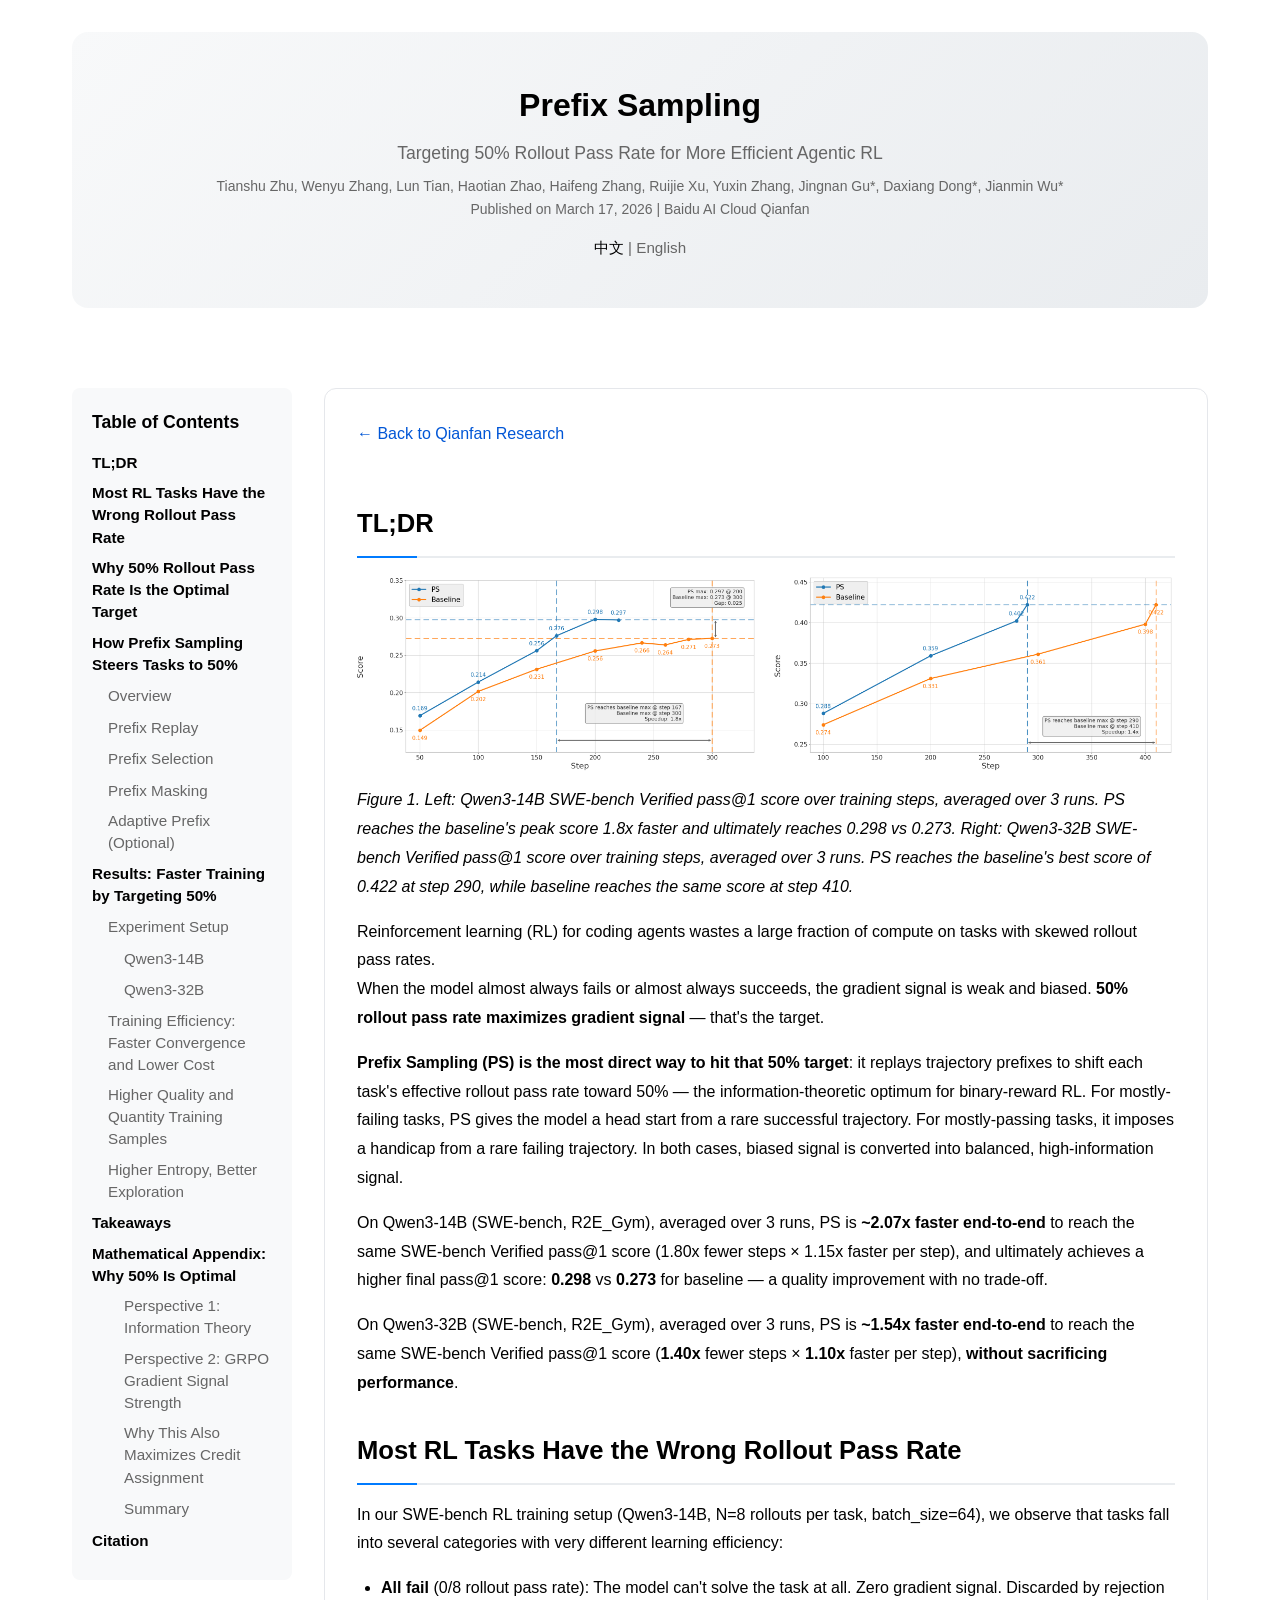
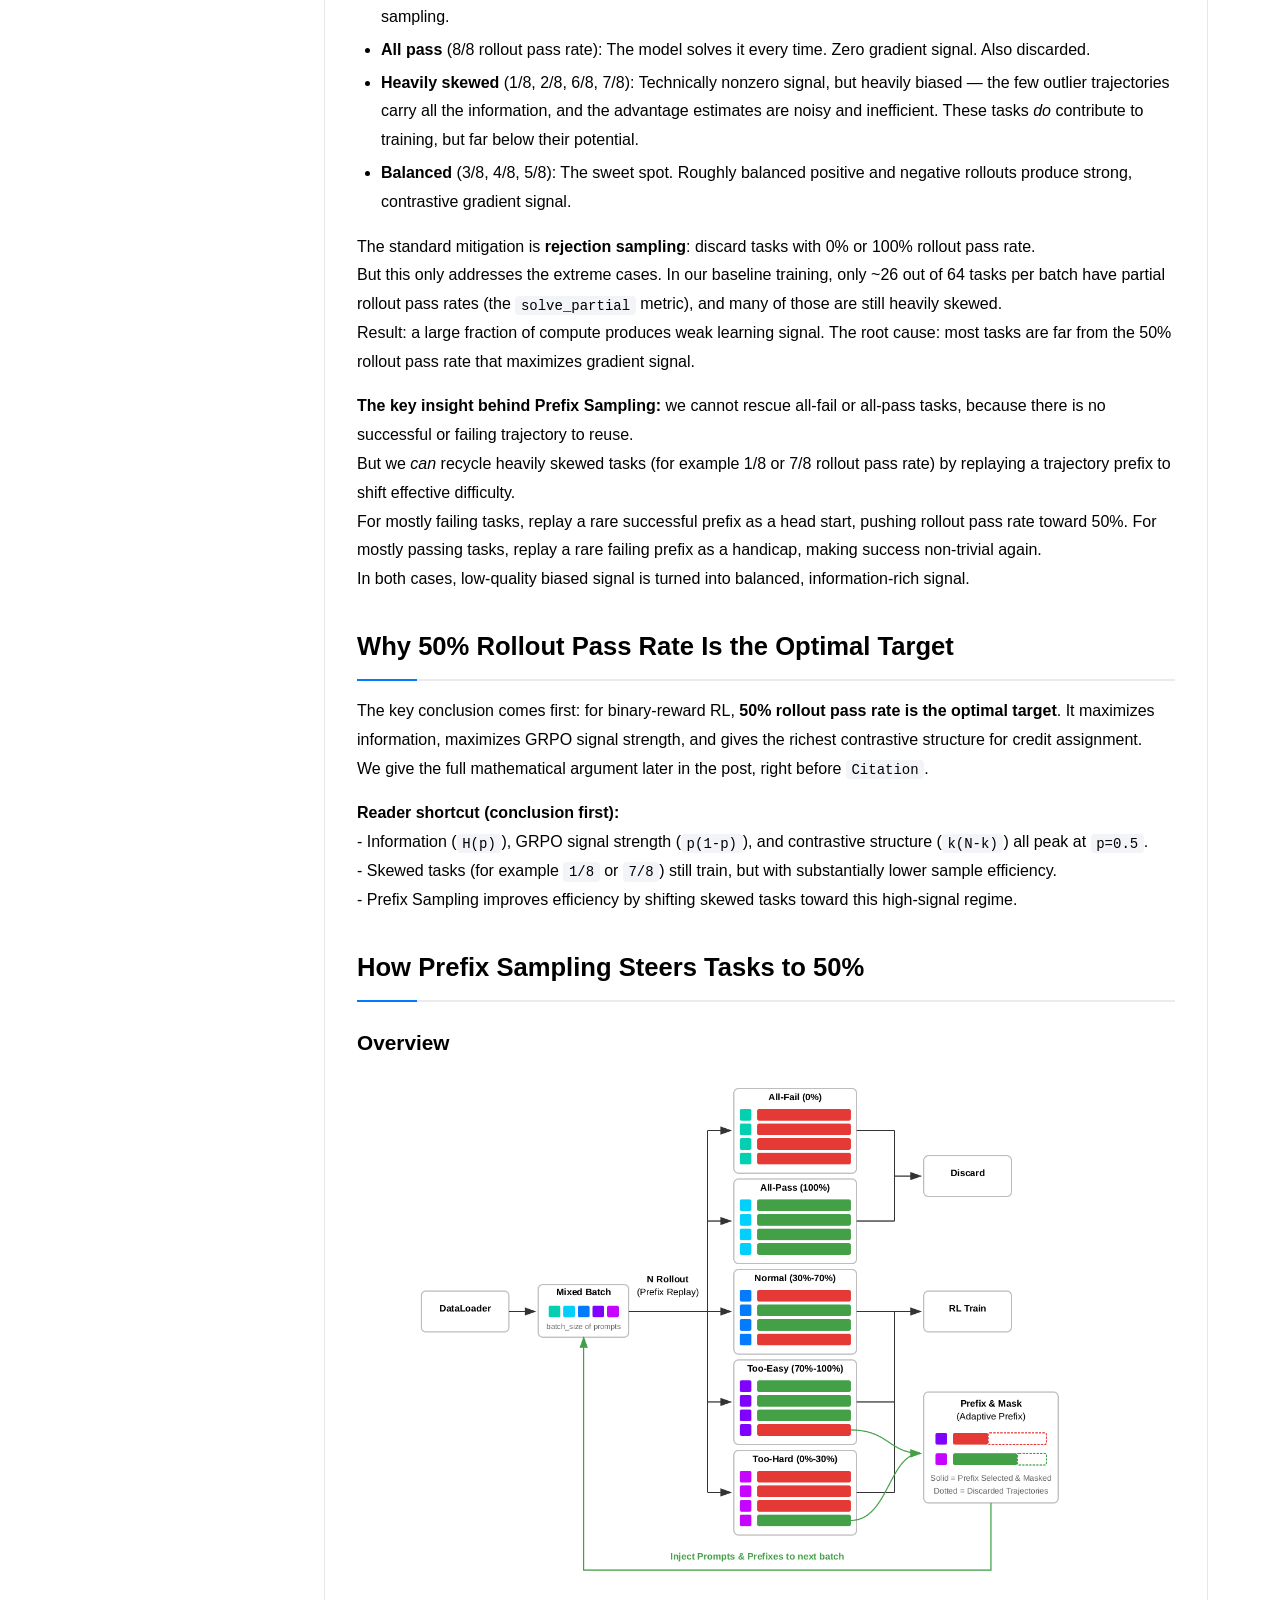
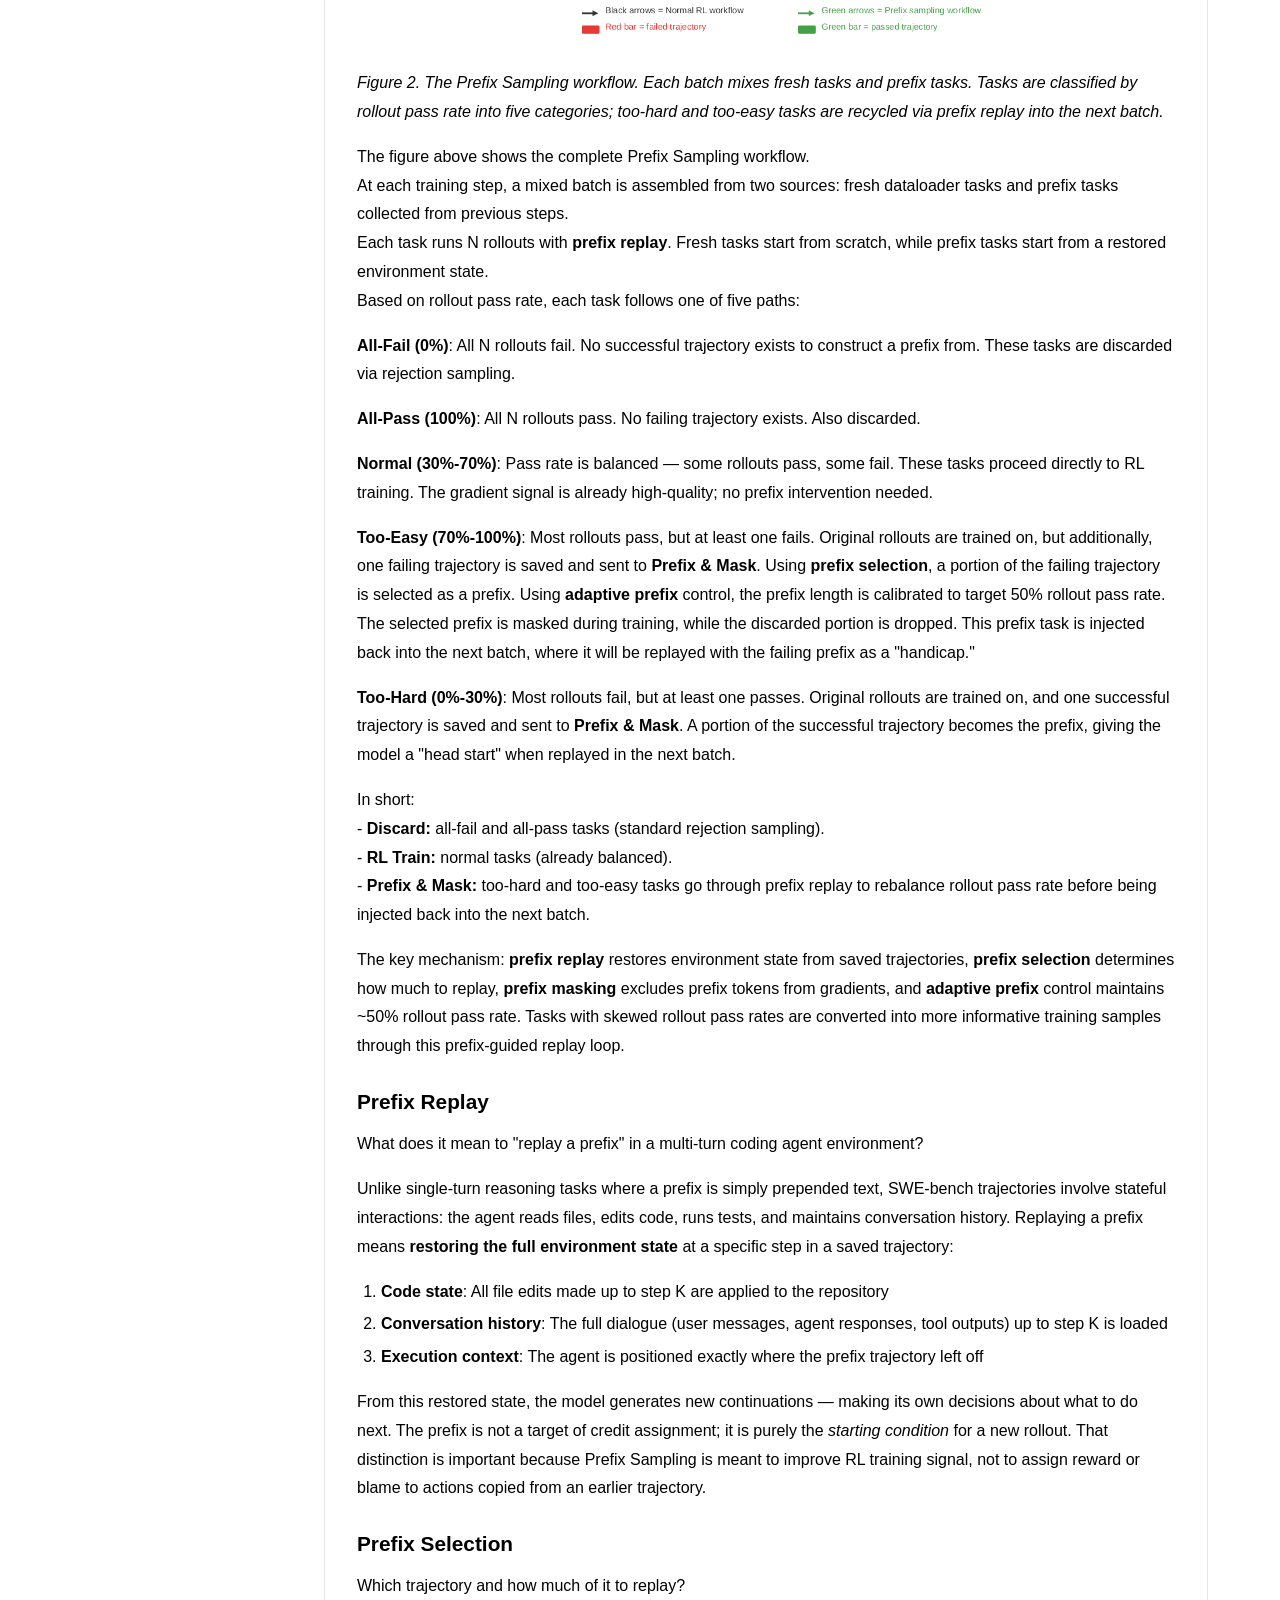
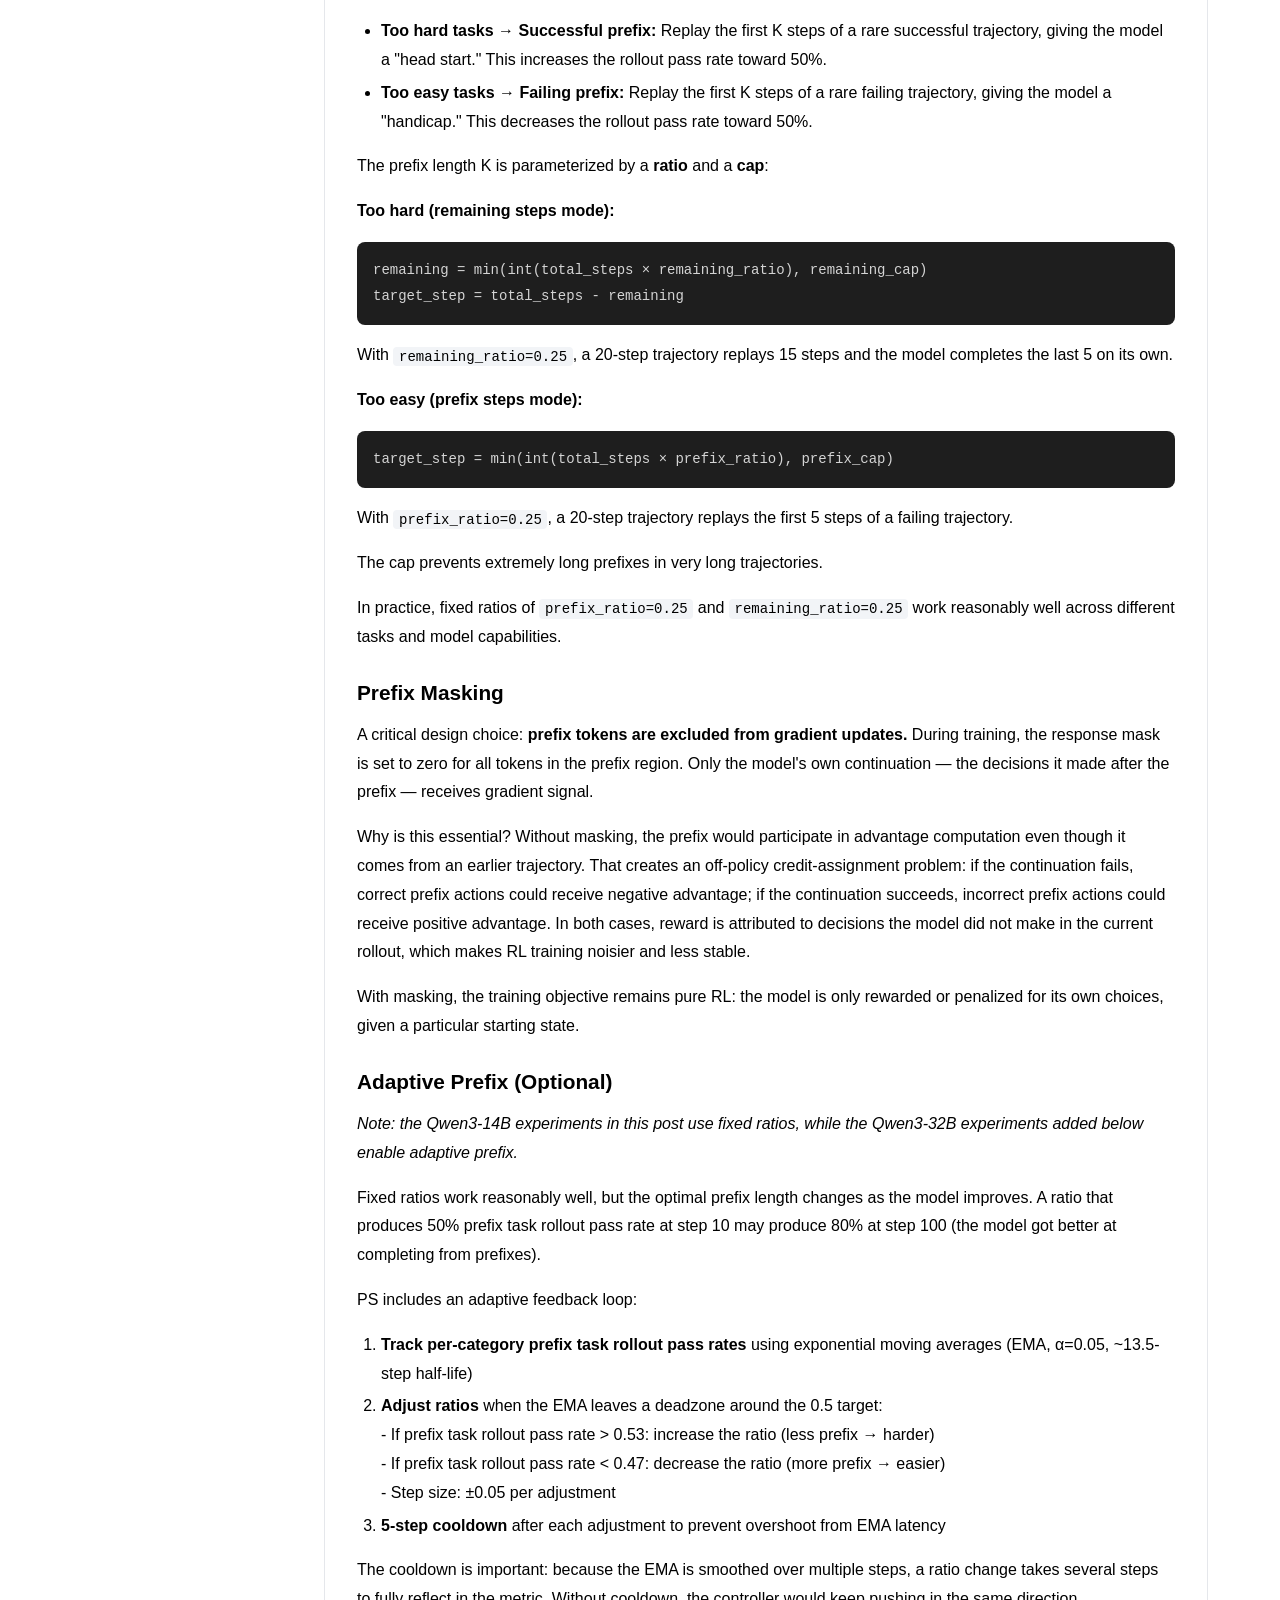
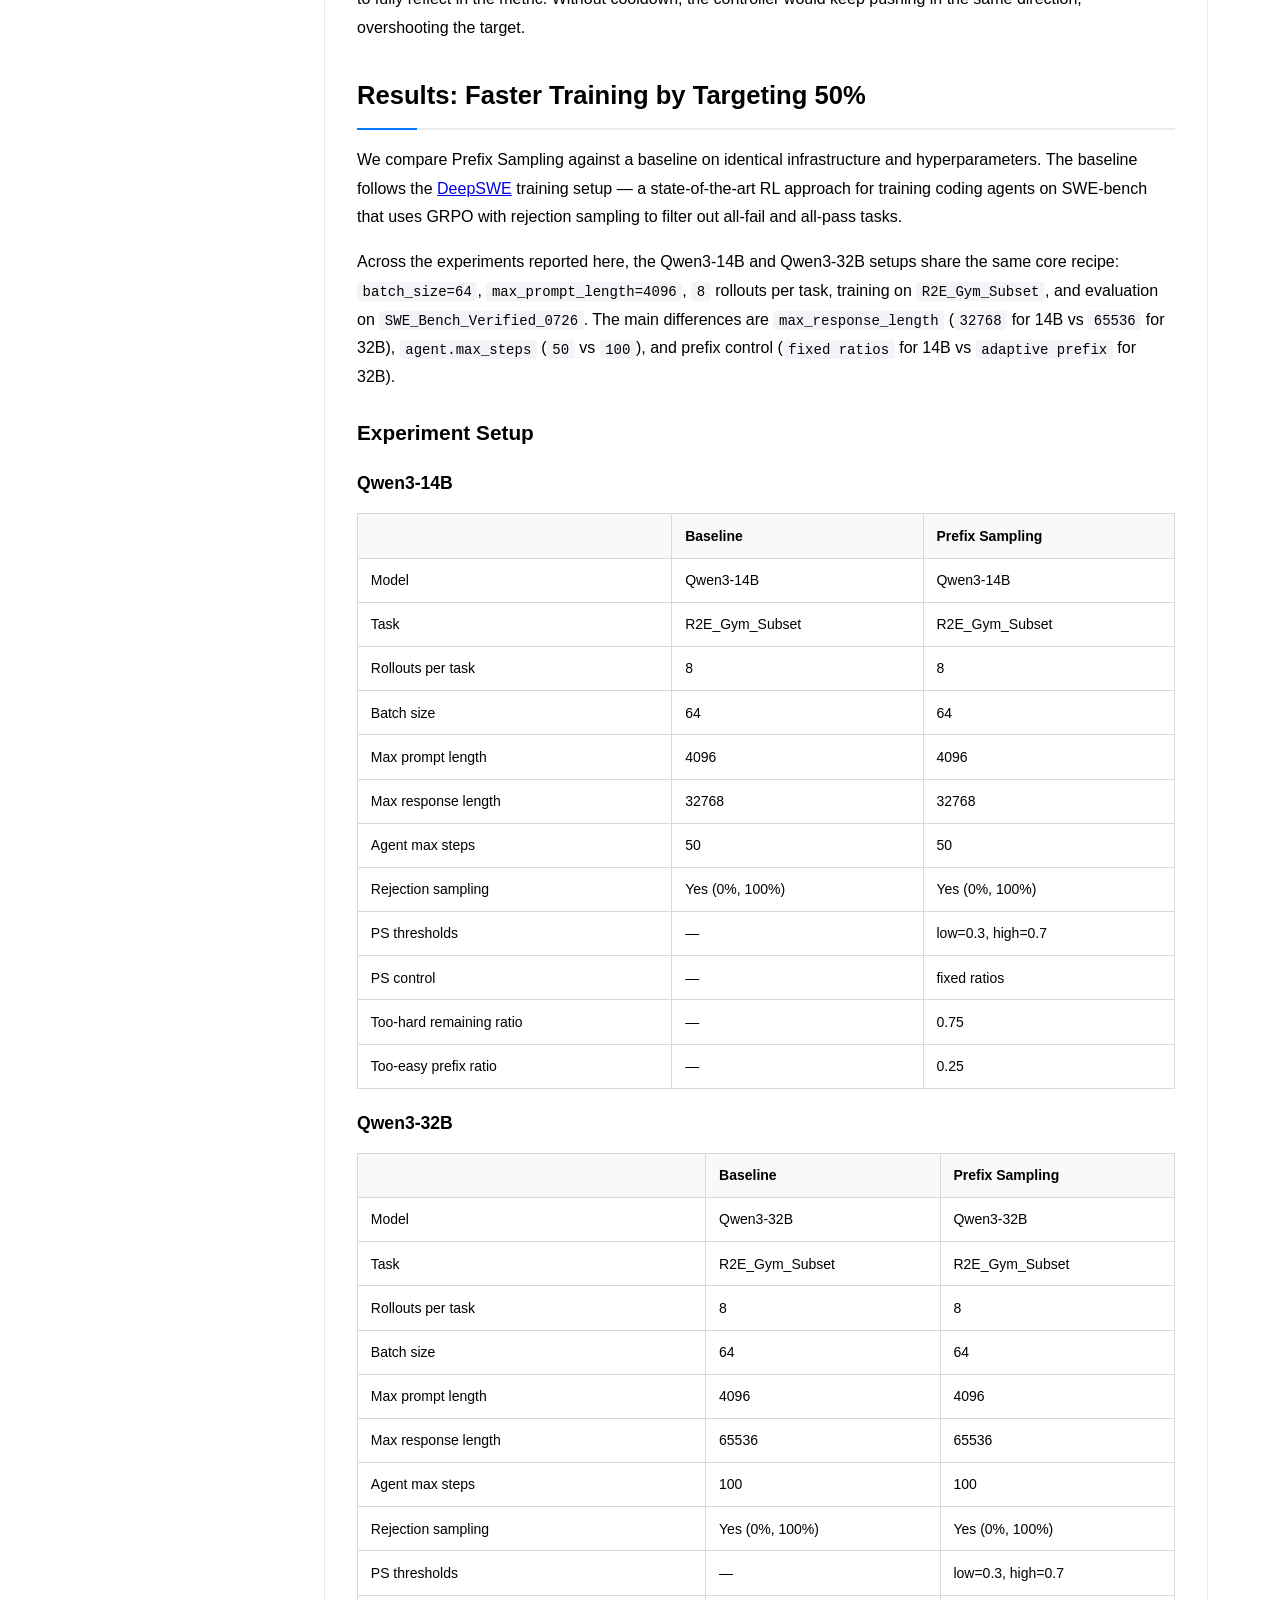
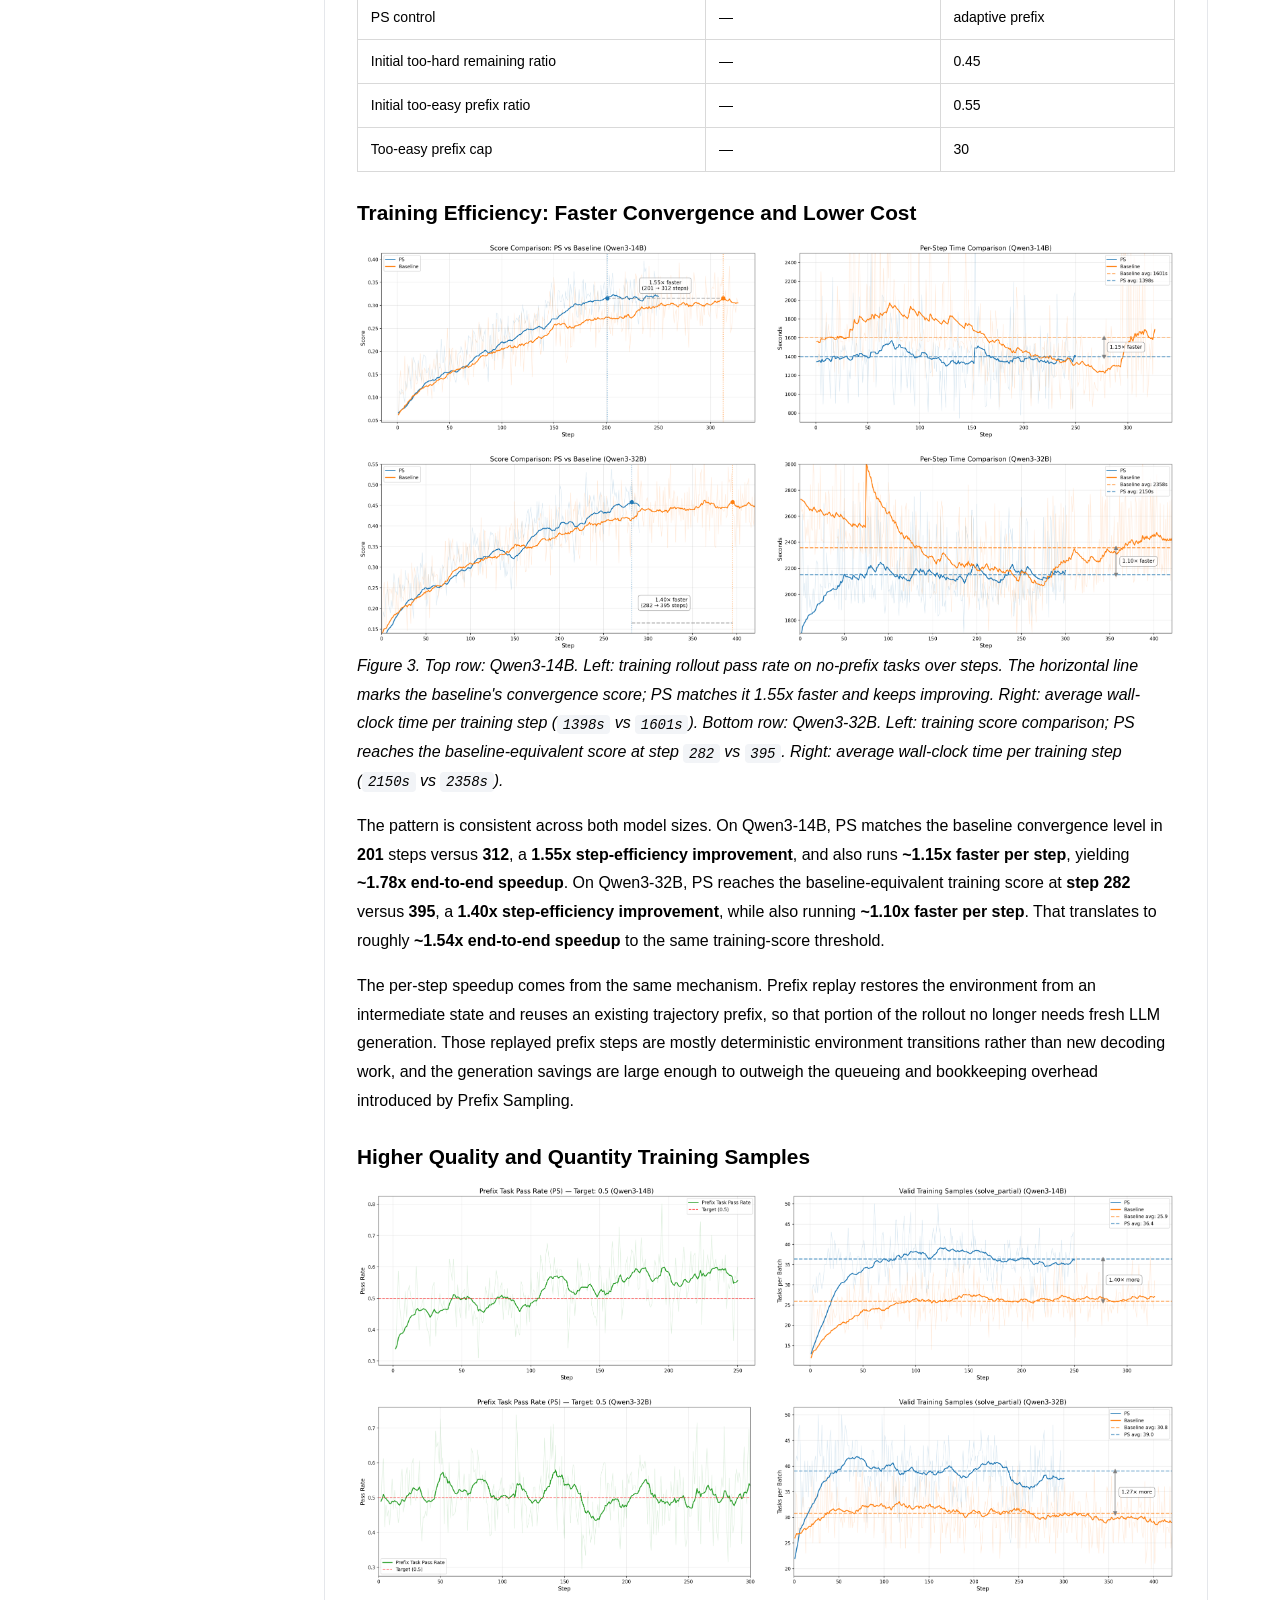
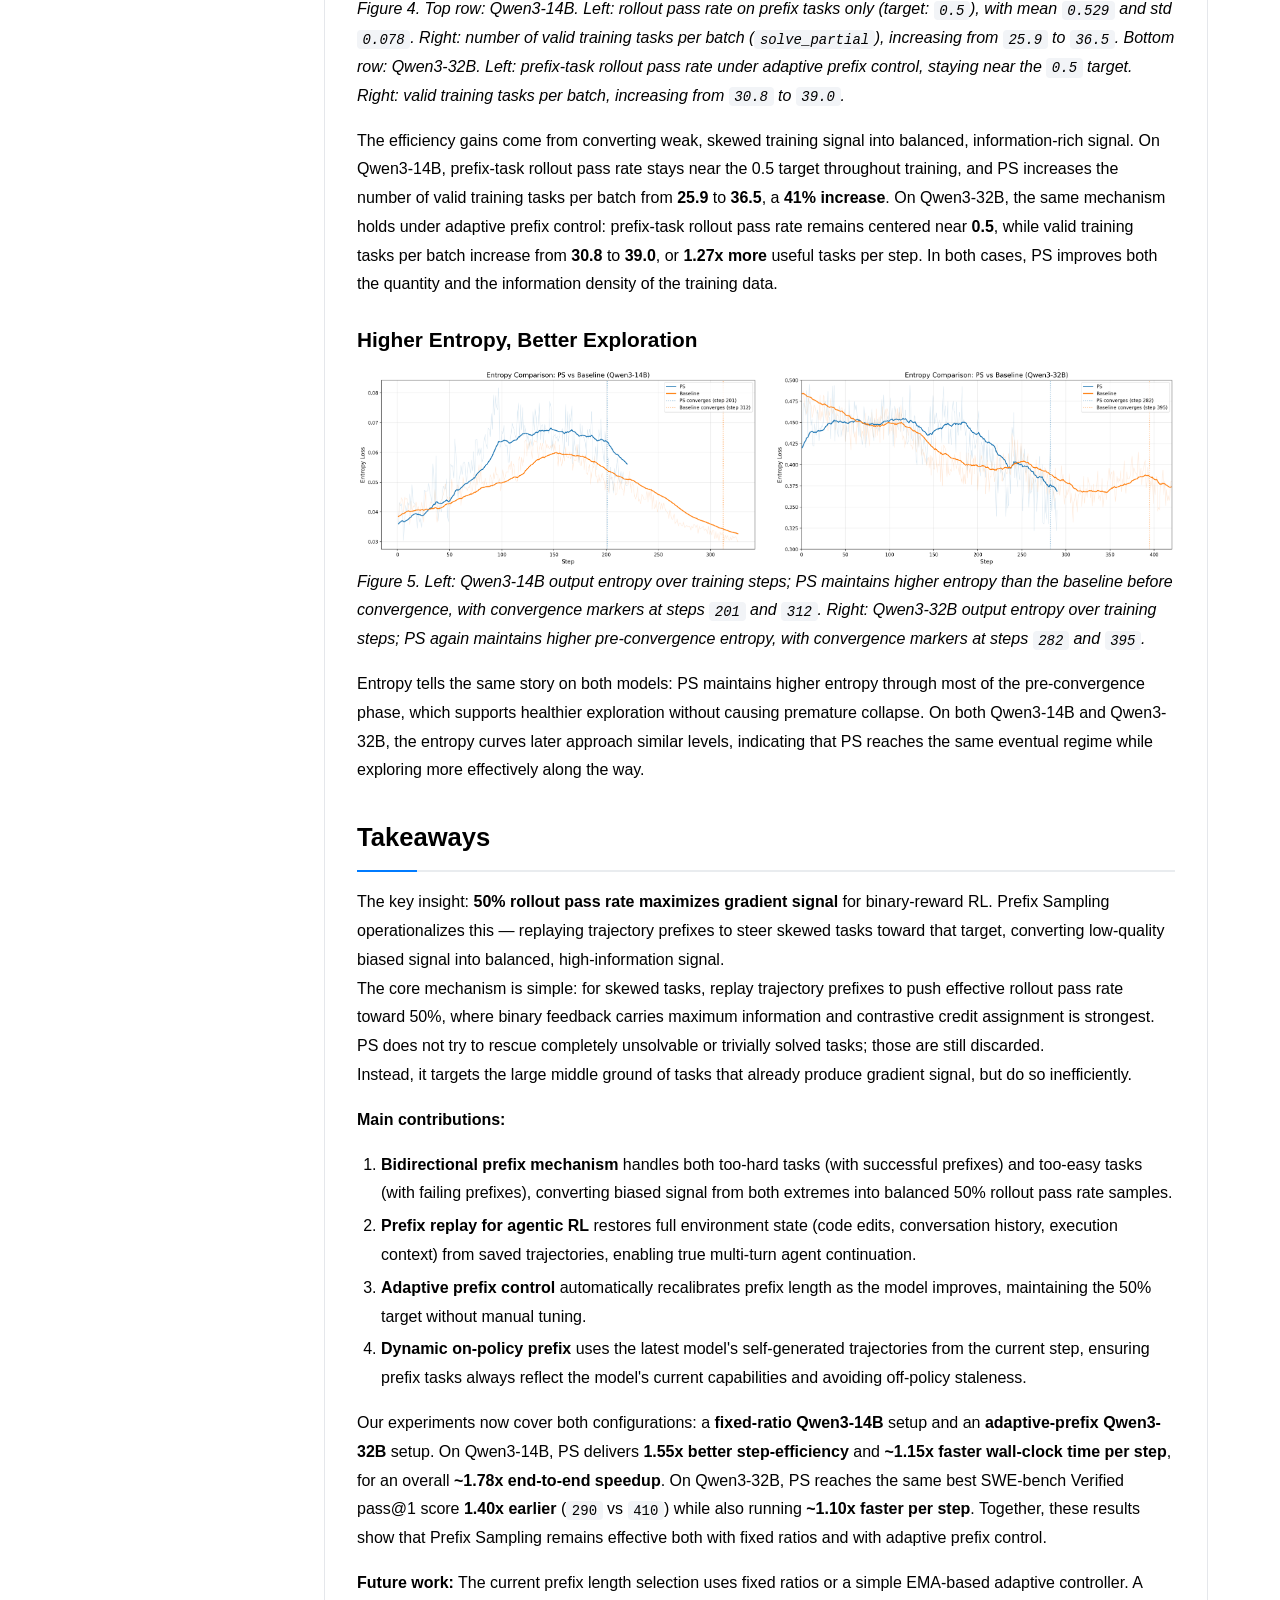
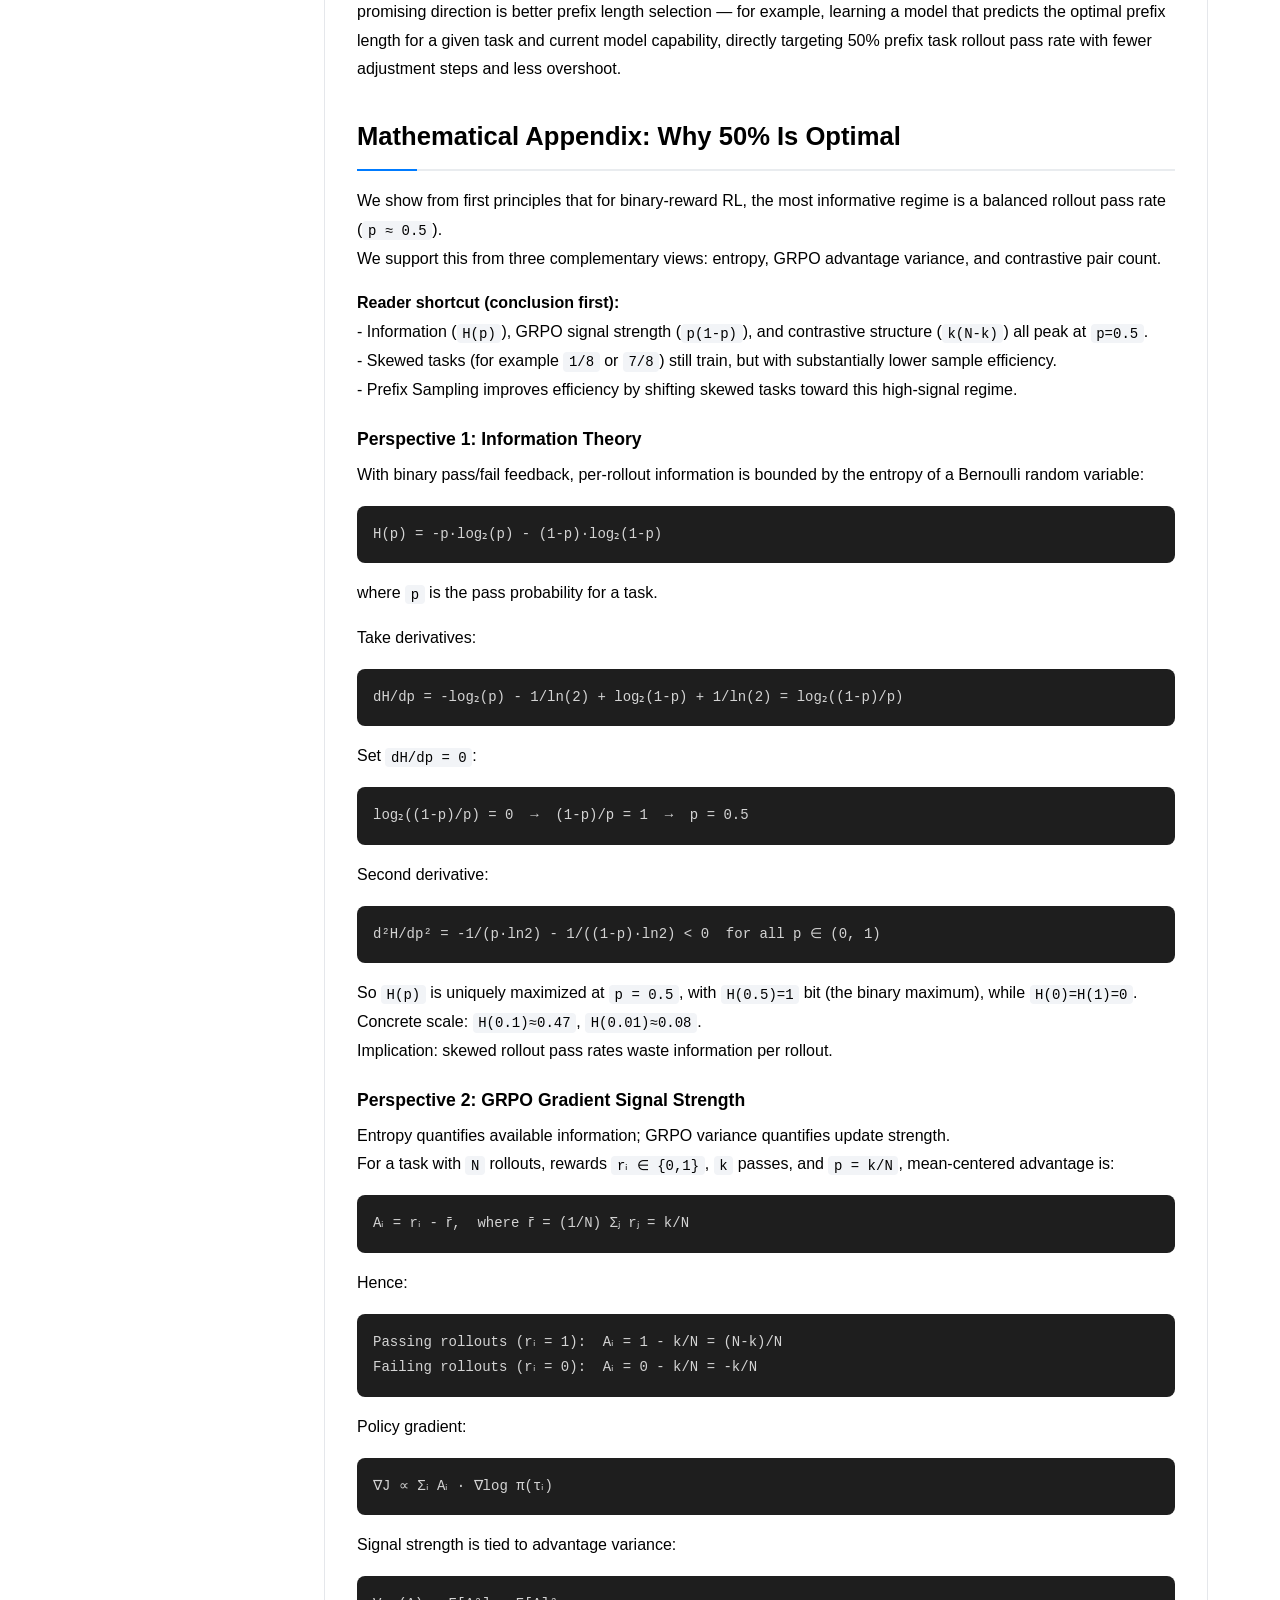
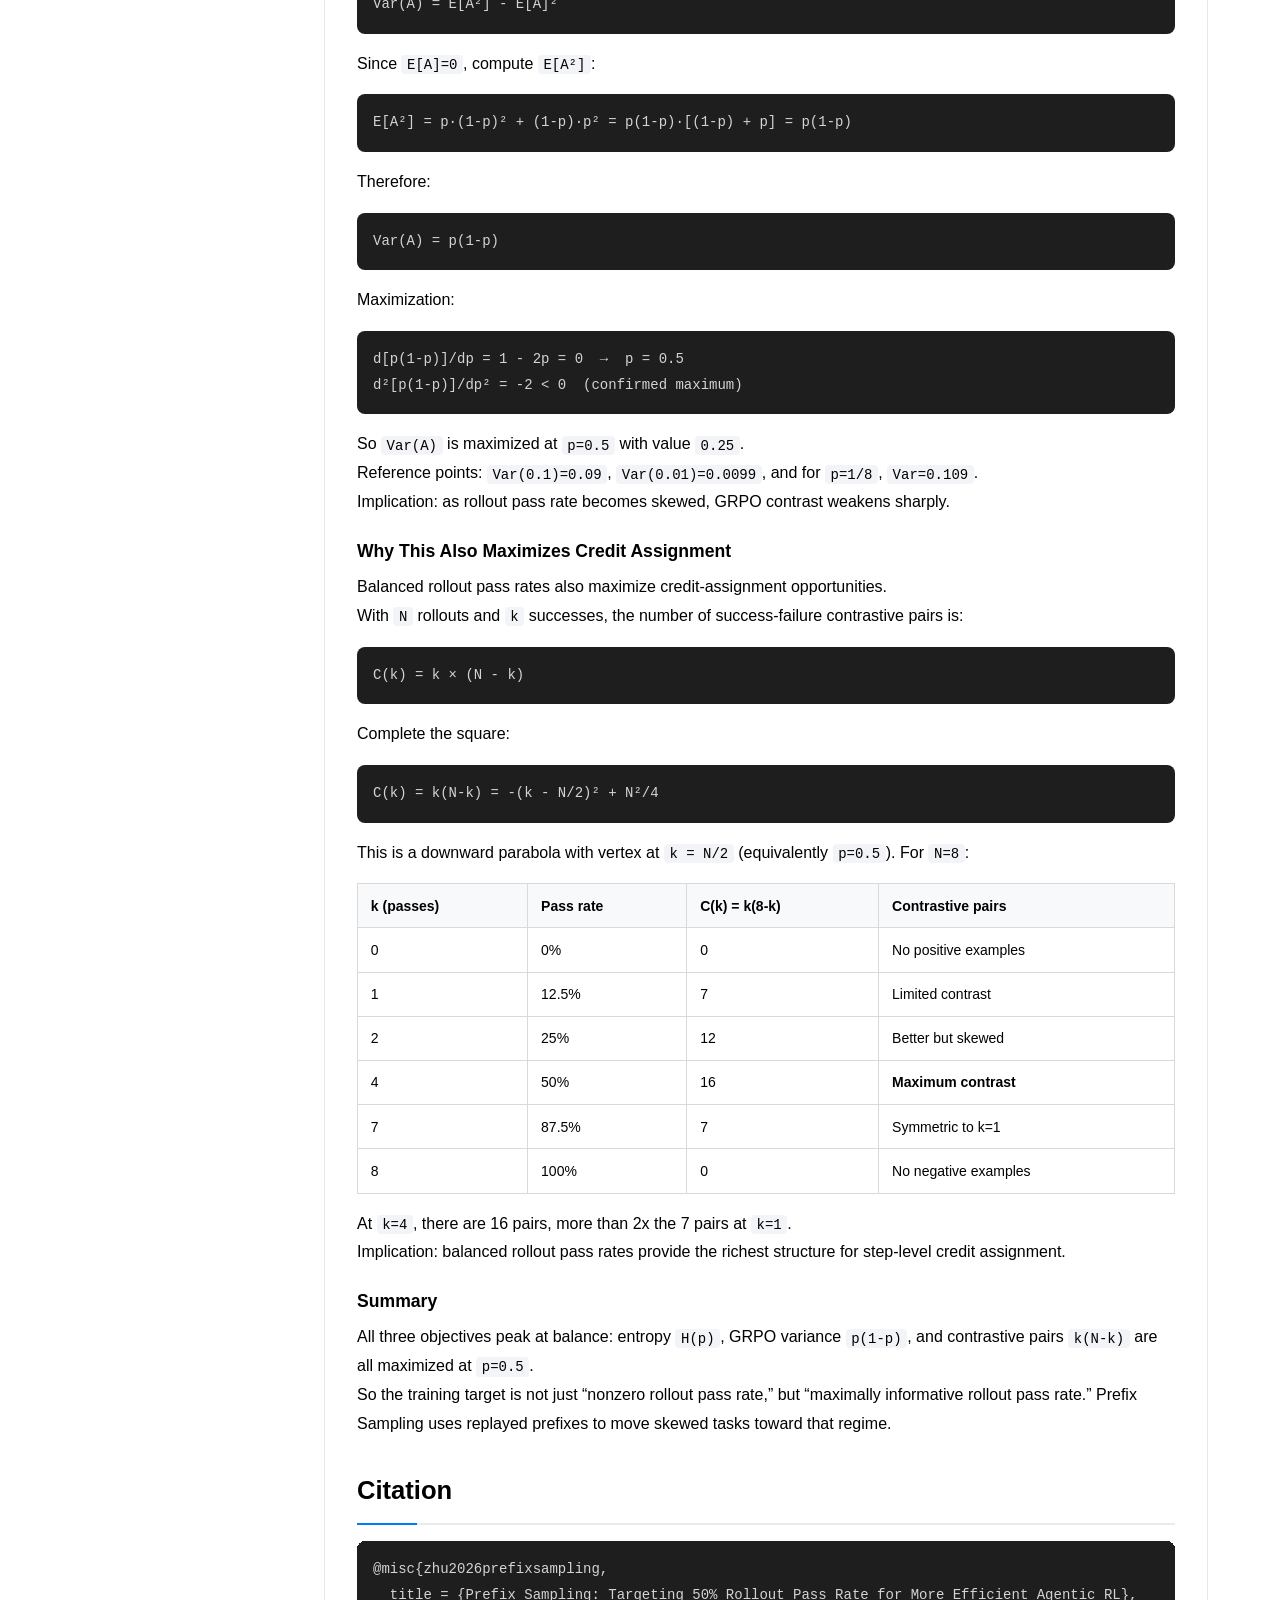
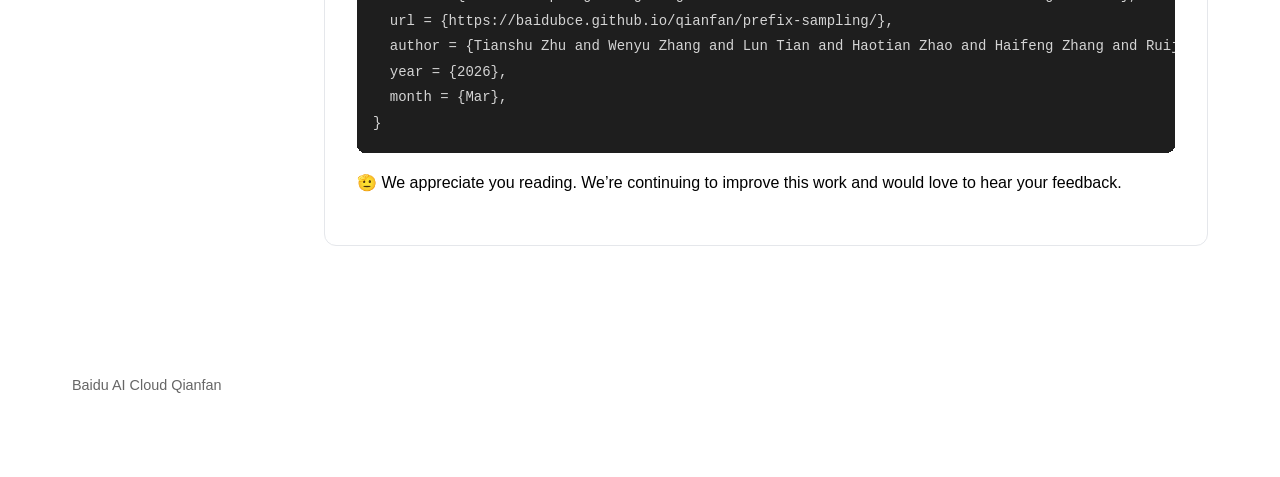
==== qianfan/prefix-sampling/index.html @ f40a36db "Match prefix-sampling TOC style to Qianfan-VL" ====
<!DOCTYPE html>
<html lang="en">
<head>
  <meta charset="UTF-8">
  <meta name="viewport" content="width=device-width, initial-scale=1.0">
  <title>Prefix Sampling | Baidu AI Cloud</title>
  <meta name="description" content="Prefix Sampling blog">
  <link rel="stylesheet" href="../style.css">
</head>
<body>
  <main class="main-content">
    <div class="container">
      
<section class="hero-section">
  <h1 class="hero-title">Prefix Sampling</h1>
  <p class="hero-subtitle">Targeting 50% Rollout Pass Rate for More Efficient Agentic RL</p>
  <div class="hero-meta">Tianshu Zhu, Wenyu Zhang, Lun Tian, Haotian Zhao, Haifeng Zhang, Ruijie Xu, Yuxin Zhang, Jingnan Gu*, Daxiang Dong*, Jianmin Wu*</div>
  <div class="hero-meta">Published on March 17, 2026 | Baidu AI Cloud Qianfan</div>
  <div class="language-switch"><a href="index_zh.html">中文</a> | English</div>
</section>
<section class="section">
  <div class="article-layout">
    <aside class="article-toc" id="article-toc"></aside>
    <div class="article">
    <a class="back-link" href="../index_en.html">← Back to Qianfan Research</a>
<h2>TL;DR</h2>
<div style="display: flex; gap: 16px; margin-bottom: 12px;">
  <a class="zoomable-image" href="figures/qwen3_14b_ps_vs_baseline_1to1_repro_v2.png" style="width: 50%;"><img src="figures/qwen3_14b_ps_vs_baseline_1to1_repro_v2.png" alt="Qwen3-14B SWE-bench Verified Comparison"></a>
  <a class="zoomable-image" href="figures/qwen3_32b_ps_vs_baseline_1to1_repro_max_table6.png" style="width: 50%;"><img src="figures/qwen3_32b_ps_vs_baseline_1to1_repro_max_table6.png" alt="Qwen3-32B SWE-bench Verified Comparison"></a>
</div>

<p><em>Figure 1. Left: Qwen3-14B SWE-bench Verified pass@1 score over training steps, averaged over 3 runs. PS reaches the baseline's peak score 1.8x faster and ultimately reaches 0.298 vs 0.273. Right: Qwen3-32B SWE-bench Verified pass@1 score over training steps, averaged over 3 runs. PS reaches the baseline's best score of 0.422 at step 290, while baseline reaches the same score at step 410.</em></p>
<p>Reinforcement learning (RL) for coding agents wastes a large fraction of compute on tasks with skewed rollout pass rates.<br />
When the model almost always fails or almost always succeeds, the gradient signal is weak and biased. <strong>50% rollout pass rate maximizes gradient signal</strong> — that's the target.</p>
<p><strong>Prefix Sampling (PS) is the most direct way to hit that 50% target</strong>: it replays trajectory prefixes to shift each task's effective rollout pass rate toward 50% — the information-theoretic optimum for binary-reward RL. For mostly-failing tasks, PS gives the model a head start from a rare successful trajectory. For mostly-passing tasks, it imposes a handicap from a rare failing trajectory. In both cases, biased signal is converted into balanced, high-information signal.</p>
<p>On Qwen3-14B (SWE-bench, R2E_Gym), averaged over 3 runs, PS is <strong>~2.07x faster end-to-end</strong> to reach the same SWE-bench Verified pass@1 score (1.80x fewer steps × 1.15x faster per step), and ultimately achieves a higher final pass@1 score: <strong>0.298</strong> vs <strong>0.273</strong> for baseline — a quality improvement with no trade-off.</p>
<p>On Qwen3-32B (SWE-bench, R2E_Gym), averaged over 3 runs, PS is <strong>~1.54x faster end-to-end</strong> to reach the same SWE-bench Verified pass@1 score (<strong>1.40x</strong> fewer steps × <strong>1.10x</strong> faster per step), <strong>without sacrificing performance</strong>.</p>
<h2>Most RL Tasks Have the Wrong Rollout Pass Rate</h2>
<p>In our SWE-bench RL training setup (Qwen3-14B, N=8 rollouts per task, batch_size=64), we observe that tasks fall into several categories with very different learning efficiency:</p>
<ul>
<li><strong>All fail</strong> (0/8 rollout pass rate): The model can't solve the task at all. Zero gradient signal. Discarded by rejection sampling.</li>
<li><strong>All pass</strong> (8/8 rollout pass rate): The model solves it every time. Zero gradient signal. Also discarded.</li>
<li><strong>Heavily skewed</strong> (1/8, 2/8, 6/8, 7/8): Technically nonzero signal, but heavily biased — the few outlier trajectories carry all the information, and the advantage estimates are noisy and inefficient. These tasks <em>do</em> contribute to training, but far below their potential.</li>
<li><strong>Balanced</strong> (3/8, 4/8, 5/8): The sweet spot. Roughly balanced positive and negative rollouts produce strong, contrastive gradient signal.</li>
</ul>
<p>The standard mitigation is <strong>rejection sampling</strong>: discard tasks with 0% or 100% rollout pass rate.<br />
But this only addresses the extreme cases. In our baseline training, only ~26 out of 64 tasks per batch have partial rollout pass rates (the <code>solve_partial</code> metric), and many of those are still heavily skewed.<br />
Result: a large fraction of compute produces weak learning signal. The root cause: most tasks are far from the 50% rollout pass rate that maximizes gradient signal.</p>
<p><strong>The key insight behind Prefix Sampling:</strong> we cannot rescue all-fail or all-pass tasks, because there is no successful or failing trajectory to reuse.<br />
But we <em>can</em> recycle heavily skewed tasks (for example 1/8 or 7/8 rollout pass rate) by replaying a trajectory prefix to shift effective difficulty.<br />
For mostly failing tasks, replay a rare successful prefix as a head start, pushing rollout pass rate toward 50%. For mostly passing tasks, replay a rare failing prefix as a handicap, making success non-trivial again.<br />
In both cases, low-quality biased signal is turned into balanced, information-rich signal.</p>
<h2>Why 50% Rollout Pass Rate Is the Optimal Target</h2>
<p>The key conclusion comes first: for binary-reward RL, <strong>50% rollout pass rate is the optimal target</strong>. It maximizes information, maximizes GRPO signal strength, and gives the richest contrastive structure for credit assignment.<br />
We give the full mathematical argument later in the post, right before <code>Citation</code>.</p>
<p><strong>Reader shortcut (conclusion first):</strong><br />
- Information (<code>H(p)</code>), GRPO signal strength (<code>p(1-p)</code>), and contrastive structure (<code>k(N-k)</code>) all peak at <code>p=0.5</code>.<br />
- Skewed tasks (for example <code>1/8</code> or <code>7/8</code>) still train, but with substantially lower sample efficiency.<br />
- Prefix Sampling improves efficiency by shifting skewed tasks toward this high-signal regime.</p>
<h2>How Prefix Sampling Steers Tasks to 50%</h2>
<h3>Overview</h3>
<p><img alt="Prefix Sampling Workflow" src="figures/workflow.png" /></p>
<p><em>Figure 2. The Prefix Sampling workflow. Each batch mixes fresh tasks and prefix tasks. Tasks are classified by rollout pass rate into five categories; too-hard and too-easy tasks are recycled via prefix replay into the next batch.</em></p>
<p>The figure above shows the complete Prefix Sampling workflow.<br />
At each training step, a mixed batch is assembled from two sources: fresh dataloader tasks and prefix tasks collected from previous steps.<br />
Each task runs N rollouts with <strong>prefix replay</strong>. Fresh tasks start from scratch, while prefix tasks start from a restored environment state.<br />
Based on rollout pass rate, each task follows one of five paths:</p>
<p><strong>All-Fail (0%)</strong>: All N rollouts fail. No successful trajectory exists to construct a prefix from. These tasks are discarded via rejection sampling.</p>
<p><strong>All-Pass (100%)</strong>: All N rollouts pass. No failing trajectory exists. Also discarded.</p>
<p><strong>Normal (30%-70%)</strong>: Pass rate is balanced — some rollouts pass, some fail. These tasks proceed directly to RL training. The gradient signal is already high-quality; no prefix intervention needed.</p>
<p><strong>Too-Easy (70%-100%)</strong>: Most rollouts pass, but at least one fails. Original rollouts are trained on, but additionally, one failing trajectory is saved and sent to <strong>Prefix &amp; Mask</strong>. Using <strong>prefix selection</strong>, a portion of the failing trajectory is selected as a prefix. Using <strong>adaptive prefix</strong> control, the prefix length is calibrated to target 50% rollout pass rate. The selected prefix is masked during training, while the discarded portion is dropped. This prefix task is injected back into the next batch, where it will be replayed with the failing prefix as a "handicap."</p>
<p><strong>Too-Hard (0%-30%)</strong>: Most rollouts fail, but at least one passes. Original rollouts are trained on, and one successful trajectory is saved and sent to <strong>Prefix &amp; Mask</strong>. A portion of the successful trajectory becomes the prefix, giving the model a "head start" when replayed in the next batch.</p>
<p>In short:<br />
- <strong>Discard:</strong> all-fail and all-pass tasks (standard rejection sampling).<br />
- <strong>RL Train:</strong> normal tasks (already balanced).<br />
- <strong>Prefix &amp; Mask:</strong> too-hard and too-easy tasks go through prefix replay to rebalance rollout pass rate before being injected back into the next batch.</p>
<p>The key mechanism: <strong>prefix replay</strong> restores environment state from saved trajectories, <strong>prefix selection</strong> determines how much to replay, <strong>prefix masking</strong> excludes prefix tokens from gradients, and <strong>adaptive prefix</strong> control maintains ~50% rollout pass rate. Tasks with skewed rollout pass rates are converted into more informative training samples through this prefix-guided replay loop.</p>
<h3>Prefix Replay</h3>
<p>What does it mean to "replay a prefix" in a multi-turn coding agent environment?</p>
<p>Unlike single-turn reasoning tasks where a prefix is simply prepended text, SWE-bench trajectories involve stateful interactions: the agent reads files, edits code, runs tests, and maintains conversation history. Replaying a prefix means <strong>restoring the full environment state</strong> at a specific step in a saved trajectory:</p>
<ol>
<li><strong>Code state</strong>: All file edits made up to step K are applied to the repository</li>
<li><strong>Conversation history</strong>: The full dialogue (user messages, agent responses, tool outputs) up to step K is loaded</li>
<li><strong>Execution context</strong>: The agent is positioned exactly where the prefix trajectory left off</li>
</ol>
<p>From this restored state, the model generates new continuations — making its own decisions about what to do next. The prefix is not a target of credit assignment; it is purely the <em>starting condition</em> for a new rollout. That distinction is important because Prefix Sampling is meant to improve RL training signal, not to assign reward or blame to actions copied from an earlier trajectory.</p>
<h3>Prefix Selection</h3>
<p>Which trajectory and how much of it to replay?</p>
<ul>
<li><strong>Too hard tasks → Successful prefix:</strong> Replay the first K steps of a rare successful trajectory, giving the model a "head start." This increases the rollout pass rate toward 50%.</li>
<li><strong>Too easy tasks → Failing prefix:</strong> Replay the first K steps of a rare failing trajectory, giving the model a "handicap." This decreases the rollout pass rate toward 50%.</li>
</ul>
<p>The prefix length K is parameterized by a <strong>ratio</strong> and a <strong>cap</strong>:</p>
<p><strong>Too hard (remaining steps mode):</strong></p>
<pre><code>remaining = min(int(total_steps × remaining_ratio), remaining_cap)
target_step = total_steps - remaining
</code></pre>
<p>With <code>remaining_ratio=0.25</code>, a 20-step trajectory replays 15 steps and the model completes the last 5 on its own.</p>
<p><strong>Too easy (prefix steps mode):</strong></p>
<pre><code>target_step = min(int(total_steps × prefix_ratio), prefix_cap)
</code></pre>
<p>With <code>prefix_ratio=0.25</code>, a 20-step trajectory replays the first 5 steps of a failing trajectory.</p>
<p>The cap prevents extremely long prefixes in very long trajectories.</p>
<p>In practice, fixed ratios of <code>prefix_ratio=0.25</code> and <code>remaining_ratio=0.25</code> work reasonably well across different tasks and model capabilities.</p>
<h3>Prefix Masking</h3>
<p>A critical design choice: <strong>prefix tokens are excluded from gradient updates.</strong> During training, the response mask is set to zero for all tokens in the prefix region. Only the model's own continuation — the decisions it made after the prefix — receives gradient signal.</p>
<p>Why is this essential? Without masking, the prefix would participate in advantage computation even though it comes from an earlier trajectory. That creates an off-policy credit-assignment problem: if the continuation fails, correct prefix actions could receive negative advantage; if the continuation succeeds, incorrect prefix actions could receive positive advantage. In both cases, reward is attributed to decisions the model did not make in the current rollout, which makes RL training noisier and less stable.</p>
<p>With masking, the training objective remains pure RL: the model is only rewarded or penalized for its own choices, given a particular starting state.</p>
<h3>Adaptive Prefix (Optional)</h3>
<p><em>Note: the Qwen3-14B experiments in this post use fixed ratios, while the Qwen3-32B experiments added below enable adaptive prefix.</em></p>
<p>Fixed ratios work reasonably well, but the optimal prefix length changes as the model improves. A ratio that produces 50% prefix task rollout pass rate at step 10 may produce 80% at step 100 (the model got better at completing from prefixes).</p>
<p>PS includes an adaptive feedback loop:</p>
<ol>
<li><strong>Track per-category prefix task rollout pass rates</strong> using exponential moving averages (EMA, α=0.05, ~13.5-step half-life)</li>
<li><strong>Adjust ratios</strong> when the EMA leaves a deadzone around the 0.5 target:<br />
   - If prefix task rollout pass rate &gt; 0.53: increase the ratio (less prefix → harder)<br />
   - If prefix task rollout pass rate &lt; 0.47: decrease the ratio (more prefix → easier)<br />
   - Step size: ±0.05 per adjustment</li>
<li><strong>5-step cooldown</strong> after each adjustment to prevent overshoot from EMA latency</li>
</ol>
<p>The cooldown is important: because the EMA is smoothed over multiple steps, a ratio change takes several steps to fully reflect in the metric. Without cooldown, the controller would keep pushing in the same direction, overshooting the target.</p>
<h2>Results: Faster Training by Targeting 50%</h2>
<p>We compare Prefix Sampling against a baseline on identical infrastructure and hyperparameters. The baseline follows the <a href="https://www.together.ai/blog/deepswe">DeepSWE</a> training setup — a state-of-the-art RL approach for training coding agents on SWE-bench that uses GRPO with rejection sampling to filter out all-fail and all-pass tasks.</p>
<p>Across the experiments reported here, the Qwen3-14B and Qwen3-32B setups share the same core recipe: <code>batch_size=64</code>, <code>max_prompt_length=4096</code>, <code>8</code> rollouts per task, training on <code>R2E_Gym_Subset</code>, and evaluation on <code>SWE_Bench_Verified_0726</code>. The main differences are <code>max_response_length</code> (<code>32768</code> for 14B vs <code>65536</code> for 32B), <code>agent.max_steps</code> (<code>50</code> vs <code>100</code>), and prefix control (<code>fixed ratios</code> for 14B vs <code>adaptive prefix</code> for 32B).</p>
<h3>Experiment Setup</h3>
<h4>Qwen3-14B</h4>
<table>
<thead>
<tr>
<th></th>
<th>Baseline</th>
<th>Prefix Sampling</th>
</tr>
</thead>
<tbody>
<tr>
<td>Model</td>
<td>Qwen3-14B</td>
<td>Qwen3-14B</td>
</tr>
<tr>
<td>Task</td>
<td>R2E_Gym_Subset</td>
<td>R2E_Gym_Subset</td>
</tr>
<tr>
<td>Rollouts per task</td>
<td>8</td>
<td>8</td>
</tr>
<tr>
<td>Batch size</td>
<td>64</td>
<td>64</td>
</tr>
<tr>
<td>Max prompt length</td>
<td>4096</td>
<td>4096</td>
</tr>
<tr>
<td>Max response length</td>
<td>32768</td>
<td>32768</td>
</tr>
<tr>
<td>Agent max steps</td>
<td>50</td>
<td>50</td>
</tr>
<tr>
<td>Rejection sampling</td>
<td>Yes (0%, 100%)</td>
<td>Yes (0%, 100%)</td>
</tr>
<tr>
<td>PS thresholds</td>
<td>—</td>
<td>low=0.3, high=0.7</td>
</tr>
<tr>
<td>PS control</td>
<td>—</td>
<td>fixed ratios</td>
</tr>
<tr>
<td>Too-hard remaining ratio</td>
<td>—</td>
<td>0.75</td>
</tr>
<tr>
<td>Too-easy prefix ratio</td>
<td>—</td>
<td>0.25</td>
</tr>
</tbody>
</table>
<h4>Qwen3-32B</h4>
<table>
<thead>
<tr>
<th></th>
<th>Baseline</th>
<th>Prefix Sampling</th>
</tr>
</thead>
<tbody>
<tr>
<td>Model</td>
<td>Qwen3-32B</td>
<td>Qwen3-32B</td>
</tr>
<tr>
<td>Task</td>
<td>R2E_Gym_Subset</td>
<td>R2E_Gym_Subset</td>
</tr>
<tr>
<td>Rollouts per task</td>
<td>8</td>
<td>8</td>
</tr>
<tr>
<td>Batch size</td>
<td>64</td>
<td>64</td>
</tr>
<tr>
<td>Max prompt length</td>
<td>4096</td>
<td>4096</td>
</tr>
<tr>
<td>Max response length</td>
<td>65536</td>
<td>65536</td>
</tr>
<tr>
<td>Agent max steps</td>
<td>100</td>
<td>100</td>
</tr>
<tr>
<td>Rejection sampling</td>
<td>Yes (0%, 100%)</td>
<td>Yes (0%, 100%)</td>
</tr>
<tr>
<td>PS thresholds</td>
<td>—</td>
<td>low=0.3, high=0.7</td>
</tr>
<tr>
<td>PS control</td>
<td>—</td>
<td>adaptive prefix</td>
</tr>
<tr>
<td>Initial too-hard remaining ratio</td>
<td>—</td>
<td>0.45</td>
</tr>
<tr>
<td>Initial too-easy prefix ratio</td>
<td>—</td>
<td>0.55</td>
</tr>
<tr>
<td>Too-easy prefix cap</td>
<td>—</td>
<td>30</td>
</tr>
</tbody>
</table>
<h3>Training Efficiency: Faster Convergence and Lower Cost</h3>
<div style="display: flex; gap: 16px; margin-bottom: 12px;">
  <a class="zoomable-image" href="figures/pass_rate_comparison.png" style="width: 50%;"><img src="figures/pass_rate_comparison.png" alt="Qwen3-14B Training Score Comparison"></a>
  <a class="zoomable-image" href="figures/step_time_comparison.png" style="width: 50%;"><img src="figures/step_time_comparison.png" alt="Qwen3-14B Step Time Comparison"></a>
</div>
<div style="display: flex; gap: 16px;">
  <a class="zoomable-image" href="figures/pass_rate_comparison_qwen32b.png" style="width: 50%;"><img src="figures/pass_rate_comparison_qwen32b.png" alt="Qwen3-32B Training Score Comparison"></a>
  <a class="zoomable-image" href="figures/step_time_comparison_qwen32b.png" style="width: 50%;"><img src="figures/step_time_comparison_qwen32b.png" alt="Qwen3-32B Step Time Comparison"></a>
</div>

<p><em>Figure 3. Top row: Qwen3-14B. Left: training rollout pass rate on no-prefix tasks over steps. The horizontal line marks the baseline's convergence score; PS matches it 1.55x faster and keeps improving. Right: average wall-clock time per training step (<code>1398s</code> vs <code>1601s</code>). Bottom row: Qwen3-32B. Left: training score comparison; PS reaches the baseline-equivalent score at step <code>282</code> vs <code>395</code>. Right: average wall-clock time per training step (<code>2150s</code> vs <code>2358s</code>).</em></p>
<p>The pattern is consistent across both model sizes. On Qwen3-14B, PS matches the baseline convergence level in <strong>201</strong> steps versus <strong>312</strong>, a <strong>1.55x step-efficiency improvement</strong>, and also runs <strong>~1.15x faster per step</strong>, yielding <strong>~1.78x end-to-end speedup</strong>. On Qwen3-32B, PS reaches the baseline-equivalent training score at <strong>step 282</strong> versus <strong>395</strong>, a <strong>1.40x step-efficiency improvement</strong>, while also running <strong>~1.10x faster per step</strong>. That translates to roughly <strong>~1.54x end-to-end speedup</strong> to the same training-score threshold.</p>
<p>The per-step speedup comes from the same mechanism. Prefix replay restores the environment from an intermediate state and reuses an existing trajectory prefix, so that portion of the rollout no longer needs fresh LLM generation. Those replayed prefix steps are mostly deterministic environment transitions rather than new decoding work, and the generation savings are large enough to outweigh the queueing and bookkeeping overhead introduced by Prefix Sampling.</p>
<h3>Higher Quality and Quantity Training Samples</h3>
<div style="display: flex; gap: 16px; margin-bottom: 12px;">
  <a class="zoomable-image" href="figures/rerollout_pass_rate.png" style="width: 50%;"><img src="figures/rerollout_pass_rate.png" alt="Qwen3-14B Prefix Task Pass Rate"></a>
  <a class="zoomable-image" href="figures/valid_samples_comparison.png" style="width: 50%;"><img src="figures/valid_samples_comparison.png" alt="Qwen3-14B Valid Samples Comparison"></a>
</div>
<div style="display: flex; gap: 16px;">
  <a class="zoomable-image" href="figures/rerollout_pass_rate_qwen32b.png" style="width: 50%;"><img src="figures/rerollout_pass_rate_qwen32b.png" alt="Qwen3-32B Prefix Task Pass Rate"></a>
  <a class="zoomable-image" href="figures/valid_samples_comparison_qwen32b.png" style="width: 50%;"><img src="figures/valid_samples_comparison_qwen32b.png" alt="Qwen3-32B Valid Samples Comparison"></a>
</div>

<p><em>Figure 4. Top row: Qwen3-14B. Left: rollout pass rate on prefix tasks only (target: <code>0.5</code>), with mean <code>0.529</code> and std <code>0.078</code>. Right: number of valid training tasks per batch (<code>solve_partial</code>), increasing from <code>25.9</code> to <code>36.5</code>. Bottom row: Qwen3-32B. Left: prefix-task rollout pass rate under adaptive prefix control, staying near the <code>0.5</code> target. Right: valid training tasks per batch, increasing from <code>30.8</code> to <code>39.0</code>.</em></p>
<p>The efficiency gains come from converting weak, skewed training signal into balanced, information-rich signal. On Qwen3-14B, prefix-task rollout pass rate stays near the 0.5 target throughout training, and PS increases the number of valid training tasks per batch from <strong>25.9</strong> to <strong>36.5</strong>, a <strong>41% increase</strong>. On Qwen3-32B, the same mechanism holds under adaptive prefix control: prefix-task rollout pass rate remains centered near <strong>0.5</strong>, while valid training tasks per batch increase from <strong>30.8</strong> to <strong>39.0</strong>, or <strong>1.27x more</strong> useful tasks per step. In both cases, PS improves both the quantity and the information density of the training data.</p>
<h3>Higher Entropy, Better Exploration</h3>
<div style="display: flex; gap: 16px; align-items: flex-start;">
  <a class="zoomable-image" href="figures/entropy_comparison.png" style="width: 50%;"><img src="figures/entropy_comparison.png" alt="Qwen3-14B Entropy Comparison"></a>
  <a class="zoomable-image" href="figures/entropy_comparison_qwen32b.png" style="width: 50%;"><img src="figures/entropy_comparison_qwen32b.png" alt="Qwen3-32B Entropy Comparison"></a>
</div>

<p><em>Figure 5. Left: Qwen3-14B output entropy over training steps; PS maintains higher entropy than the baseline before convergence, with convergence markers at steps <code>201</code> and <code>312</code>. Right: Qwen3-32B output entropy over training steps; PS again maintains higher pre-convergence entropy, with convergence markers at steps <code>282</code> and <code>395</code>.</em></p>
<p>Entropy tells the same story on both models: PS maintains higher entropy through most of the pre-convergence phase, which supports healthier exploration without causing premature collapse. On both Qwen3-14B and Qwen3-32B, the entropy curves later approach similar levels, indicating that PS reaches the same eventual regime while exploring more effectively along the way.</p>
<h2>Takeaways</h2>
<p>The key insight: <strong>50% rollout pass rate maximizes gradient signal</strong> for binary-reward RL. Prefix Sampling operationalizes this — replaying trajectory prefixes to steer skewed tasks toward that target, converting low-quality biased signal into balanced, high-information signal.<br />
The core mechanism is simple: for skewed tasks, replay trajectory prefixes to push effective rollout pass rate toward 50%, where binary feedback carries maximum information and contrastive credit assignment is strongest.<br />
PS does not try to rescue completely unsolvable or trivially solved tasks; those are still discarded.<br />
Instead, it targets the large middle ground of tasks that already produce gradient signal, but do so inefficiently.</p>
<p><strong>Main contributions:</strong></p>
<ol>
<li><strong>Bidirectional prefix mechanism</strong> handles both too-hard tasks (with successful prefixes) and too-easy tasks (with failing prefixes), converting biased signal from both extremes into balanced 50% rollout pass rate samples.</li>
<li><strong>Prefix replay for agentic RL</strong> restores full environment state (code edits, conversation history, execution context) from saved trajectories, enabling true multi-turn agent continuation.</li>
<li><strong>Adaptive prefix control</strong> automatically recalibrates prefix length as the model improves, maintaining the 50% target without manual tuning.</li>
<li><strong>Dynamic on-policy prefix</strong> uses the latest model's self-generated trajectories from the current step, ensuring prefix tasks always reflect the model's current capabilities and avoiding off-policy staleness.</li>
</ol>
<p>Our experiments now cover both configurations: a <strong>fixed-ratio Qwen3-14B</strong> setup and an <strong>adaptive-prefix Qwen3-32B</strong> setup. On Qwen3-14B, PS delivers <strong>1.55x better step-efficiency</strong> and <strong>~1.15x faster wall-clock time per step</strong>, for an overall <strong>~1.78x end-to-end speedup</strong>. On Qwen3-32B, PS reaches the same best SWE-bench Verified pass@1 score <strong>1.40x earlier</strong> (<code>290</code> vs <code>410</code>) while also running <strong>~1.10x faster per step</strong>. Together, these results show that Prefix Sampling remains effective both with fixed ratios and with adaptive prefix control.</p>
<p><strong>Future work:</strong> The current prefix length selection uses fixed ratios or a simple EMA-based adaptive controller. A promising direction is better prefix length selection — for example, learning a model that predicts the optimal prefix length for a given task and current model capability, directly targeting 50% prefix task rollout pass rate with fewer adjustment steps and less overshoot.</p>
<h2>Mathematical Appendix: Why 50% Is Optimal</h2>
<p>We show from first principles that for binary-reward RL, the most informative regime is a balanced rollout pass rate (<code>p ≈ 0.5</code>).<br />
We support this from three complementary views: entropy, GRPO advantage variance, and contrastive pair count.</p>
<p><strong>Reader shortcut (conclusion first):</strong><br />
- Information (<code>H(p)</code>), GRPO signal strength (<code>p(1-p)</code>), and contrastive structure (<code>k(N-k)</code>) all peak at <code>p=0.5</code>.<br />
- Skewed tasks (for example <code>1/8</code> or <code>7/8</code>) still train, but with substantially lower sample efficiency.<br />
- Prefix Sampling improves efficiency by shifting skewed tasks toward this high-signal regime.</p>
<h4>Perspective 1: Information Theory</h4>
<p>With binary pass/fail feedback, per-rollout information is bounded by the entropy of a Bernoulli random variable:</p>
<pre><code>H(p) = -p·log₂(p) - (1-p)·log₂(1-p)
</code></pre>
<p>where <code>p</code> is the pass probability for a task.</p>
<p>Take derivatives:</p>
<pre><code>dH/dp = -log₂(p) - 1/ln(2) + log₂(1-p) + 1/ln(2) = log₂((1-p)/p)
</code></pre>
<p>Set <code>dH/dp = 0</code>:</p>
<pre><code>log₂((1-p)/p) = 0  →  (1-p)/p = 1  →  p = 0.5
</code></pre>
<p>Second derivative:</p>
<pre><code>d²H/dp² = -1/(p·ln2) - 1/((1-p)·ln2) &lt; 0  for all p ∈ (0, 1)
</code></pre>
<p>So <code>H(p)</code> is uniquely maximized at <code>p = 0.5</code>, with <code>H(0.5)=1</code> bit (the binary maximum), while <code>H(0)=H(1)=0</code>.<br />
Concrete scale: <code>H(0.1)≈0.47</code>, <code>H(0.01)≈0.08</code>.<br />
Implication: skewed rollout pass rates waste information per rollout.</p>
<h4>Perspective 2: GRPO Gradient Signal Strength</h4>
<p>Entropy quantifies available information; GRPO variance quantifies update strength.<br />
For a task with <code>N</code> rollouts, rewards <code>rᵢ ∈ {0,1}</code>, <code>k</code> passes, and <code>p = k/N</code>, mean-centered advantage is:</p>
<pre><code>Aᵢ = rᵢ - r̄,  where r̄ = (1/N) Σⱼ rⱼ = k/N
</code></pre>
<p>Hence:</p>
<pre><code>Passing rollouts (rᵢ = 1):  Aᵢ = 1 - k/N = (N-k)/N
Failing rollouts (rᵢ = 0):  Aᵢ = 0 - k/N = -k/N
</code></pre>
<p>Policy gradient:</p>
<pre><code>∇J ∝ Σᵢ Aᵢ · ∇log π(τᵢ)
</code></pre>
<p>Signal strength is tied to advantage variance:</p>
<pre><code>Var(A) = E[A²] - E[A]²
</code></pre>
<p>Since <code>E[A]=0</code>, compute <code>E[A²]</code>:</p>
<pre><code>E[A²] = p·(1-p)² + (1-p)·p² = p(1-p)·[(1-p) + p] = p(1-p)
</code></pre>
<p>Therefore:</p>
<pre><code>Var(A) = p(1-p)
</code></pre>
<p>Maximization:</p>
<pre><code>d[p(1-p)]/dp = 1 - 2p = 0  →  p = 0.5
d²[p(1-p)]/dp² = -2 &lt; 0  (confirmed maximum)
</code></pre>
<p>So <code>Var(A)</code> is maximized at <code>p=0.5</code> with value <code>0.25</code>.<br />
Reference points: <code>Var(0.1)=0.09</code>, <code>Var(0.01)=0.0099</code>, and for <code>p=1/8</code>, <code>Var=0.109</code>.<br />
Implication: as rollout pass rate becomes skewed, GRPO contrast weakens sharply.</p>
<h4>Why This Also Maximizes Credit Assignment</h4>
<p>Balanced rollout pass rates also maximize credit-assignment opportunities.<br />
With <code>N</code> rollouts and <code>k</code> successes, the number of success-failure contrastive pairs is:</p>
<pre><code>C(k) = k × (N - k)
</code></pre>
<p>Complete the square:</p>
<pre><code>C(k) = k(N-k) = -(k - N/2)² + N²/4
</code></pre>
<p>This is a downward parabola with vertex at <code>k = N/2</code> (equivalently <code>p=0.5</code>). For <code>N=8</code>:</p>
<table>
<thead>
<tr>
<th>k (passes)</th>
<th>Pass rate</th>
<th>C(k) = k(8-k)</th>
<th>Contrastive pairs</th>
</tr>
</thead>
<tbody>
<tr>
<td>0</td>
<td>0%</td>
<td>0</td>
<td>No positive examples</td>
</tr>
<tr>
<td>1</td>
<td>12.5%</td>
<td>7</td>
<td>Limited contrast</td>
</tr>
<tr>
<td>2</td>
<td>25%</td>
<td>12</td>
<td>Better but skewed</td>
</tr>
<tr>
<td>4</td>
<td>50%</td>
<td>16</td>
<td><strong>Maximum contrast</strong></td>
</tr>
<tr>
<td>7</td>
<td>87.5%</td>
<td>7</td>
<td>Symmetric to k=1</td>
</tr>
<tr>
<td>8</td>
<td>100%</td>
<td>0</td>
<td>No negative examples</td>
</tr>
</tbody>
</table>
<p>At <code>k=4</code>, there are 16 pairs, more than 2x the 7 pairs at <code>k=1</code>.<br />
Implication: balanced rollout pass rates provide the richest structure for step-level credit assignment.</p>
<h4>Summary</h4>
<p>All three objectives peak at balance: entropy <code>H(p)</code>, GRPO variance <code>p(1-p)</code>, and contrastive pairs <code>k(N-k)</code> are all maximized at <code>p=0.5</code>.<br />
So the training target is not just “nonzero rollout pass rate,” but “maximally informative rollout pass rate.” Prefix Sampling uses replayed prefixes to move skewed tasks toward that regime.</p>
<h2>Citation</h2>
<pre><code class="language-bibtex">@misc{zhu2026prefixsampling,
  title = {Prefix Sampling: Targeting 50% Rollout Pass Rate for More Efficient Agentic RL},
  url = {https://baidubce.github.io/qianfan/prefix-sampling/},
  author = {Tianshu Zhu and Wenyu Zhang and Lun Tian and Haotian Zhao and Haifeng Zhang and Ruijie Xu and Yuxin Zhang and Jingnan Gu and Daxiang Dong and Jianmin Wu},
  year = {2026},
  month = {Mar},
}
</code></pre>
<p>🫡 We appreciate you reading. We’re continuing to improve this work and would love to hear your feedback.</p>
  </div>
  </div>
</section>
<div class="image-modal" id="image-modal">
  <span class="image-modal-close" id="image-modal-close">&times;</span>
  <div class="image-modal-content">
    <img id="image-modal-img" src="" alt="Enlarged image">
  </div>
</div>
<div class="site-footer">Baidu AI Cloud Qianfan</div>

    </div>
  </main>
  <script>
    (function () {
      const modal = document.getElementById('image-modal');
      const modalImage = document.getElementById('image-modal-img');
      const closeButton = document.getElementById('image-modal-close');
      const article = document.querySelector('.article');
      const tocContainer = document.getElementById('article-toc');

      const slugify = (text, fallback) => {
        const base = text
          .toLowerCase()
          .replace(/[^a-z0-9\u4e00-\u9fa5\s-]/g, '')
          .trim()
          .replace(/\s+/g, '-');
        return base || fallback;
      };

      const headings = Array.from(article.querySelectorAll('h2, h3, h4'));
      if (headings.length > 0 && tocContainer) {
        const title = document.createElement('div');
        title.className = 'article-toc-title';
        title.textContent = 'Table of Contents';

        const list = document.createElement('ul');
        list.className = 'article-toc-list';

        headings.forEach((heading, index) => {
          if (!heading.id) {
            heading.id = slugify(heading.textContent, `section-${index + 1}`);
          }

          const item = document.createElement('li');
          item.className = `toc-level-${heading.tagName.toLowerCase()}`;

          const link = document.createElement('a');
          link.href = `#${heading.id}`;
          link.textContent = heading.textContent;

          item.appendChild(link);
          list.appendChild(item);
        });

        tocContainer.appendChild(title);
        tocContainer.appendChild(list);
      }

      article.addEventListener('click', (event) => {
        const image = event.target.closest('img');
        if (!image || !article.contains(image)) {
          return;
        }

        event.preventDefault();
        const imageLink = image.closest('a');
        const fullImageUrl = imageLink?.getAttribute('href') || image.src;
        modalImage.src = fullImageUrl;
        modalImage.alt = image.alt || 'Enlarged image';
        modal.style.display = 'block';
      });

      closeButton.addEventListener('click', () => {
        modal.style.display = 'none';
      });

      modal.addEventListener('click', (event) => {
        if (event.target === modal) {
          modal.style.display = 'none';
        }
      });

      document.addEventListener('keydown', (event) => {
        if (event.key === 'Escape') {
          modal.style.display = 'none';
        }
      });
    })();
  </script>
</body>
</html>
---- qianfan/style.css ----
/* Base Reset */
* {
    margin: 0;
    padding: 0;
    box-sizing: border-box;
}

/* Variables */
:root {
    --primary-color: #000000;
    --text-primary: #000000;
    --text-secondary: #666666;
    --bg-primary: #ffffff;
    --bg-secondary: #ffffff;
    --bg-code: #1e1e1e;
    --border-color: #000000;
    --border-light: #cccccc;
    --font-sans: -apple-system, BlinkMacSystemFont, 'Segoe UI', 'Roboto', 'Helvetica Neue', Arial, sans-serif;
    --font-mono: 'SF Mono', 'Consolas', 'Monaco', 'Courier New', monospace;
}

/* Base Styles */
body {
    font-family: var(--font-sans);
    color: var(--text-primary);
    background: var(--bg-primary);
    line-height: 1.6;
    font-size: 16px;
}

/* Container */
.container {
    max-width: 1200px;
    margin: 0 auto;
    padding: 0 2rem;
}

/* Header */
.site-header {
    background: var(--bg-primary);
    position: sticky;
    top: 0;
    z-index: 100;
}

.header-content {
    display: flex;
    justify-content: space-between;
    align-items: center;
    padding: 1rem 0;
}

.site-title {
    font-size: 1.25rem;
    font-weight: 600;
    color: var(--text-primary);
}

.main-nav {
    display: flex;
    gap: 2rem;
}

.main-nav a {
    color: var(--text-primary);
    text-decoration: none;
    font-size: 0.95rem;
    transition: opacity 0.2s;
}

.main-nav a:hover {
    opacity: 0.6;
}

/* Main Content */
.main-content {
    padding: 2rem 0;
}

/* Hero Section */
.hero-section {
    padding: 3rem 0;
    margin-bottom: 3rem;
    background: linear-gradient(135deg, #f8f9fa 0%, #e9ecef 100%);
    border-radius: 16px;
    text-align: center;
}

.hero-title {
    font-size: 2rem;
    font-weight: 700;
    margin-bottom: 0.5rem;
    color: var(--text-primary);
}

.hero-subtitle {
    font-size: 1.1rem;
    color: var(--text-secondary);
    margin-bottom: 0.5rem;
}

.hero-meta {
    font-size: 0.875rem;
    color: var(--text-secondary);
}

/* Sections */
.section {
    margin-bottom: 4rem;
    padding: 2rem 0;
    background: transparent;
    margin-left: -2rem;
    margin-right: -2rem;
    padding-left: 2rem;
    padding-right: 2rem;
    border-radius: 0;
}


.section h2 {
    font-size: 1.75rem;
    font-weight: 600;
    margin-bottom: 1.5rem;
    color: var(--text-primary);
    padding-bottom: 0.75rem;
    border-bottom: 2px solid #e9ecef;
    position: relative;
}

.section h2::after {
    content: '';
    position: absolute;
    bottom: -2px;
    left: 0;
    width: 60px;
    height: 2px;
    background: #007bff;
}

.research-section {
    background: transparent;
    margin-left: 0;
    margin-right: 0;
    padding-left: 0;
    padding-right: 0;
}

.section h3 {
    font-size: 1.25rem;
    font-weight: 600;
    margin-top: 1.5rem;
    margin-bottom: 0.75rem;
    color: var(--text-primary);
}

.section h4 {
    font-size: 1.1rem;
    font-weight: 600;
    margin-top: 1rem;
    margin-bottom: 0.5rem;
    color: var(--text-primary);
}

.section p {
    margin-bottom: 1rem;
    line-height: 1.7;
}

.section-intro {
    font-size: 1rem;
    color: var(--text-secondary);
    margin-bottom: 1.5rem;
    line-height: 1.6;
}

/* Core Features Grid - 三列横排布局 */
.core-features-grid {
    display: grid;
    grid-template-columns: repeat(3, 1fr);
    gap: 2rem;
    margin: 2rem 0;
}

.core-feature-column {
    background: #f8f9fa;
    padding: 2rem 1.5rem;
    text-align: center;
    border-radius: 8px;
    box-shadow: 0 2px 8px rgba(0, 0, 0, 0.04);
    transition: transform 0.2s ease, box-shadow 0.2s ease;
}

.core-feature-column:hover {
    transform: translateY(-2px);
    box-shadow: 0 4px 16px rgba(0, 0, 0, 0.08);
}

.core-feature-column h3 {
    color: var(--text-primary);
    font-size: 1.25rem;
    margin-bottom: 0.75rem;
    font-weight: 700;
}

.core-feature-column p {
    color: var(--text-secondary);
    line-height: 1.6;
}

/* Core Features Details - 详细内容 */
.core-features-details {
    margin-top: 3rem;
}

.core-feature-detail {
    background: var(--bg-primary);
    padding: 2rem;
    margin-bottom: 3rem;
    border-radius: 12px;
    box-shadow: 0 1px 3px rgba(0, 0, 0, 0.06);
    border: 1px solid #e0e0e0;
}

.core-feature-detail h3 {
    color: var(--text-primary);
    font-size: 1.25rem;
    margin-bottom: 0.75rem;
    font-weight: 700;
}

/* Tech Highlights Grid - 三列横排布局 */
.tech-highlights-grid {
    display: grid;
    grid-template-columns: repeat(3, 1fr);
    gap: 2rem;
    margin: 2rem 0;
}

.tech-highlight-column {
    background: #f0f8ff;
    padding: 2rem 1.5rem;
    text-align: center;
    border-radius: 8px;
    box-shadow: 0 2px 8px rgba(0, 123, 255, 0.08);
    transition: transform 0.2s ease, box-shadow 0.2s ease;
}

.tech-highlight-column:hover {
    transform: translateY(-2px);
    box-shadow: 0 4px 16px rgba(0, 123, 255, 0.12);
}

.tech-highlight-column h3 {
    color: var(--text-primary);
    font-size: 1.25rem;
    margin-bottom: 0.75rem;
    font-weight: 700;
}

.tech-highlight-column p {
    color: var(--text-secondary);
    line-height: 1.6;
}

/* Tech Highlights Details - 详细内容 */
.tech-highlights-details {
    margin-top: 3rem;
}

.tech-highlight-detail {
    background: var(--bg-primary);
    padding: 2rem;
    margin-bottom: 3rem;
    border-radius: 12px;
    box-shadow: 0 1px 3px rgba(0, 0, 0, 0.06);
}

.tech-highlight-detail h3 {
    color: var(--text-primary);
    font-size: 1.25rem;
    margin-bottom: 0.75rem;
    font-weight: 700;
}

/* Lists */
ul, ol {
    margin-bottom: 1rem;
    padding-left: 1.5rem;
}

li {
    margin-bottom: 0.25rem;
}

/* Metrics Grid */
.metrics-grid {
    display: grid;
    grid-template-columns: repeat(auto-fit, minmax(250px, 1fr));
    gap: 1rem;
    margin: 1.5rem 0;
}

.metric-card {
    background: #f8f9fa;
    padding: 1.5rem;
    border-radius: 8px;
    box-shadow: 0 1px 3px rgba(0, 0, 0, 0.05);
    text-align: center;
}

.metric-value {
    font-size: 1.25rem;
    font-weight: 700;
    color: var(--text-primary);
    margin-bottom: 0.25rem;
}

.metric-label {
    font-size: 0.875rem;
    color: var(--text-secondary);
}

/* Architecture Section */
.architecture-overview {
    margin: 1.5rem 0;
    text-align: center;
}

.architecture-image {
    max-width: 100%;
    height: auto;
    background: white;
    padding: 1rem;
}

.architecture-details {
    margin: 1.5rem 0;
}

/* Feature Grid */
.feature-grid {
    display: grid;
    grid-template-columns: repeat(auto-fit, minmax(300px, 1fr));
    gap: 1rem;
    margin: 1rem 0;
}

.feature-card {
    background: #fafafa;
    padding: 1.5rem;
    border-radius: 8px;
    box-shadow: 0 1px 3px rgba(0, 0, 0, 0.05);
}

.feature-card h4 {
    color: var(--text-primary);
    margin-bottom: 0.5rem;
}

/* Tables */
.table-wrapper {
    overflow-x: auto;
    margin: 1.5rem 0;
}

table {
    width: 100%;
    border-collapse: collapse;
    font-size: 0.875rem;
}

.benchmark-table,
.api-table {
    background: var(--bg-primary);
    border-radius: 8px;
    overflow: hidden;
    box-shadow: 0 1px 3px rgba(0, 0, 0, 0.06);
}

th {
    background: #f8f9fa;
    text-align: left;
    padding: 1rem;
    font-weight: 600;
    border: 1px solid #e0e0e0;
}

td {
    padding: 1rem;
    border: 1px solid #e0e0e0;
}

tr:hover {
    background: #f8f9fa;
}

td strong {
    color: var(--text-primary);
    font-weight: 600;
}

/* Code Blocks */
pre,
pre[class*="language-"] {
    background: var(--bg-code) !important;
    padding: 1rem;
    overflow-x: auto;
    margin: 1rem 0;
}

code {
    font-family: var(--font-mono);
    font-size: 0.875rem;
    background: #f5f5f5;
    color: var(--text-primary);
    padding: 0.125rem 0.25rem;
}

pre code,
pre[class*="language-"] code {
    background: transparent !important;
    color: #d4d4d4 !important;
    padding: 0;
    line-height: 1.5;
}

/* Capability Showcase */
.capability-showcase {
    display: grid;
    grid-template-columns: repeat(auto-fit, minmax(280px, 1fr));
    gap: 1.5rem;
    margin: 1.5rem 0;
}

.capability-item {
    background: #fafafa;
    padding: 1.5rem;
    border-radius: 8px;
    box-shadow: 0 1px 3px rgba(0, 0, 0, 0.05);
}

.capability-item h4 {
    font-size: 1.1rem;
    margin-bottom: 0.5rem;
    padding-bottom: 0.5rem;
}

/* Tab Navigation */
.capability-tabs,
.code-tabs {
    display: flex;
    gap: 0;
    border-bottom: 1px solid #e0e0e0;
    margin-bottom: 1.5rem;
    overflow-x: auto;
}

.capability-tab,
.code-tab {
    padding: 0.5rem 1rem;
    background: none;
    border: 1px solid #e0e0e0;
    border-bottom: none;
    color: var(--text-secondary);
    font-size: 0.9rem;
    cursor: pointer;
    transition: all 0.2s ease;
    white-space: nowrap;
}

.capability-tab:hover,
.code-tab:hover {
    color: var(--text-primary);
}

.capability-tab.active,
.code-tab.active {
    color: var(--text-primary);
    background: var(--bg-primary);
    font-weight: 600;
    border-top: 2px solid #e0e0e0;
}

/* Panels */
.capability-panel,
.code-panel {
    display: none;
}

.capability-panel.active,
.code-panel.active {
    display: block;
}

/* Carousel */
.carousel-container {
    position: relative;
    overflow: hidden;
    padding: 0 40px;
}

.carousel-wrapper {
    overflow: hidden;
}

.carousel-track {
    display: flex;
    gap: 1rem;
    transition: transform 0.3s ease;
}

.carousel-btn {
    position: absolute;
    top: 50%;
    transform: translateY(-50%);
    background: var(--bg-primary);
    border: 1px solid #e0e0e0;
    width: 32px;
    height: 32px;
    font-size: 1.2rem;
    color: var(--text-primary);
    cursor: pointer;
    transition: all 0.2s ease;
    z-index: 10;
    display: flex;
    align-items: center;
    justify-content: center;
}

.carousel-btn:hover:not(:disabled) {
    background: #f5f5f5;
}

.carousel-btn:disabled {
    opacity: 0.3;
    cursor: not-allowed;
}

.carousel-prev {
    left: 0;
}

.carousel-next {
    right: 0;
}

/* Capability Cards */
.capability-card {
    flex: 0 0 500px;
    background: var(--bg-primary);
    border: 1px solid #e0e0e0;
    overflow: hidden;
    min-height: 500px;
}

.capability-card h4 {
    background: var(--bg-primary);
    color: var(--text-primary);
    padding: 0.75rem;
    font-size: 1rem;
    font-weight: 600;
    margin: 0;
    border-bottom: 1px solid #e0e0e0;
}

.showcase-content {
    padding: 1rem;
}

.showcase-image {
    background: white;
    border: 1px solid #e0e0e0;
    padding: 0.5rem;
    margin-bottom: 1rem;
    min-height: 200px;
    display: flex;
    align-items: center;
    justify-content: center;
}

.showcase-image img {
    max-width: 100%;
    max-height: 280px;
    object-fit: contain;
    cursor: pointer;
    transition: transform 0.2s ease;
}

.showcase-image img:hover {
    transform: scale(1.02);
}

.showcase-image video {
    max-width: 100%;
    max-height: 280px;
    object-fit: contain;
    cursor: pointer;
    transition: transform 0.2s ease;
}

.showcase-image video:hover {
    transform: scale(1.02);
}

/* Modal for enlarged images */
.image-modal {
    display: none;
    position: fixed;
    z-index: 1000;
    left: 0;
    top: 0;
    width: 100%;
    height: 100%;
    background-color: rgba(0, 0, 0, 0.8);
}

.image-modal-content {
    position: absolute;
    top: 50%;
    left: 50%;
    transform: translate(-50%, -50%);
    max-width: 90%;
    max-height: 90%;
}

.image-modal-content img {
    max-width: 100%;
    max-height: 100%;
    object-fit: contain;
}

.image-modal-close {
    position: absolute;
    top: 15px;
    right: 25px;
    color: white;
    font-size: 35px;
    font-weight: bold;
    cursor: pointer;
}

.image-modal-close:hover {
    color: #ccc;
}

.showcase-dialogue {
    background: var(--bg-primary);
    border: 1px solid #e0e0e0;
    padding: 1rem;
}

.user-prompt {
    margin: 0.5rem 0;
    padding: 0.75rem;
    background: #ffe6e6;
    border: 1px solid #ffb3b3;
    border-radius: 6px;
}

.model-response {
    margin: 0.5rem 0;
    padding: 0.75rem;
    background: #e6f3ff;
    border: 1px solid #b3d9ff;
    border-radius: 6px;
}

.user-prompt strong,
.model-response strong {
    color: var(--text-primary);
    display: block;
    margin-bottom: 0.25rem;
}

.model-response pre {
    background: var(--bg-code);
    padding: 0.5rem;
    margin: 0.5rem 0;
    font-size: 0.75rem;
    overflow-x: auto;
    color: #d4d4d4;
    border: 1px solid #e0e0e0;
}

/* Comparison Metrics */
.metrics-comparison {
    display: flex;
    justify-content: space-between;
    gap: 1rem;
    margin: 1.5rem 0;
    flex-wrap: wrap;
}

.metric-highlight {
    flex: 1;
    min-width: 150px;
    text-align: center;
    padding: 1.5rem;
    background: #f0f8ff;
    border-radius: 8px;
    box-shadow: 0 1px 3px rgba(0, 0, 0, 0.05);
}

.metric-highlight .metric-value {
    font-size: 1.5rem;
    font-weight: 700;
    color: var(--text-primary);
    margin-bottom: 0.25rem;
}

.metric-highlight .metric-label {
    font-size: 0.875rem;
    color: var(--text-secondary);
}

.detail {
    font-size: 0.75rem;
    color: var(--text-secondary);
}

/* Summary List */
.summary-list {
    list-style: none;
    padding: 0;
}

.summary-list li {
    padding: 0.5rem 0;
    border-bottom: 1px solid var(--border-light);
}

.summary-list li:last-child {
    border-bottom: none;
}

/* CTA Section */
.cta-section {
    background: var(--bg-primary);
    padding: 2rem;
    text-align: center;
    margin: 2rem 0;
}

.cta-section h3 {
    margin-top: 0;
    margin-bottom: 0.5rem;
}

.cta-section p {
    color: var(--text-secondary);
    margin-bottom: 1rem;
}

/* Buttons */
.btn {
    display: inline-block;
    padding: 0.5rem 1rem;
    text-decoration: none;
    font-weight: 500;
    transition: all 0.2s;
    margin: 0 0.25rem;
    border: 1px solid #e0e0e0;
}

.btn-primary {
    background: var(--text-primary);
    color: white;
}

.btn-primary:hover {
    background: #333333;
}

.btn-secondary {
    background: white;
    color: var(--text-primary);
}

.btn-secondary:hover {
    background: #f5f5f5;
}

/* Resources Grid */
.resources-grid {
    display: grid;
    grid-template-columns: repeat(auto-fit, minmax(300px, 1fr));
    gap: 1rem;
    margin: 1.5rem 0;
}

.resource-card {
    background: #f8f9fa;
    padding: 1.5rem;
    border-radius: 8px;
    box-shadow: 0 1px 3px rgba(0, 0, 0, 0.05);
}

.resource-card h3 {
    margin-top: 0;
    font-size: 1.1rem;
}

.resource-card ul {
    list-style: none;
    padding: 0;
}

.resource-card li {
    padding: 0.25rem 0;
}

.resource-card a {
    color: var(--text-primary);
    text-decoration: underline;
}

.resource-card a:hover {
    text-decoration: none;
}

/* Footer */
.site-footer {
    background: var(--bg-primary);
    padding: 2rem 0;
    margin-top: 3rem;
}

.footer-content {
    display: flex;
    justify-content: space-between;
    align-items: center;
}

.footer-info p {
    margin: 0.25rem 0;
    color: var(--text-secondary);
    font-size: 0.875rem;
}

.footer-links {
    display: flex;
    gap: 1.5rem;
}

.footer-links a {
    color: var(--text-secondary);
    text-decoration: none;
    font-size: 0.875rem;
}

.footer-links a:hover {
    color: var(--text-primary);
}

/* Responsive Design */
@media (max-width: 768px) {
    /* Container and Layout */
    .container {
        padding: 0 1rem;
    }
    
    .main-content {
        padding: 1rem 0;
    }
    
    .section {
        margin-bottom: 2rem;
        padding: 1rem 0;
        margin-left: -1rem;
        margin-right: -1rem;
        padding-left: 1rem;
        padding-right: 1rem;
    }
    
    
    /* Typography */
    .hero-title {
        font-size: 1.5rem;
        line-height: 1.3;
    }
    
    .hero-subtitle {
        font-size: 1rem;
        line-height: 1.5;
    }
    
    .section h2 {
        font-size: 1.5rem;
    }
    
    .section h3 {
        font-size: 1.1rem;
    }
    
    .section h4 {
        font-size: 1rem;
    }
    
    /* Grid Layouts - Convert to single column */
    .core-features-grid,
    .tech-highlights-grid {
        grid-template-columns: 1fr;
        gap: 1rem;
    }
    
    .feature-grid {
        grid-template-columns: 1fr;
        gap: 1rem;
    }
    
    /* Metrics and Cards */
    .metrics-grid {
        grid-template-columns: 1fr;
        gap: 1rem;
    }
    
    .metrics-comparison {
        flex-direction: column;
        gap: 1rem;
    }
    
    /* Mobile optimization for inline metric grids */
    div[style*="grid-template-columns: repeat(3, 1fr)"] {
        display: grid !important;
        grid-template-columns: 1fr !important;
        gap: 1rem !important;
    }
    
    div[style*="grid-template-columns: repeat(2, 1fr)"] {
        display: grid !important;
        grid-template-columns: 1fr !important;
        gap: 1rem !important;
    }
    
    /* Tables - Horizontal scroll */
    .table-wrapper {
        overflow-x: auto;
        -webkit-overflow-scrolling: touch;
        margin: 1rem -1rem;
        padding: 0 1rem;
    }
    
    table {
        min-width: 650px;
        font-size: 0.8rem;
    }
    
    th, td {
        padding: 0.5rem 0.25rem;
        font-size: 0.75rem;
        white-space: nowrap;
    }
    
    th {
        font-size: 0.8rem;
        font-weight: 600;
    }
    
    /* Make first column sticky for better readability */
    .benchmark-table th:first-child,
    .benchmark-table td:first-child {
        position: sticky;
        left: 0;
        background: var(--bg-primary);
        z-index: 10;
        border-right: 2px solid #e0e0e0;
    }
    
    .benchmark-table th:first-child {
        background: #f8f9fa;
    }
    
    /* Carousel and Cards */
    .carousel-container {
        padding: 0 20px;
    }
    
    .capability-card {
        flex: 0 0 calc(100vw - 60px);
        min-height: auto;
    }
    
    .carousel-btn {
        width: 24px;
        height: 24px;
        font-size: 1rem;
    }
    
    .carousel-prev {
        left: -5px;
    }
    
    .carousel-next {
        right: -5px;
    }
    
    /* Showcase Images */
    .showcase-image {
        min-height: 120px;
    }
    
    .showcase-image img {
        max-height: 180px;
    }
    
    /* Code Blocks */
    pre,
    pre[class*="language-"] {
        font-size: 0.75rem;
        padding: 0.75rem;
        overflow-x: auto;
        -webkit-overflow-scrolling: touch;
    }
    
    /* Tabs */
    .capability-tabs,
    .code-tabs {
        flex-wrap: wrap;
        gap: 0.25rem;
    }
    
    .capability-tab,
    .code-tab {
        padding: 0.5rem 0.75rem;
        font-size: 0.85rem;
        flex: 1 1 auto;
        text-align: center;
        min-width: 80px;
    }
    
    /* Architecture and Training Images */
    .architecture-image {
        max-width: 100%;
        height: auto;
        padding: 0.5rem;
    }
    
    /* Table of Contents mobile optimization */
    .table-of-contents div[style*="grid-template-columns: repeat(2, 1fr)"] {
        display: block !important;
    }
    
    .table-of-contents div > div {
        margin-bottom: 1.5rem;
    }
    
    /* Data synthesis pipeline grids */
    div[style*="grid-template-columns: repeat(3, 1fr)"][style*="margin-top: 1rem"] {
        display: block !important;
    }
    
    div[style*="grid-template-columns: repeat(3, 1fr)"][style*="margin-top: 1rem"] > div {
        margin-bottom: 1.5rem;
    }
    
    /* Modal Improvements for Mobile */
    .image-modal-content {
        max-width: 95%;
        max-height: 85%;
    }
    
    .image-modal-close {
        top: 10px;
        right: 15px;
        font-size: 28px;
    }
}

/* Extra small screens */
@media (max-width: 480px) {
    .container {
        padding: 0 0.75rem;
    }
    
    .hero-title {
        font-size: 1.25rem;
    }
    
    .hero-subtitle {
        font-size: 0.9rem;
    }
    
    .capability-card {
        flex: 0 0 calc(100vw - 40px);
    }
    
    .carousel-container {
        padding: 0 15px;
    }
    
    /* Simplified metric boxes for very small screens */
    .metric-highlight .metric-value {
        font-size: 1.25rem;
    }
    
    .metric-highlight .metric-label {
        font-size: 0.8rem;
    }
    
    /* Stack training stages description */
    .training-stages p {
        margin-bottom: 1rem;
    }
}

/* Utility */
html {
    scroll-behavior: smooth;
}

/* Special highlights */
.positive {
    color: #000000;
    font-weight: 600;
}

.neutral {
    color: #666666;
}

.table-wrapper { overflow-x: auto; }
.index-table { width: 100%; border-collapse: collapse; background: #fff; border: 1px solid #e5e7eb; }
.index-table th, .index-table td { text-align: left; padding: 1rem; border-bottom: 1px solid #e5e7eb; vertical-align: top; }
.index-table th { font-weight: 700; background: #f8f9fa; }
.index-table a { color: #0056d6; text-decoration: none; }
.index-table a:hover { text-decoration: underline; }
.research-feed {
  max-width: 760px;
  margin: 0 auto;
  background: transparent;
}
.research-row {
  display: flex !important;
  align-items: baseline;
  gap: 2.5rem;
  padding: 2rem 0;
  border-bottom: 1px solid #e5e7eb;
}
.research-date {
  flex: 0 0 140px;
  max-width: 140px;
  color: var(--text-secondary);
  font-size: 0.95rem;
  font-weight: 600;
  line-height: 1.5;
  padding-top: 0.15rem;
}
.research-content {
  flex: 1 1 auto;
  min-width: 0;
}
.entry-title { font-size: 1.5rem; font-weight: 600; line-height: 1.35; margin-bottom: 0.45rem; color: var(--text-primary); }
.entry-desc { color: var(--text-secondary); font-size: 1rem; line-height: 1.6; margin-bottom: 0.55rem; }
.entry-links { line-height: 1.7; }
.entry-links a { color: #0056d6; text-decoration: none; }
.entry-links a:hover { text-decoration: underline; }
.language-switch { margin-top: 1rem; font-size: 0.95rem; color: var(--text-secondary); }
.language-switch a { color: var(--text-primary); text-decoration: none; }
.language-switch a:hover { opacity: .7; }
.article-layout { display: grid; grid-template-columns: 220px minmax(0, 1fr); gap: 2rem; align-items: start; }
.article-toc {
  position: sticky;
  top: 2rem;
  font-size: 0.95rem;
  color: var(--text-secondary);
  background: #f8f9fa;
  padding: 1.25rem;
  border-radius: 8px;
}
.article-toc-title {
  font-size: 1.1rem;
  font-weight: 700;
  color: var(--text-primary);
  margin-bottom: 0.9rem;
}
.article-toc-list { list-style: none; padding: 0; margin: 0; }
.article-toc-list li { margin-bottom: 0.45rem; }
.article-toc-list a { color: var(--text-secondary); text-decoration: none; line-height: 1.45; display: inline-block; }
.article-toc-list a:hover { color: var(--text-primary); }
.toc-level-h2 a { font-weight: 700; color: var(--text-primary); }
.toc-level-h3 { padding-left: 1rem; }
.toc-level-h4 { padding-left: 2rem; }
.article { background: #fff; border: 1px solid #e5e7eb; border-radius: 12px; padding: 2rem; }
.article h1 { font-size: 2rem; margin-bottom: 1rem; }
.article h2 { font-size: 1.6rem; margin-top: 2rem; margin-bottom: 1rem; }
.article h3 { font-size: 1.3rem; margin-top: 1.5rem; margin-bottom: .75rem; }
.article h4 { font-size: 1.1rem; margin-top: 1.25rem; margin-bottom: .5rem; }
.article p, .article li { line-height: 1.8; }
.article ul, .article ol { padding-left: 1.5rem; margin-bottom: 1rem; }
.article blockquote { border-left: 4px solid #0056d6; padding: .75rem 1rem; background: #f8f9fa; color: #444; margin: 1rem 0; }
.article pre { background: #1e1e1e; color: #d4d4d4; padding: 1rem; overflow-x: auto; border-radius: 8px; margin: 1rem 0; }
.article code { font-family: var(--font-mono); }
.article :not(pre) > code { background: #f2f4f7; padding: .1rem .35rem; border-radius: 4px; }
.article table { width: 100%; border-collapse: collapse; margin: 1rem 0; }
.article th, .article td { border: 1px solid #d9d9d9; padding: .65rem .8rem; }
.zoomable-image { display: inline-block; cursor: zoom-in; }
.zoomable-image img { width: 100%; max-width: 100%; height: auto; display: block; }
.article img { max-width: 100%; height: auto; cursor: zoom-in; }
.article .hero-note { color: var(--text-secondary); margin-bottom: 1.5rem; }
.article .back-link { margin-bottom: 1.5rem; display: inline-block; color: #0056d6; text-decoration: none; }
.article .back-link:hover { text-decoration: underline; }
.site-footer { padding: 2rem 0 3rem; color: var(--text-secondary); font-size: .9rem; }
@media (max-width: 768px) {
  .container { padding: 0 1rem; }
  .hero-title { font-size: 1.6rem; }
  .article-layout { grid-template-columns: 1fr; }
  .article-toc { display: none; }
  .article { padding: 1.25rem; }
  .research-row { display: block !important; padding: 1.5rem 0; }
  .research-date { max-width: none; margin-bottom: 0.35rem; }
  .research-feed { max-width: none; }
}
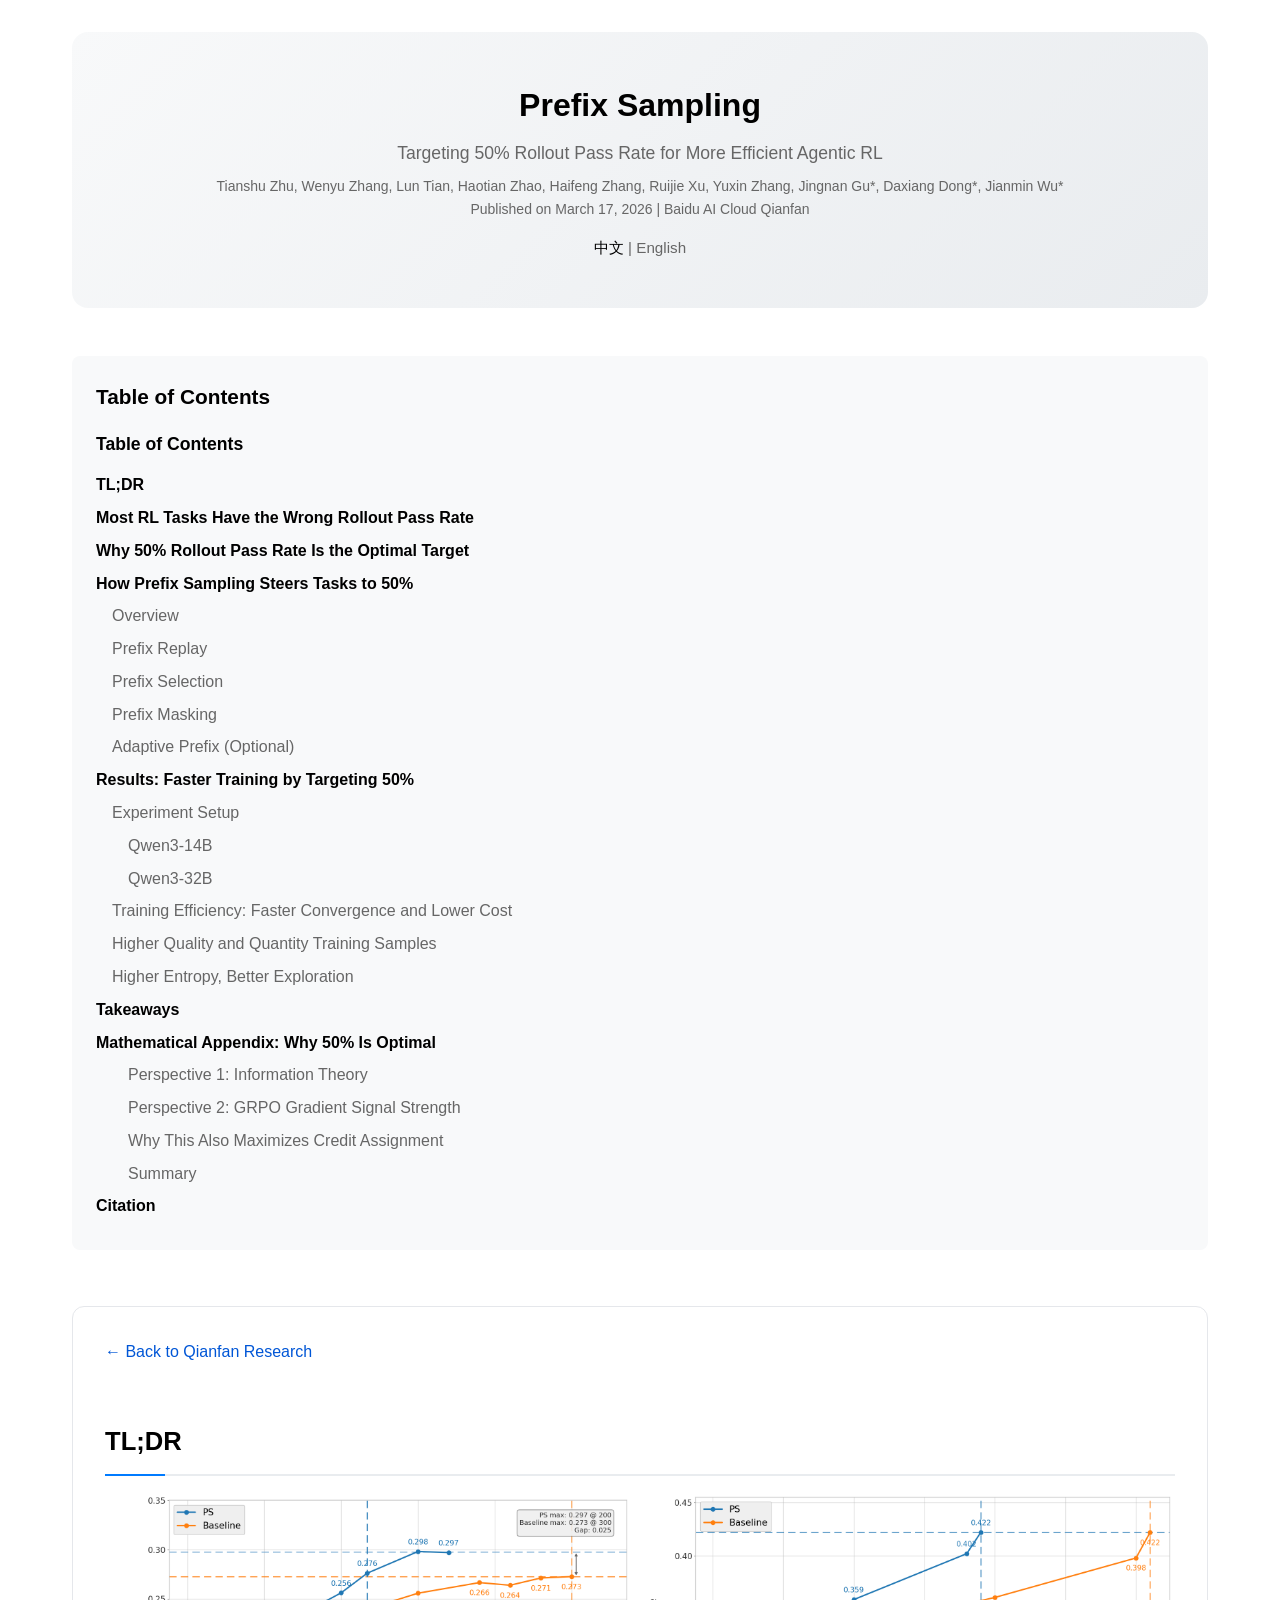
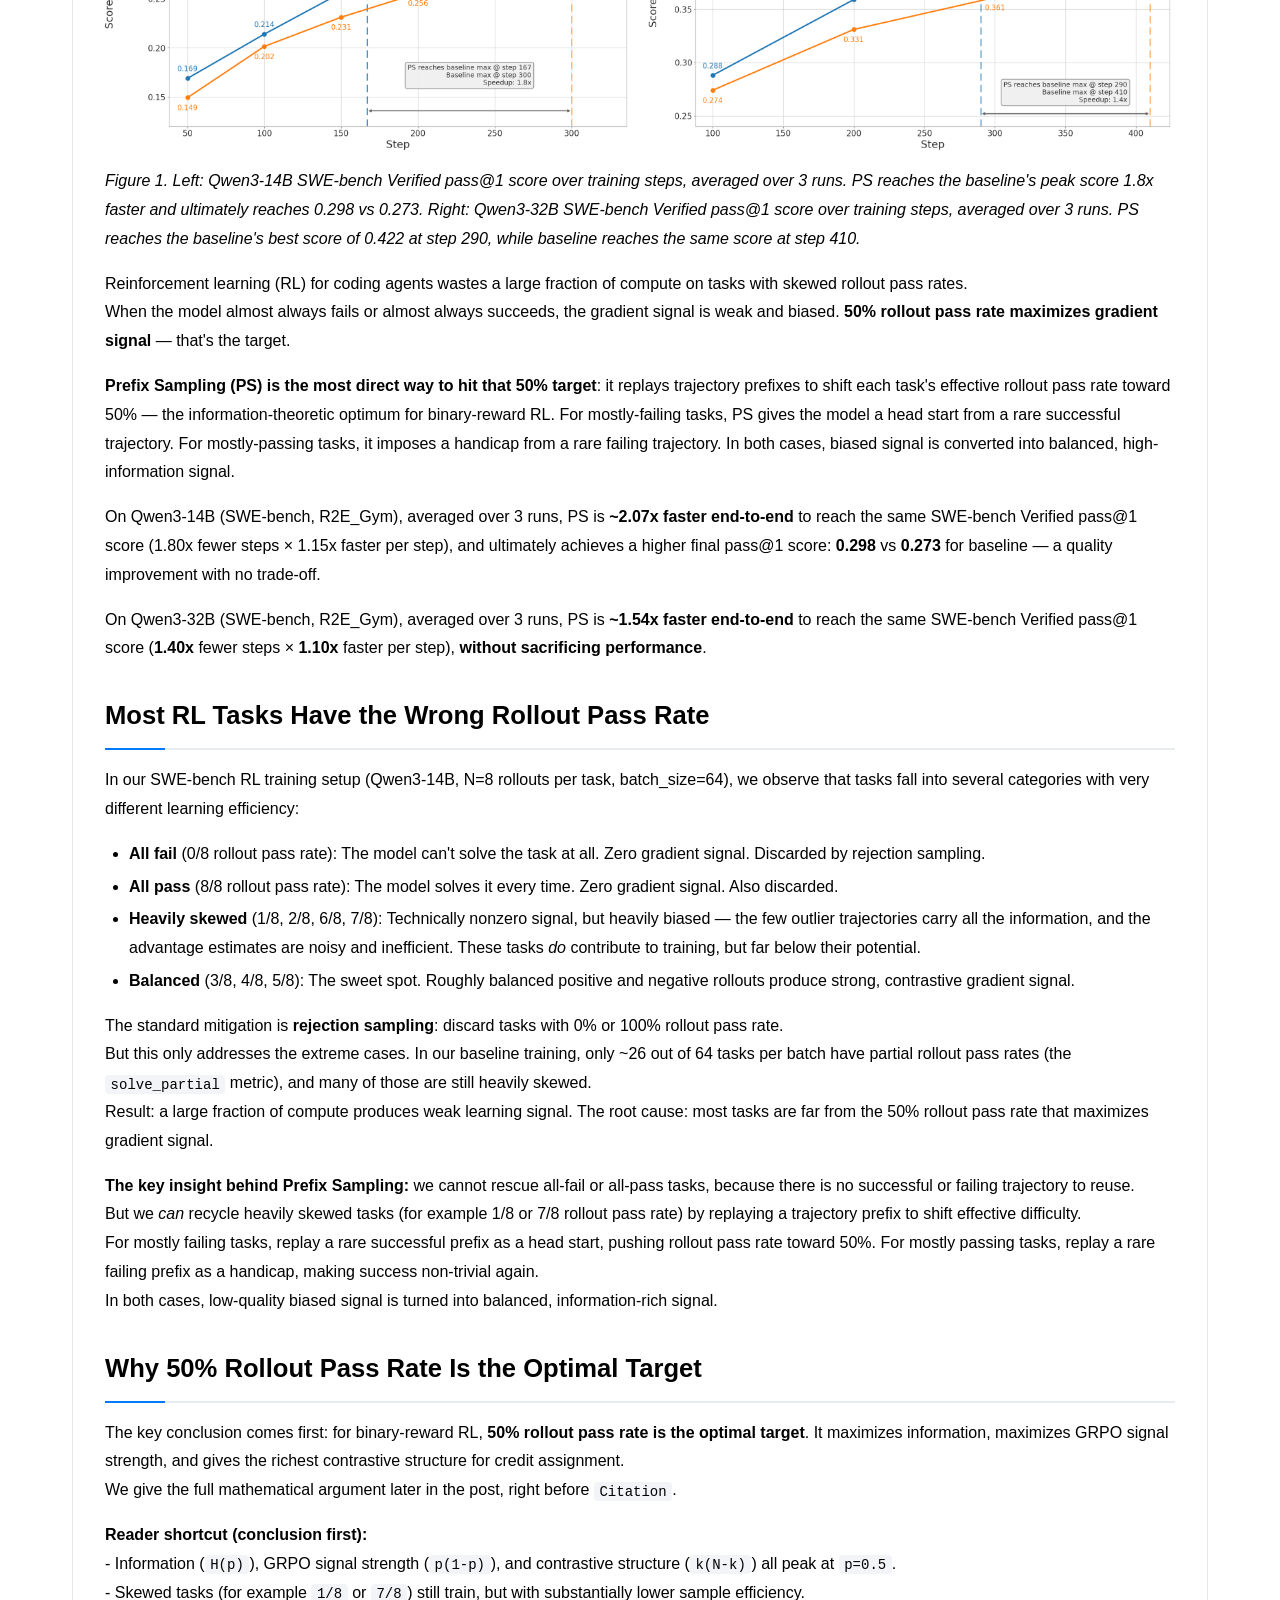
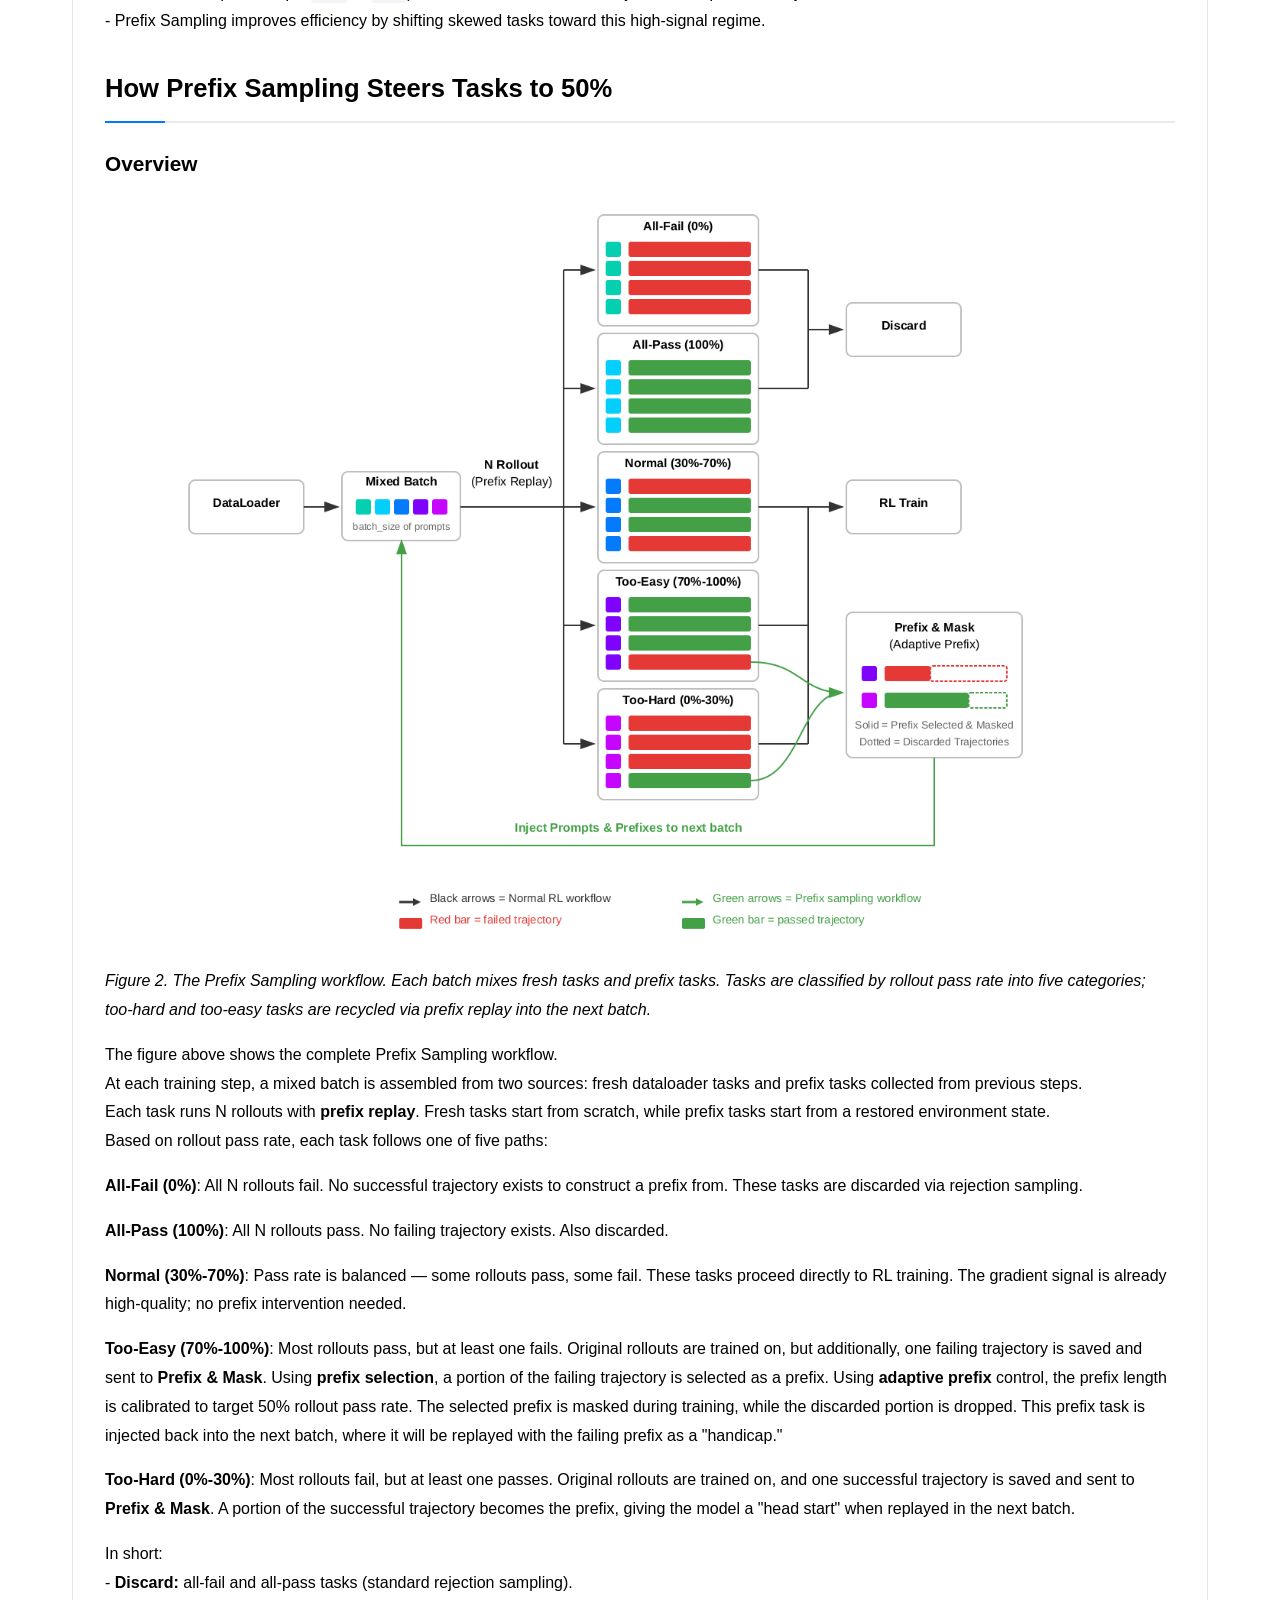
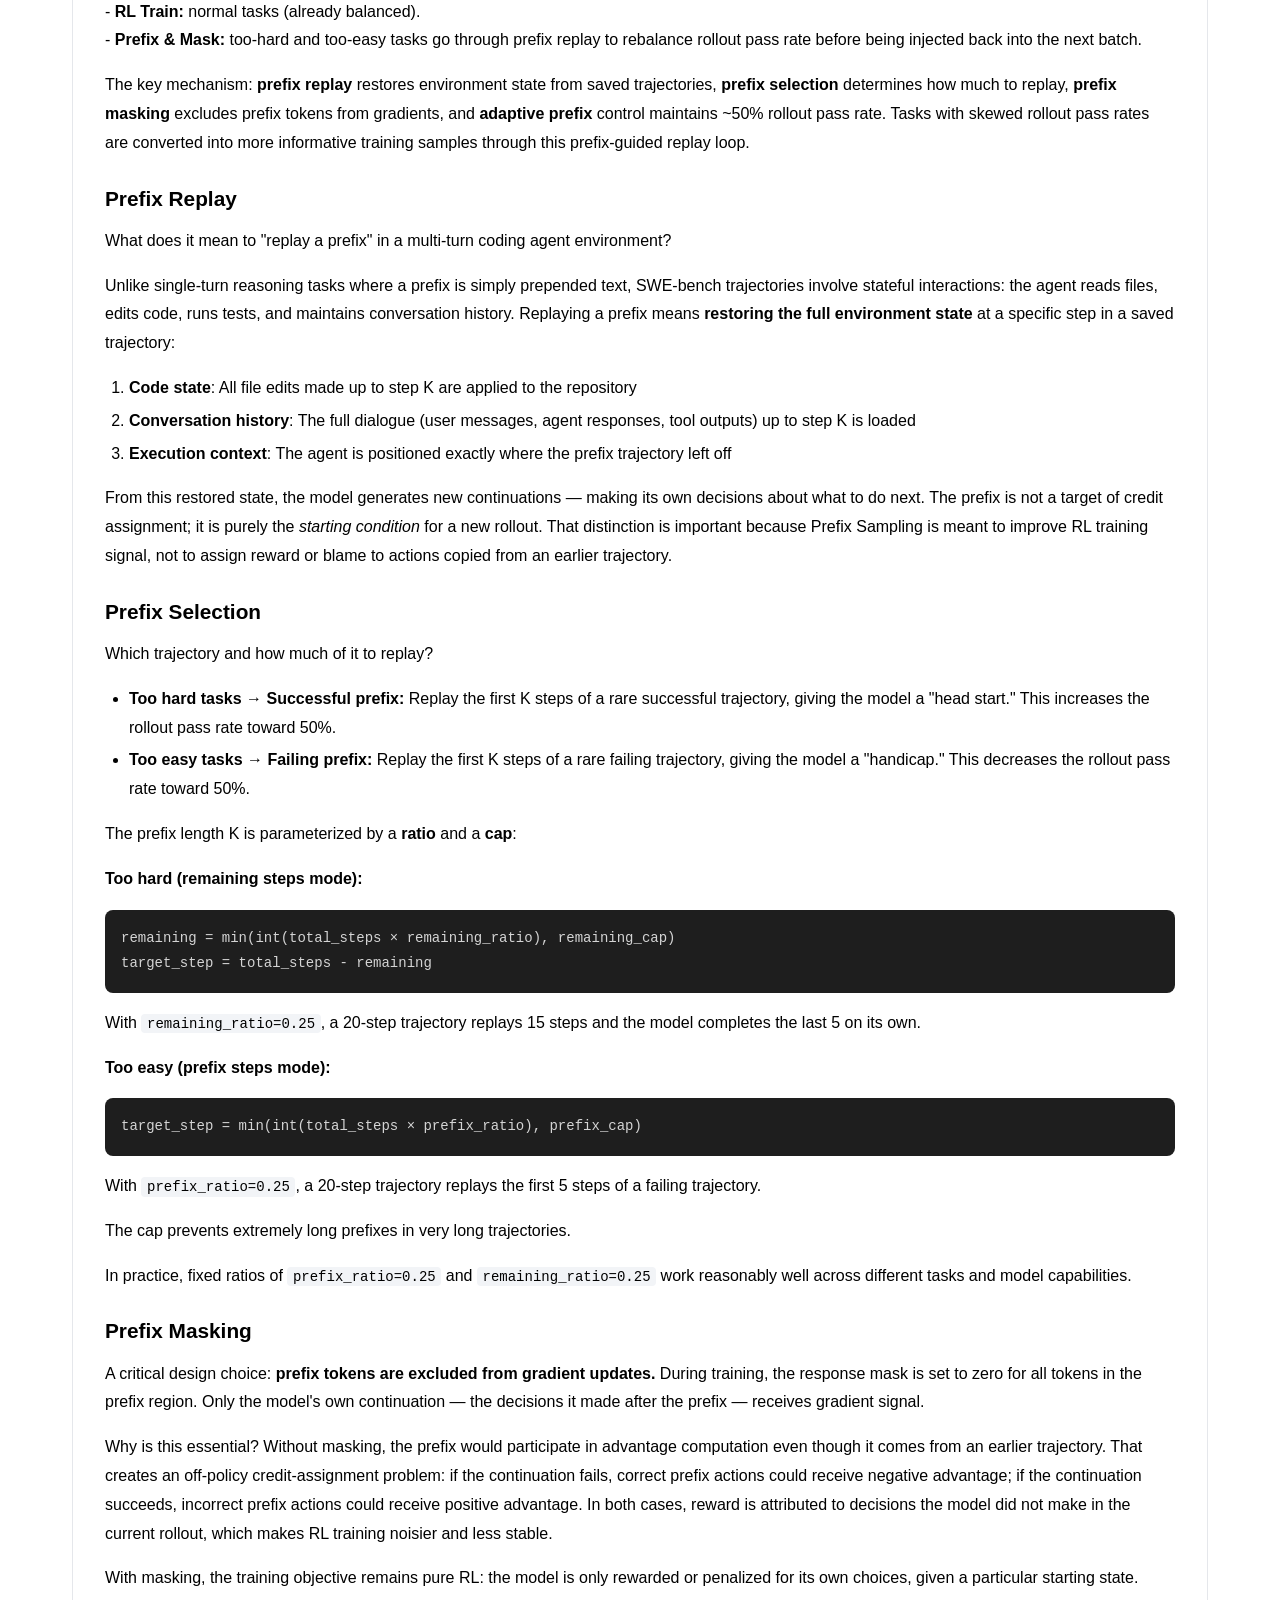
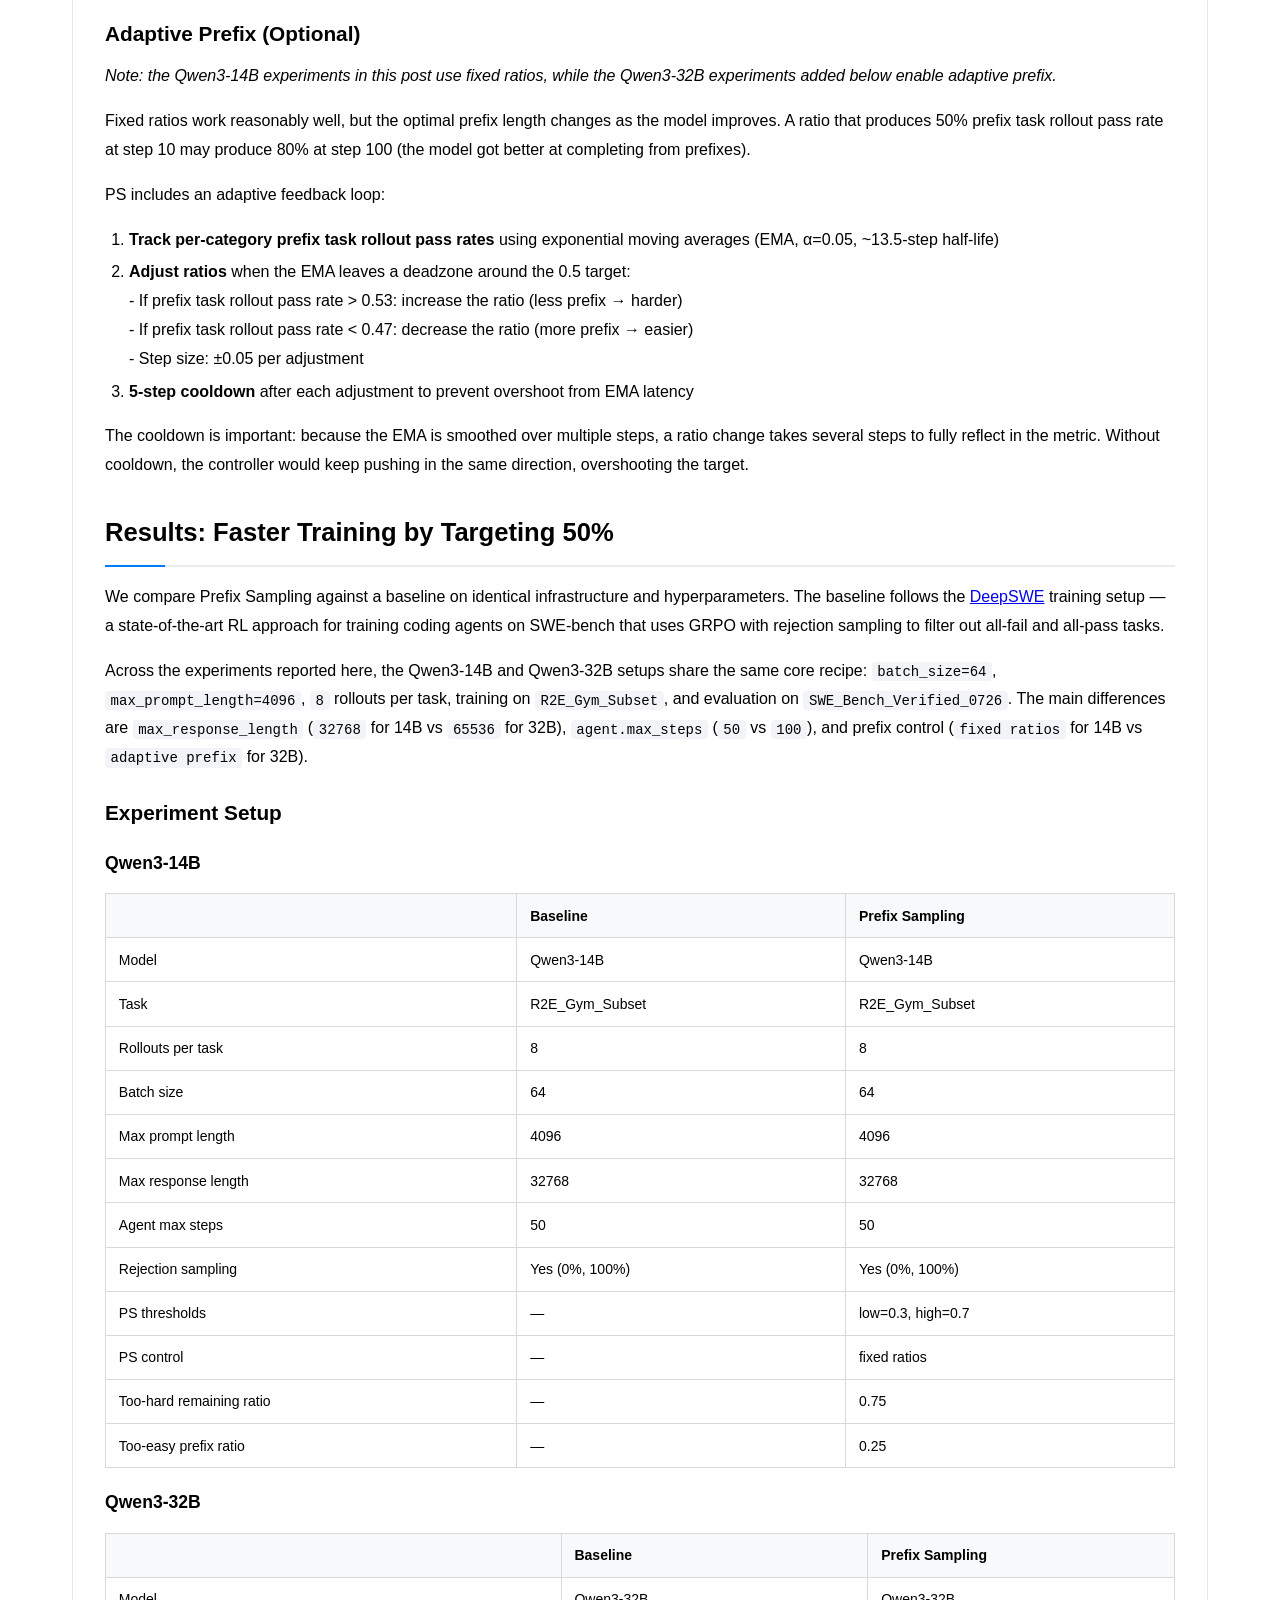
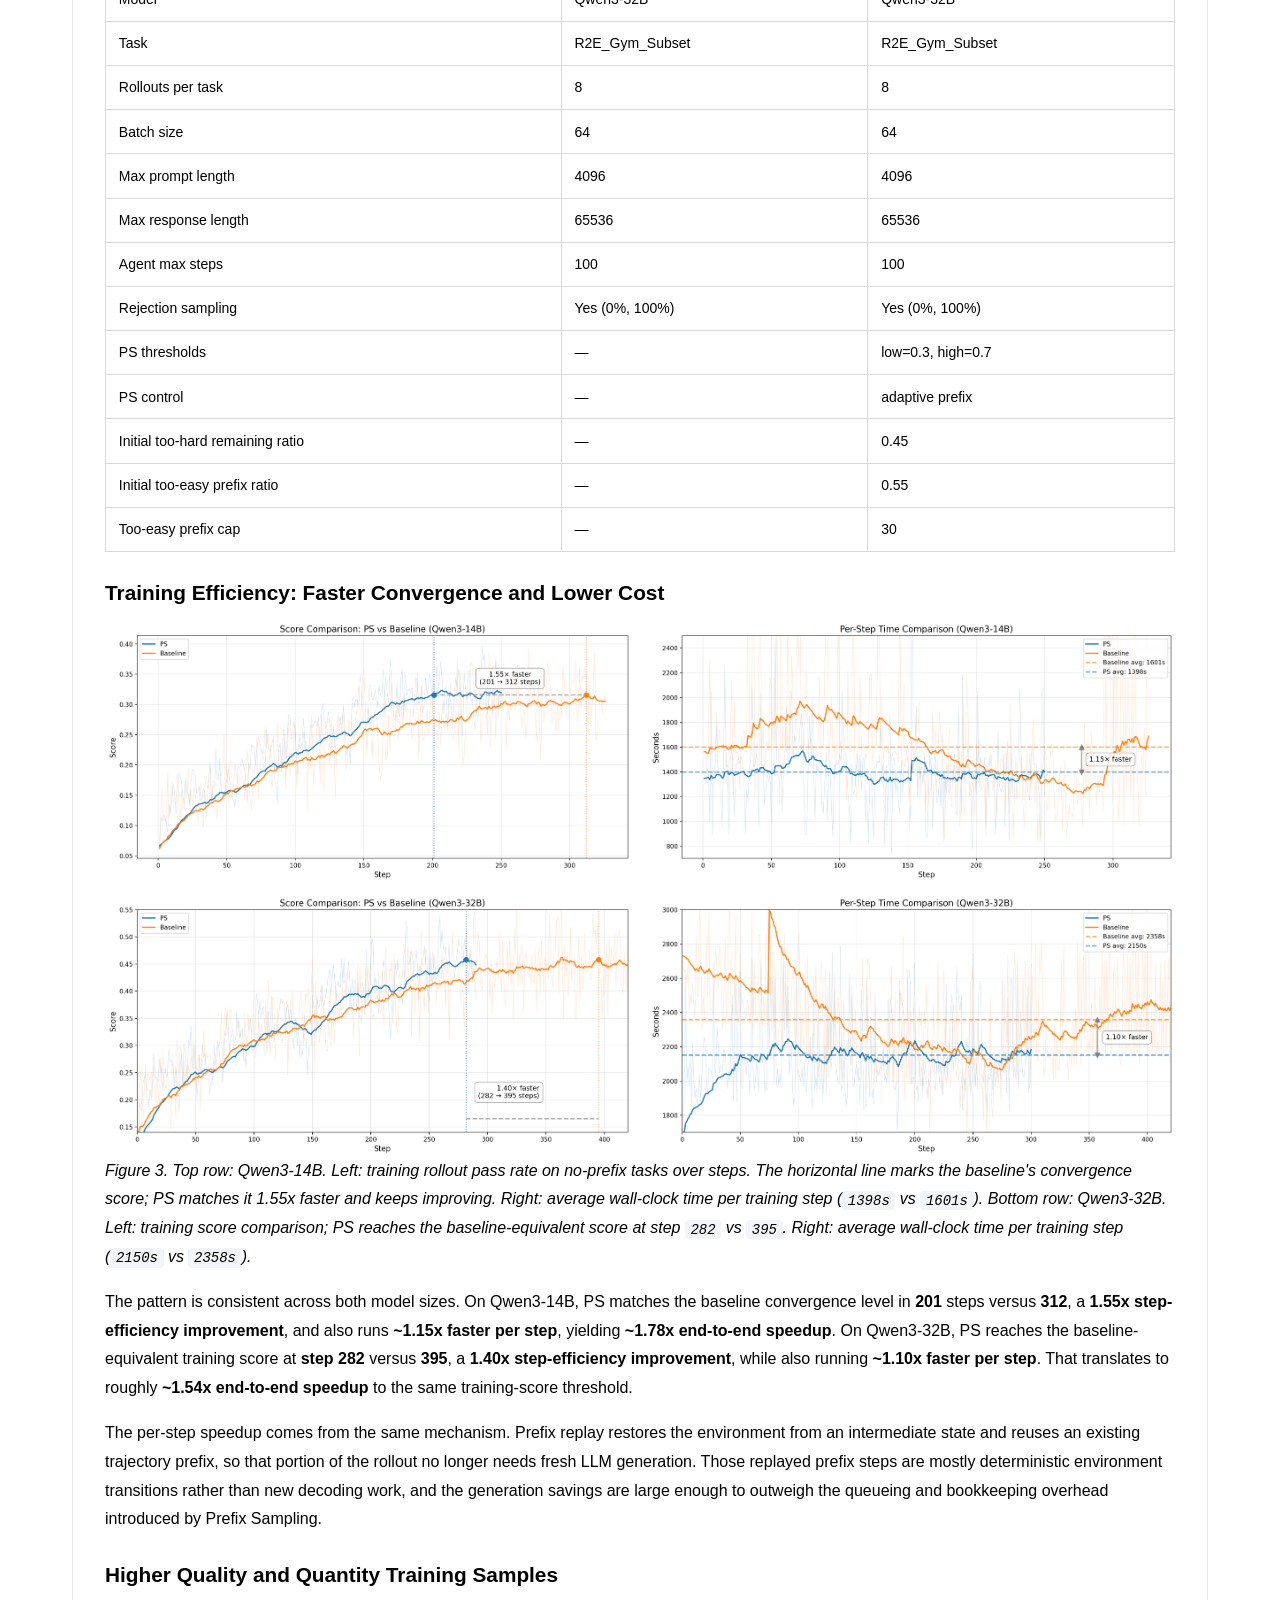
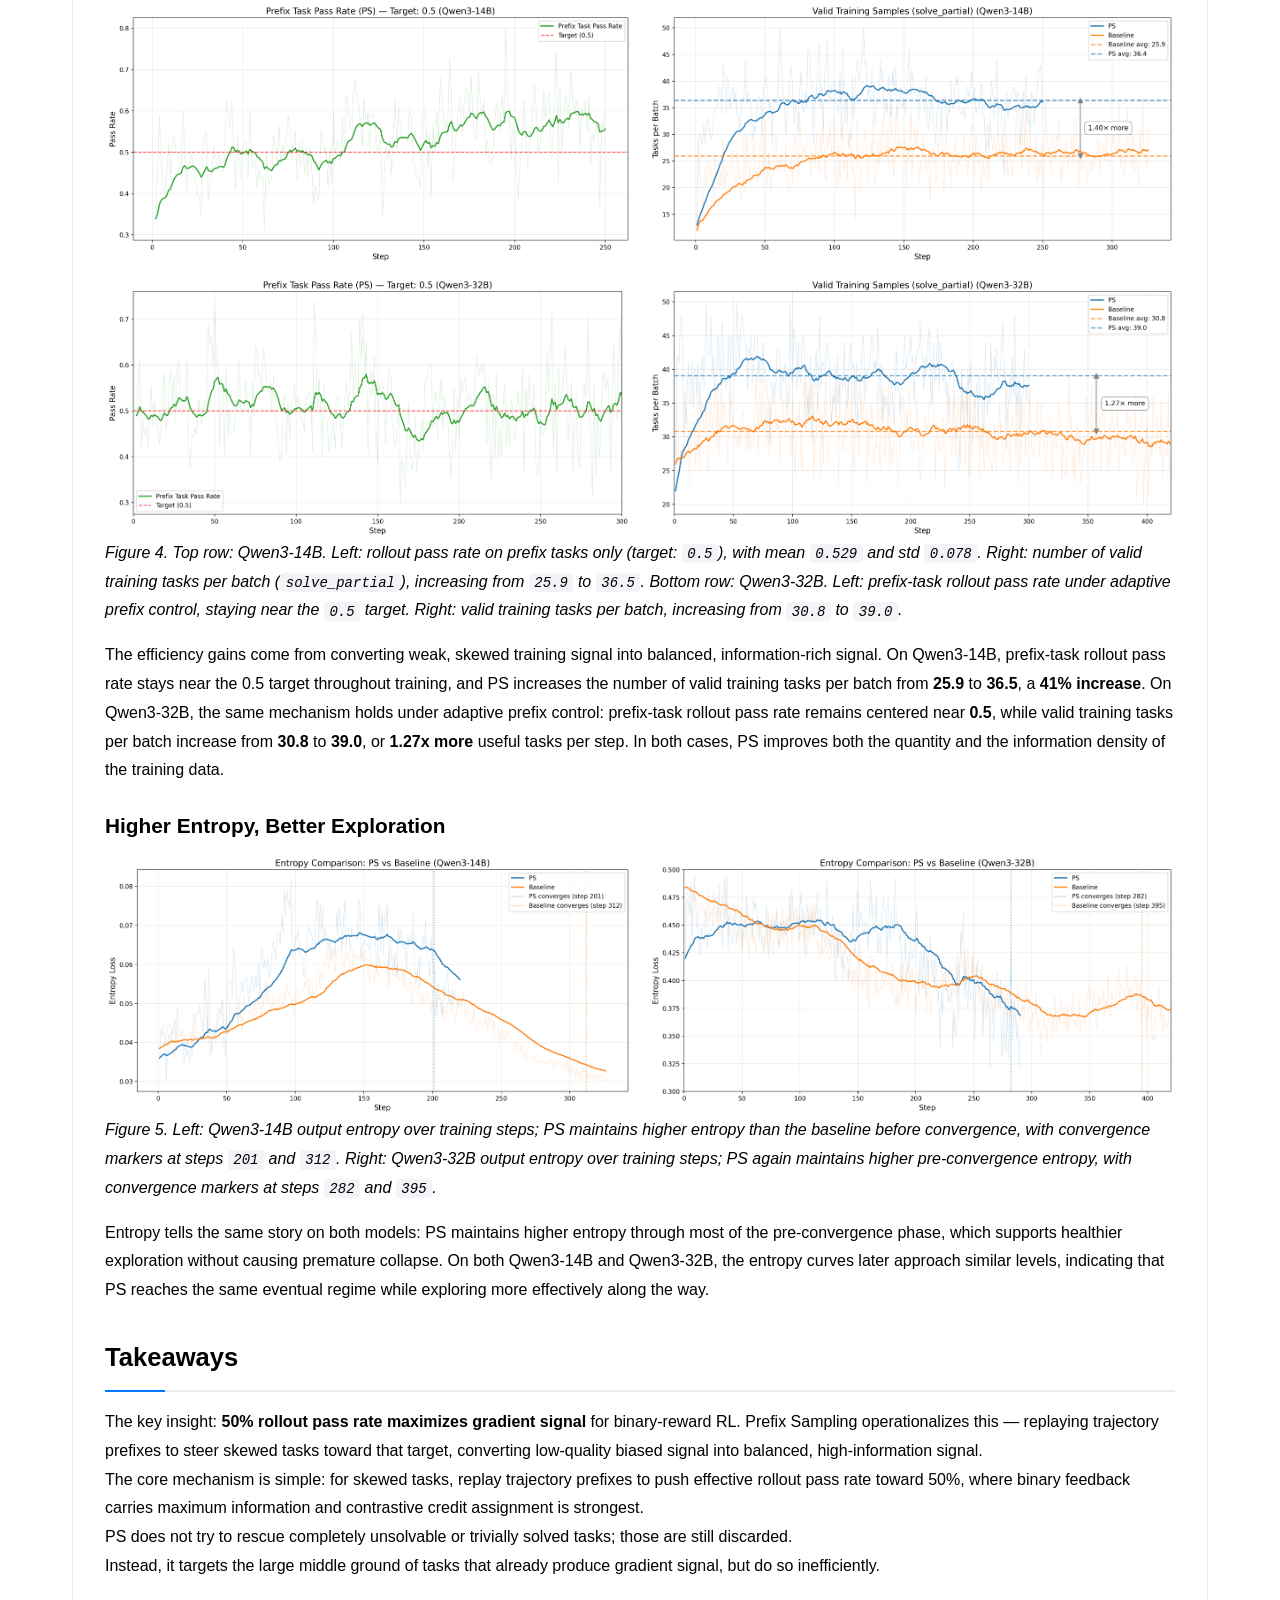
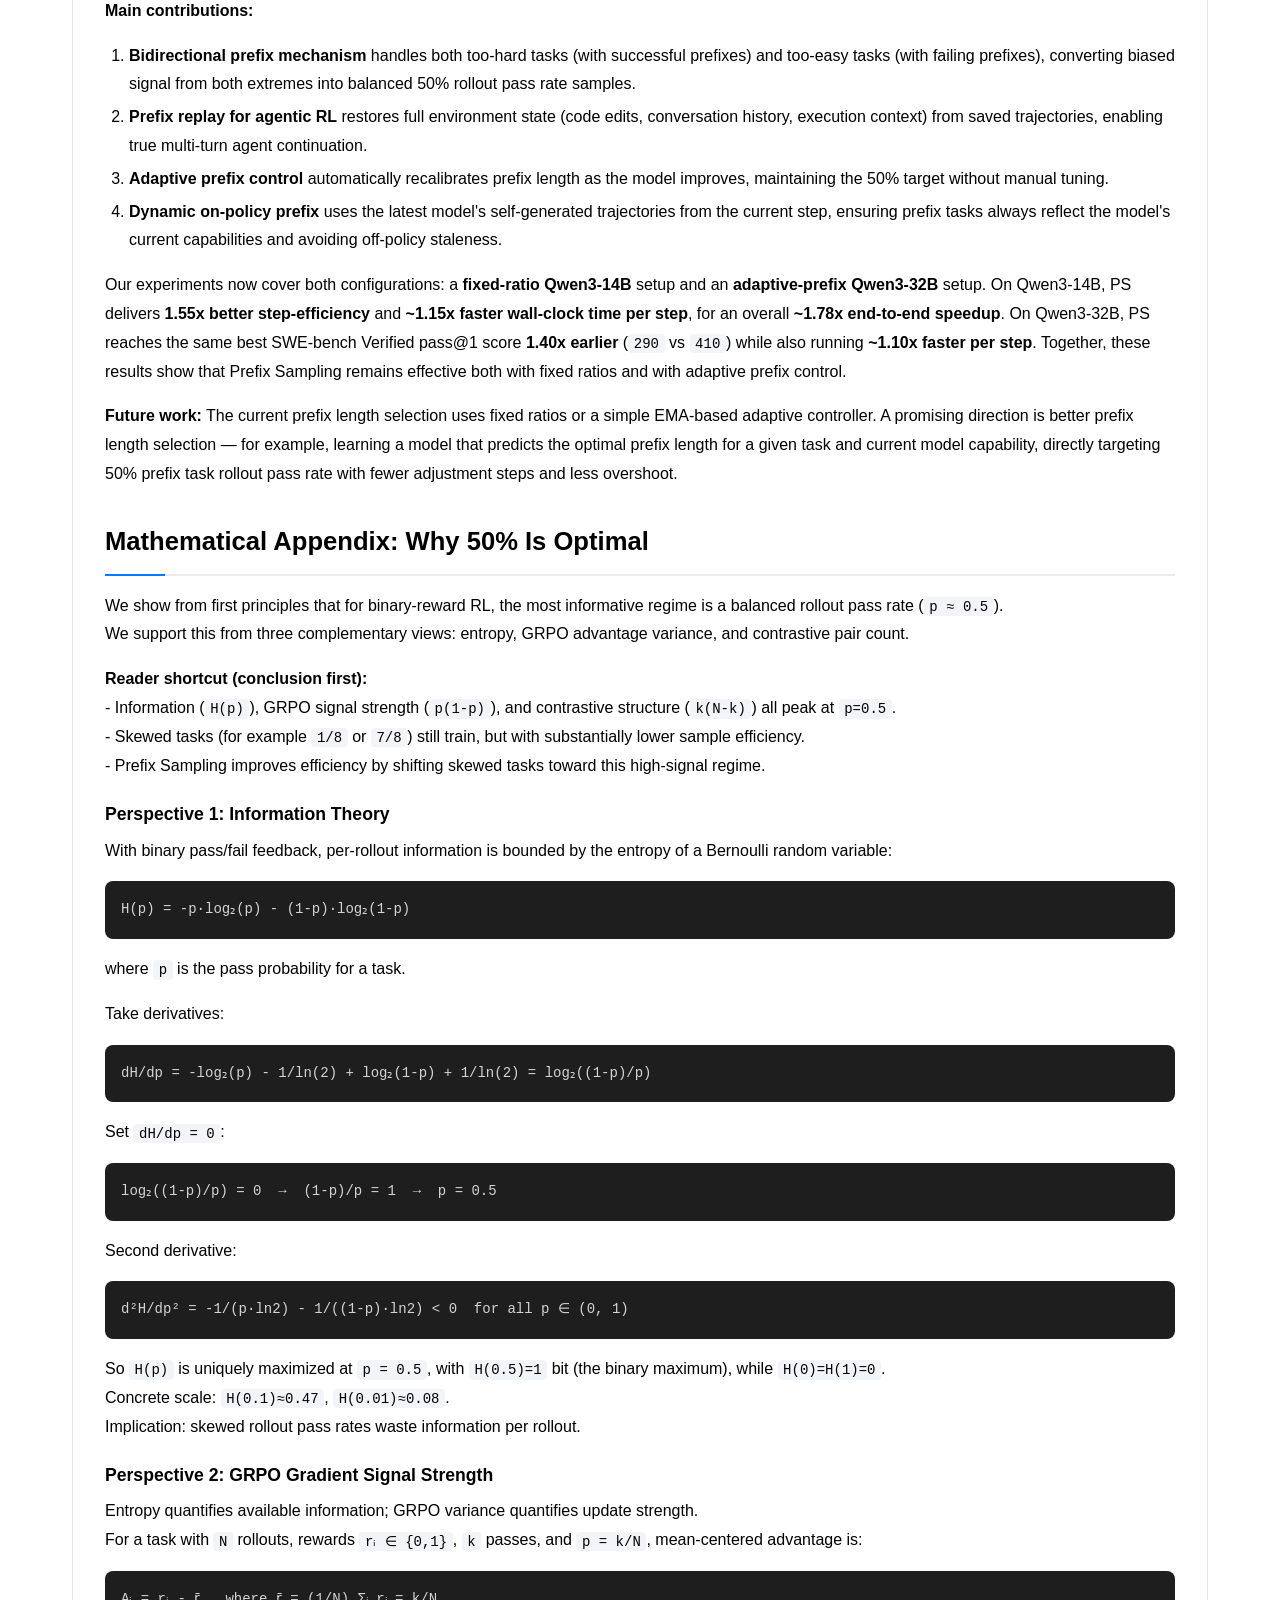
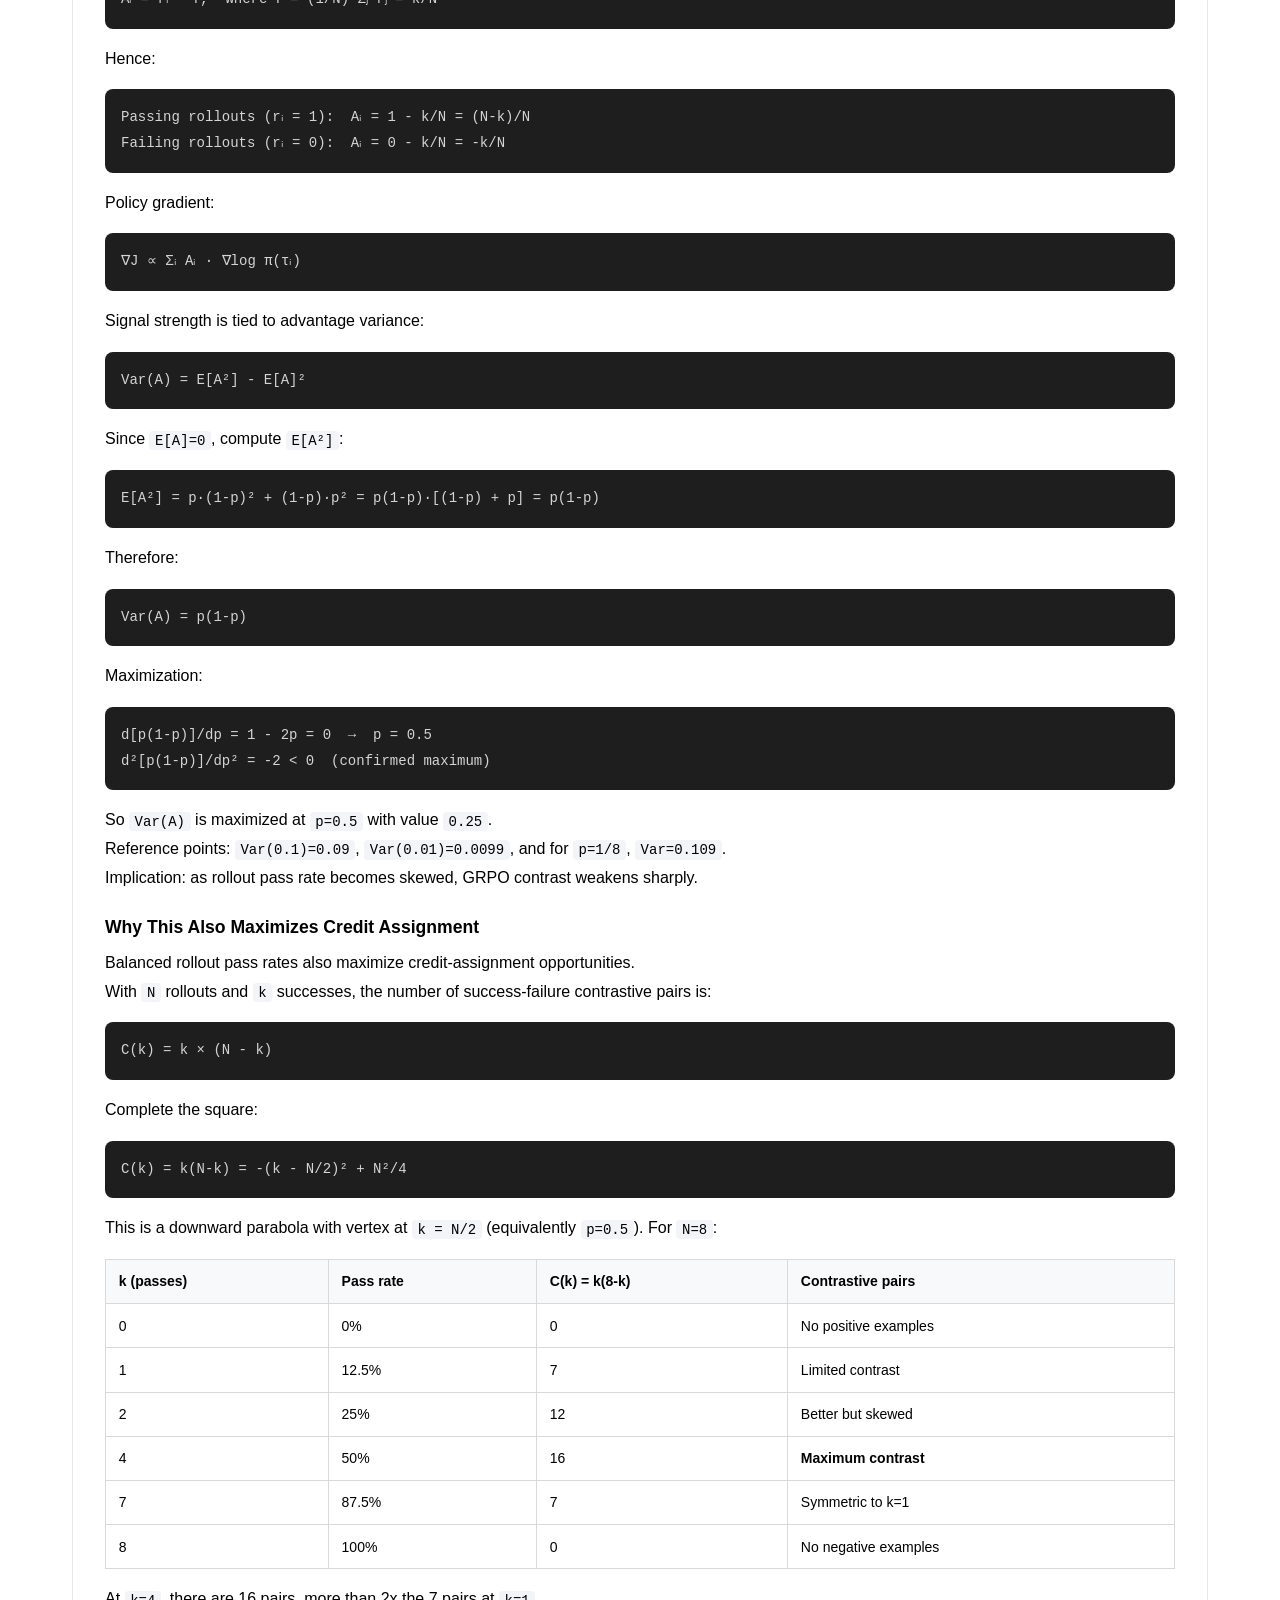
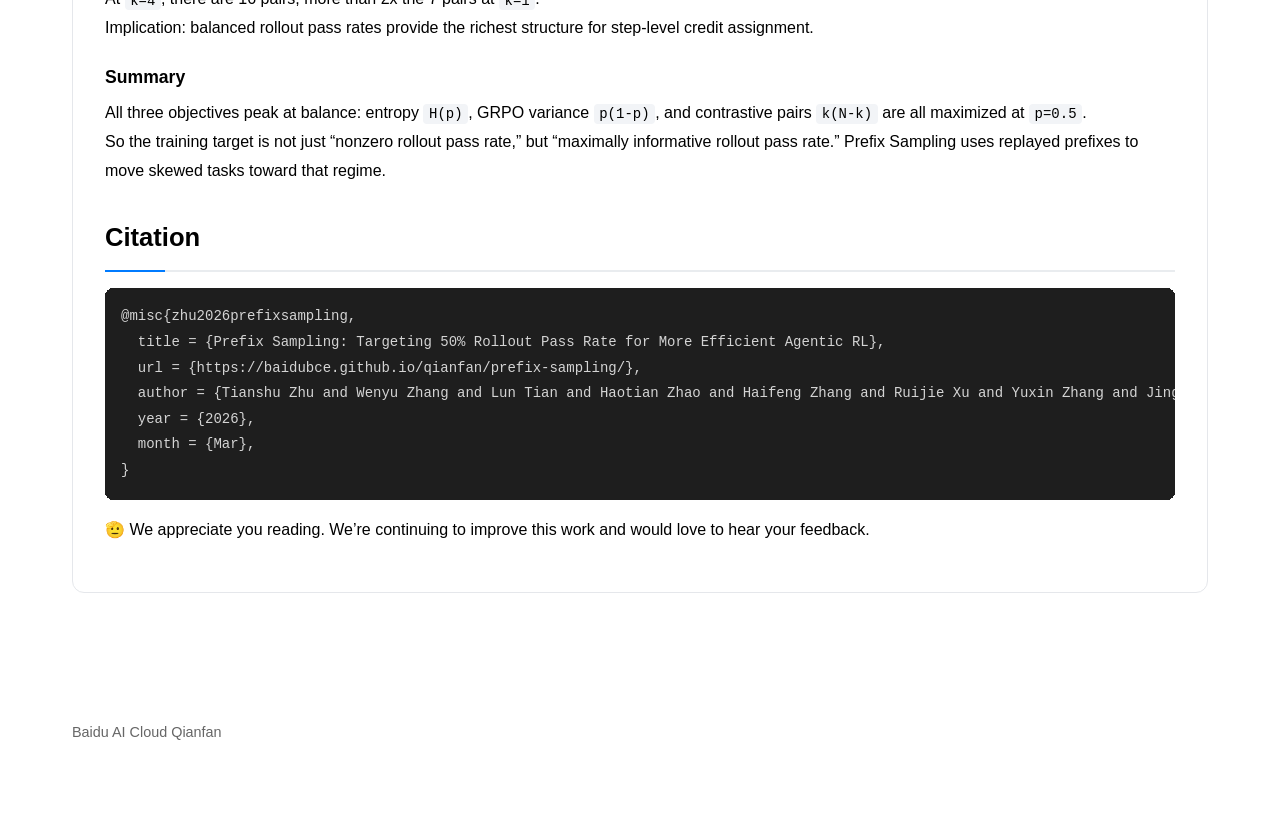
==== commit f74b1557: "Move prefix-sampling TOC below hero block" ====
--- a/qianfan/prefix-sampling/index.html
+++ b/qianfan/prefix-sampling/index.html
@@ -18,9 +18,14 @@
   <div class="hero-meta">Published on March 17, 2026 | Baidu AI Cloud Qianfan</div>
   <div class="language-switch"><a href="index_zh.html">中文</a> | English</div>
 </section>
+<section class="table-of-contents section toc-inline-section">
+  <div class="toc-inline-card">
+    <h2>Table of Contents</h2>
+    <div id="article-toc"></div>
+  </div>
+</section>
 <section class="section">
-  <div class="article-layout">
-    <aside class="article-toc" id="article-toc"></aside>
+  <div class="article-layout article-layout-single">
     <div class="article">
     <a class="back-link" href="../index_en.html">← Back to Qianfan Research</a>
 <h2>TL;DR</h2>
--- a/qianfan/style.css
+++ b/qianfan/style.css
@@ -1158,15 +1158,20 @@
 .language-switch a { color: var(--text-primary); text-decoration: none; }
 .language-switch a:hover { opacity: .7; }
 .article-layout { display: grid; grid-template-columns: 220px minmax(0, 1fr); gap: 2rem; align-items: start; }
-.article-toc {
-  position: sticky;
-  top: 2rem;
-  font-size: 0.95rem;
-  color: var(--text-secondary);
+.article-layout-single { display: block; }
+.toc-inline-section {
   background: #f8f9fa;
-  padding: 1.25rem;
+  padding: 1.5rem;
   border-radius: 8px;
-}
+  margin: 1.5rem 0;
+}
+.toc-inline-card h2 {
+  font-size: 1.3rem;
+  margin-bottom: 1rem;
+  border-bottom: none;
+  padding-bottom: 0;
+}
+.toc-inline-card h2::after { display: none; }
 .article-toc-title {
   font-size: 1.1rem;
   font-weight: 700;
@@ -1203,8 +1208,7 @@
 @media (max-width: 768px) {
   .container { padding: 0 1rem; }
   .hero-title { font-size: 1.6rem; }
-  .article-layout { grid-template-columns: 1fr; }
-  .article-toc { display: none; }
+  .toc-inline-section { padding: 1rem; }
   .article { padding: 1.25rem; }
   .research-row { display: block !important; padding: 1.5rem 0; }
   .research-date { max-width: none; margin-bottom: 0.35rem; }
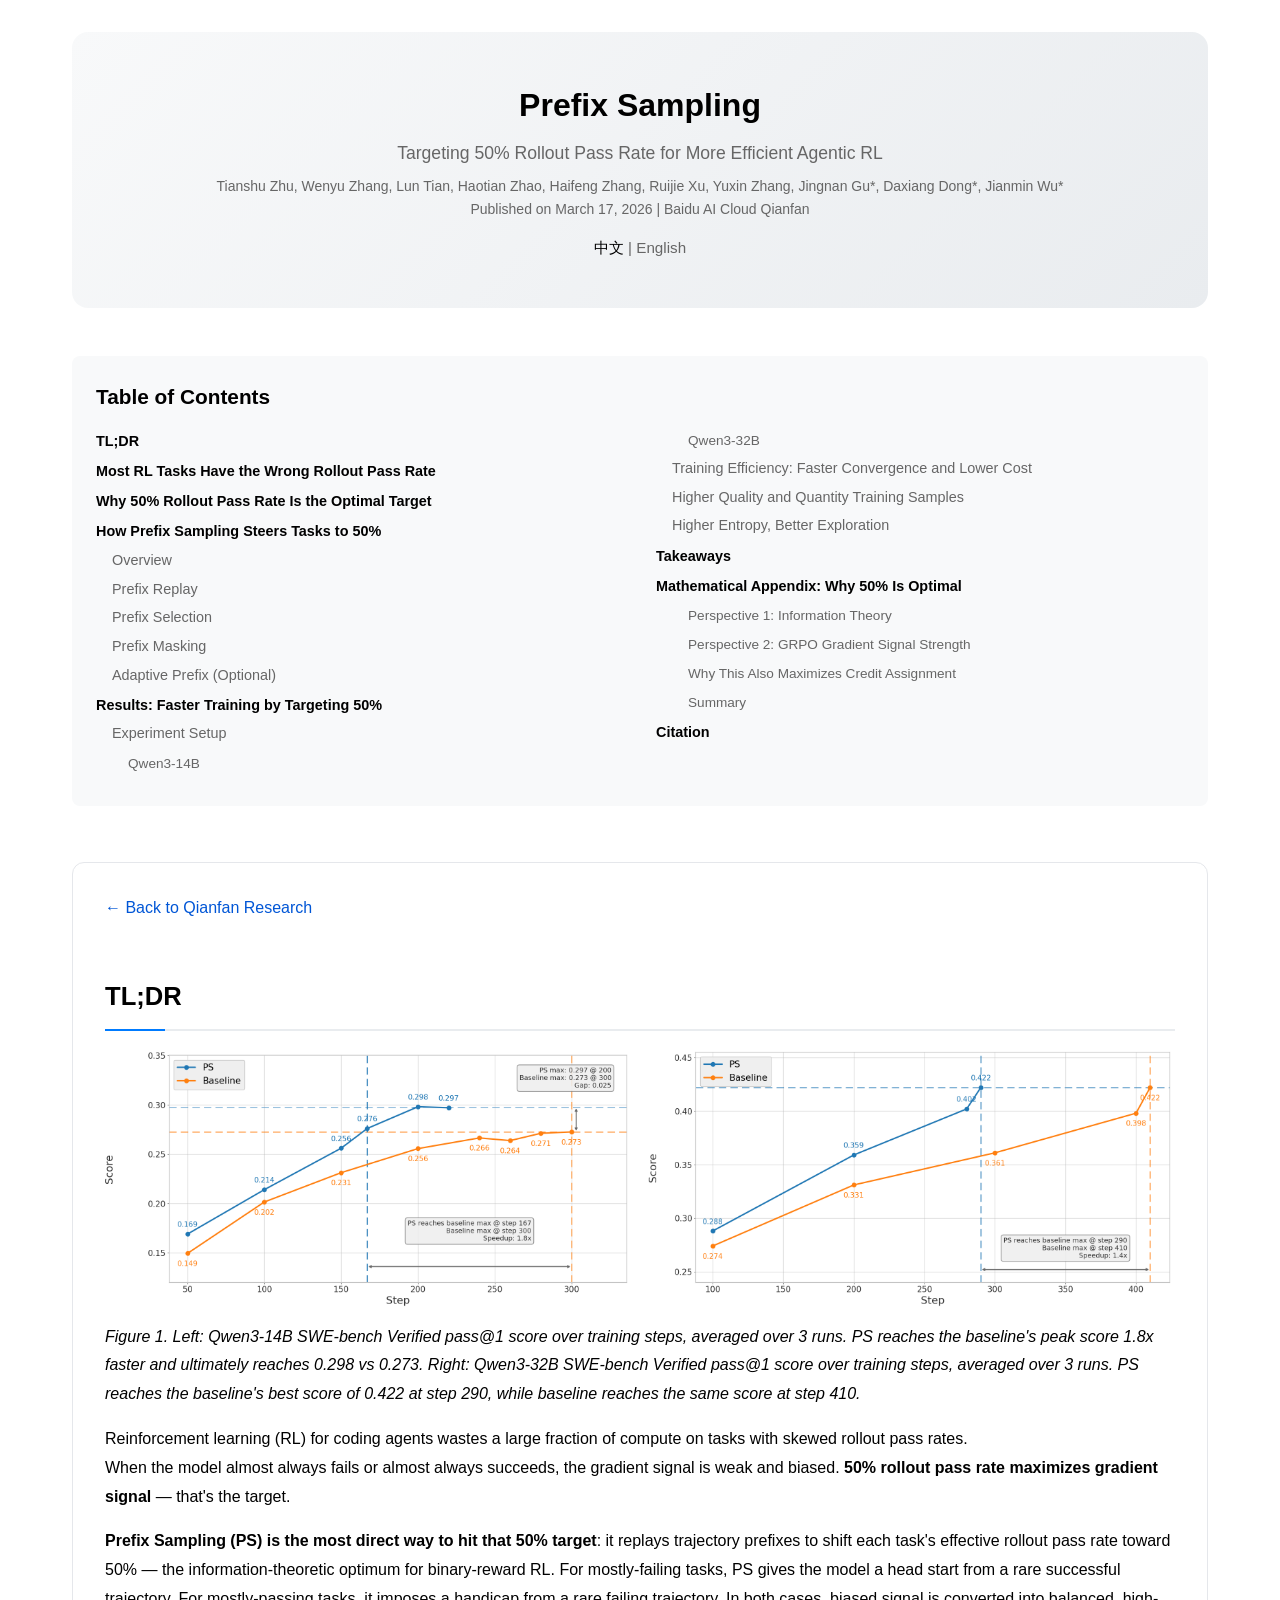
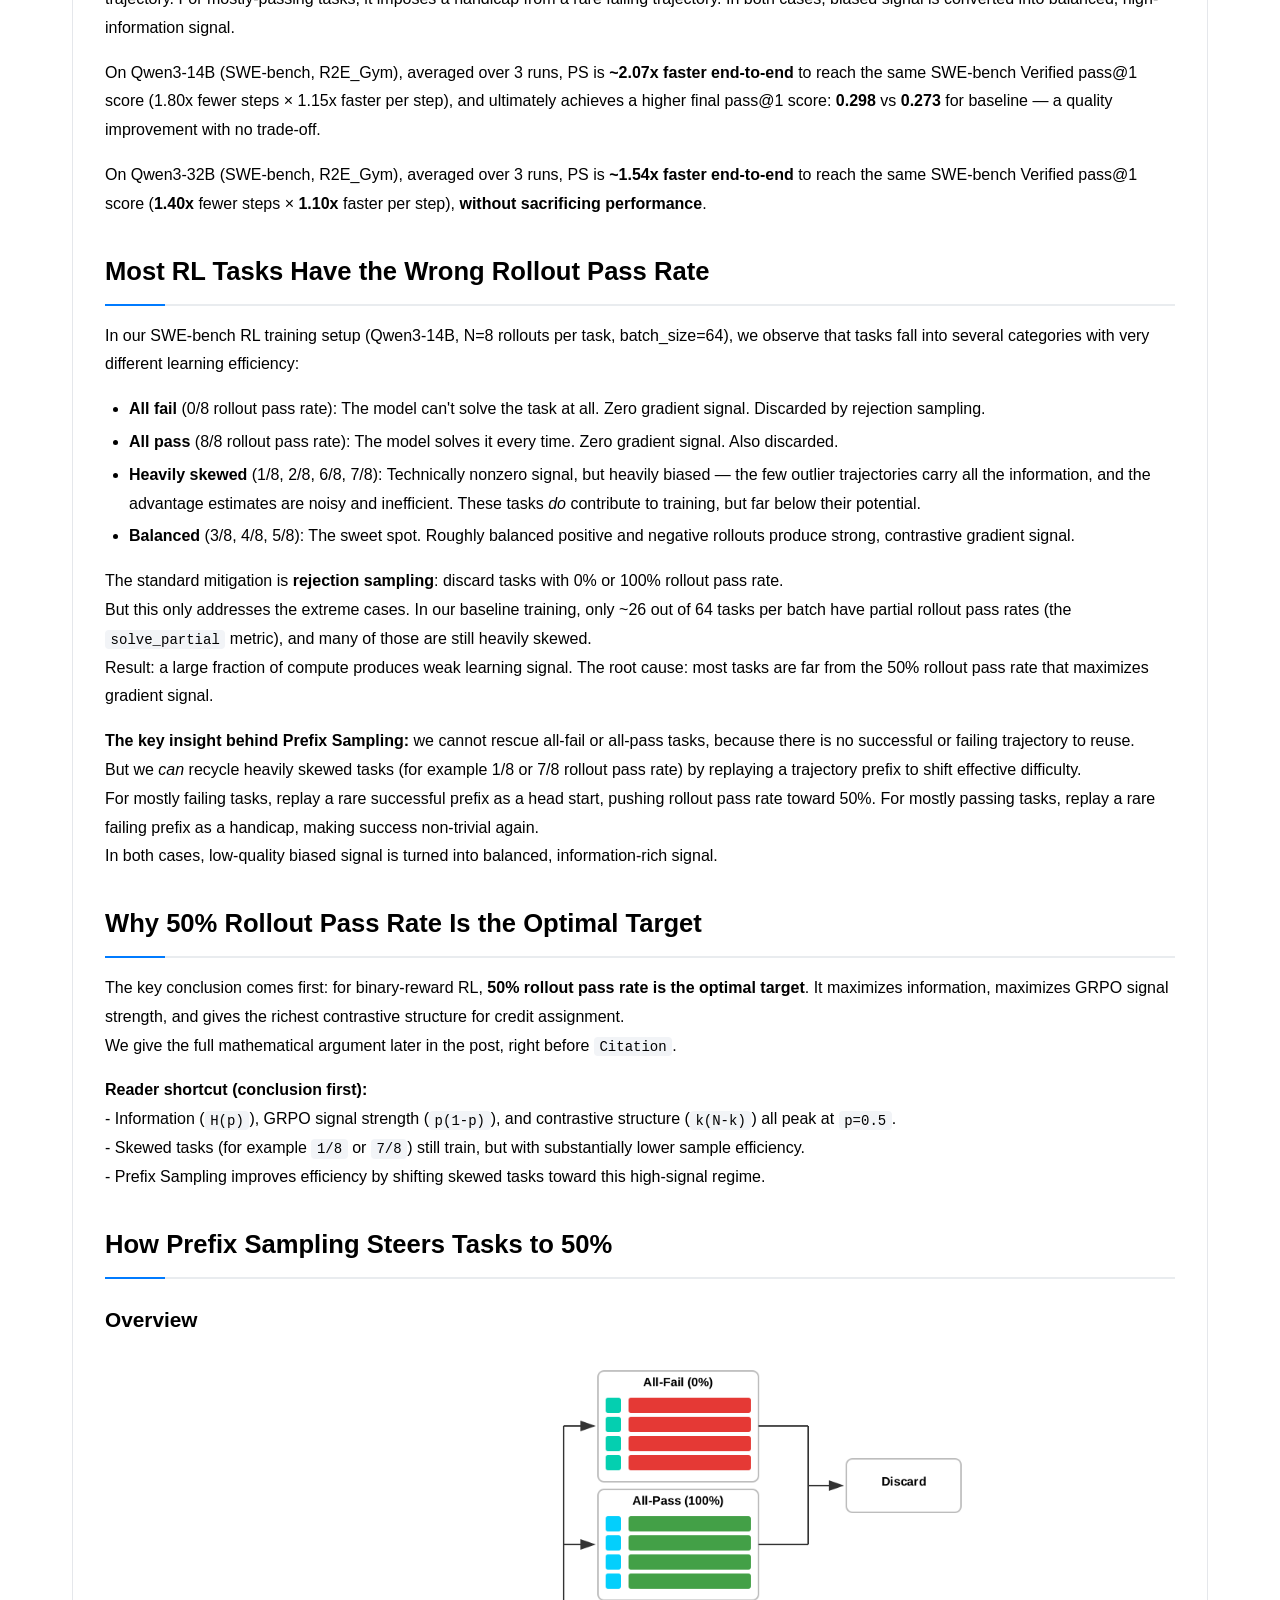
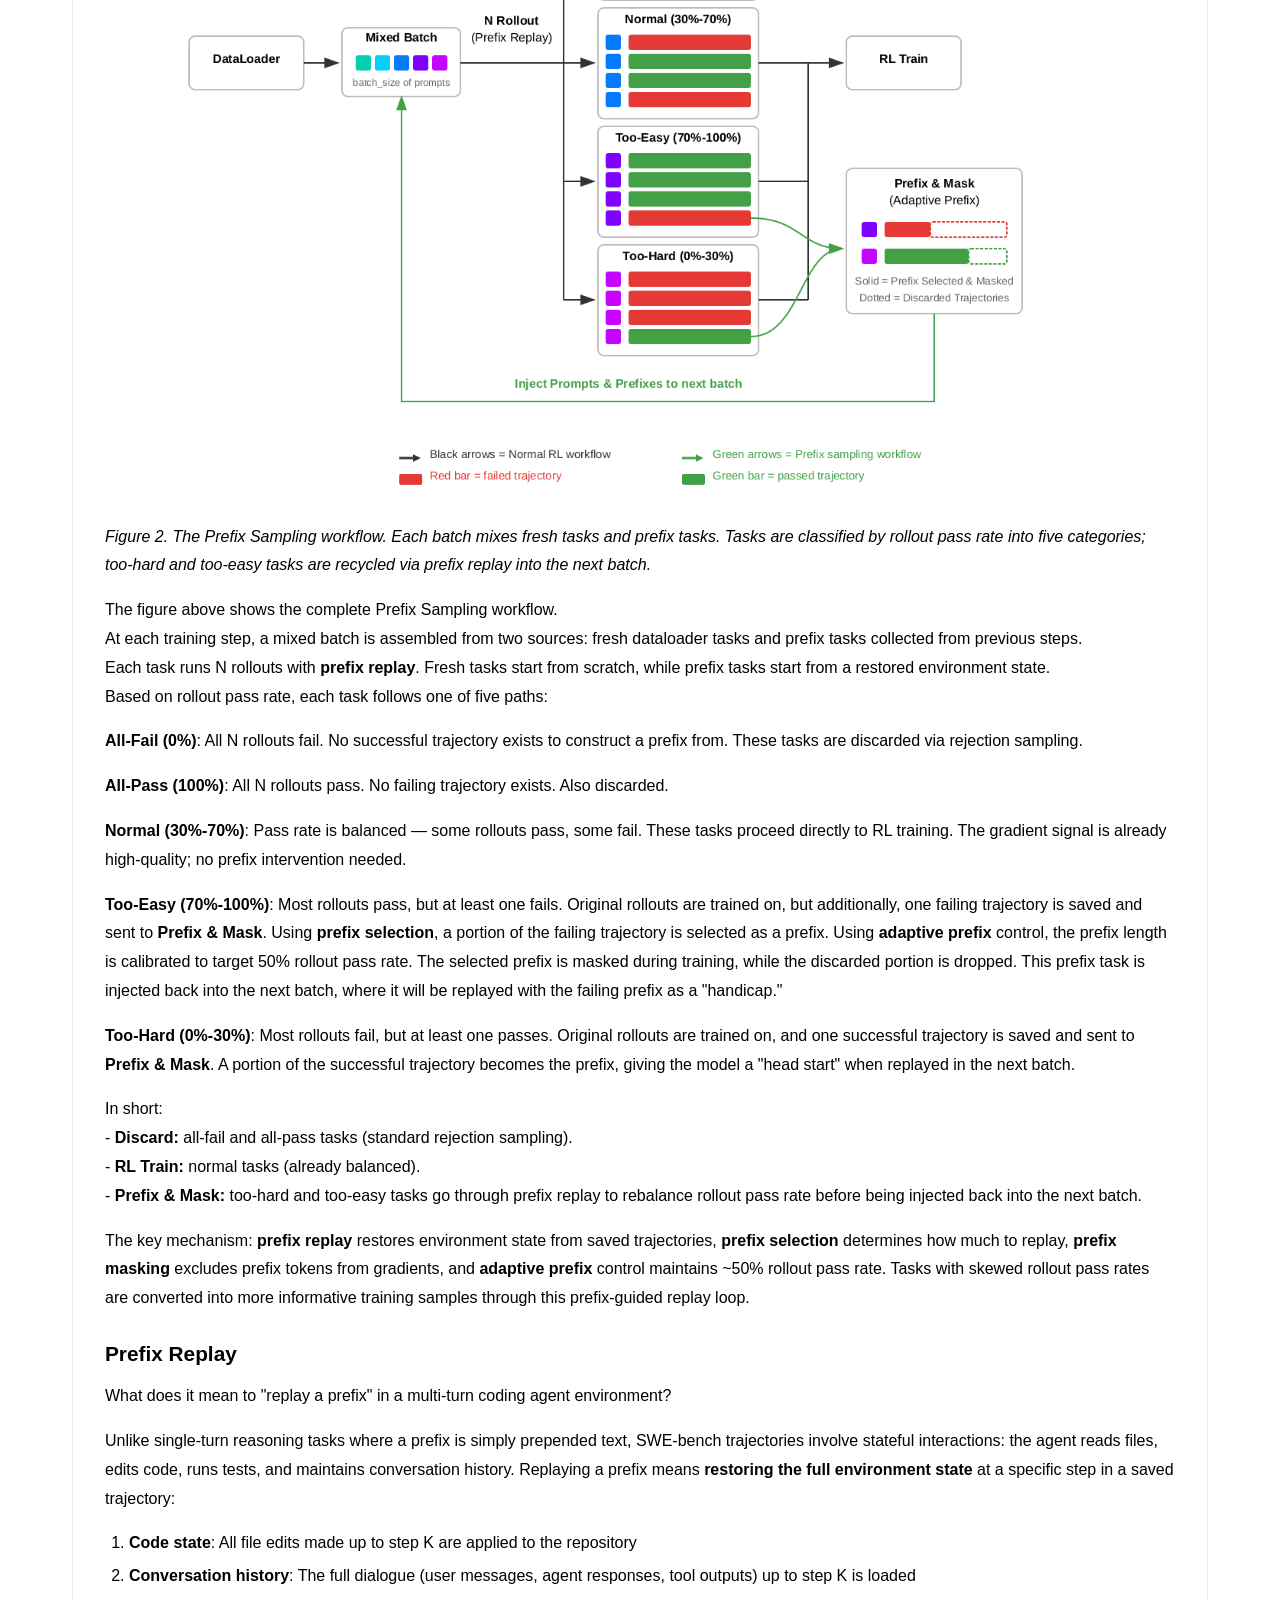
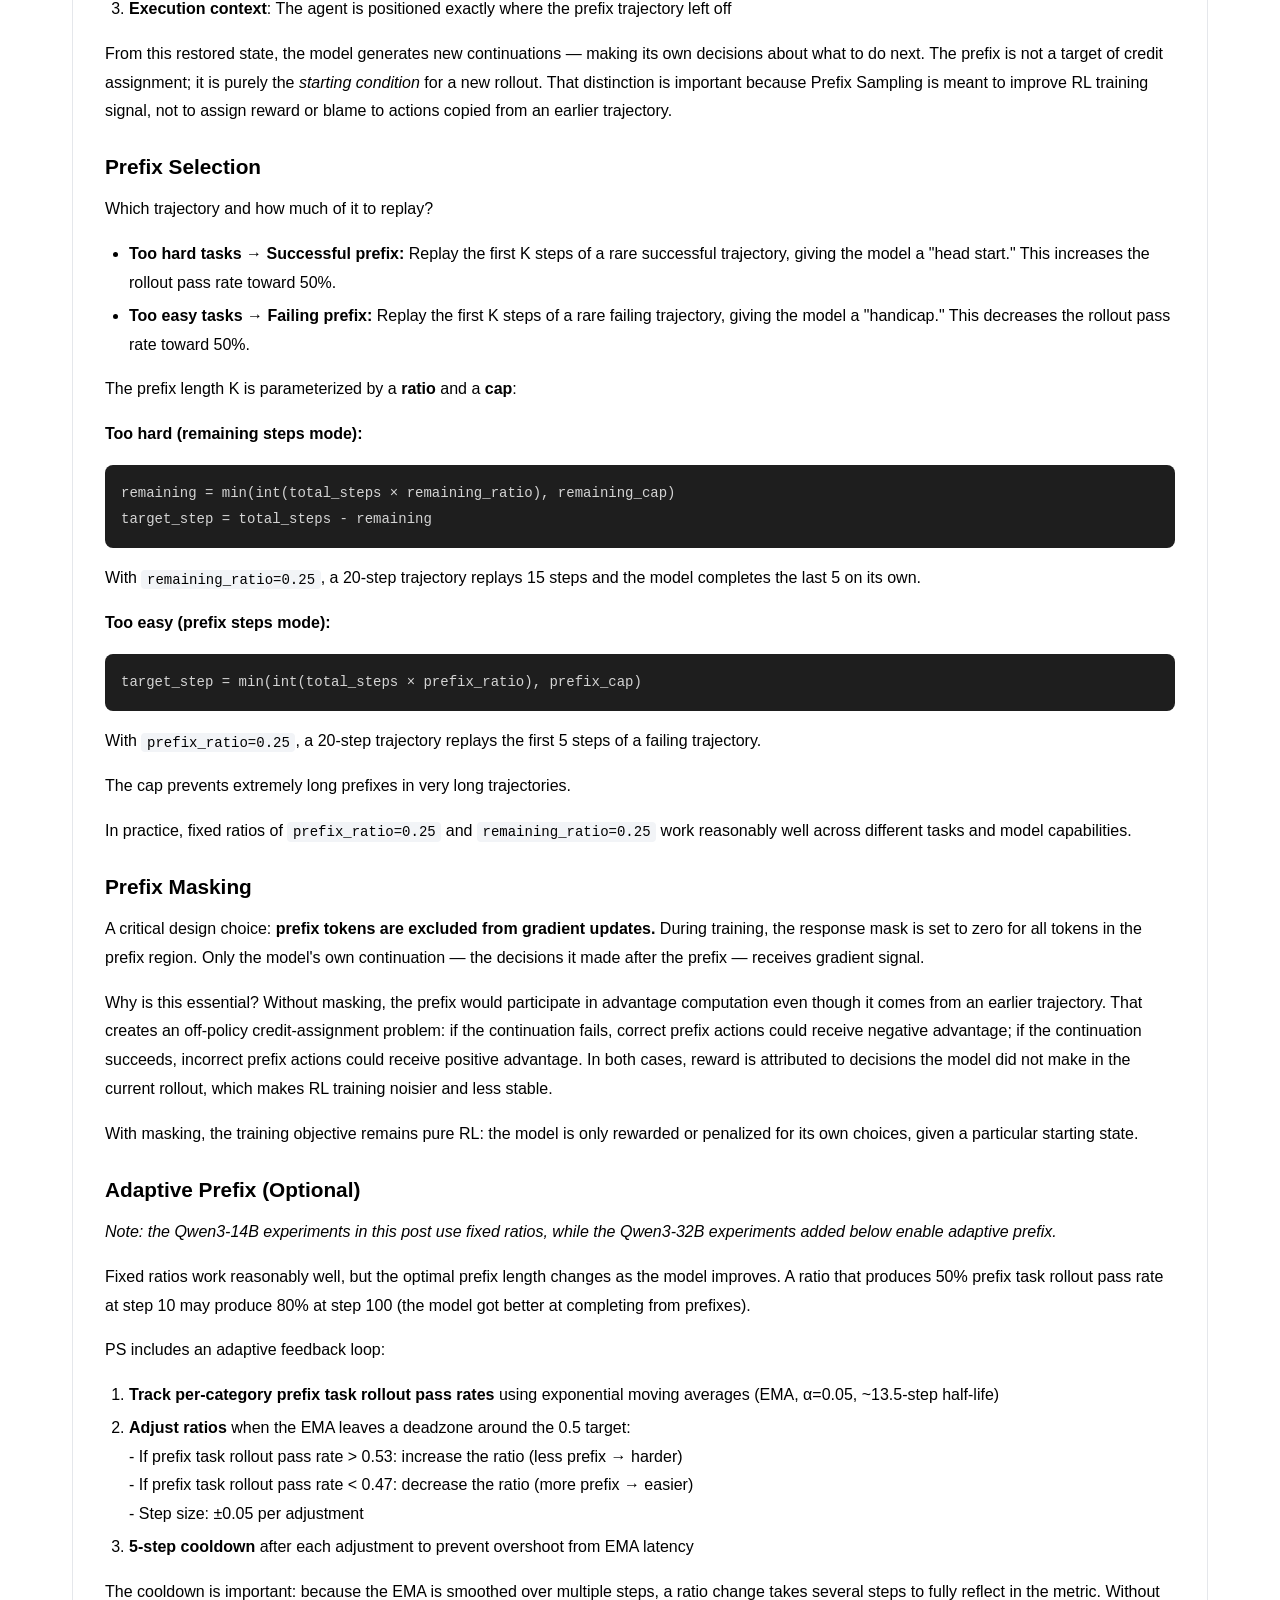
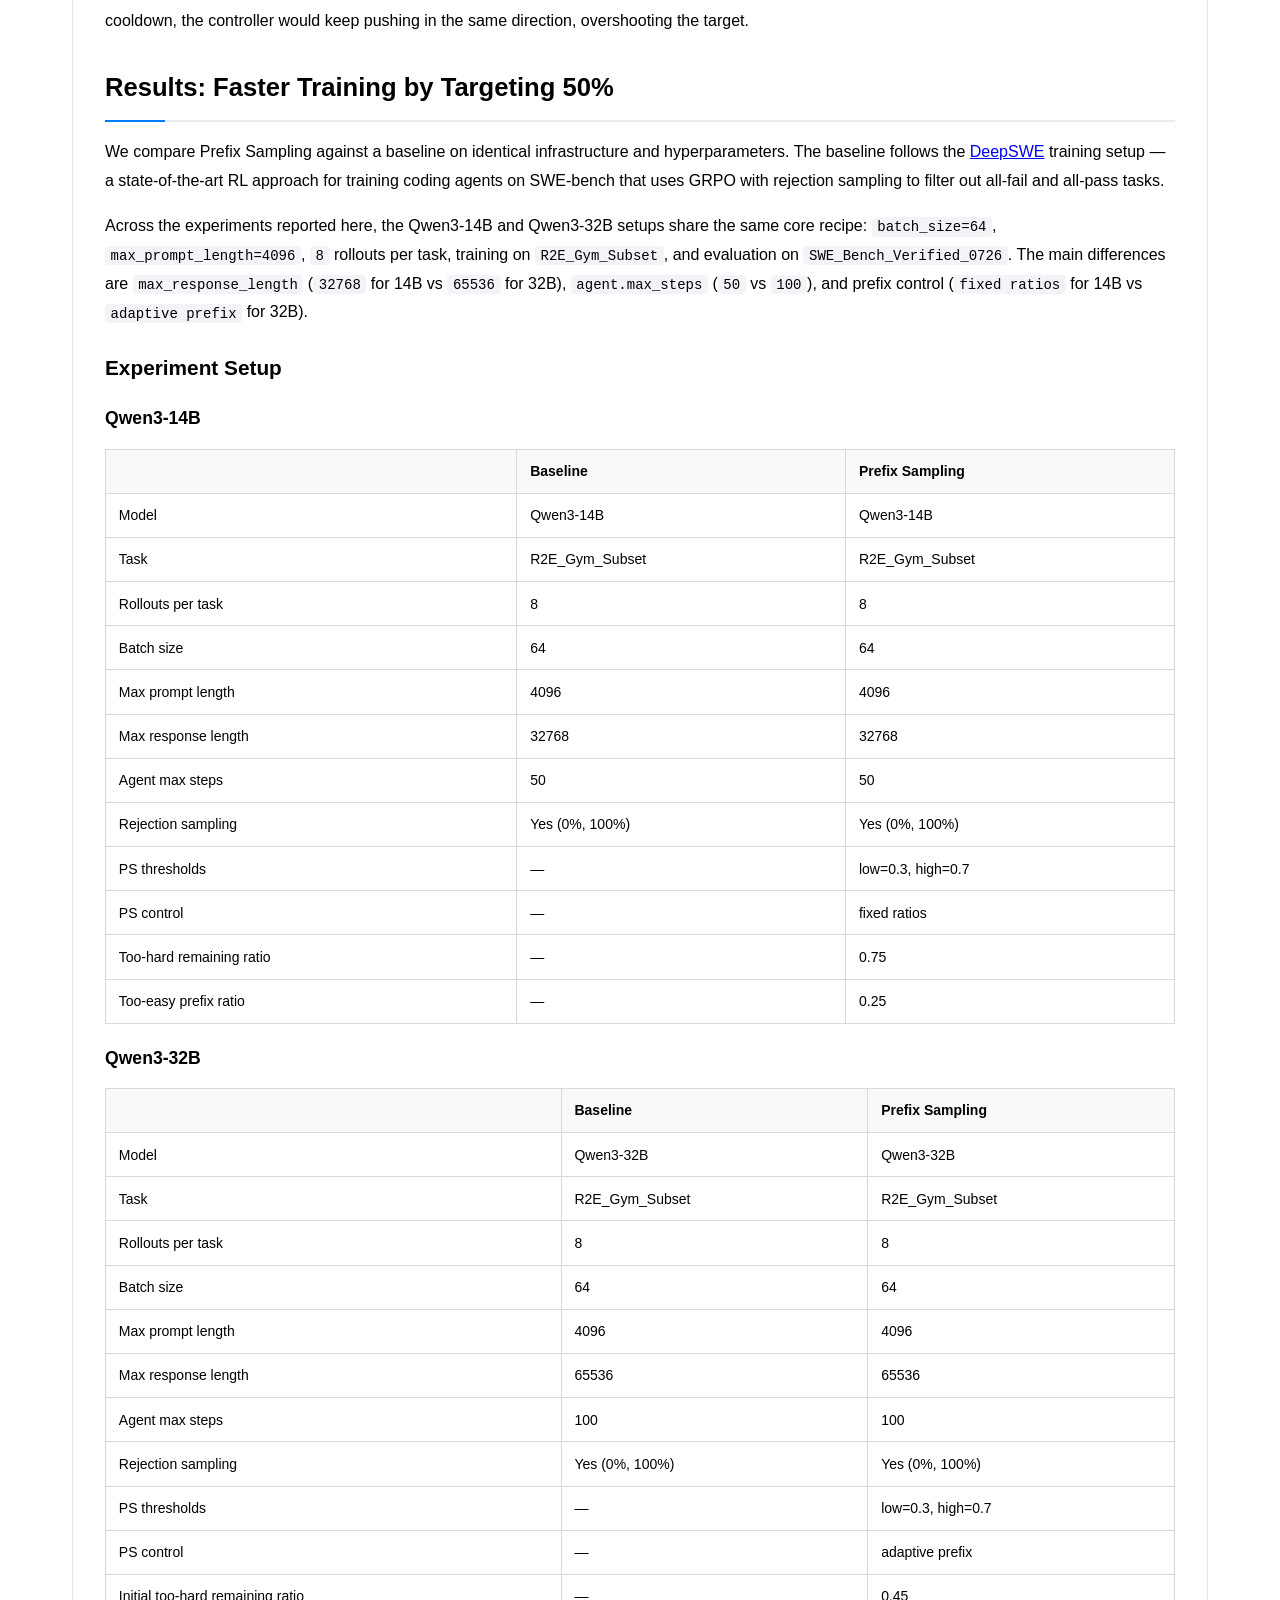
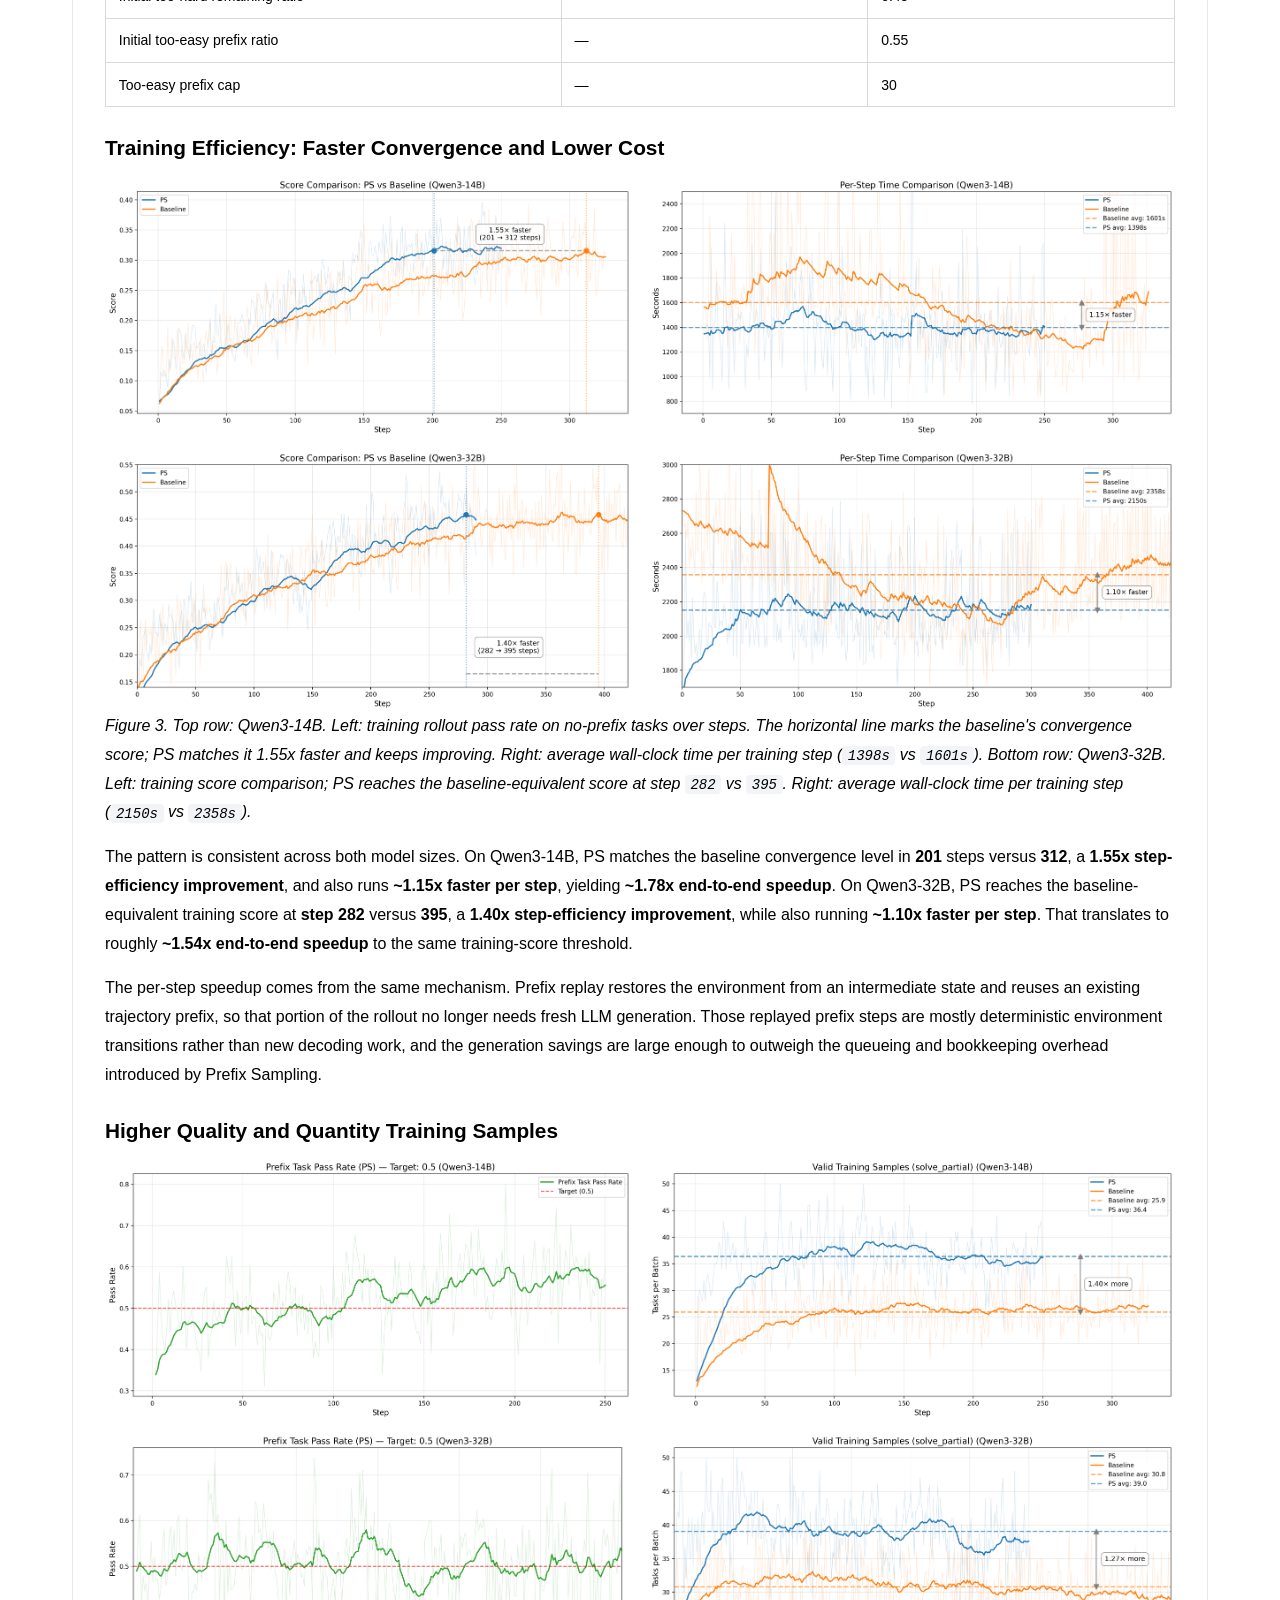
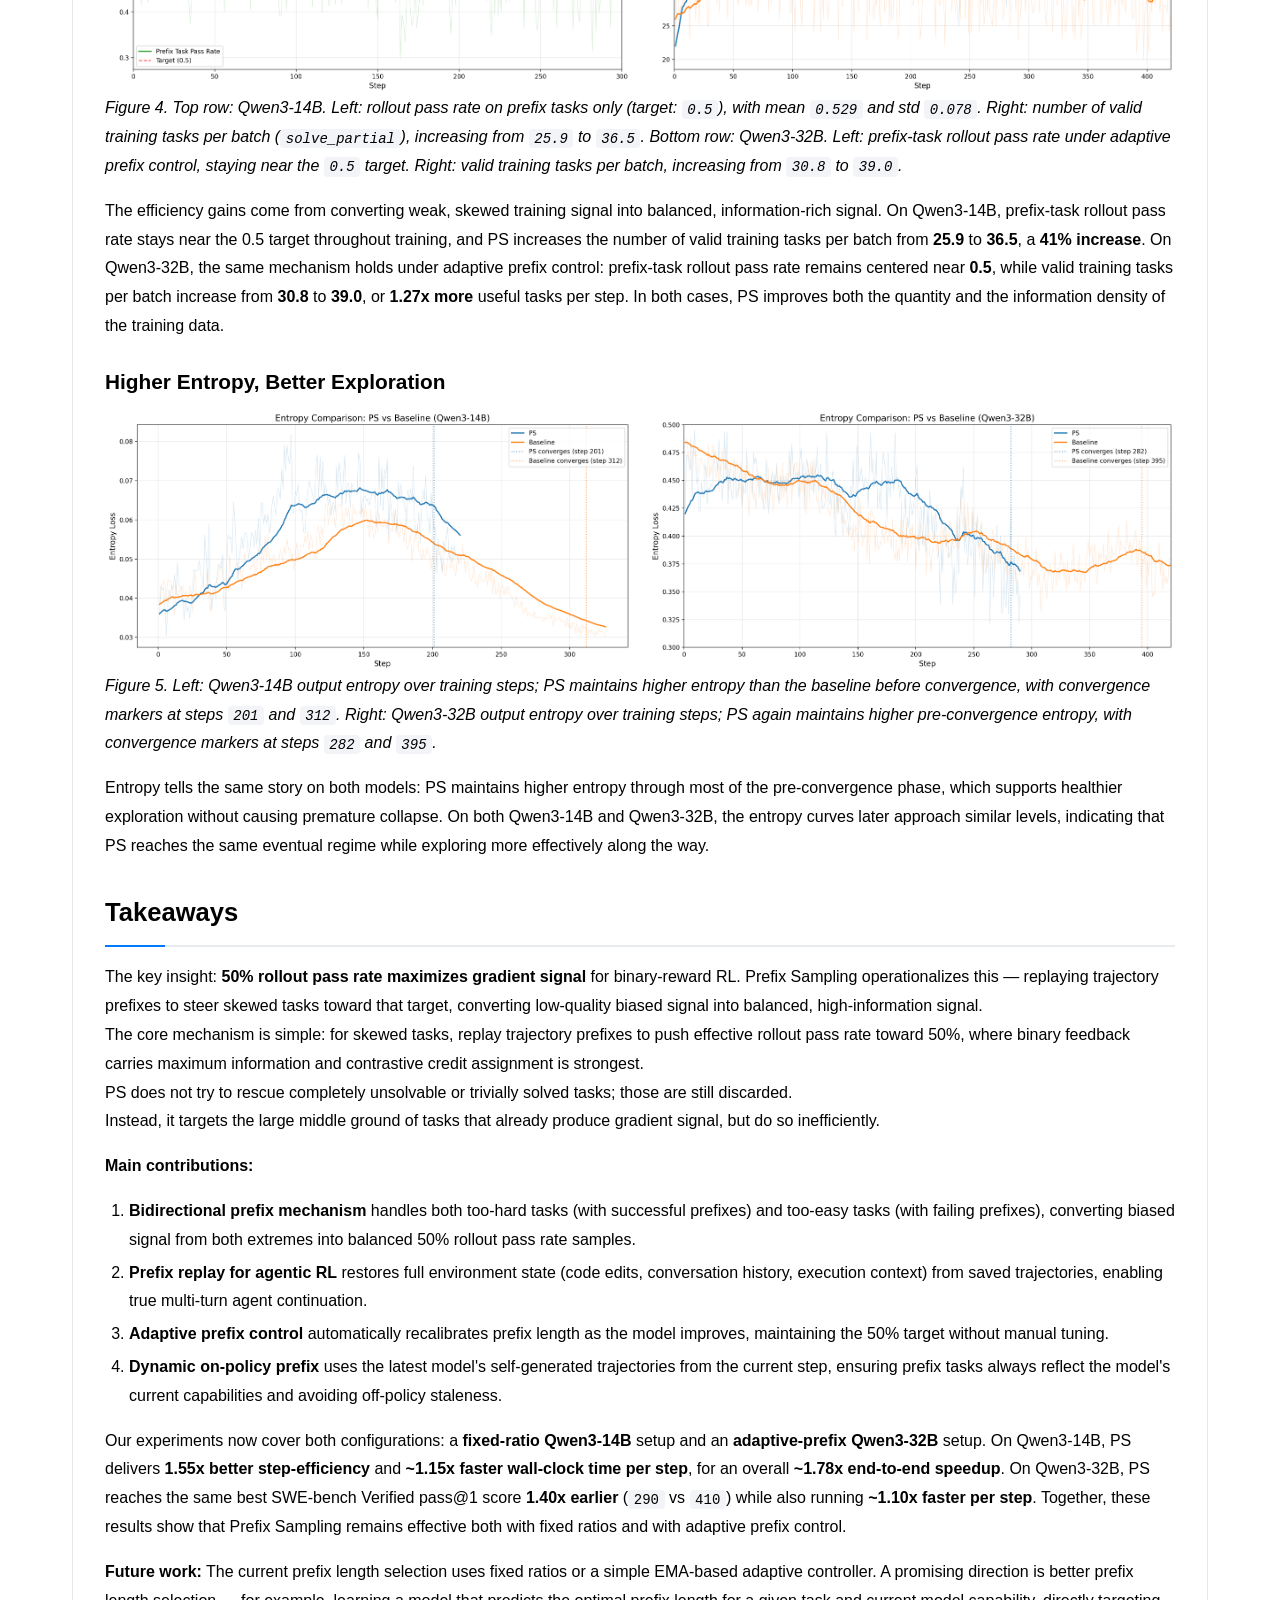
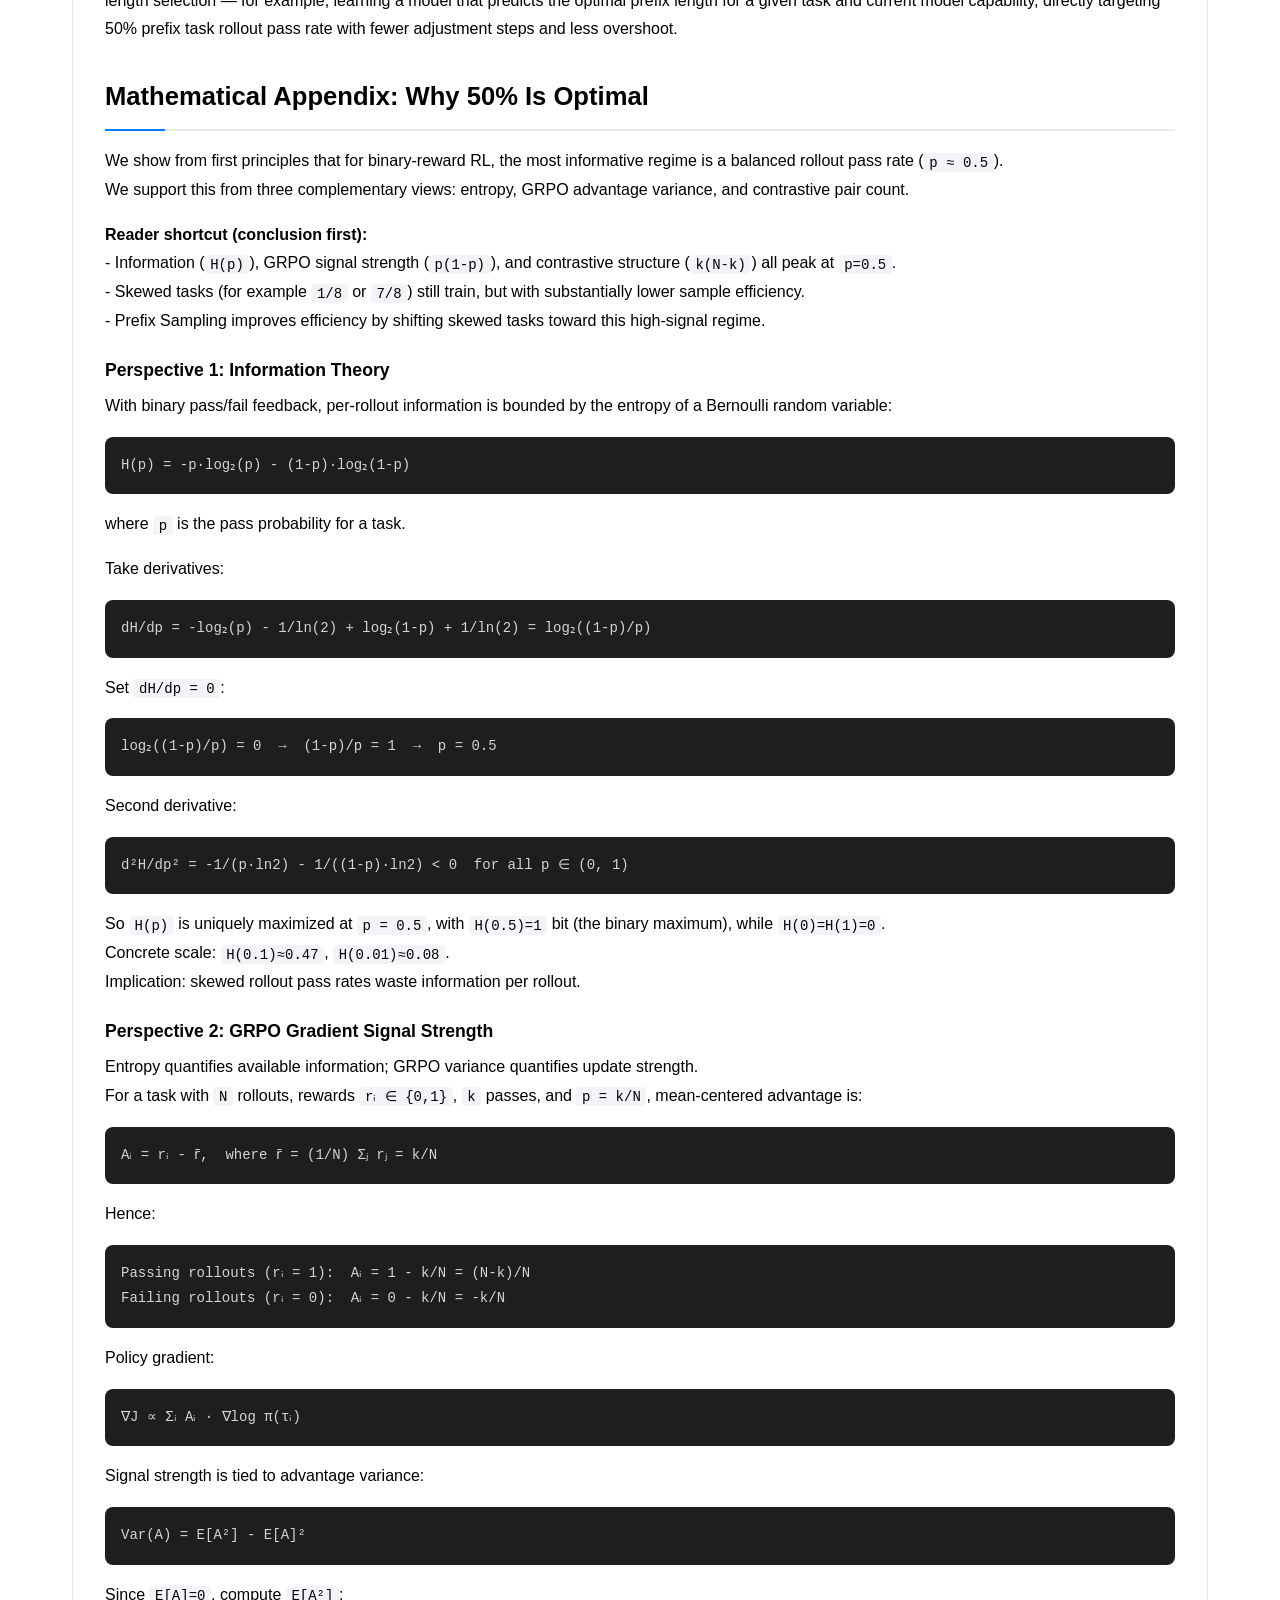
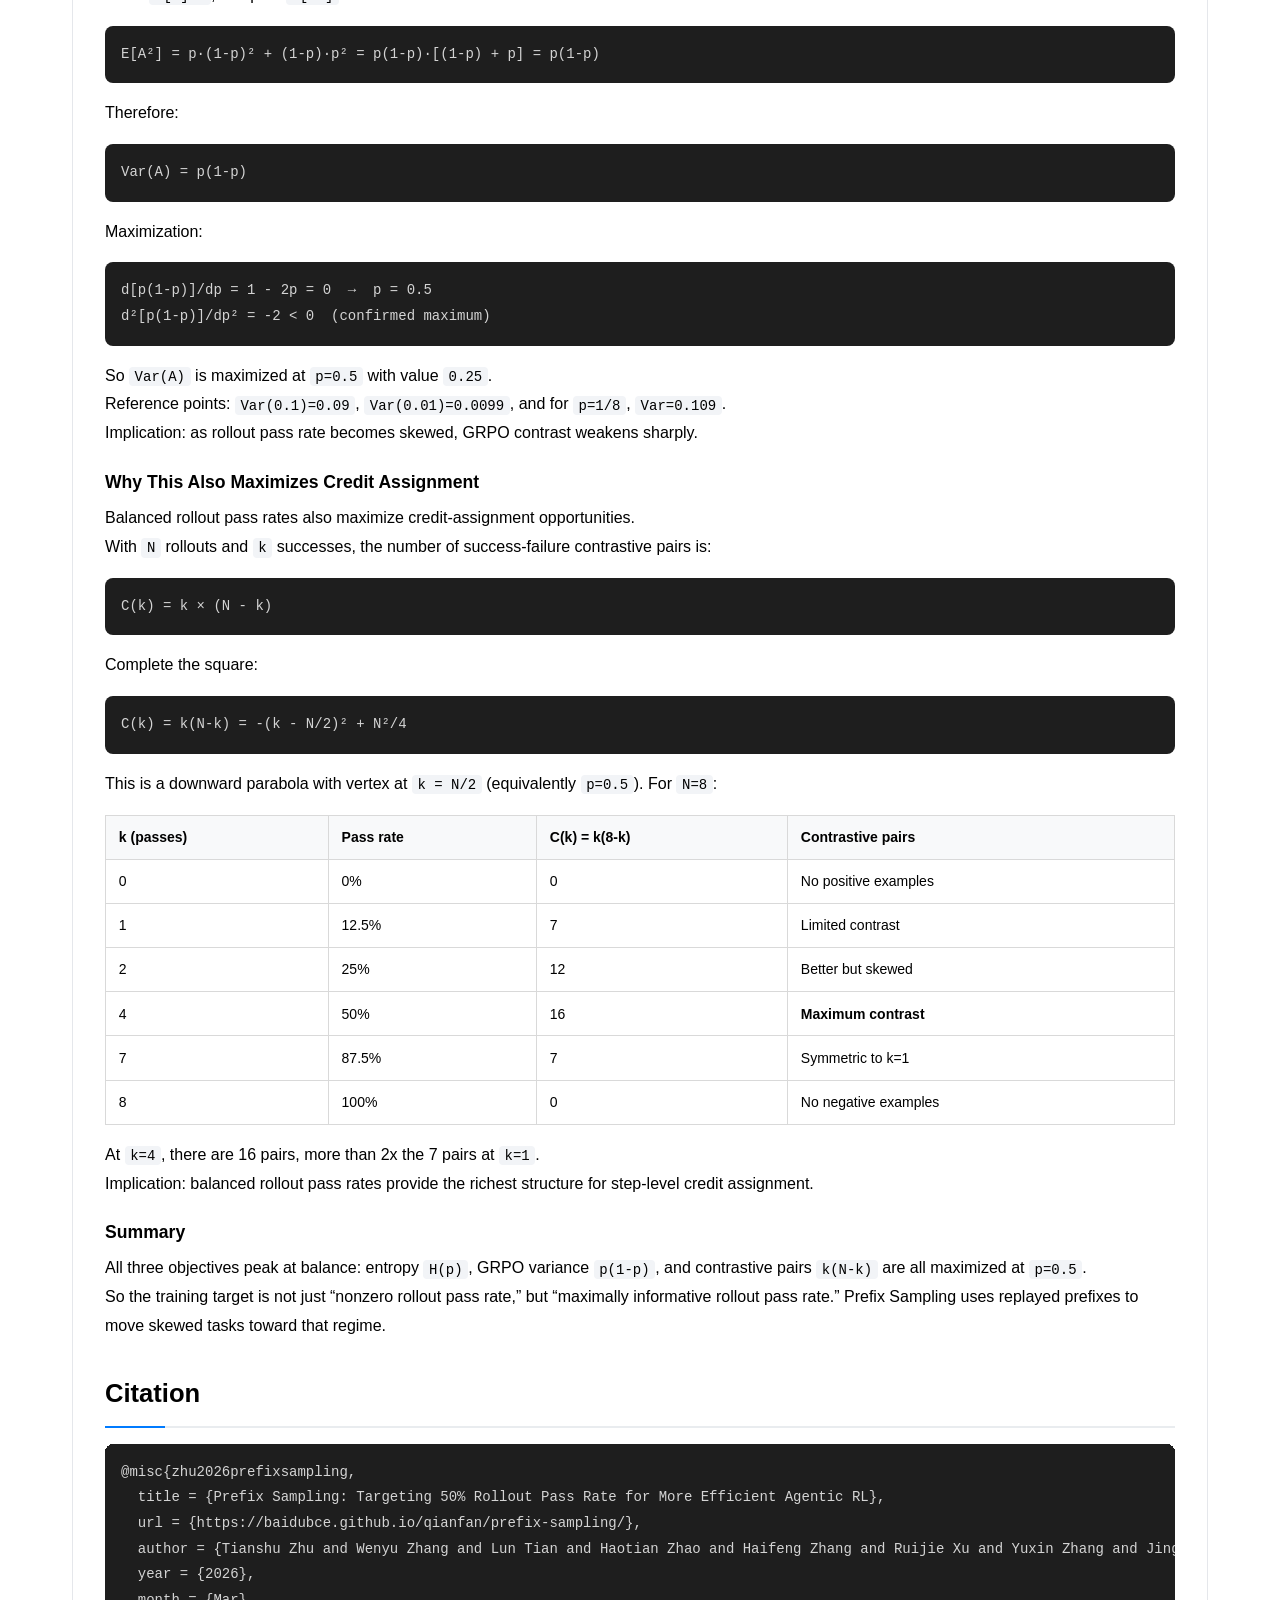
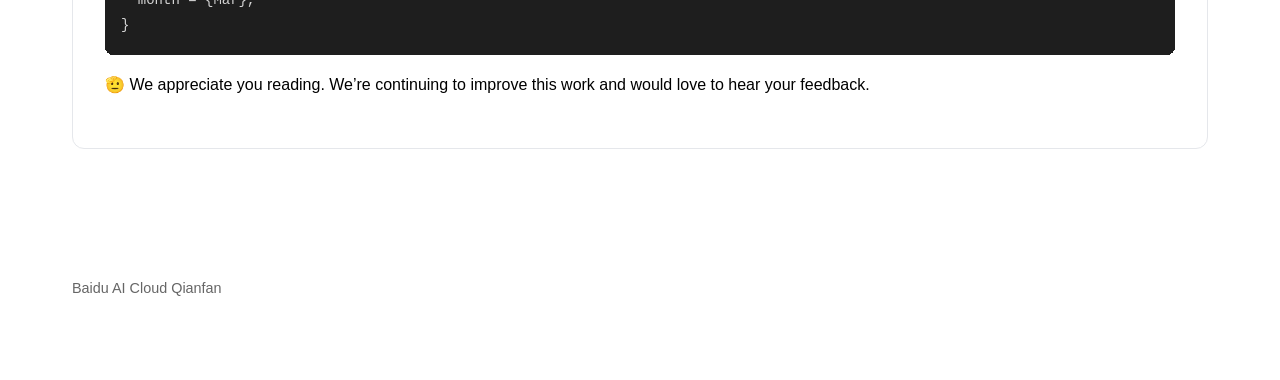
==== commit 029634ae: "Render prefix-sampling TOC in two columns" ====
--- a/qianfan/prefix-sampling/index.html
+++ b/qianfan/prefix-sampling/index.html
@@ -25,8 +25,7 @@
   </div>
 </section>
 <section class="section">
-  <div class="article-layout article-layout-single">
-    <div class="article">
+  <div class="article">
     <a class="back-link" href="../index_en.html">← Back to Qianfan Research</a>
 <h2>TL;DR</h2>
 <div style="display: flex; gap: 16px; margin-bottom: 12px;">
@@ -449,7 +448,6 @@
 </code></pre>
 <p>🫡 We appreciate you reading. We’re continuing to improve this work and would love to hear your feedback.</p>
   </div>
-  </div>
 </section>
 <div class="image-modal" id="image-modal">
   <span class="image-modal-close" id="image-modal-close">&times;</span>
@@ -480,31 +478,34 @@
 
       const headings = Array.from(article.querySelectorAll('h2, h3, h4'));
       if (headings.length > 0 && tocContainer) {
-        const title = document.createElement('div');
-        title.className = 'article-toc-title';
-        title.textContent = 'Table of Contents';
-
-        const list = document.createElement('ul');
-        list.className = 'article-toc-list';
+        const grid = document.createElement('div');
+        grid.className = 'article-toc-grid';
+
+        const columns = [document.createElement('div'), document.createElement('div')];
+        columns.forEach((column) => {
+          column.className = 'toc-column';
+          grid.appendChild(column);
+        });
+
+        const splitIndex = Math.ceil(headings.length / 2);
 
         headings.forEach((heading, index) => {
           if (!heading.id) {
             heading.id = slugify(heading.textContent, `section-${index + 1}`);
           }
 
-          const item = document.createElement('li');
-          item.className = `toc-level-${heading.tagName.toLowerCase()}`;
+          const item = document.createElement('div');
+          item.className = `toc-item toc-level-${heading.tagName.toLowerCase()}`;
 
           const link = document.createElement('a');
           link.href = `#${heading.id}`;
           link.textContent = heading.textContent;
 
           item.appendChild(link);
-          list.appendChild(item);
+          columns[index < splitIndex ? 0 : 1].appendChild(item);
         });
 
-        tocContainer.appendChild(title);
-        tocContainer.appendChild(list);
+        tocContainer.appendChild(grid);
       }
 
       article.addEventListener('click', (event) => {
--- a/qianfan/style.css
+++ b/qianfan/style.css
@@ -1157,8 +1157,6 @@
 .language-switch { margin-top: 1rem; font-size: 0.95rem; color: var(--text-secondary); }
 .language-switch a { color: var(--text-primary); text-decoration: none; }
 .language-switch a:hover { opacity: .7; }
-.article-layout { display: grid; grid-template-columns: 220px minmax(0, 1fr); gap: 2rem; align-items: start; }
-.article-layout-single { display: block; }
 .toc-inline-section {
   background: #f8f9fa;
   padding: 1.5rem;
@@ -1172,19 +1170,13 @@
   padding-bottom: 0;
 }
 .toc-inline-card h2::after { display: none; }
-.article-toc-title {
-  font-size: 1.1rem;
-  font-weight: 700;
-  color: var(--text-primary);
-  margin-bottom: 0.9rem;
-}
-.article-toc-list { list-style: none; padding: 0; margin: 0; }
-.article-toc-list li { margin-bottom: 0.45rem; }
-.article-toc-list a { color: var(--text-secondary); text-decoration: none; line-height: 1.45; display: inline-block; }
-.article-toc-list a:hover { color: var(--text-primary); }
+.article-toc-grid { display: flex; flex-wrap: wrap; gap: 2rem; font-size: 0.9rem; line-height: 1.6; color: #666; }
+.toc-column { flex: 1; min-width: 280px; }
+.toc-item { width: 100%; margin-bottom: 0.45rem; }
+.toc-item a { color: inherit; text-decoration: none; }
 .toc-level-h2 a { font-weight: 700; color: var(--text-primary); }
-.toc-level-h3 { padding-left: 1rem; }
-.toc-level-h4 { padding-left: 2rem; }
+.toc-level-h3 { padding-left: 1rem; margin-top: -0.1rem; }
+.toc-level-h4 { padding-left: 2rem; font-size: 0.85rem; }
 .article { background: #fff; border: 1px solid #e5e7eb; border-radius: 12px; padding: 2rem; }
 .article h1 { font-size: 2rem; margin-bottom: 1rem; }
 .article h2 { font-size: 1.6rem; margin-top: 2rem; margin-bottom: 1rem; }
@@ -1209,6 +1201,7 @@
   .container { padding: 0 1rem; }
   .hero-title { font-size: 1.6rem; }
   .toc-inline-section { padding: 1rem; }
+  .toc-column { min-width: 100%; }
   .article { padding: 1.25rem; }
   .research-row { display: block !important; padding: 1.5rem 0; }
   .research-date { max-width: none; margin-bottom: 0.35rem; }
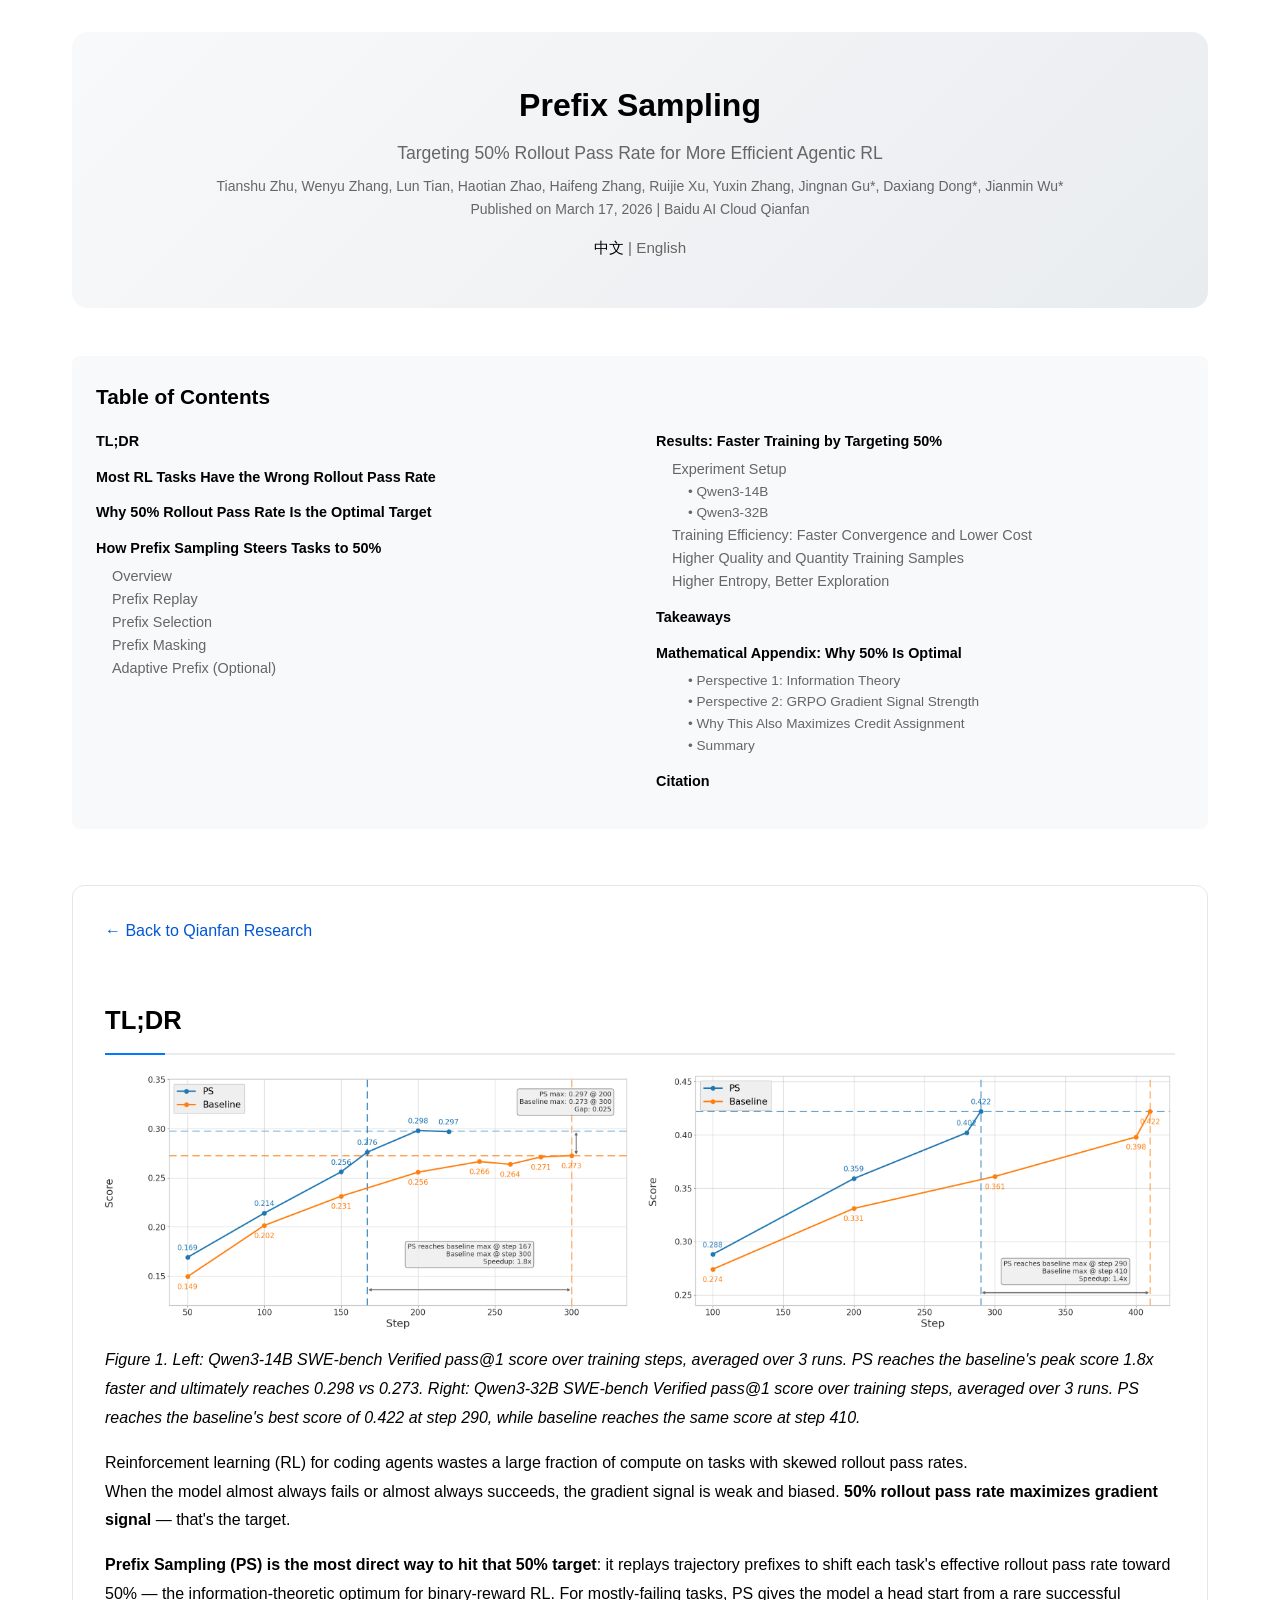
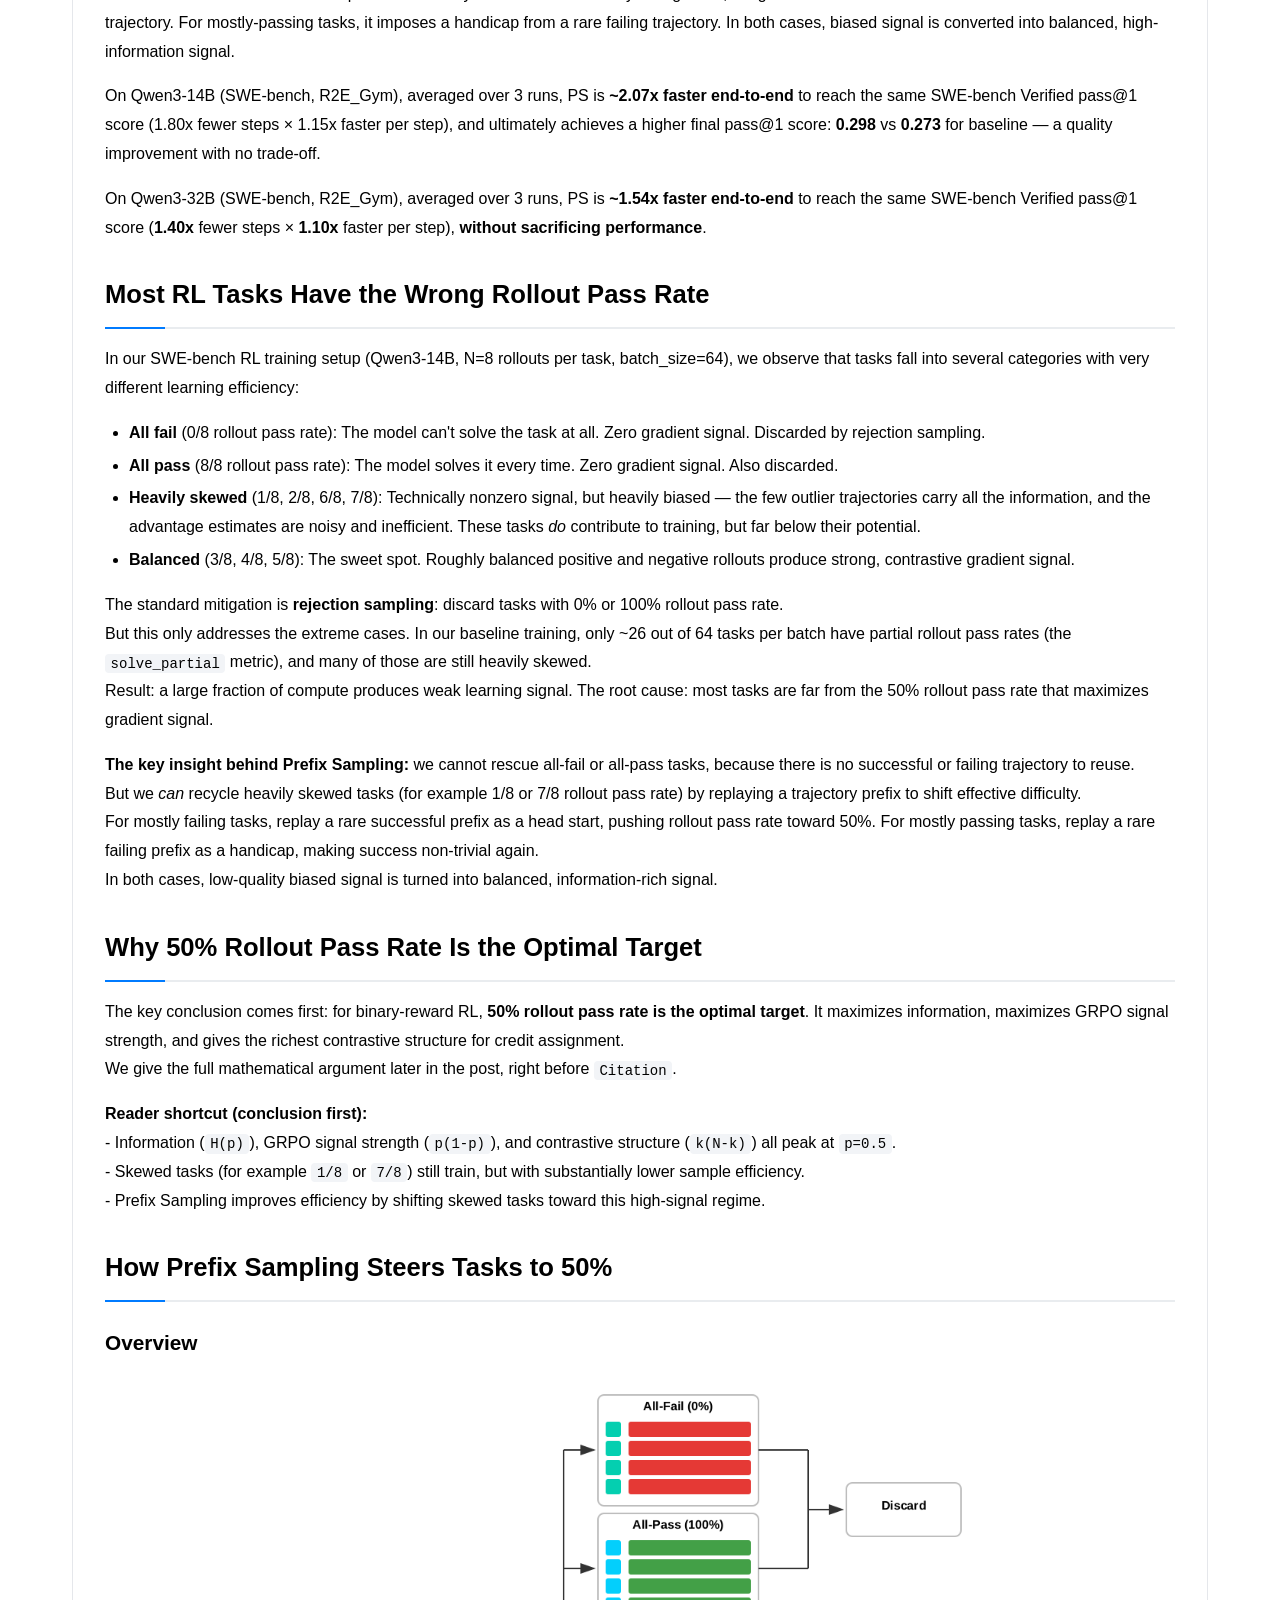
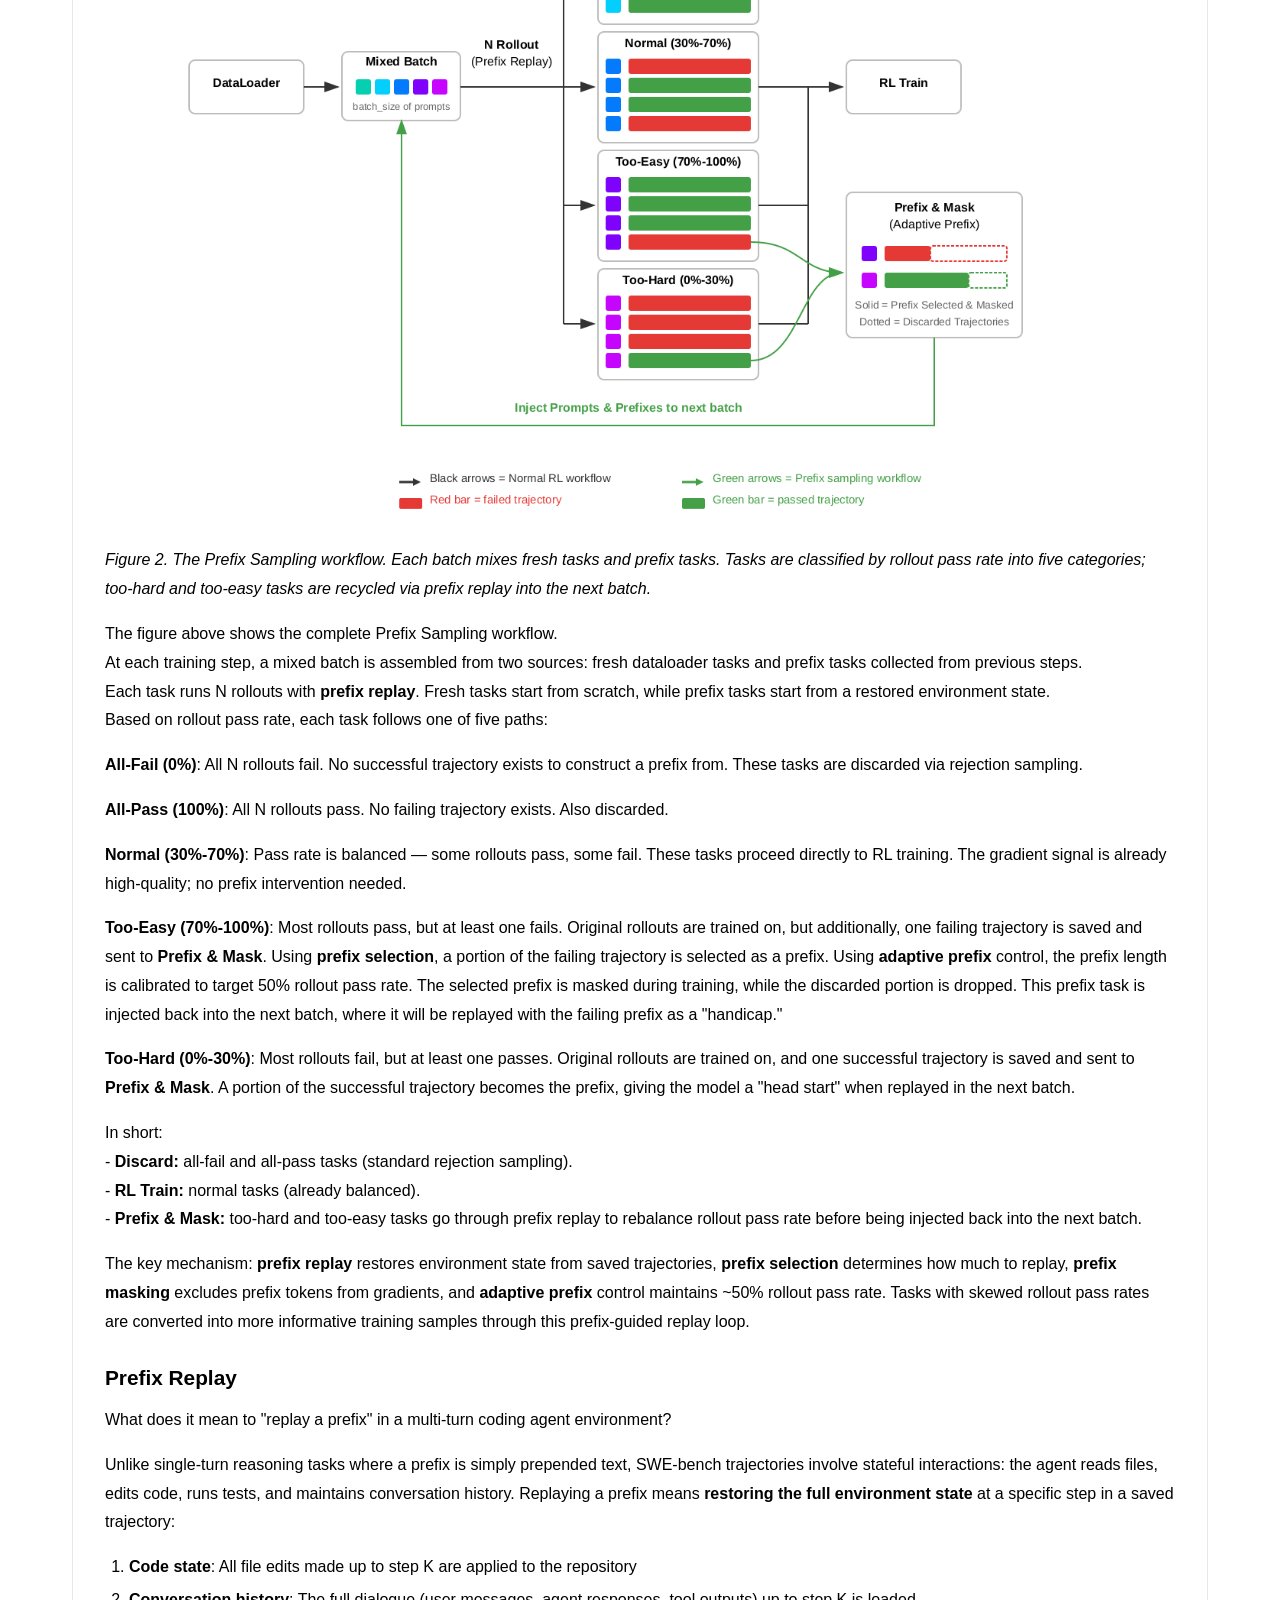
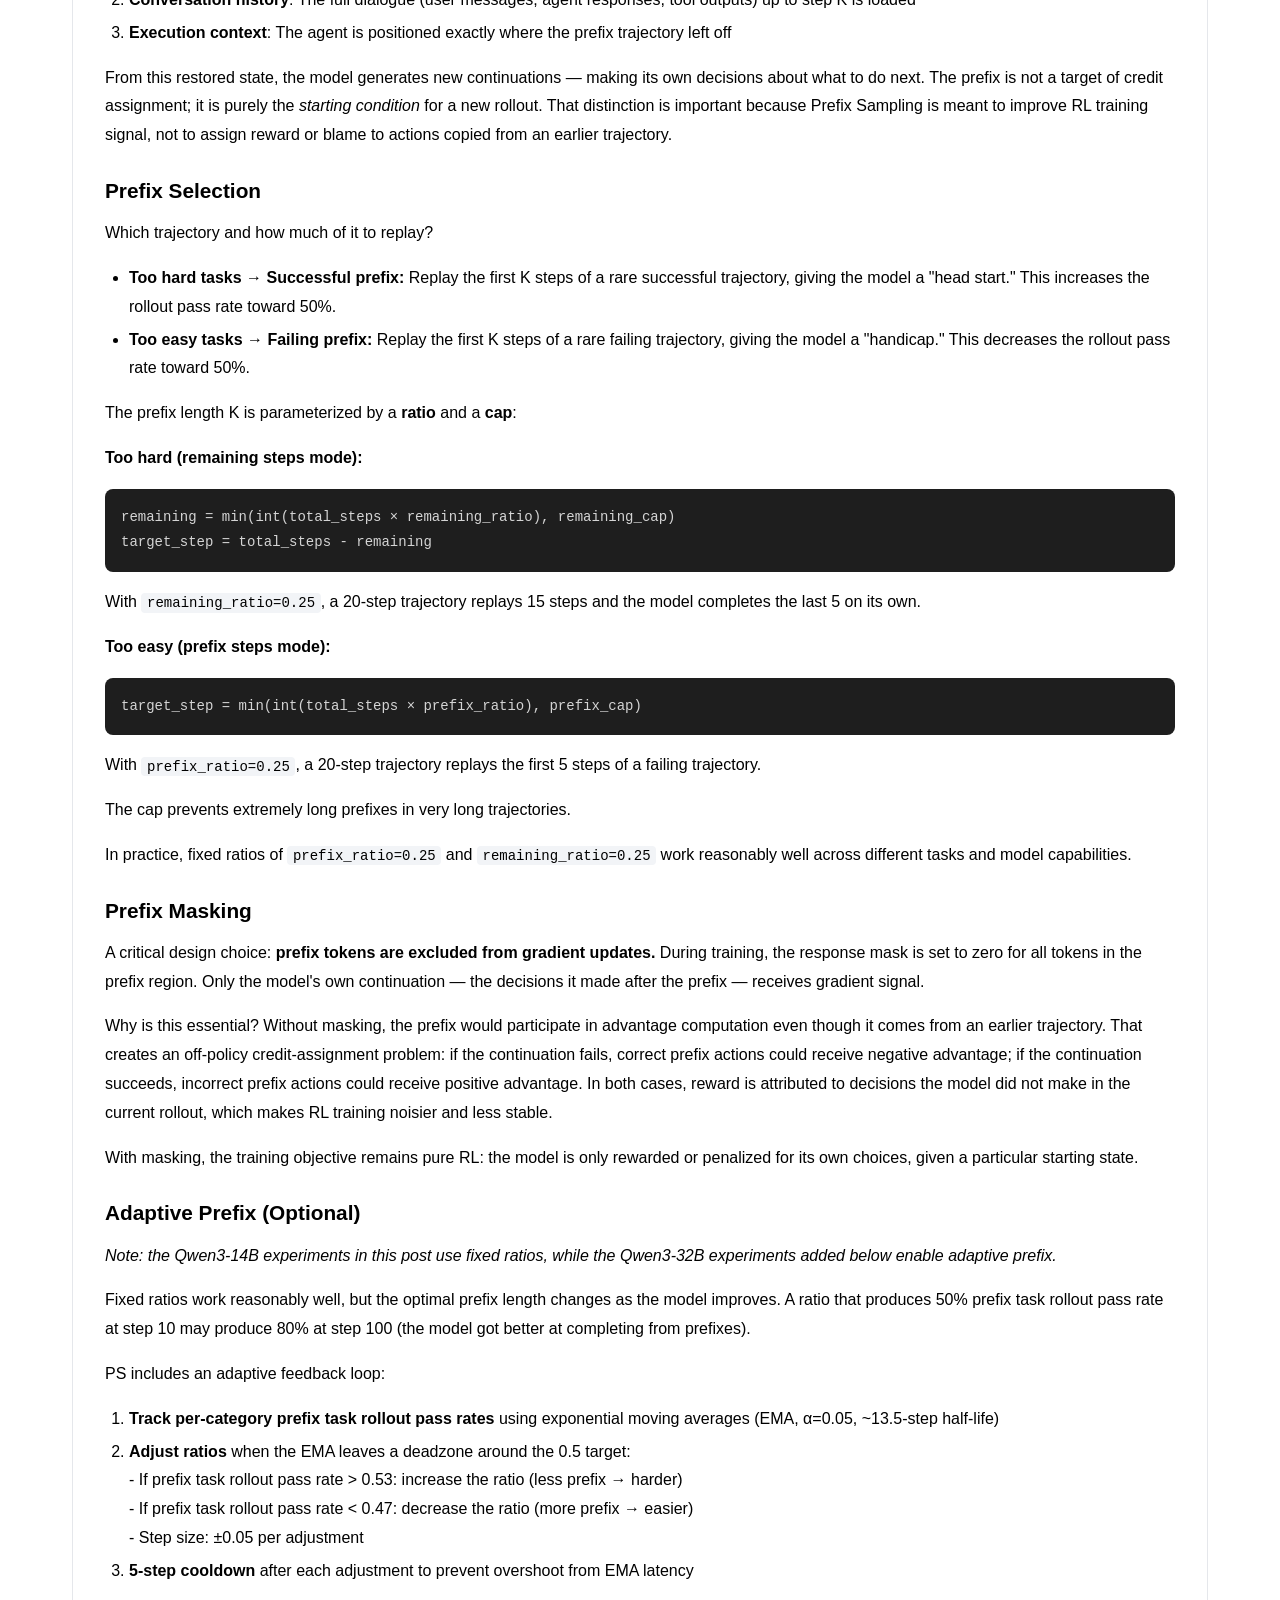
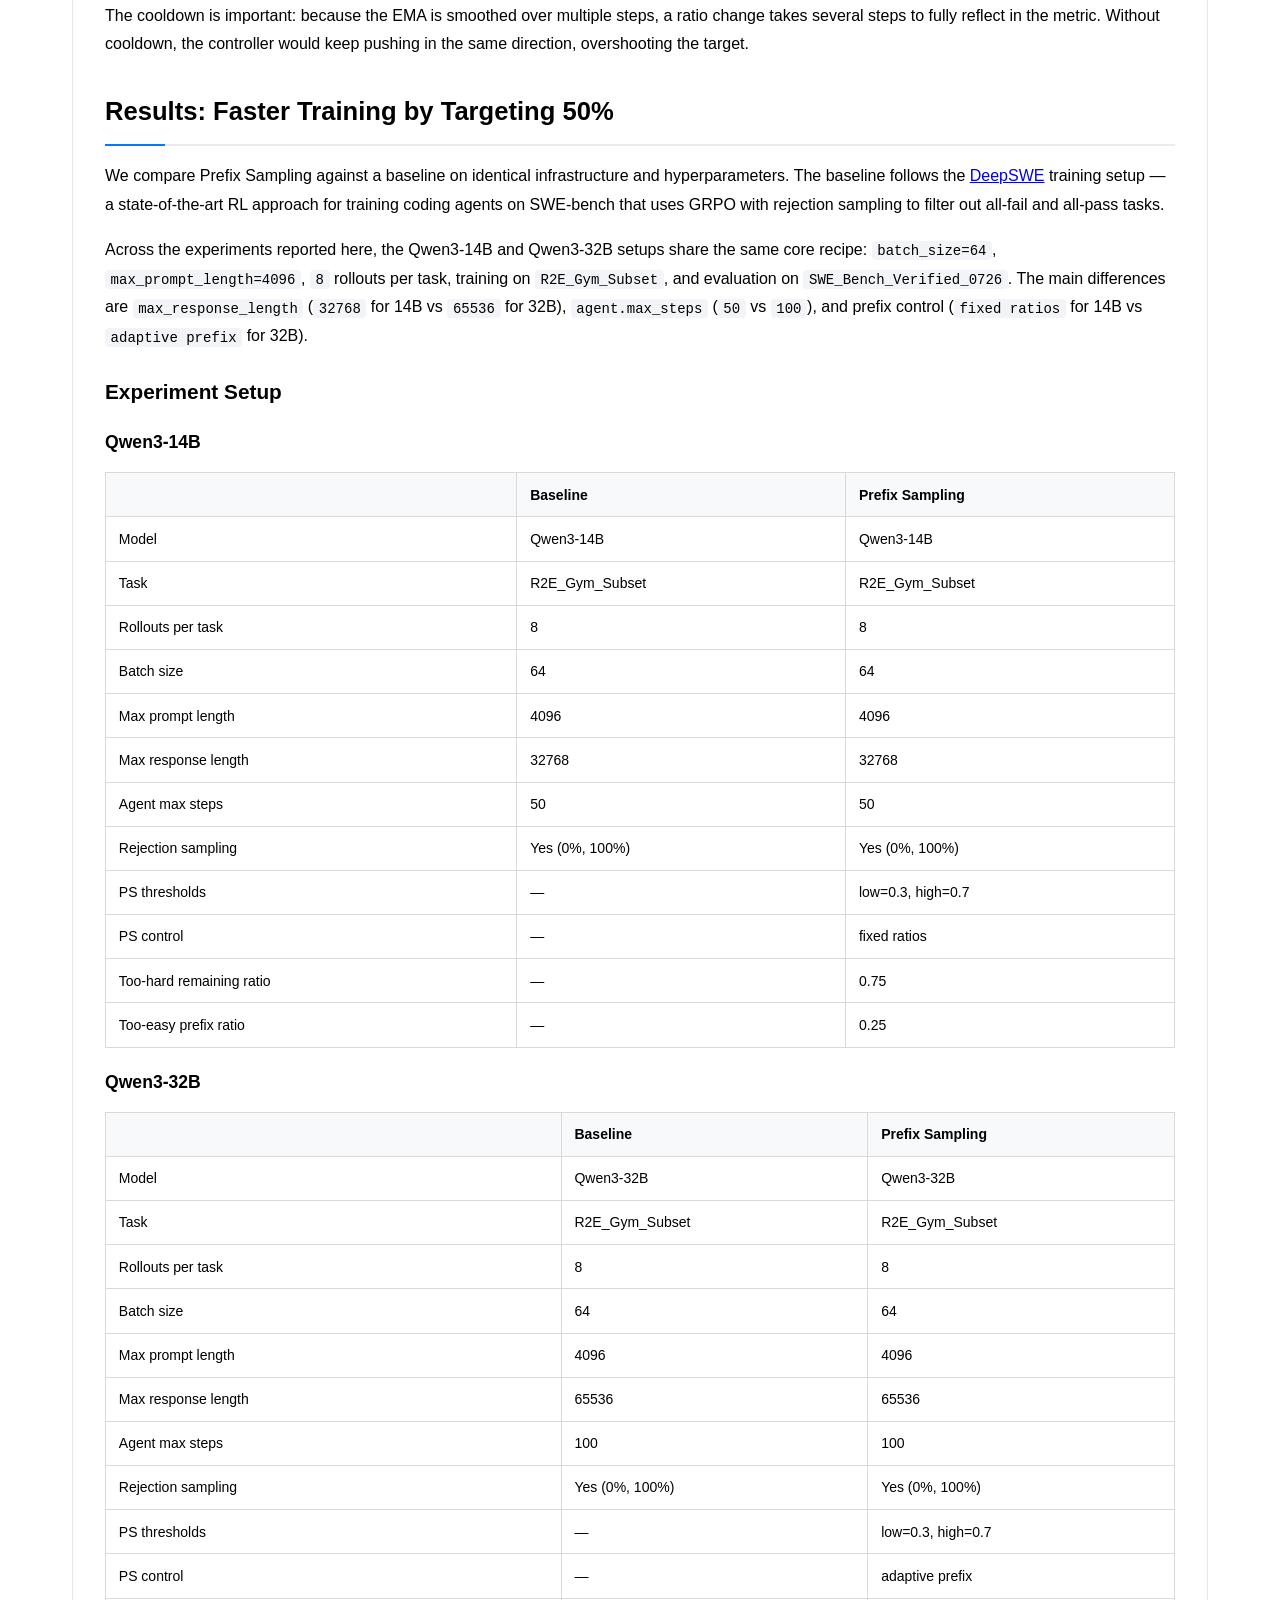
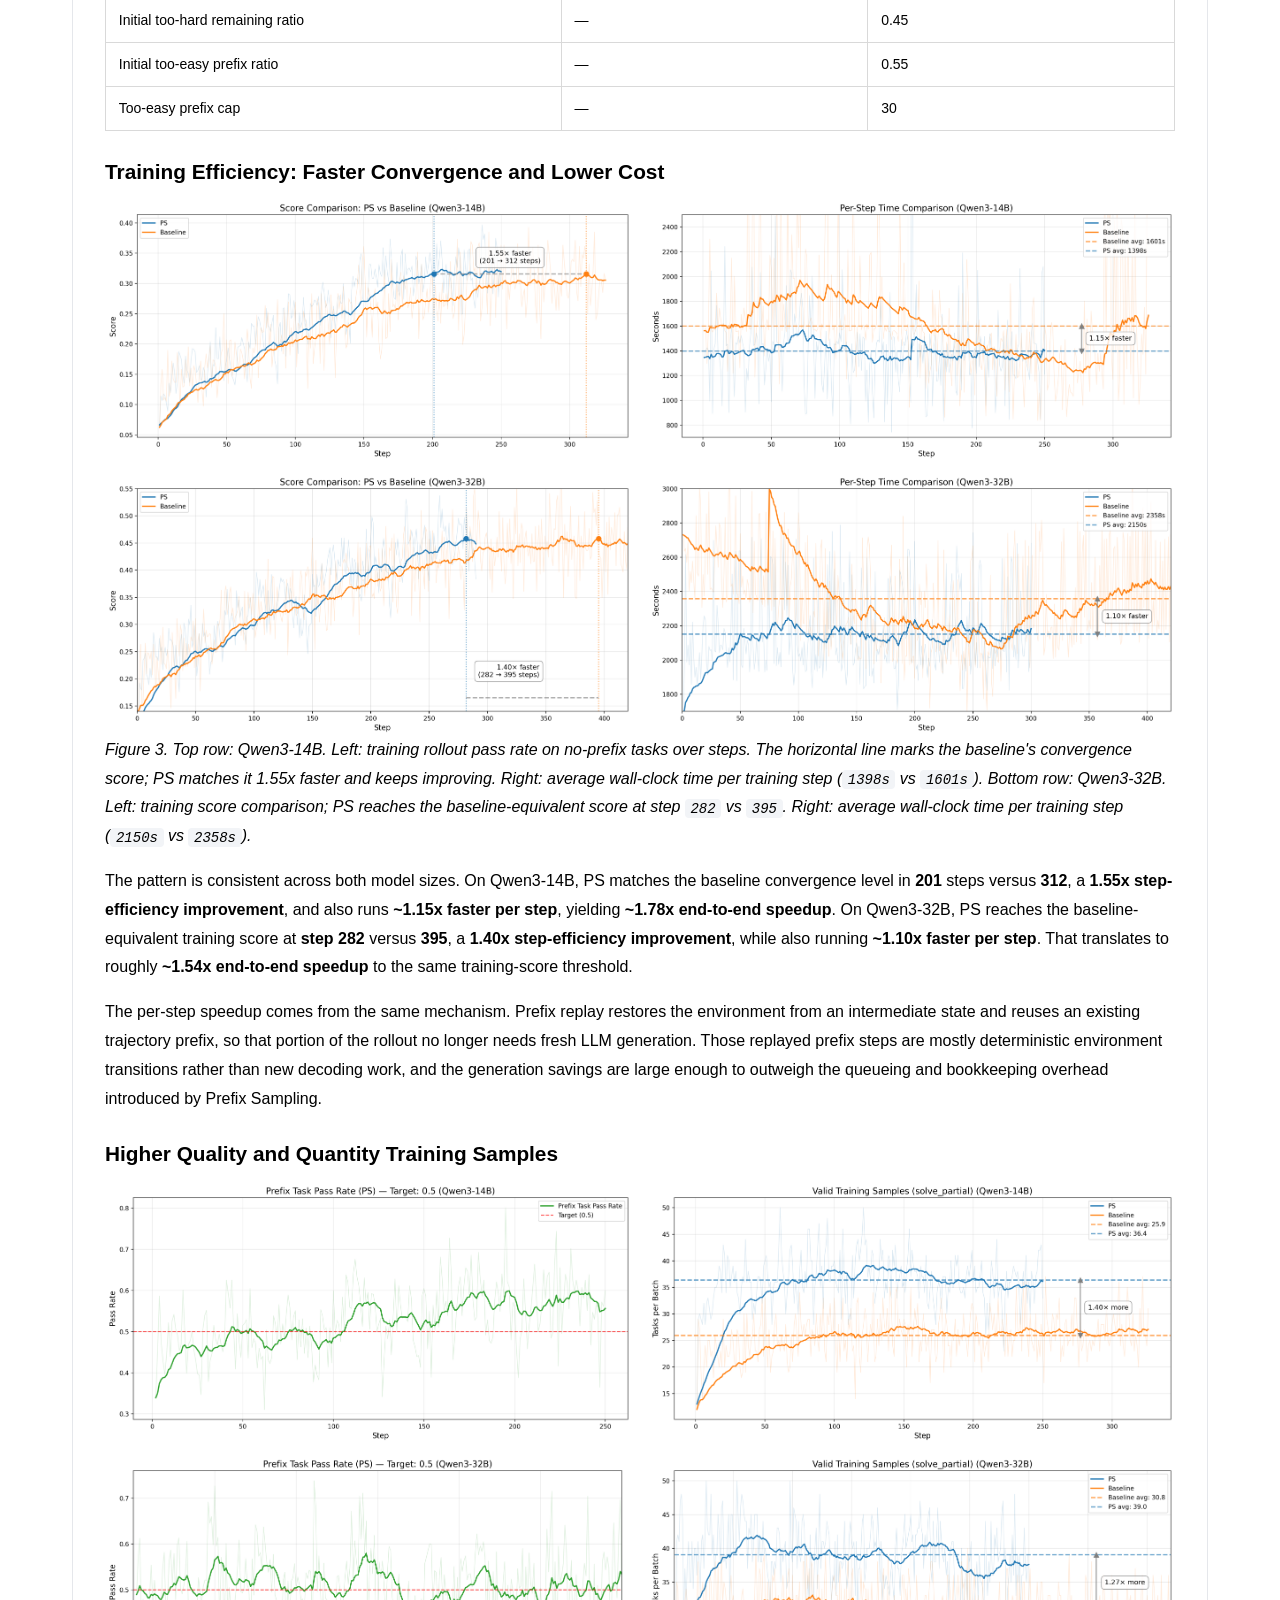
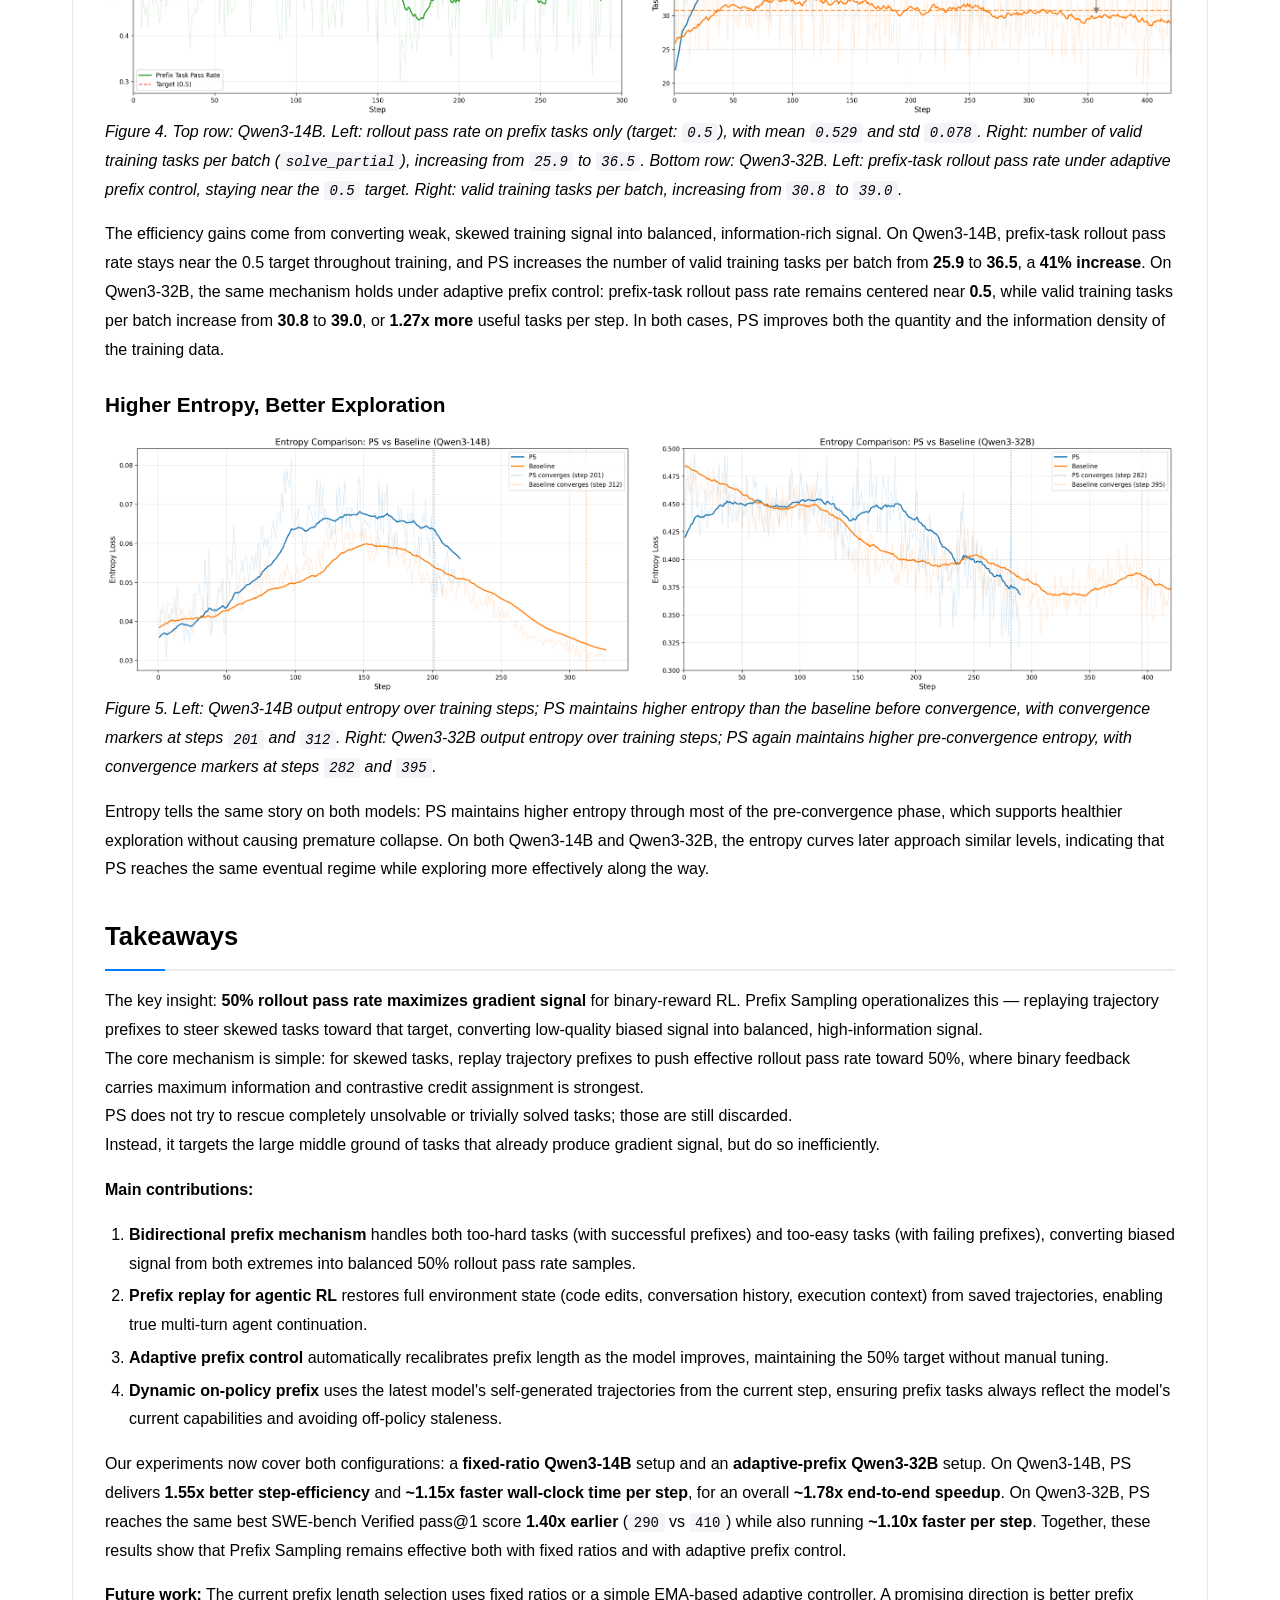
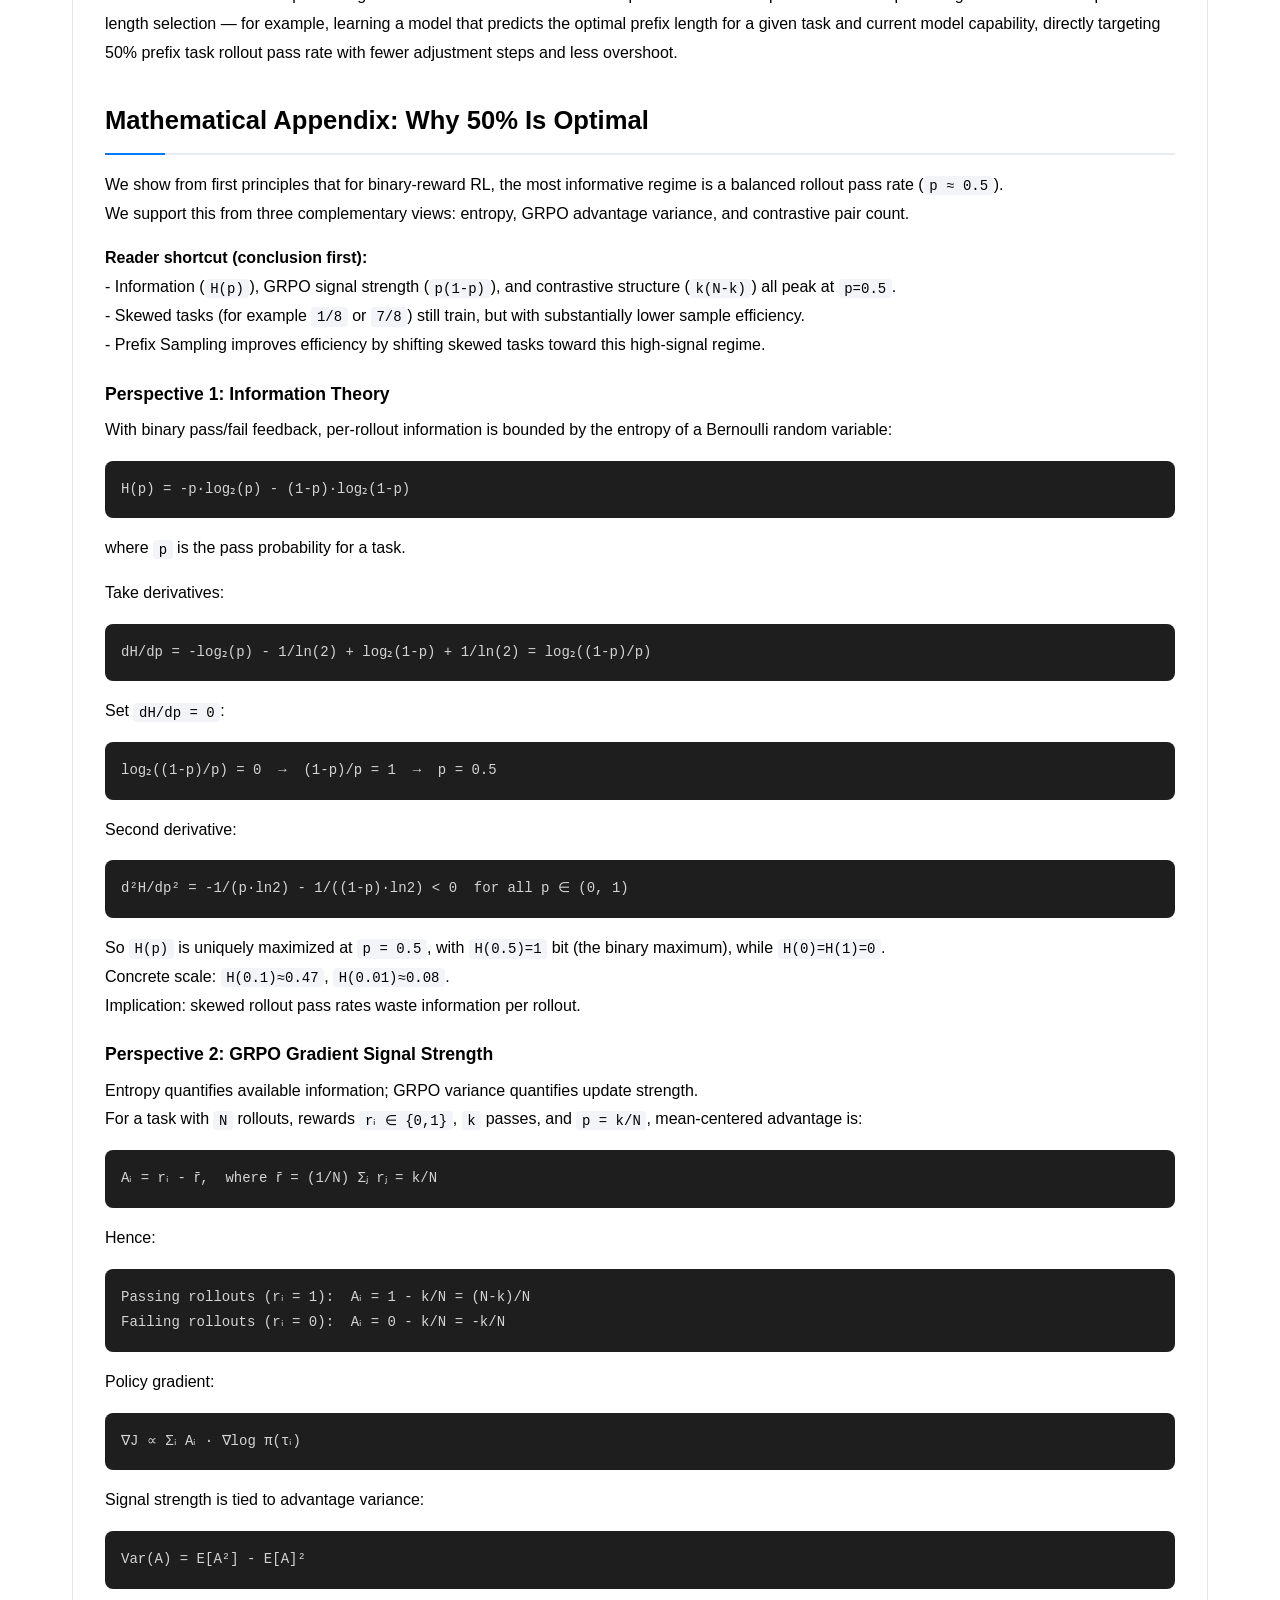
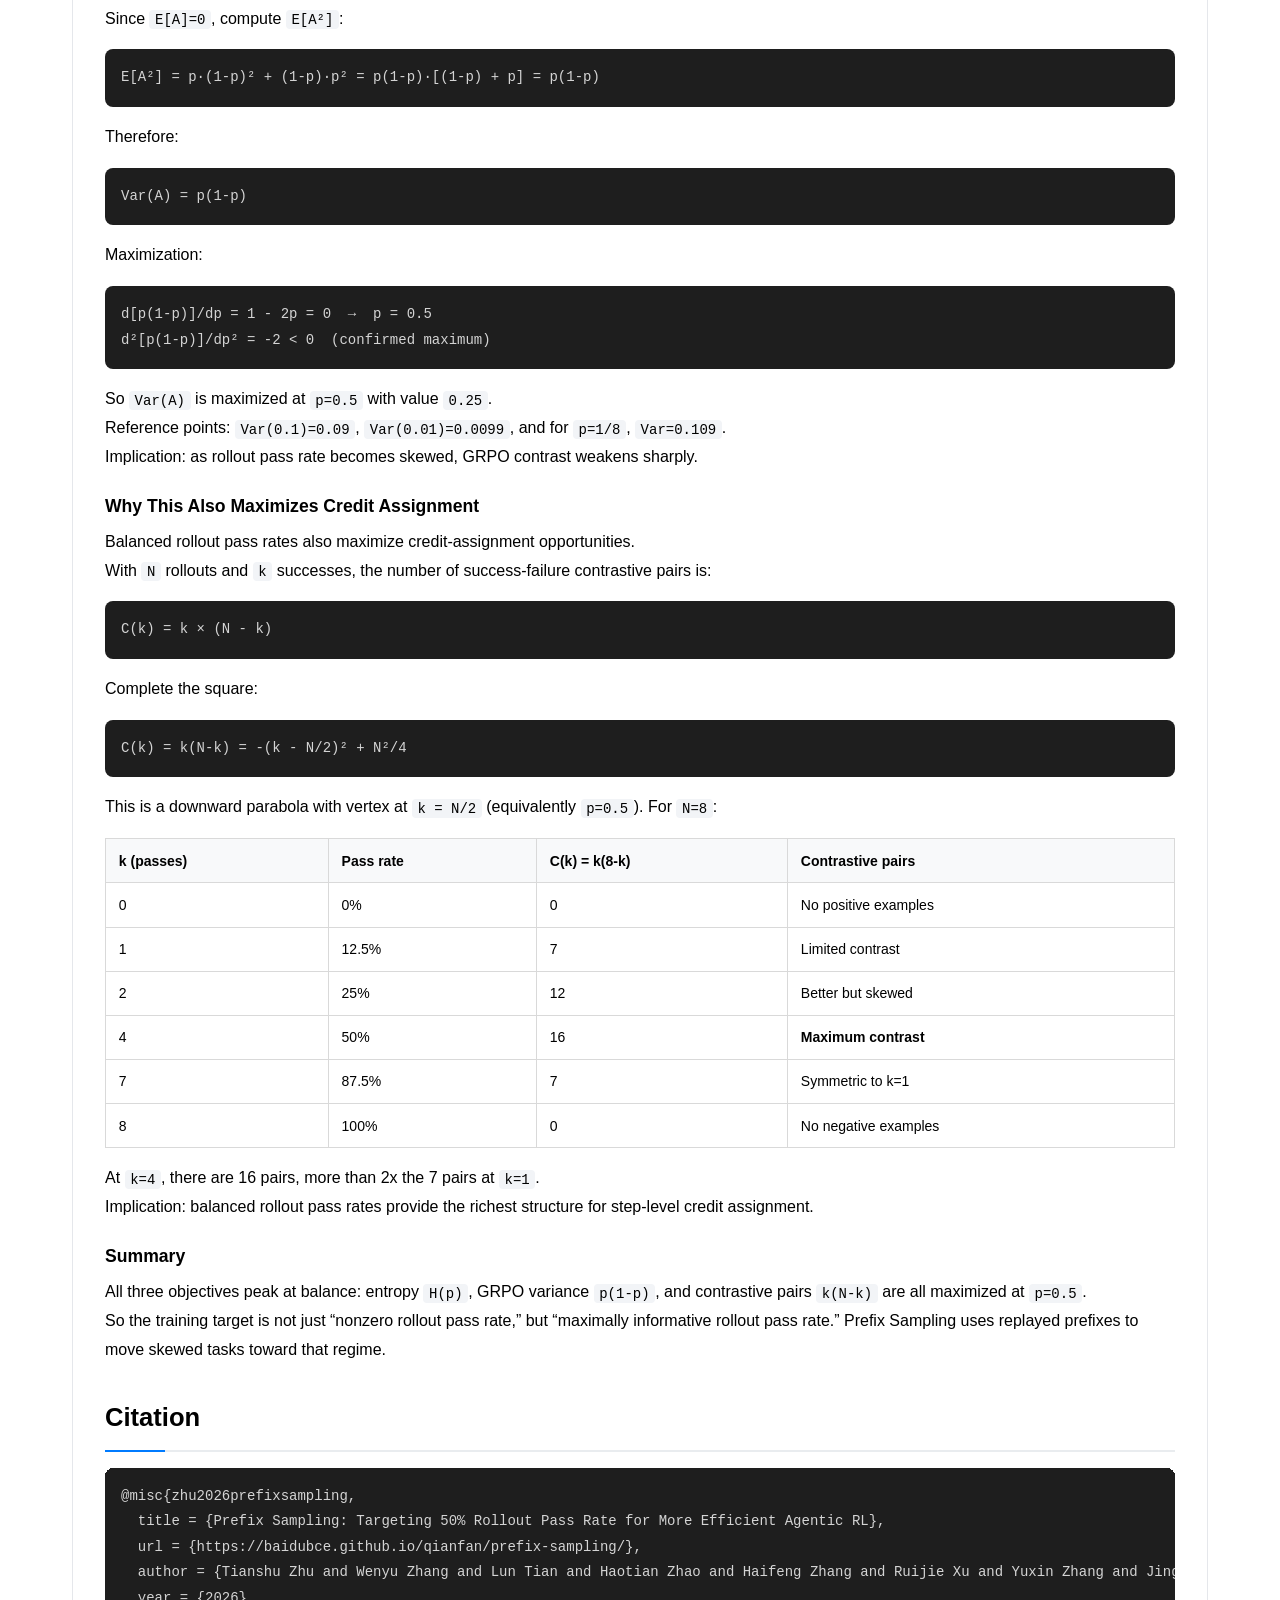
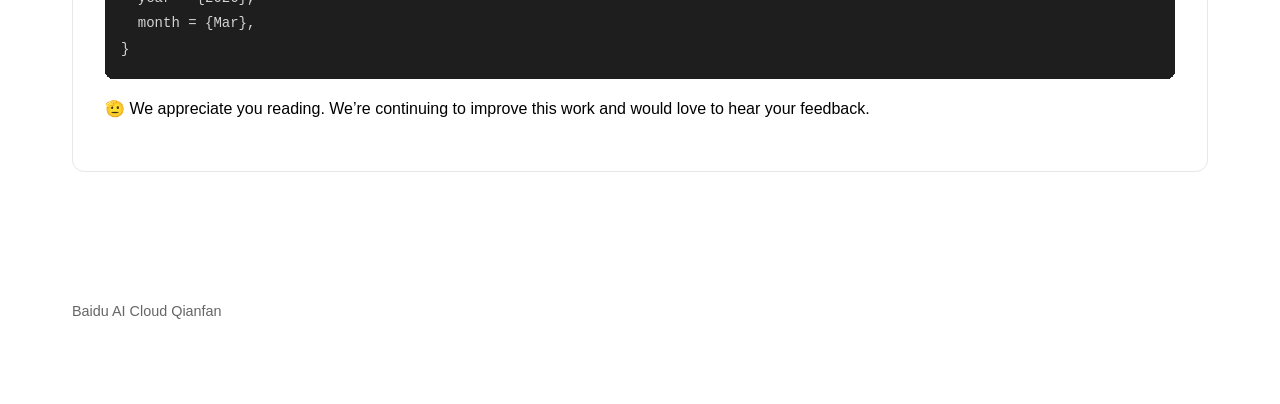
==== commit aa3f88aa: "Match prefix-sampling TOC DOM to Qianfan-VL" ====
--- a/qianfan/prefix-sampling/index.html
+++ b/qianfan/prefix-sampling/index.html
@@ -478,31 +478,103 @@
 
       const headings = Array.from(article.querySelectorAll('h2, h3, h4'));
       if (headings.length > 0 && tocContainer) {
-        const grid = document.createElement('div');
-        grid.className = 'article-toc-grid';
-
-        const columns = [document.createElement('div'), document.createElement('div')];
-        columns.forEach((column) => {
-          column.className = 'toc-column';
-          grid.appendChild(column);
-        });
-
-        const splitIndex = Math.ceil(headings.length / 2);
-
-        headings.forEach((heading, index) => {
+        const ensureId = (heading, index) => {
           if (!heading.id) {
             heading.id = slugify(heading.textContent, `section-${index + 1}`);
           }
-
-          const item = document.createElement('div');
-          item.className = `toc-item toc-level-${heading.tagName.toLowerCase()}`;
-
+        };
+
+        const groups = [];
+        let currentH2 = null;
+        let currentH3Block = null;
+
+        headings.forEach((heading, index) => {
+          ensureId(heading, index);
+          const level = heading.tagName.toLowerCase();
+
+          if (level === 'h2') {
+            currentH2 = { heading, children: [] };
+            groups.push(currentH2);
+            currentH3Block = null;
+            return;
+          }
+
+          if (!currentH2) {
+            currentH2 = { heading, children: [] };
+            groups.push(currentH2);
+          }
+
+          if (level === 'h3') {
+            currentH3Block = { heading, children: [] };
+            currentH2.children.push(currentH3Block);
+            return;
+          }
+
+          if (!currentH3Block) {
+            currentH3Block = { heading: null, children: [] };
+            currentH2.children.push(currentH3Block);
+          }
+          currentH3Block.children.push(heading);
+        });
+
+        const grid = document.createElement('div');
+        grid.style.cssText = 'display: flex; flex-wrap: wrap; gap: 2rem; font-size: 0.9rem; line-height: 1.6;';
+
+        const columns = [document.createElement('div'), document.createElement('div')];
+        columns.forEach((column) => {
+          column.style.cssText = 'flex: 1; min-width: 280px;';
+          grid.appendChild(column);
+        });
+
+        const splitIndex = Math.ceil(groups.length / 2);
+
+        const buildLink = (heading, style) => {
           const link = document.createElement('a');
           link.href = `#${heading.id}`;
           link.textContent = heading.textContent;
-
-          item.appendChild(link);
-          columns[index < splitIndex ? 0 : 1].appendChild(item);
+          link.style.cssText = style;
+          return link;
+        };
+
+        groups.forEach((group, index) => {
+          const column = columns[index < splitIndex ? 0 : 1];
+          const block = document.createElement('div');
+          block.style.cssText = 'margin-bottom: 0.8rem;';
+
+          const strong = document.createElement('strong');
+          strong.appendChild(buildLink(group.heading, 'color: var(--text-primary); text-decoration: none;'));
+          block.appendChild(strong);
+
+          if (group.children.length > 0) {
+            const childWrap = document.createElement('div');
+            childWrap.style.cssText = 'margin-left: 1rem; margin-top: 0.3rem; color: #666;';
+
+            group.children.forEach((child) => {
+              if (child.heading) {
+                childWrap.appendChild(buildLink(child.heading, 'color: inherit; text-decoration: none;'));
+                childWrap.appendChild(document.createElement('br'));
+              }
+
+              if (child.children && child.children.length > 0) {
+                const grandWrap = document.createElement('div');
+                grandWrap.style.cssText = 'margin-left: 1rem; font-size: 0.85rem;';
+                child.children.forEach((grand) => {
+                  const grandLink = buildLink(grand, 'color: inherit; text-decoration: none;');
+                  grandLink.textContent = `• ${grand.textContent}`;
+                  grandWrap.appendChild(grandLink);
+                  grandWrap.appendChild(document.createElement('br'));
+                });
+                childWrap.appendChild(grandWrap);
+              }
+            });
+
+            while (childWrap.lastChild && childWrap.lastChild.tagName === 'BR') {
+              childWrap.removeChild(childWrap.lastChild);
+            }
+            block.appendChild(childWrap);
+          }
+
+          column.appendChild(block);
         });
 
         tocContainer.appendChild(grid);
--- a/qianfan/style.css
+++ b/qianfan/style.css
@@ -1170,13 +1170,6 @@
   padding-bottom: 0;
 }
 .toc-inline-card h2::after { display: none; }
-.article-toc-grid { display: flex; flex-wrap: wrap; gap: 2rem; font-size: 0.9rem; line-height: 1.6; color: #666; }
-.toc-column { flex: 1; min-width: 280px; }
-.toc-item { width: 100%; margin-bottom: 0.45rem; }
-.toc-item a { color: inherit; text-decoration: none; }
-.toc-level-h2 a { font-weight: 700; color: var(--text-primary); }
-.toc-level-h3 { padding-left: 1rem; margin-top: -0.1rem; }
-.toc-level-h4 { padding-left: 2rem; font-size: 0.85rem; }
 .article { background: #fff; border: 1px solid #e5e7eb; border-radius: 12px; padding: 2rem; }
 .article h1 { font-size: 2rem; margin-bottom: 1rem; }
 .article h2 { font-size: 1.6rem; margin-top: 2rem; margin-bottom: 1rem; }
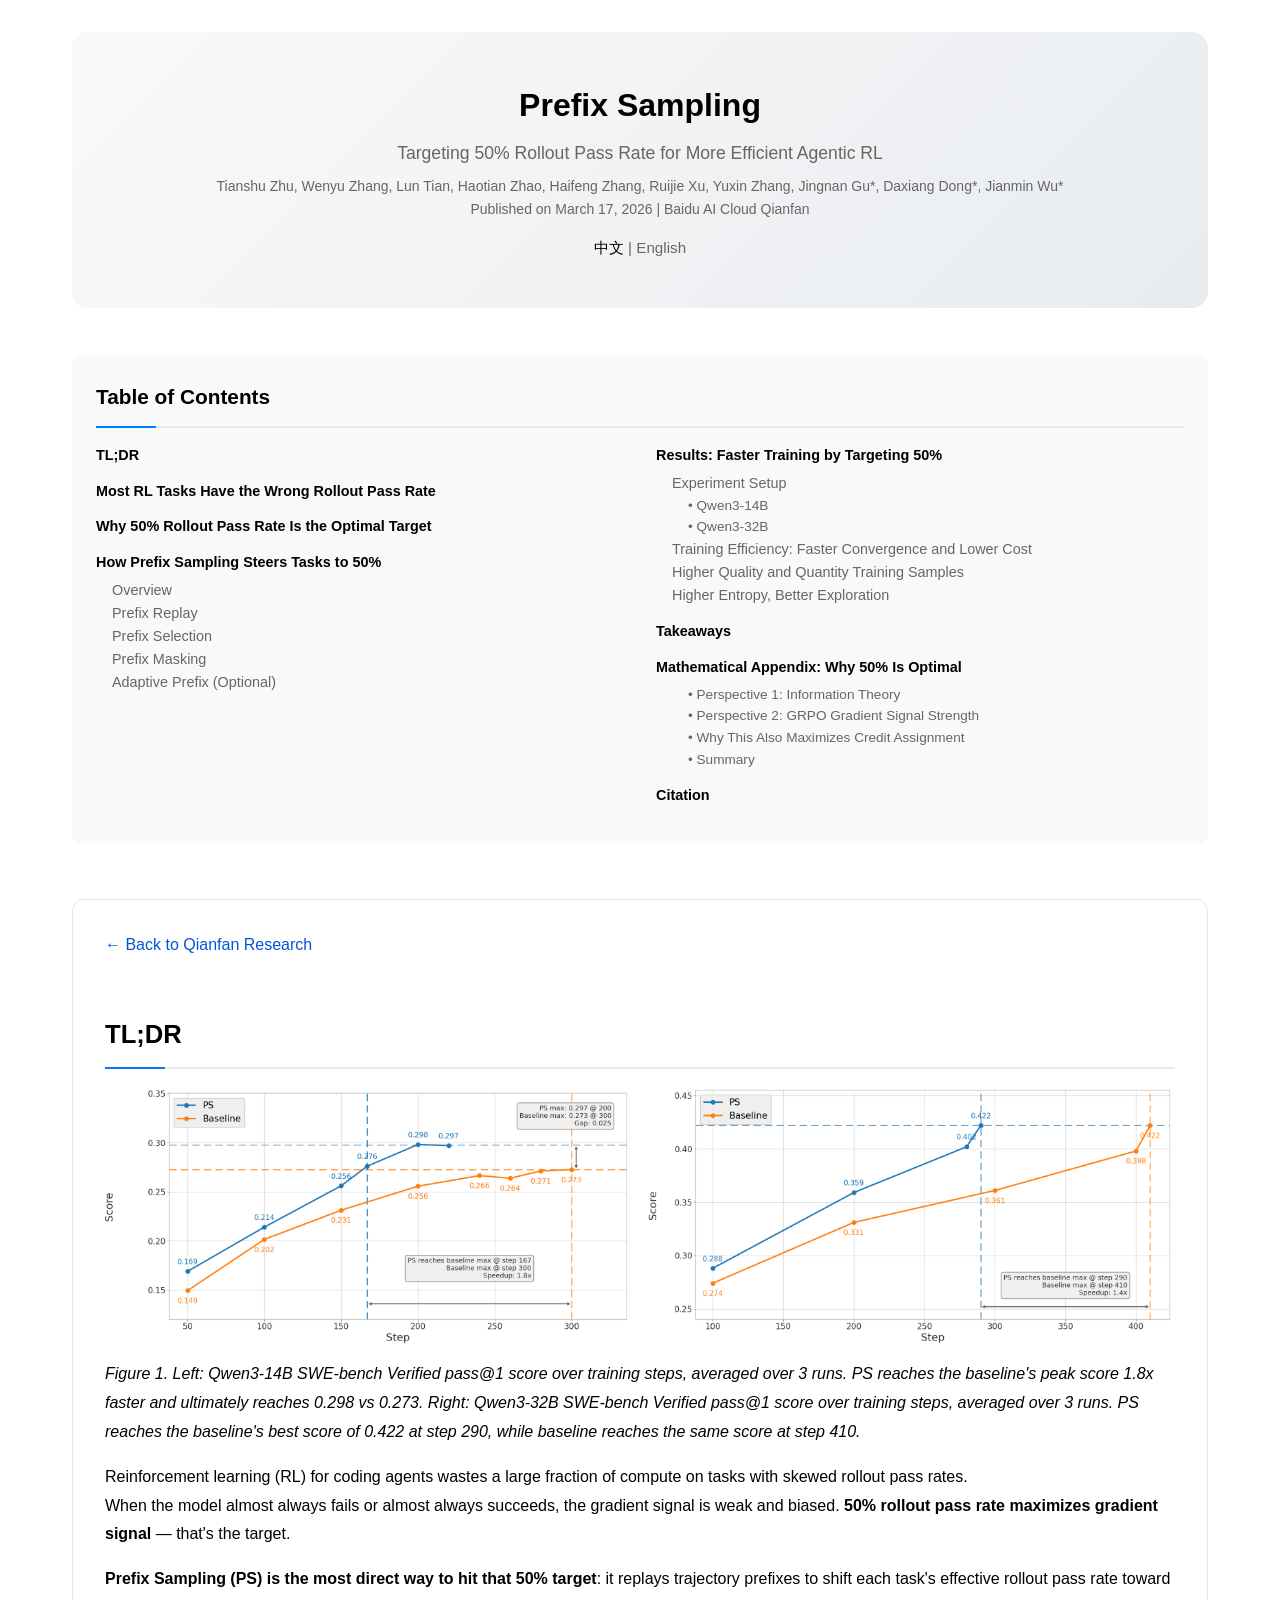
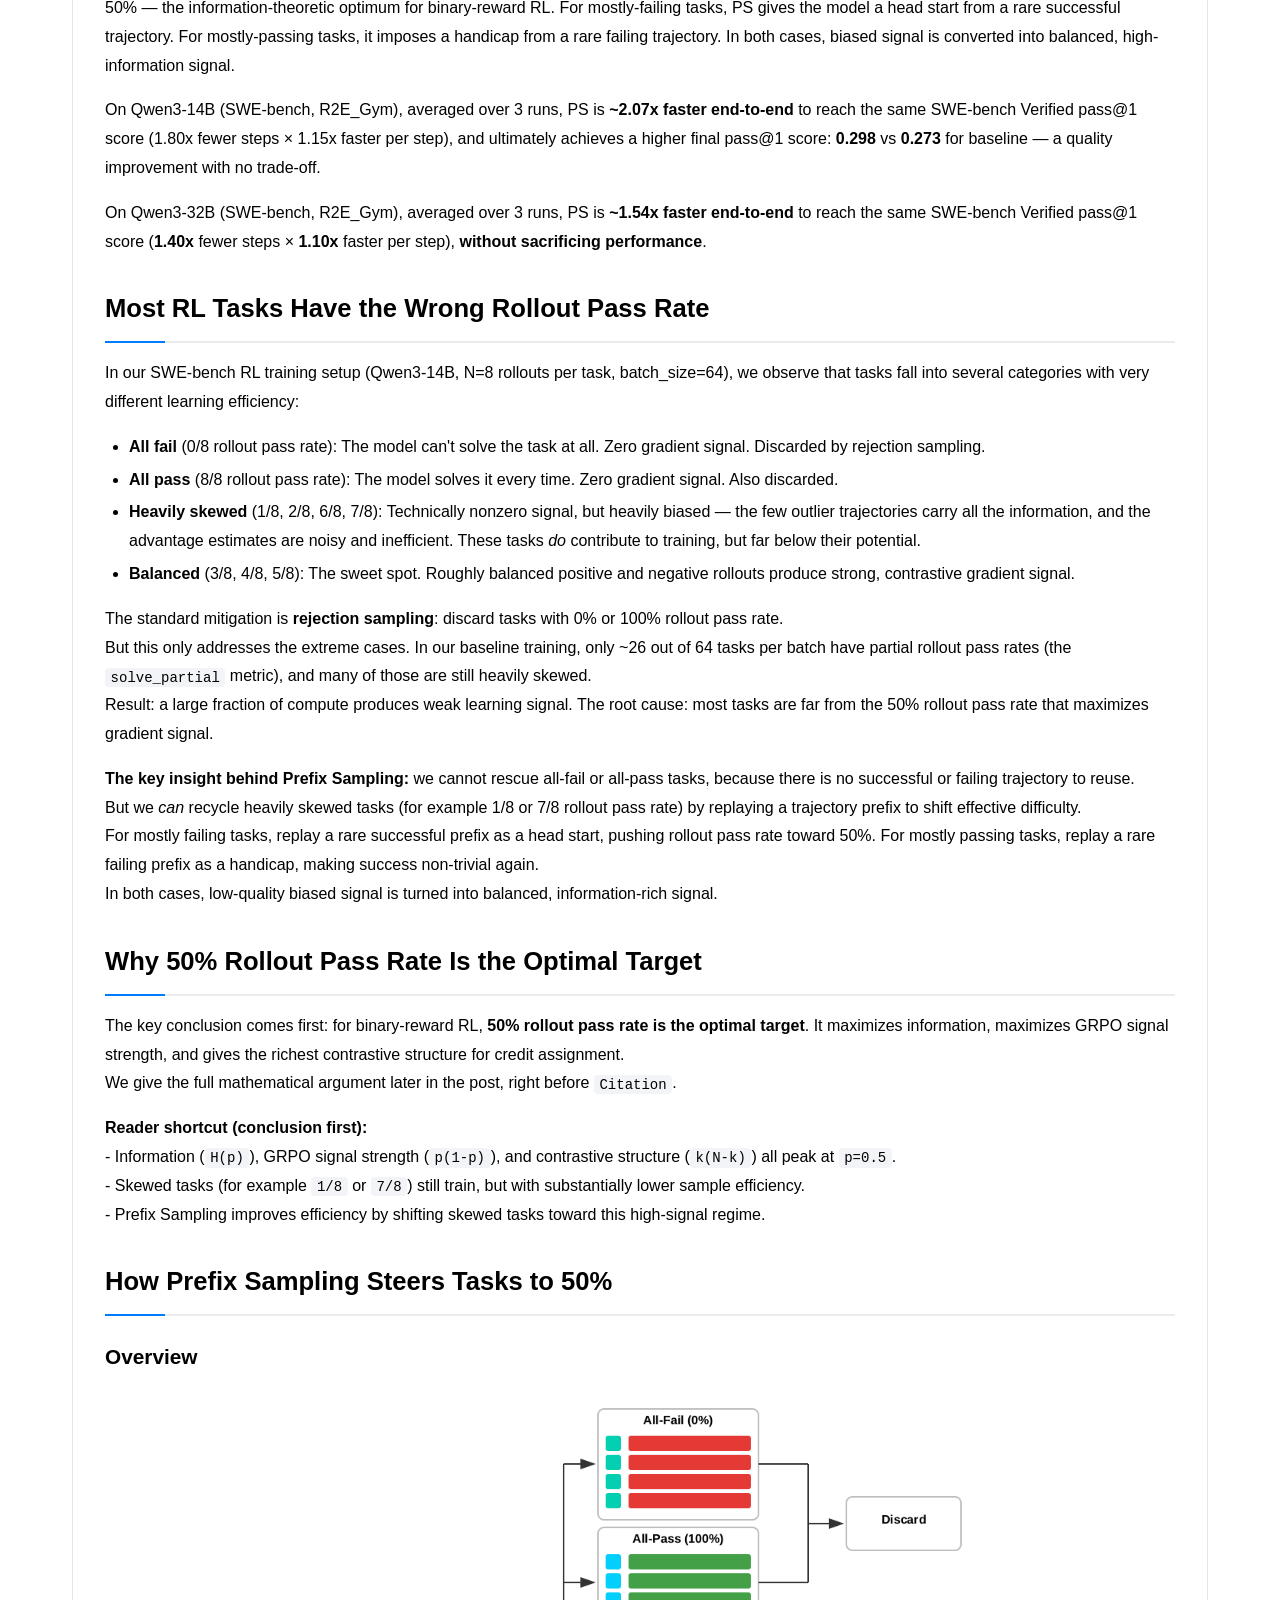
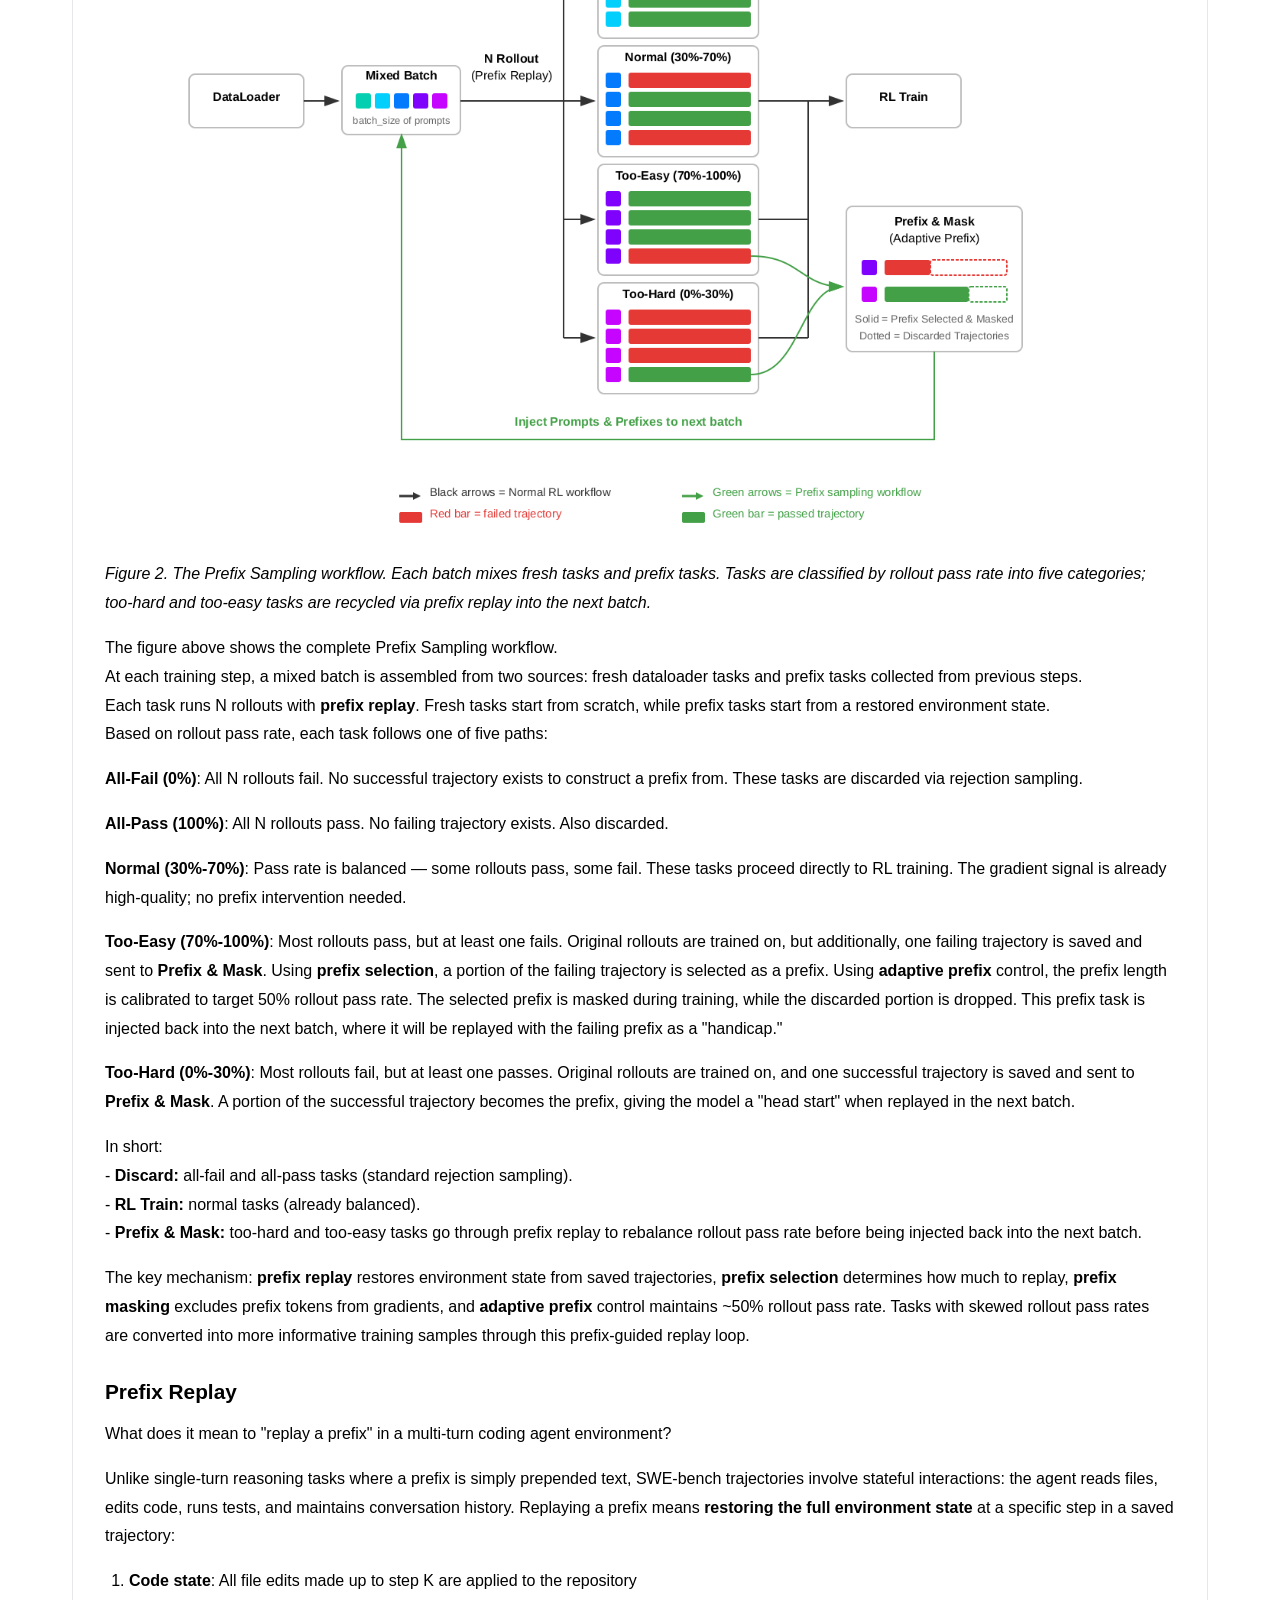
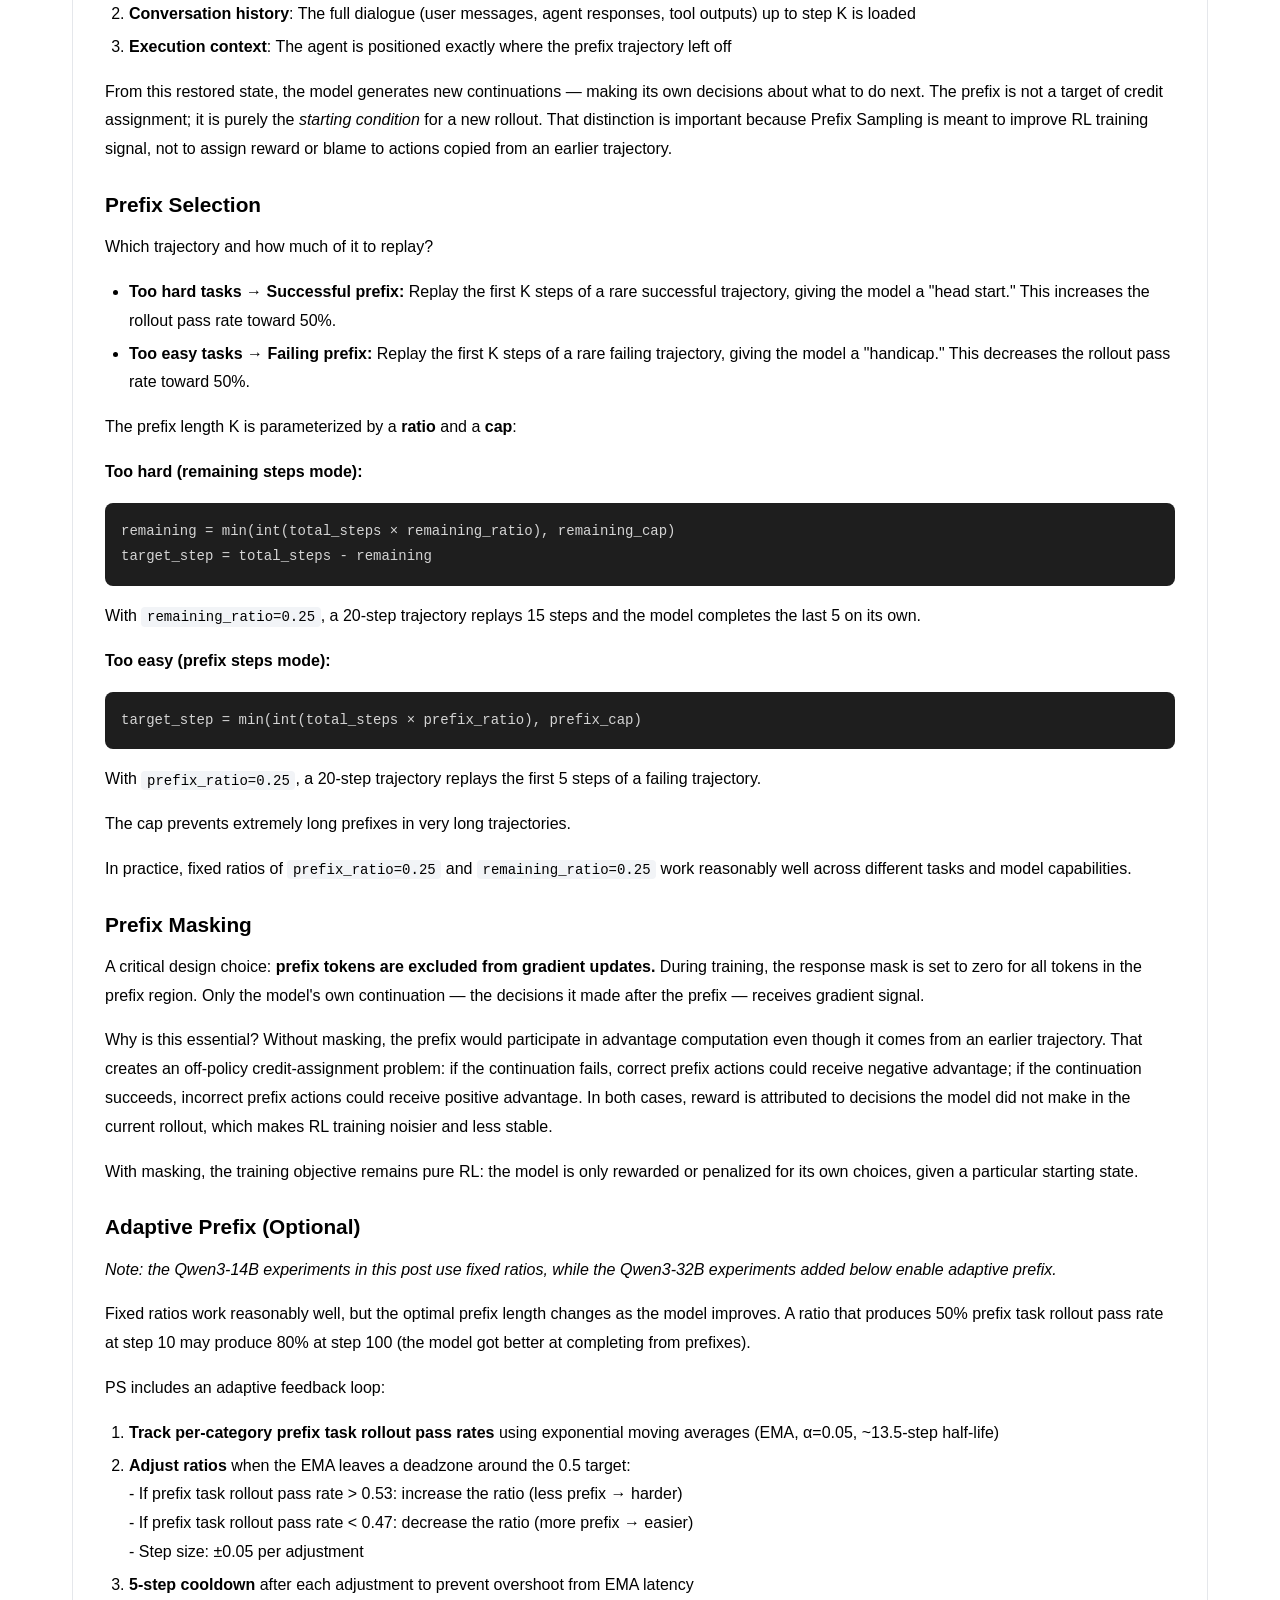
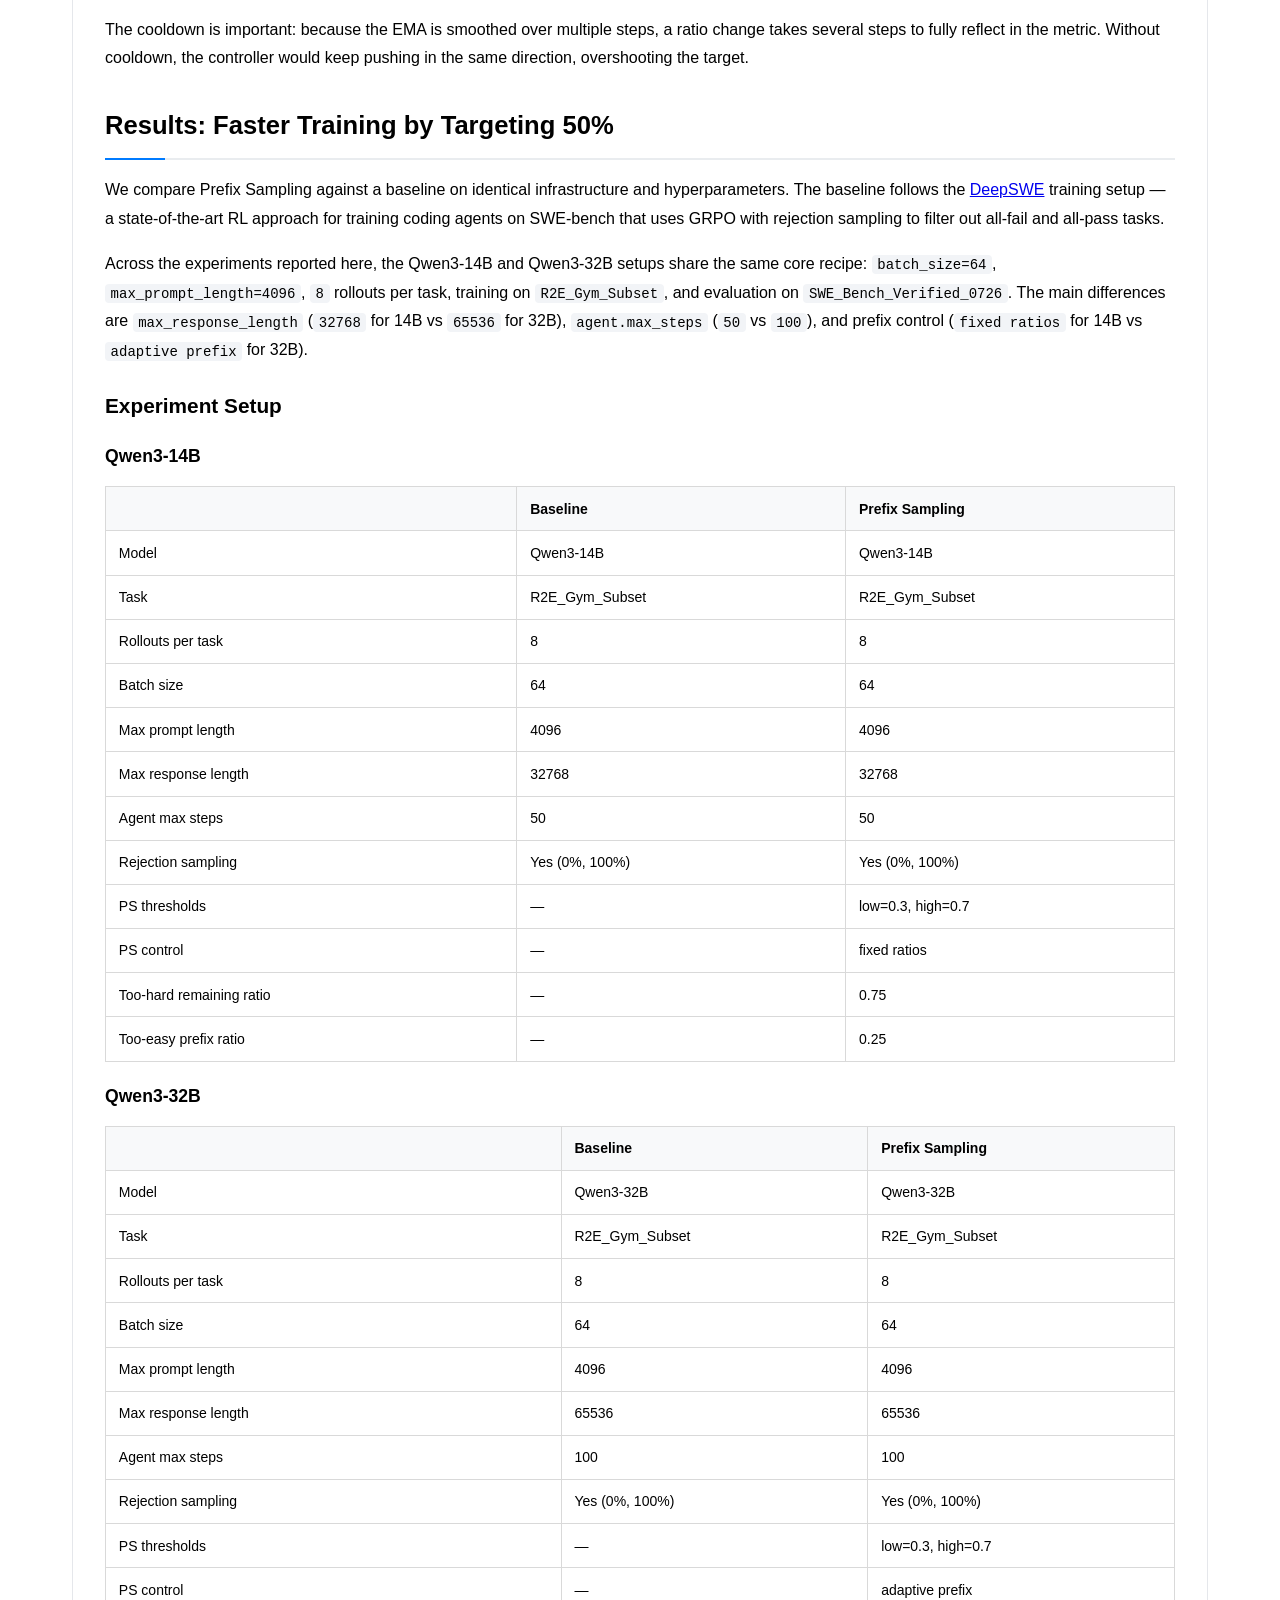
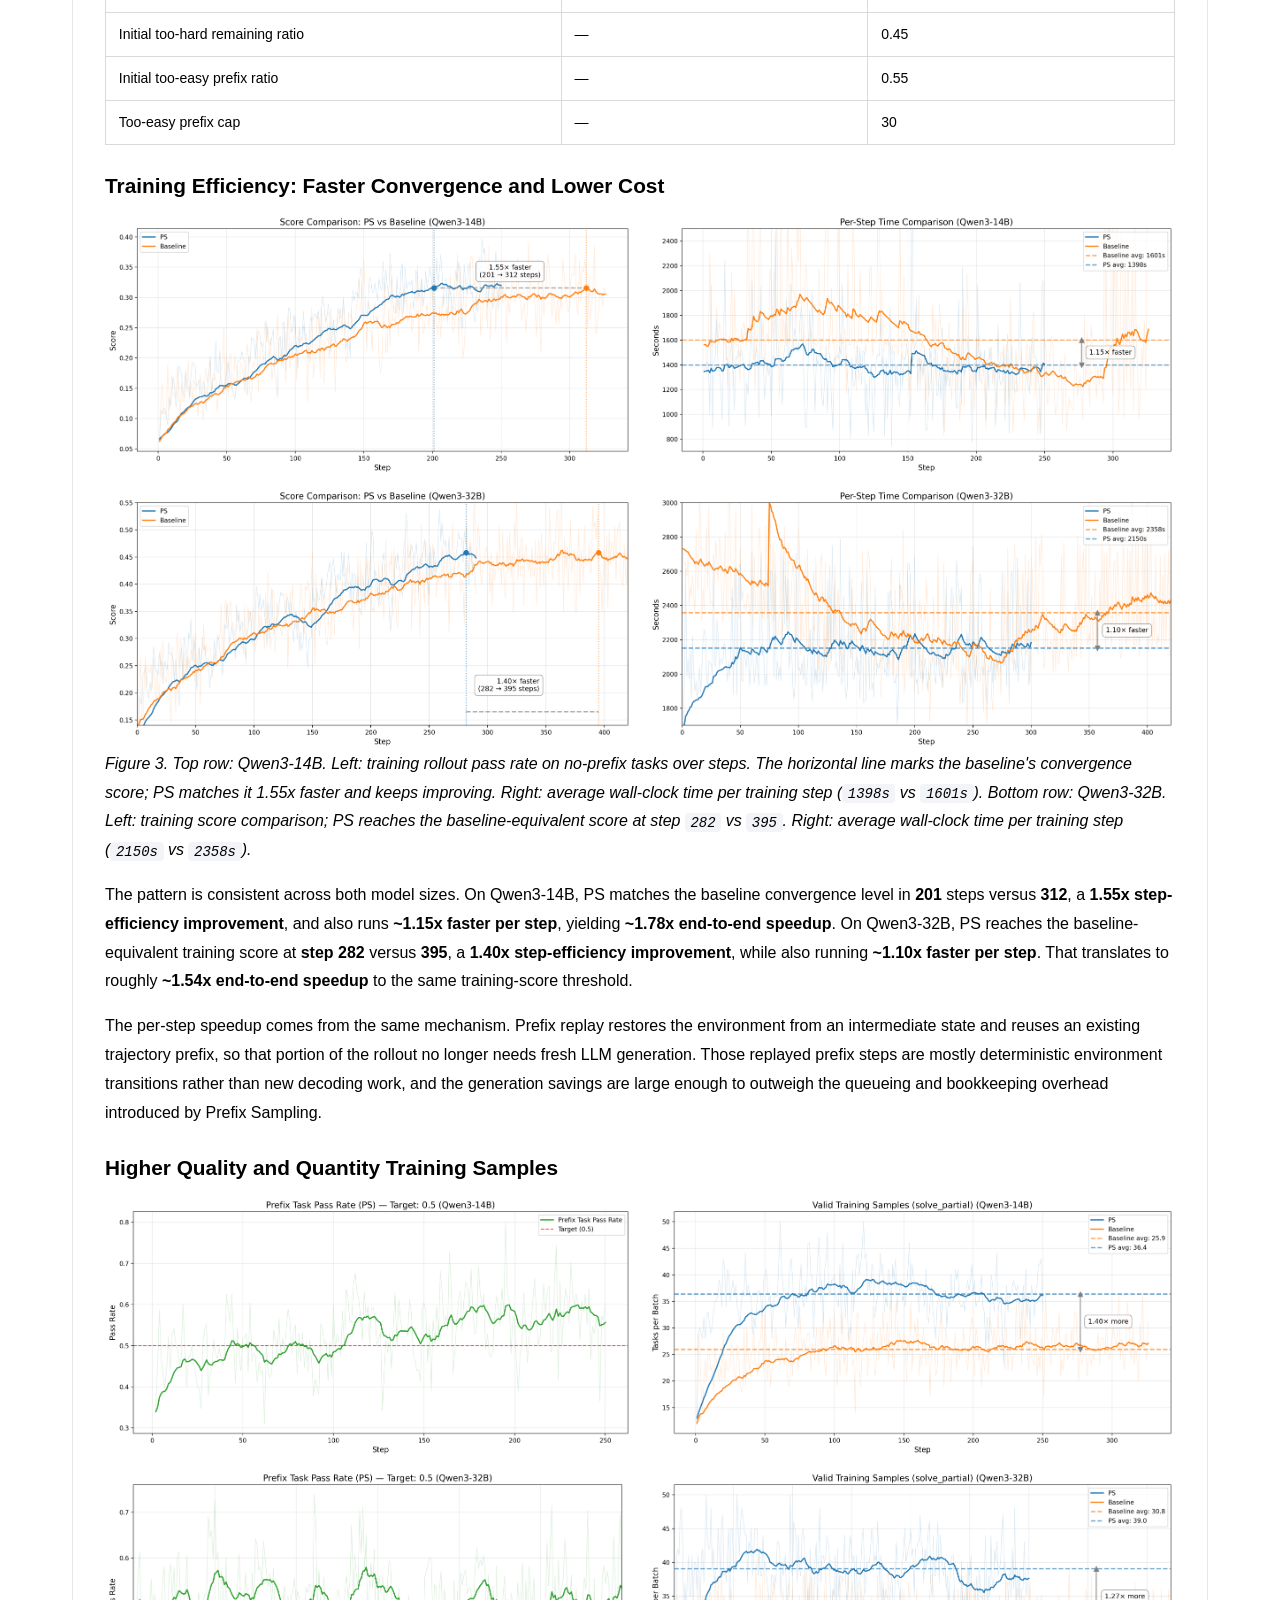
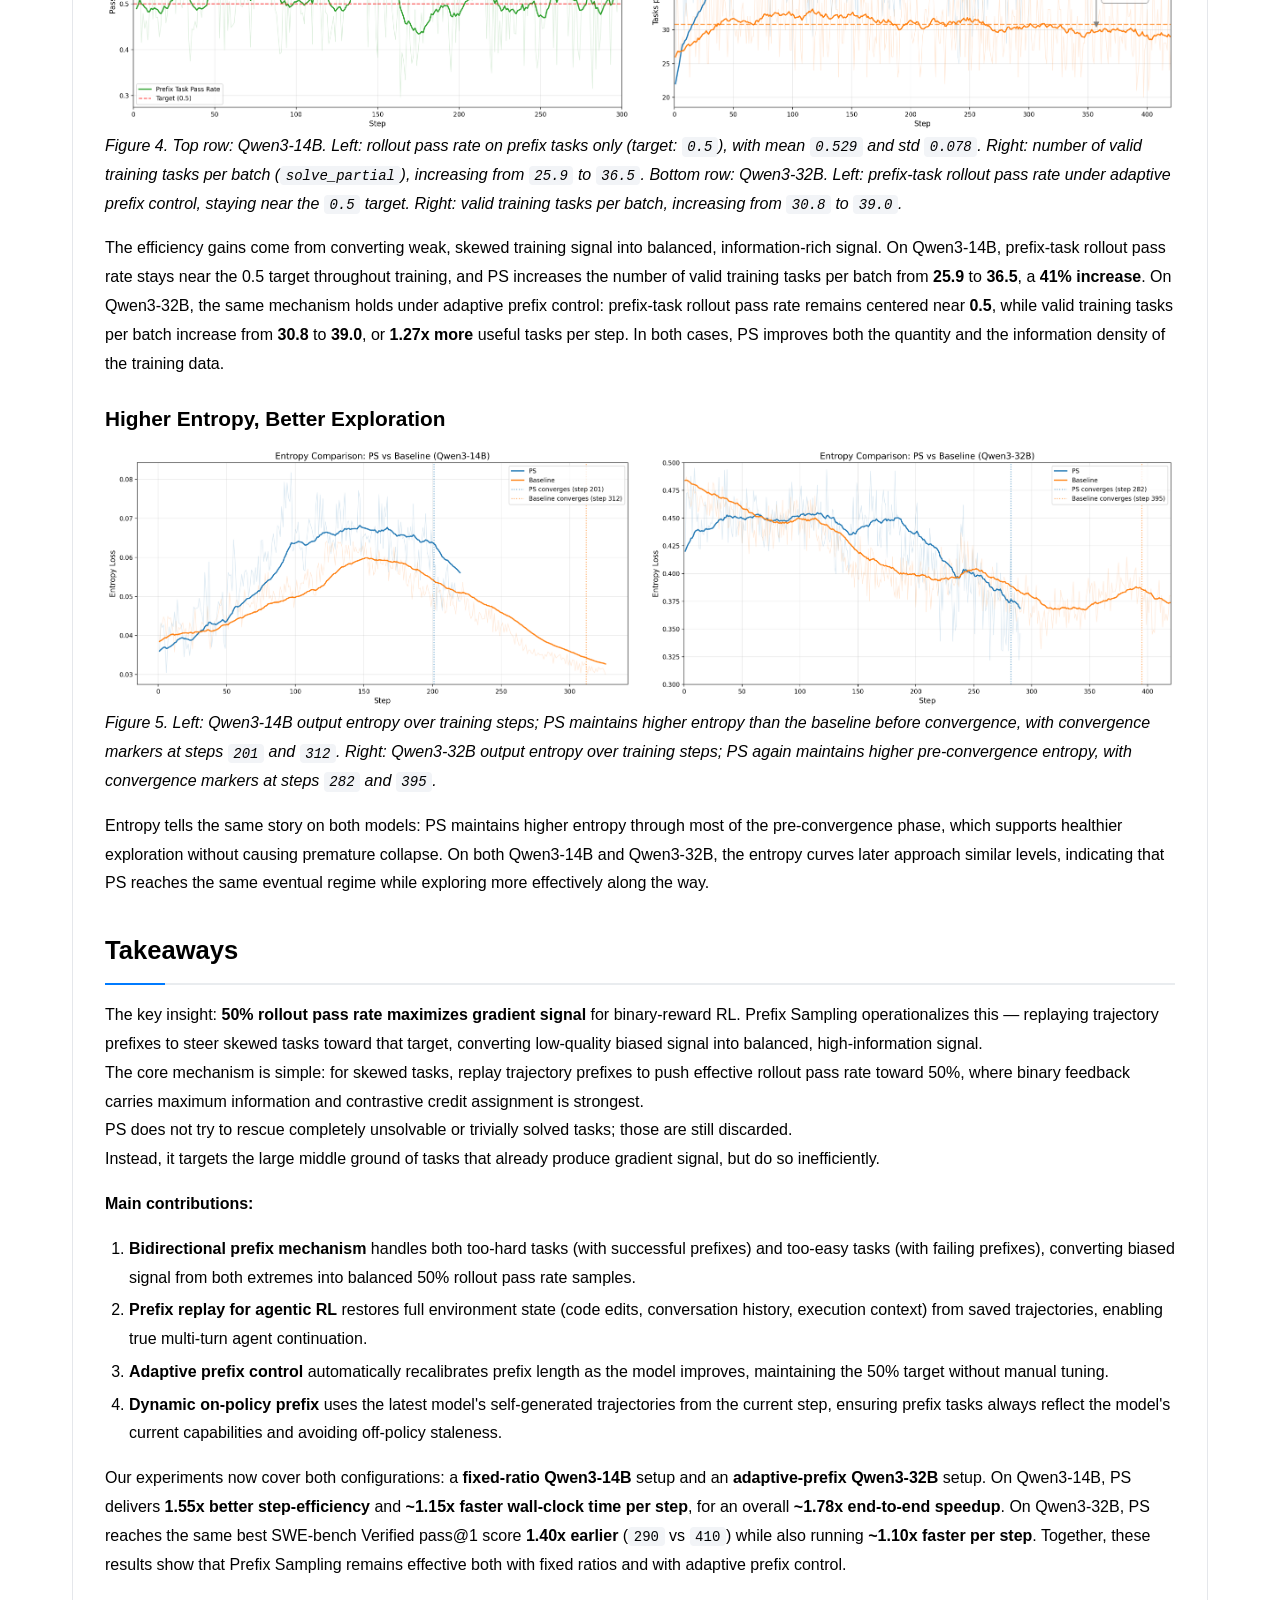
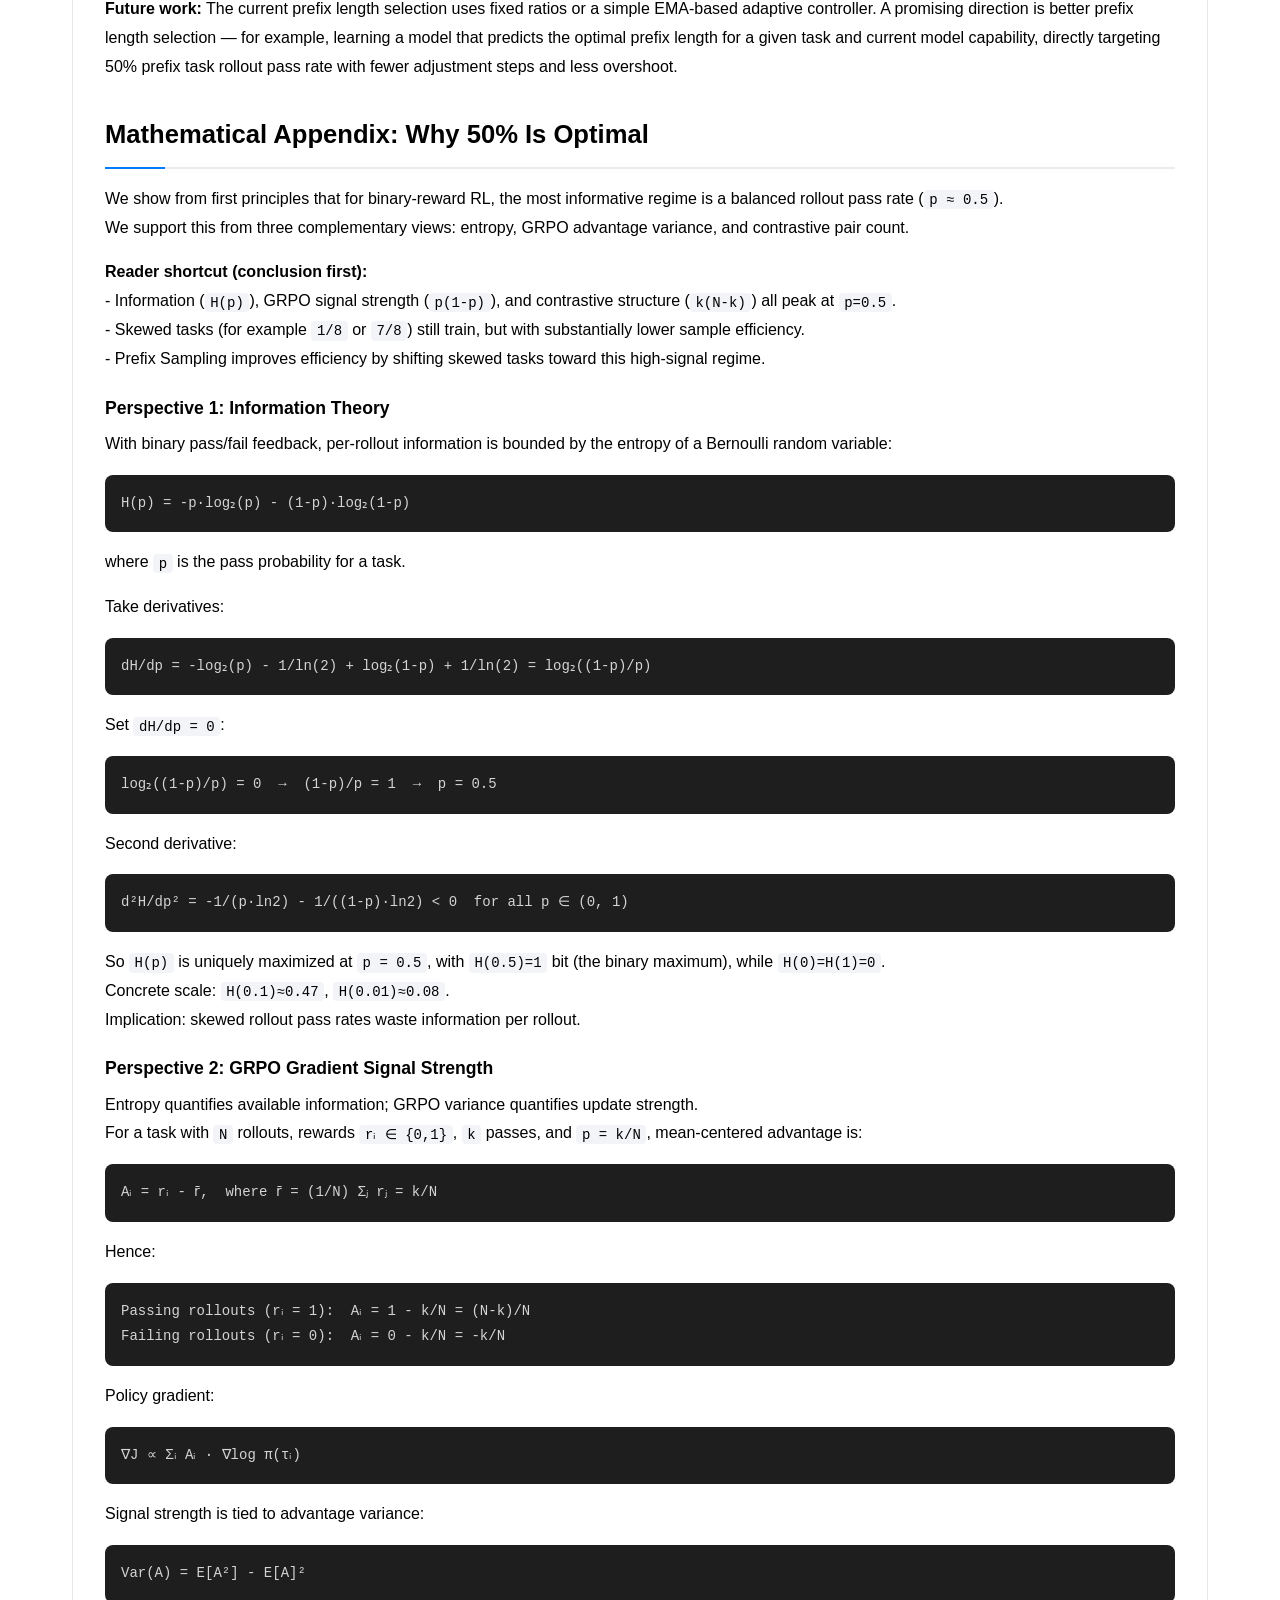
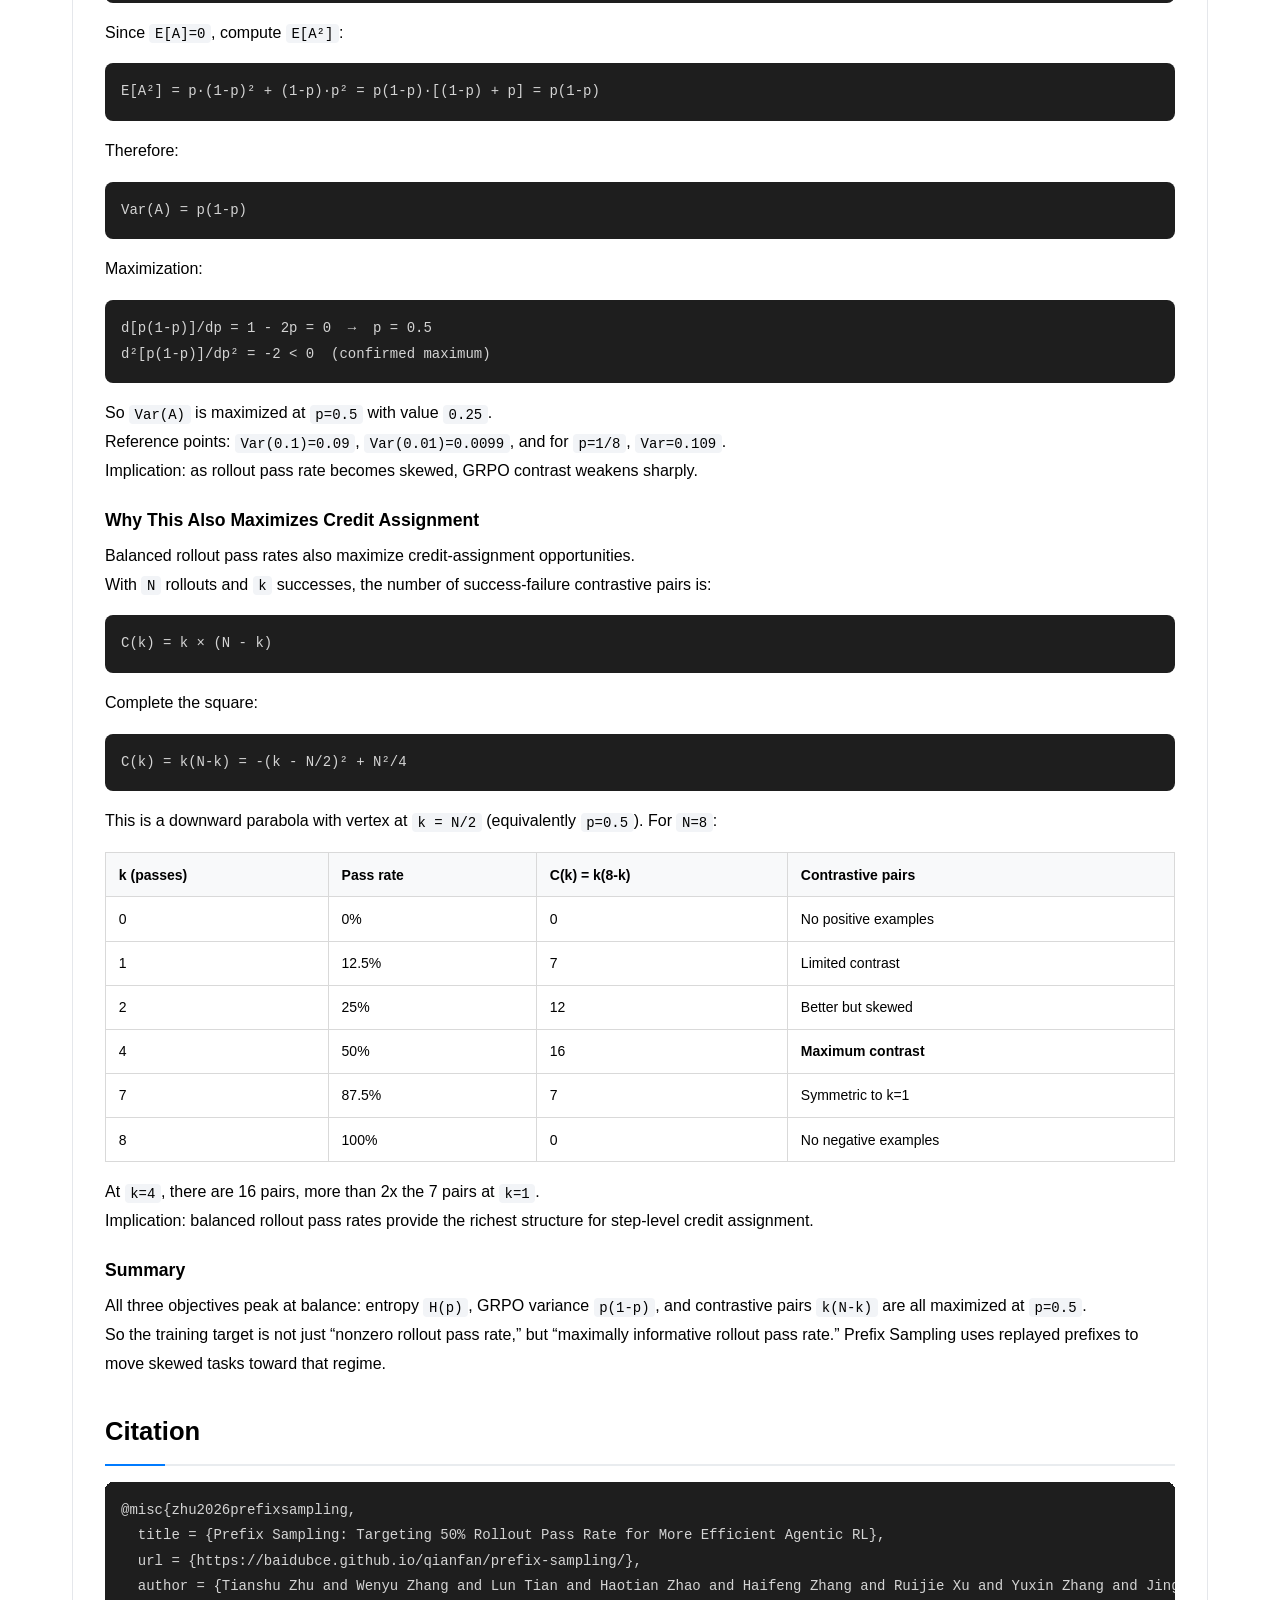
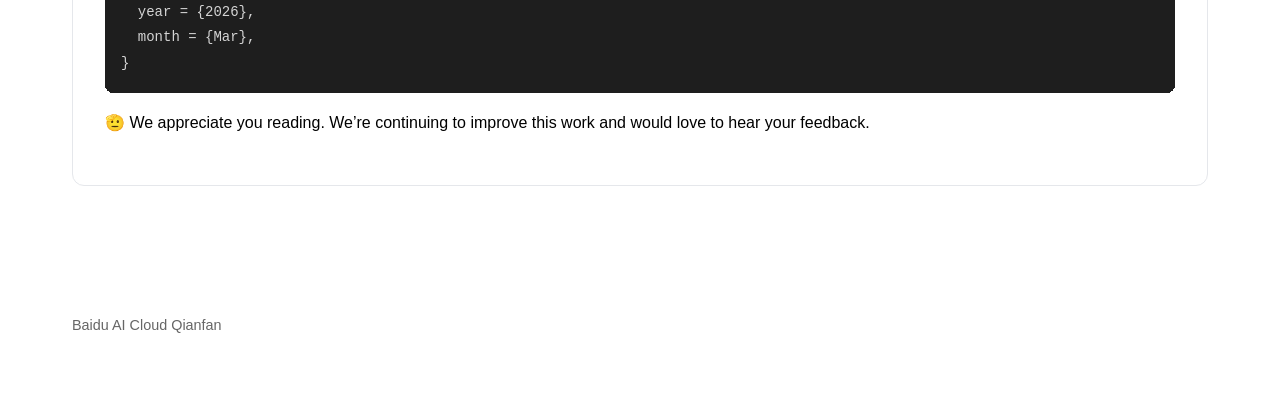
==== commit c667cf28: "Use Qianfan-VL inline TOC container styles" ====
--- a/qianfan/prefix-sampling/index.html
+++ b/qianfan/prefix-sampling/index.html
@@ -18,9 +18,9 @@
   <div class="hero-meta">Published on March 17, 2026 | Baidu AI Cloud Qianfan</div>
   <div class="language-switch"><a href="index_zh.html">中文</a> | English</div>
 </section>
-<section class="table-of-contents section toc-inline-section">
-  <div class="toc-inline-card">
-    <h2>Table of Contents</h2>
+<section class="table-of-contents section" style="background: #f8f9fa; padding: 1.5rem; border-radius: 8px; margin: 1.5rem 0;">
+  <div>
+    <h2 style="font-size: 1.3rem; margin-bottom: 1rem;">Table of Contents</h2>
     <div id="article-toc"></div>
   </div>
 </section>
--- a/qianfan/style.css
+++ b/qianfan/style.css
@@ -1157,19 +1157,6 @@
 .language-switch { margin-top: 1rem; font-size: 0.95rem; color: var(--text-secondary); }
 .language-switch a { color: var(--text-primary); text-decoration: none; }
 .language-switch a:hover { opacity: .7; }
-.toc-inline-section {
-  background: #f8f9fa;
-  padding: 1.5rem;
-  border-radius: 8px;
-  margin: 1.5rem 0;
-}
-.toc-inline-card h2 {
-  font-size: 1.3rem;
-  margin-bottom: 1rem;
-  border-bottom: none;
-  padding-bottom: 0;
-}
-.toc-inline-card h2::after { display: none; }
 .article { background: #fff; border: 1px solid #e5e7eb; border-radius: 12px; padding: 2rem; }
 .article h1 { font-size: 2rem; margin-bottom: 1rem; }
 .article h2 { font-size: 1.6rem; margin-top: 2rem; margin-bottom: 1rem; }
@@ -1193,8 +1180,6 @@
 @media (max-width: 768px) {
   .container { padding: 0 1rem; }
   .hero-title { font-size: 1.6rem; }
-  .toc-inline-section { padding: 1rem; }
-  .toc-column { min-width: 100%; }
   .article { padding: 1.25rem; }
   .research-row { display: block !important; padding: 1.5rem 0; }
   .research-date { max-width: none; margin-bottom: 0.35rem; }
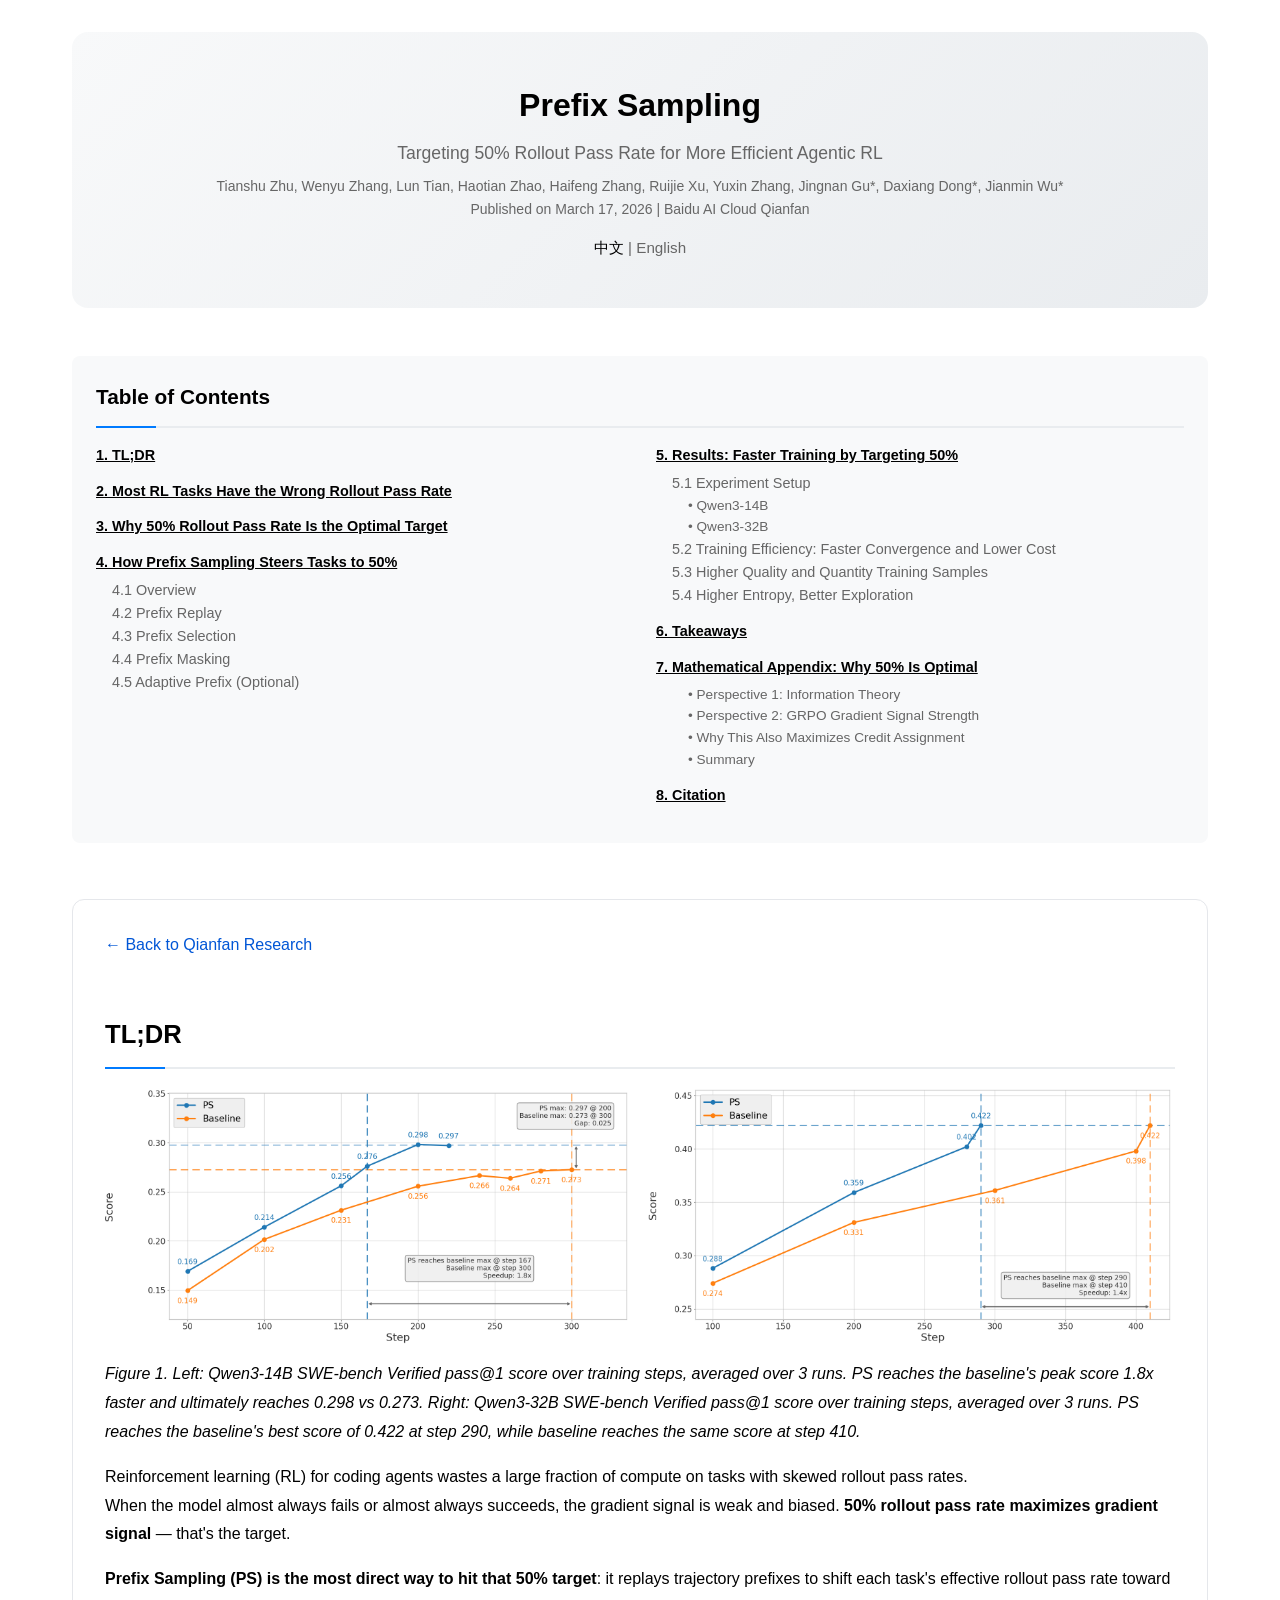
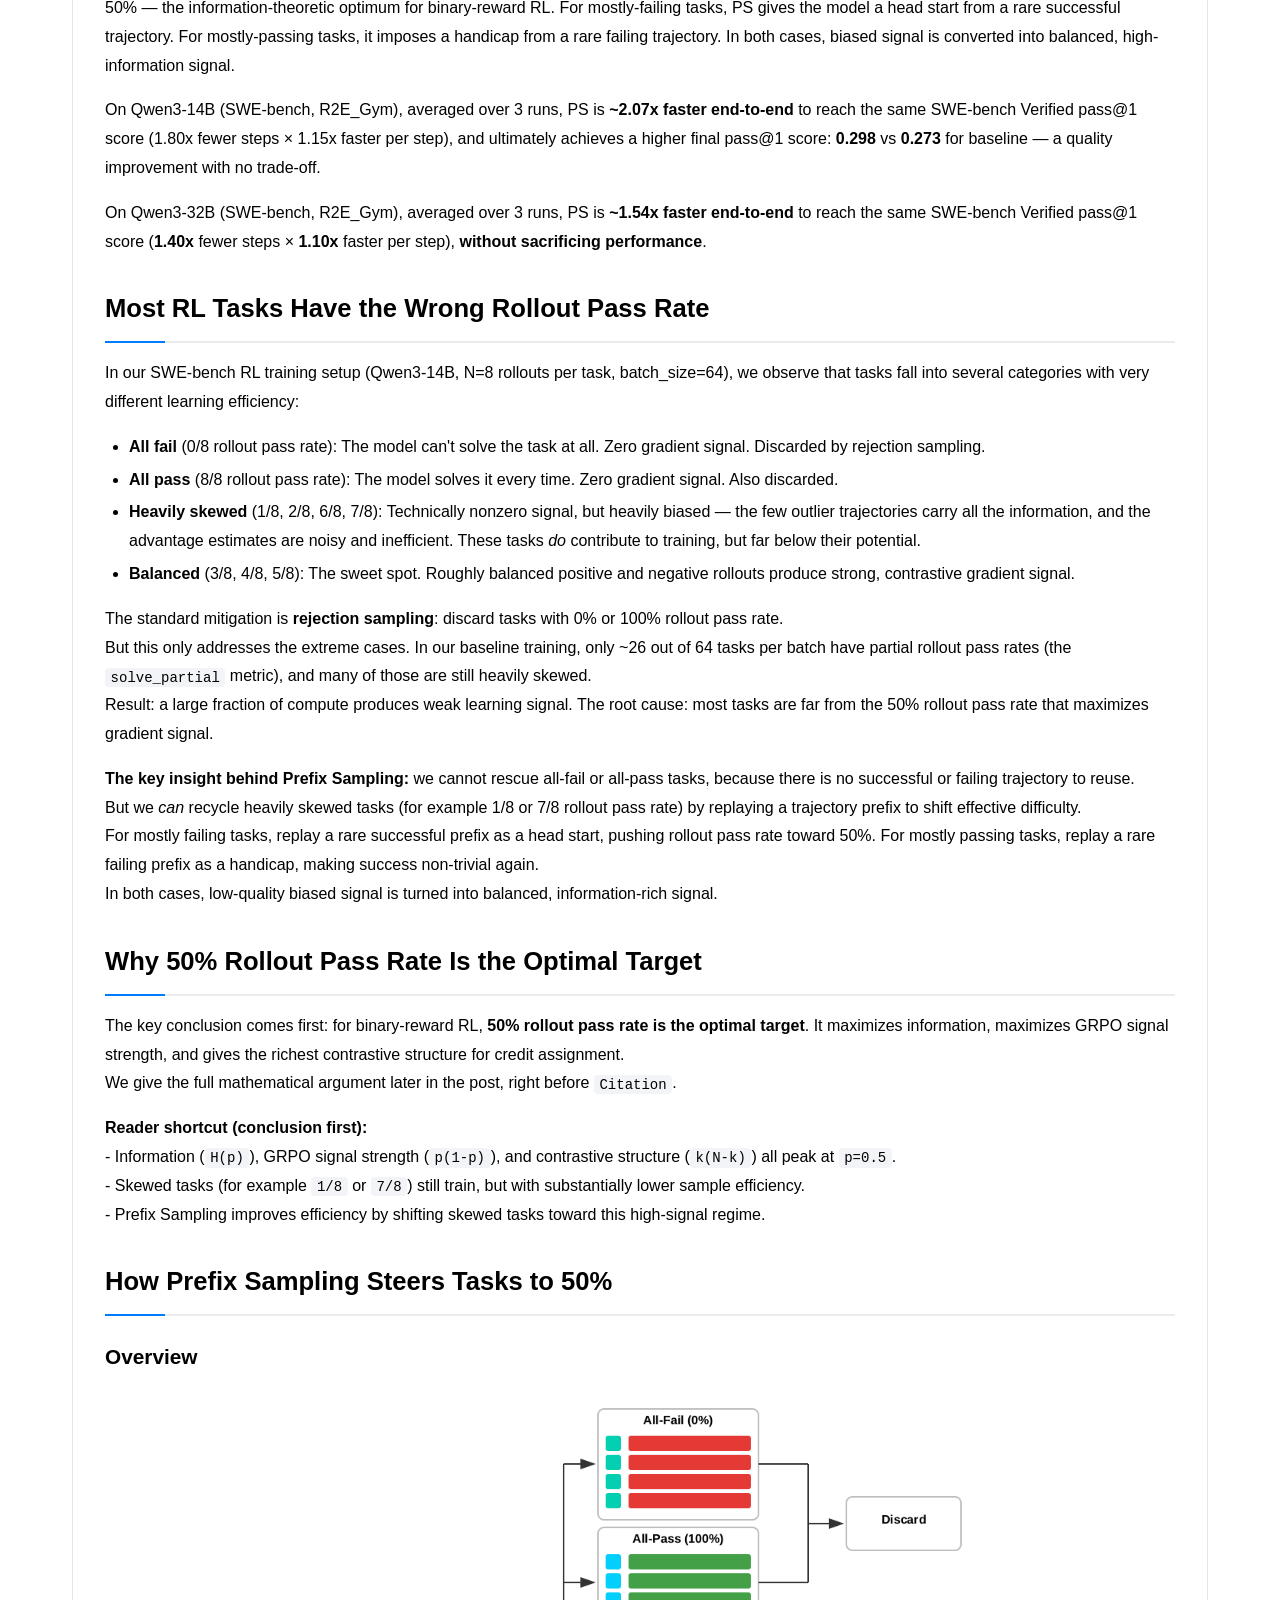
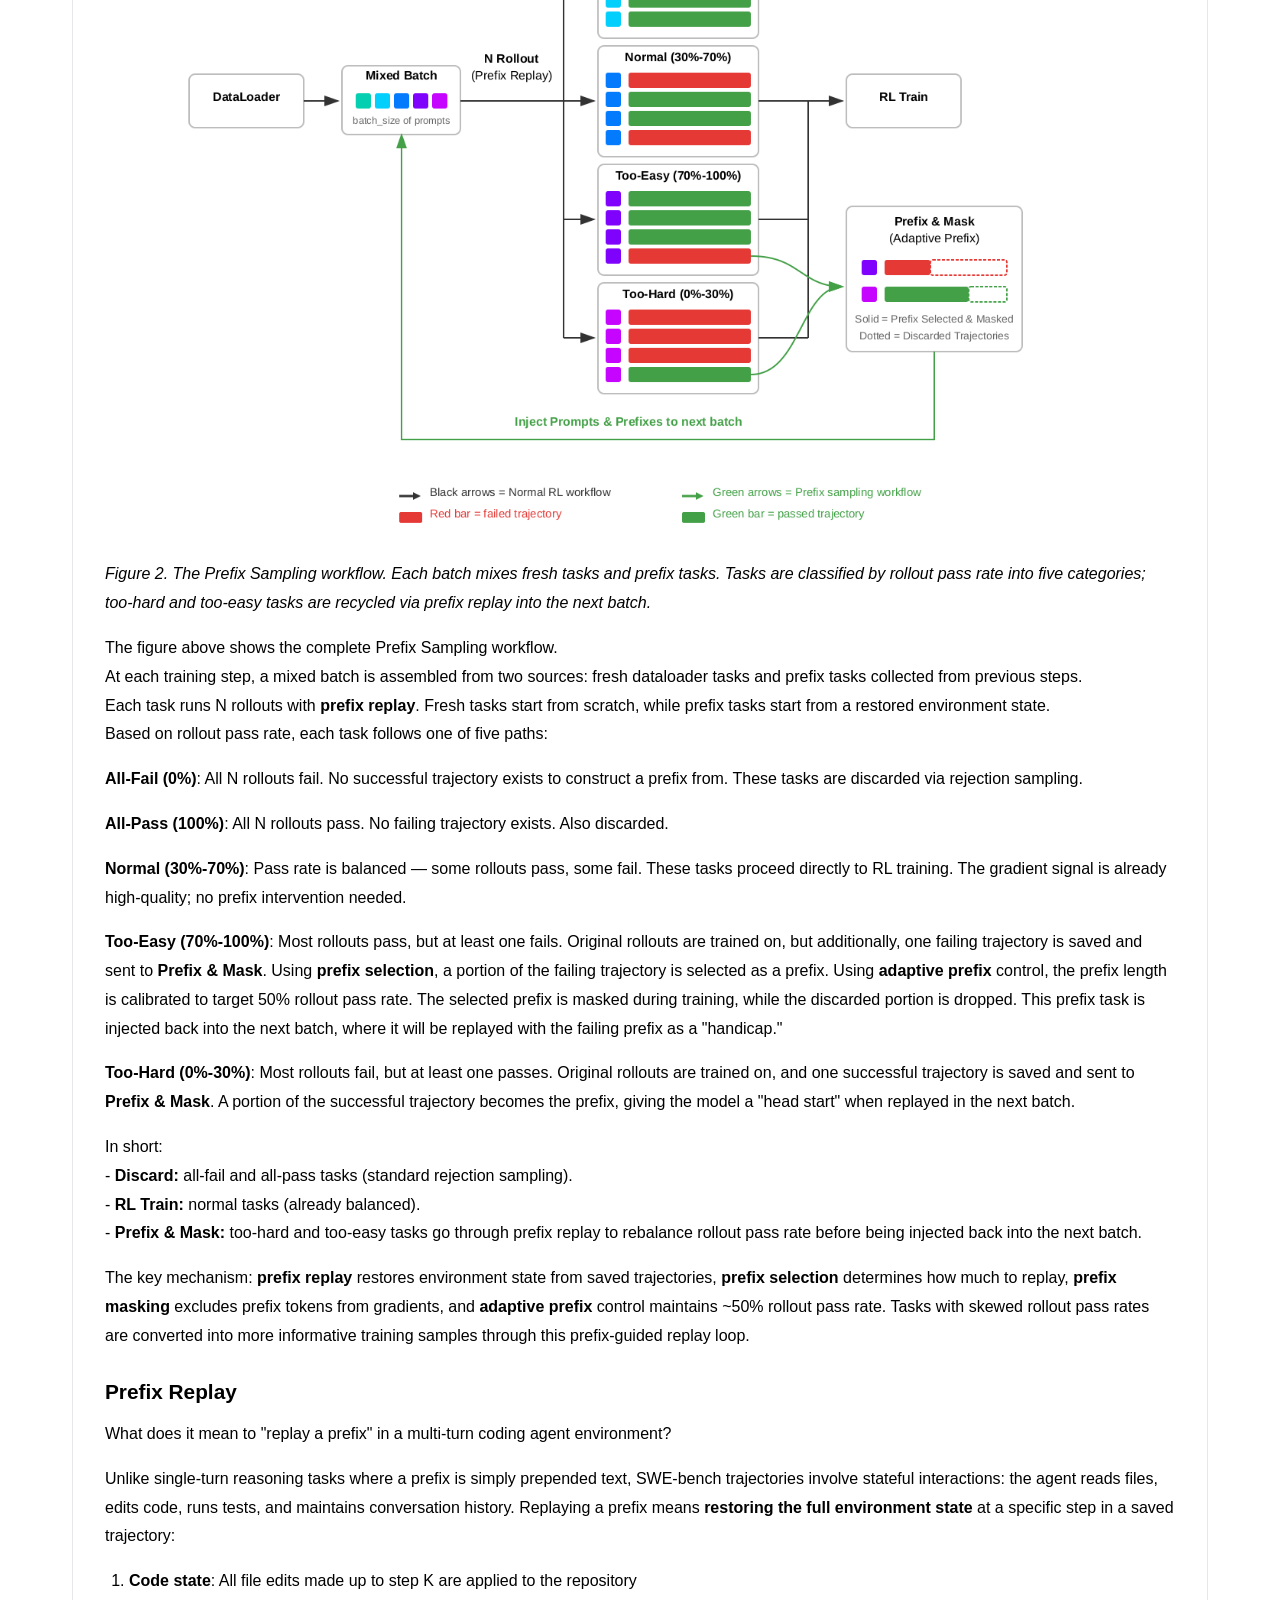
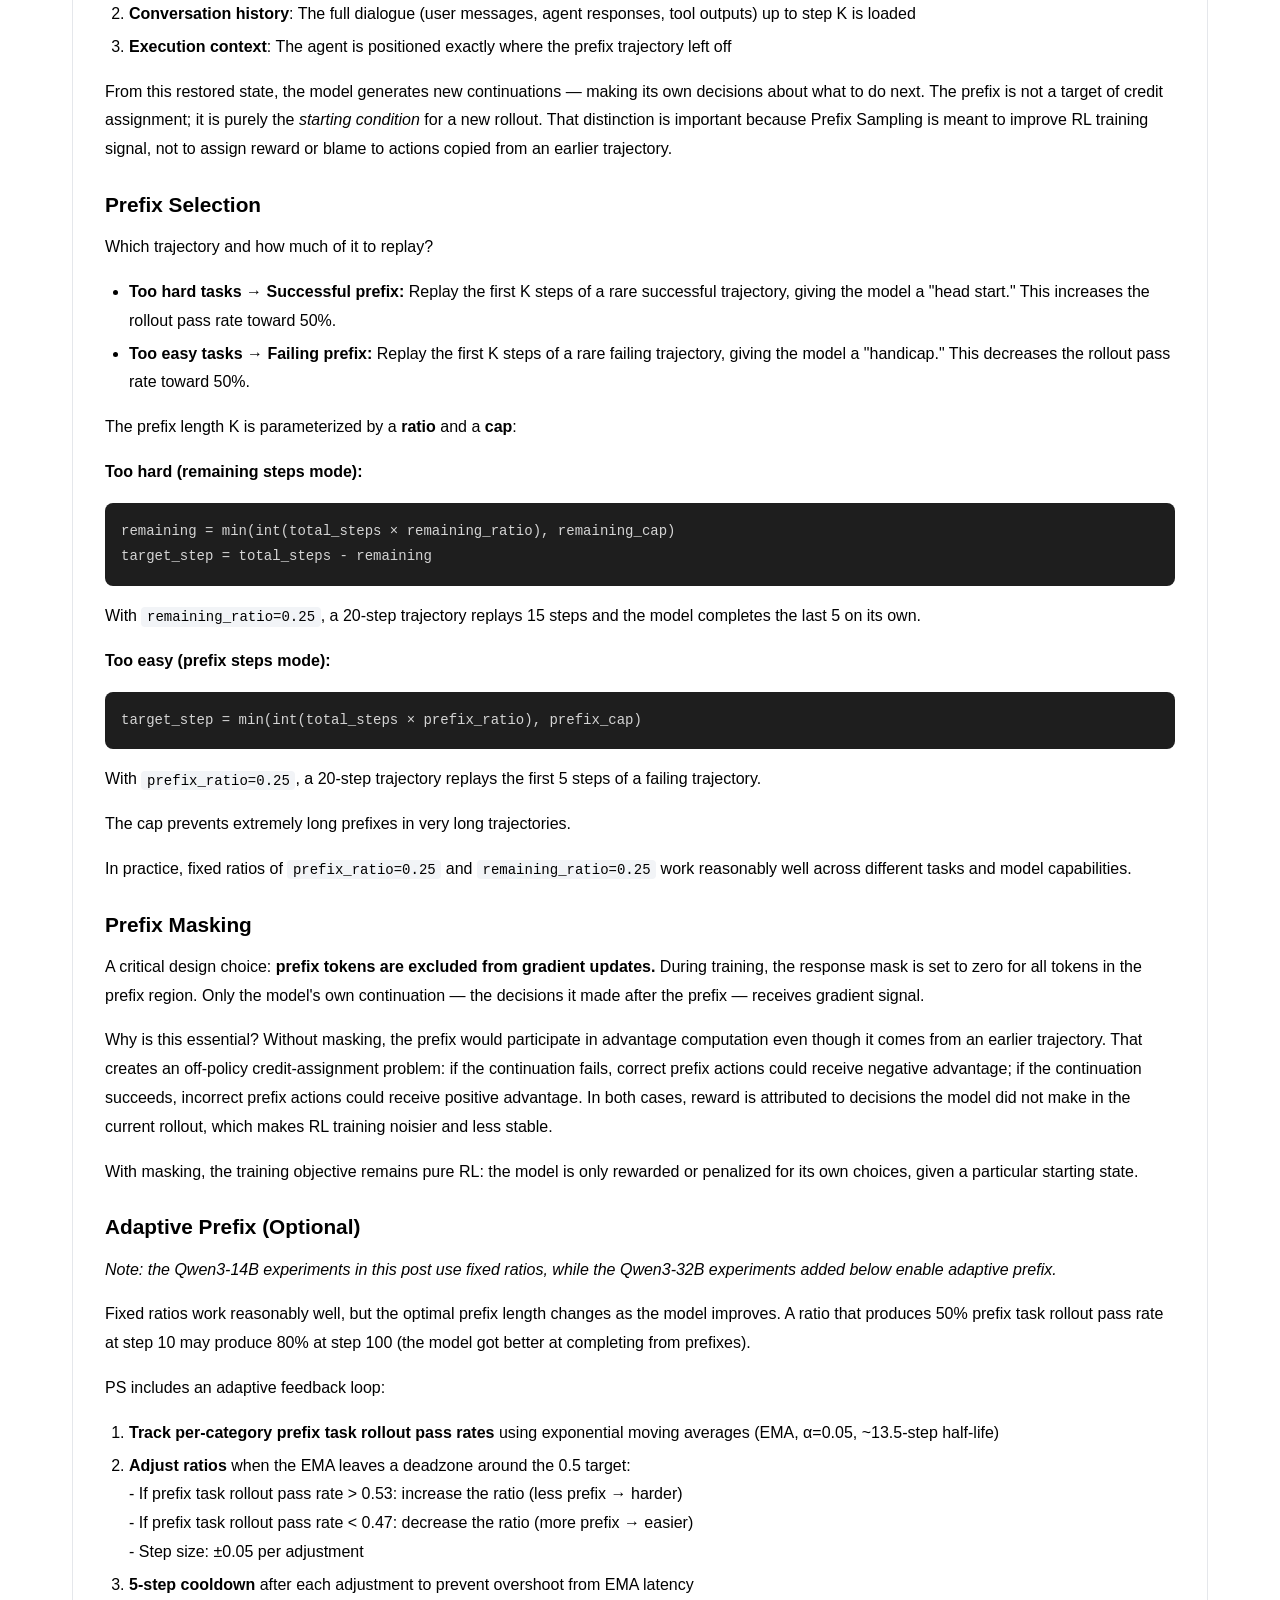
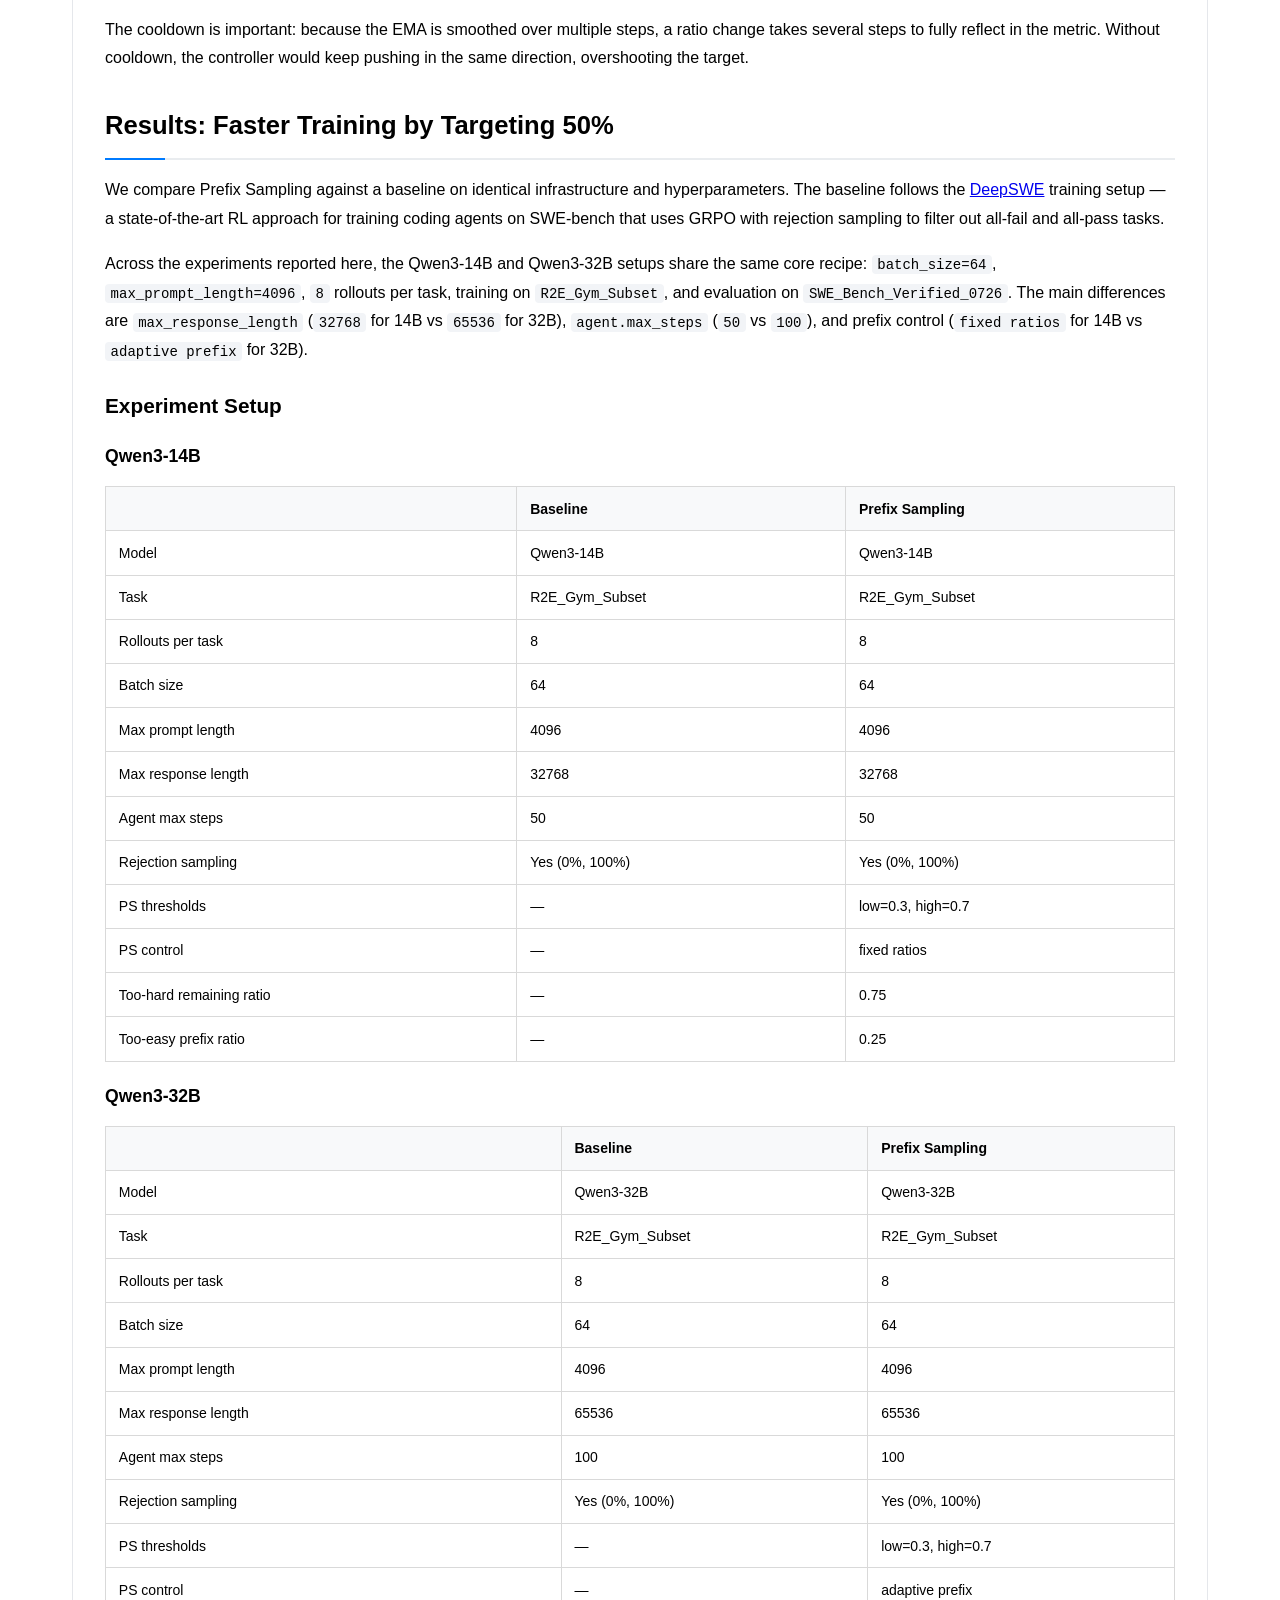
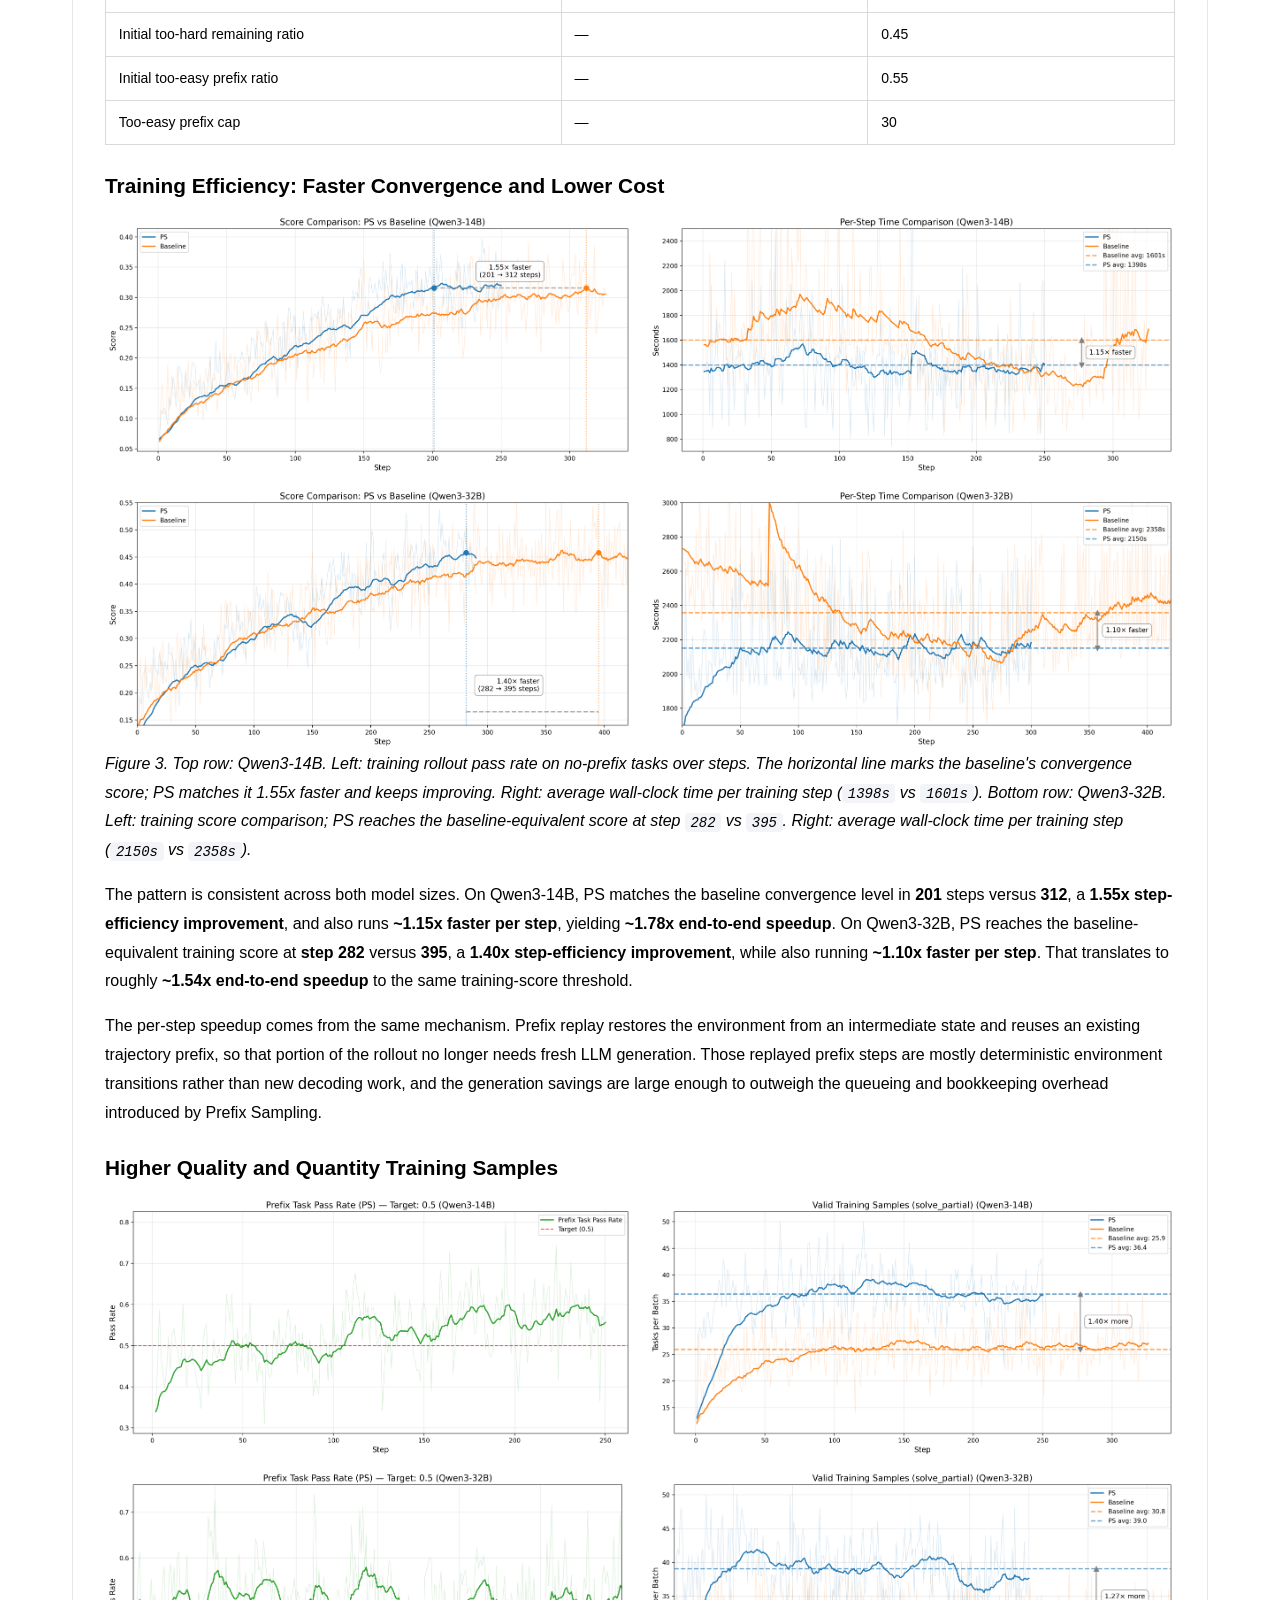
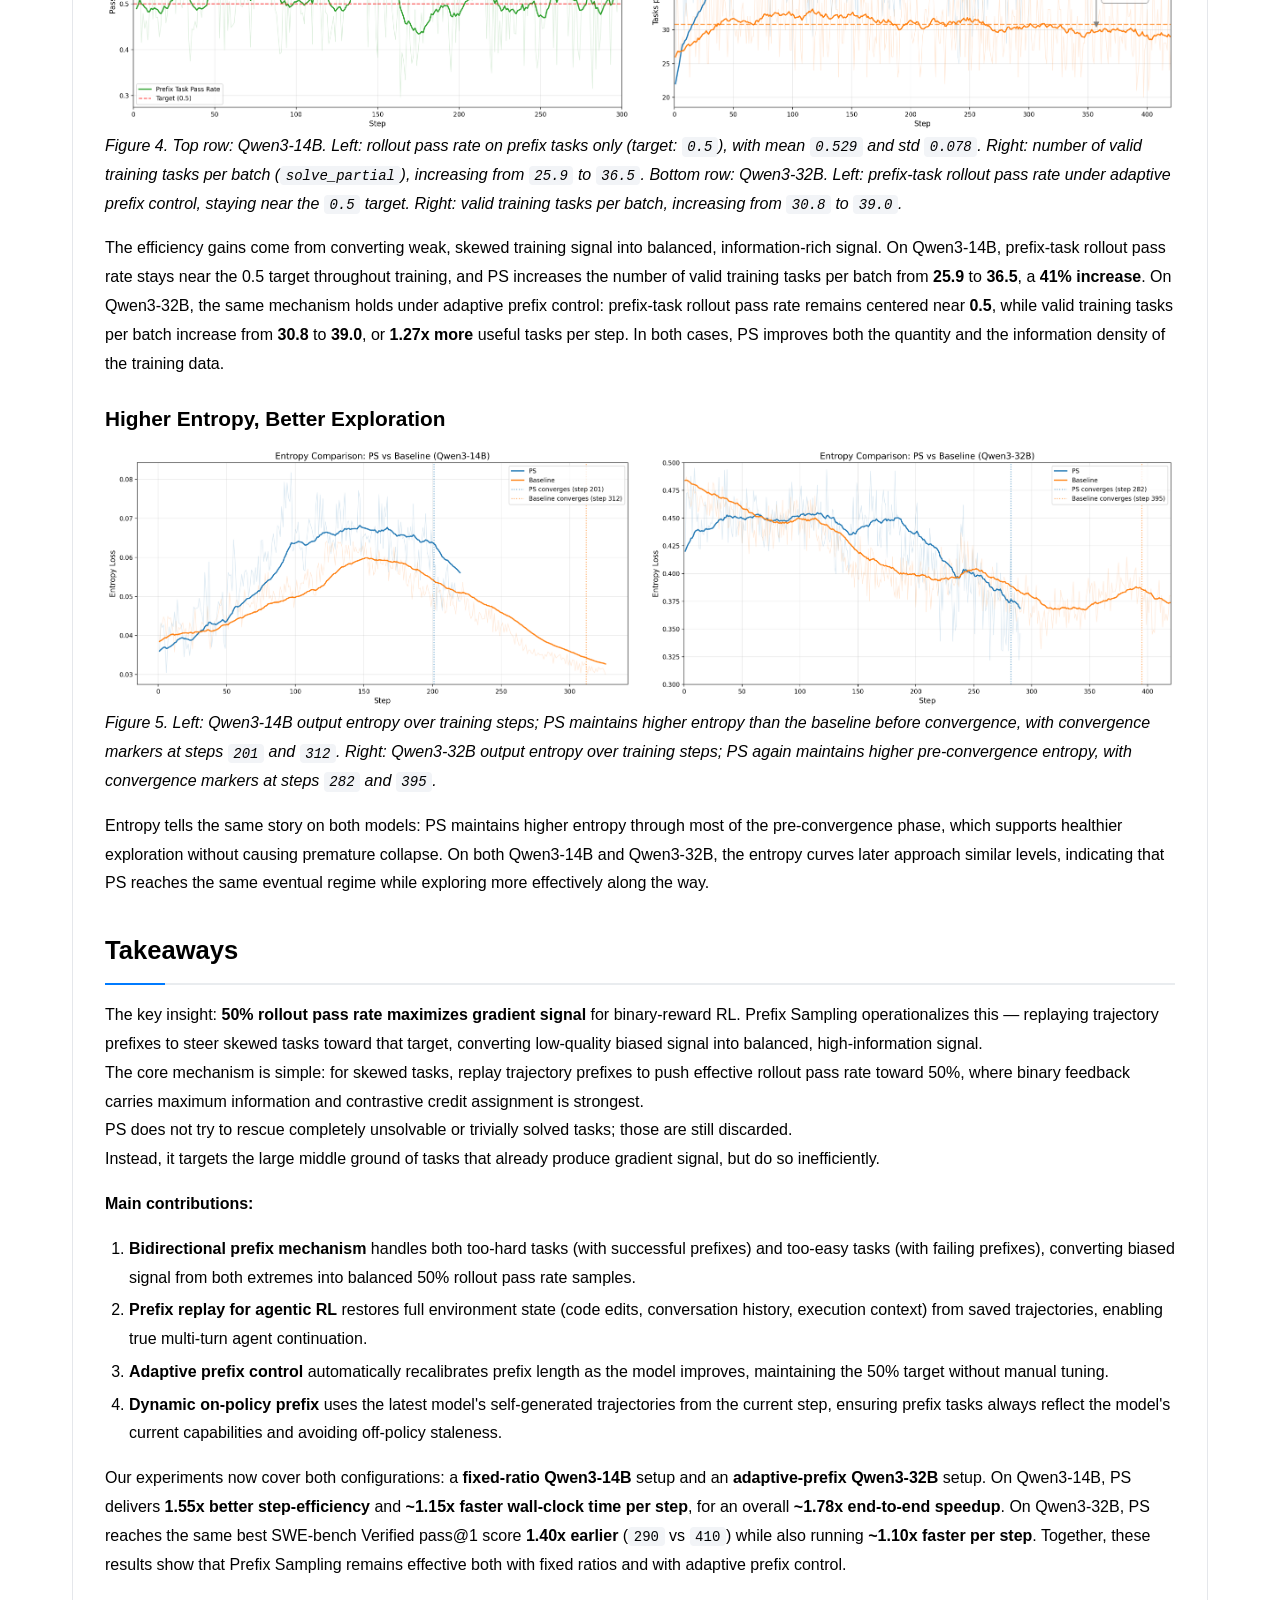
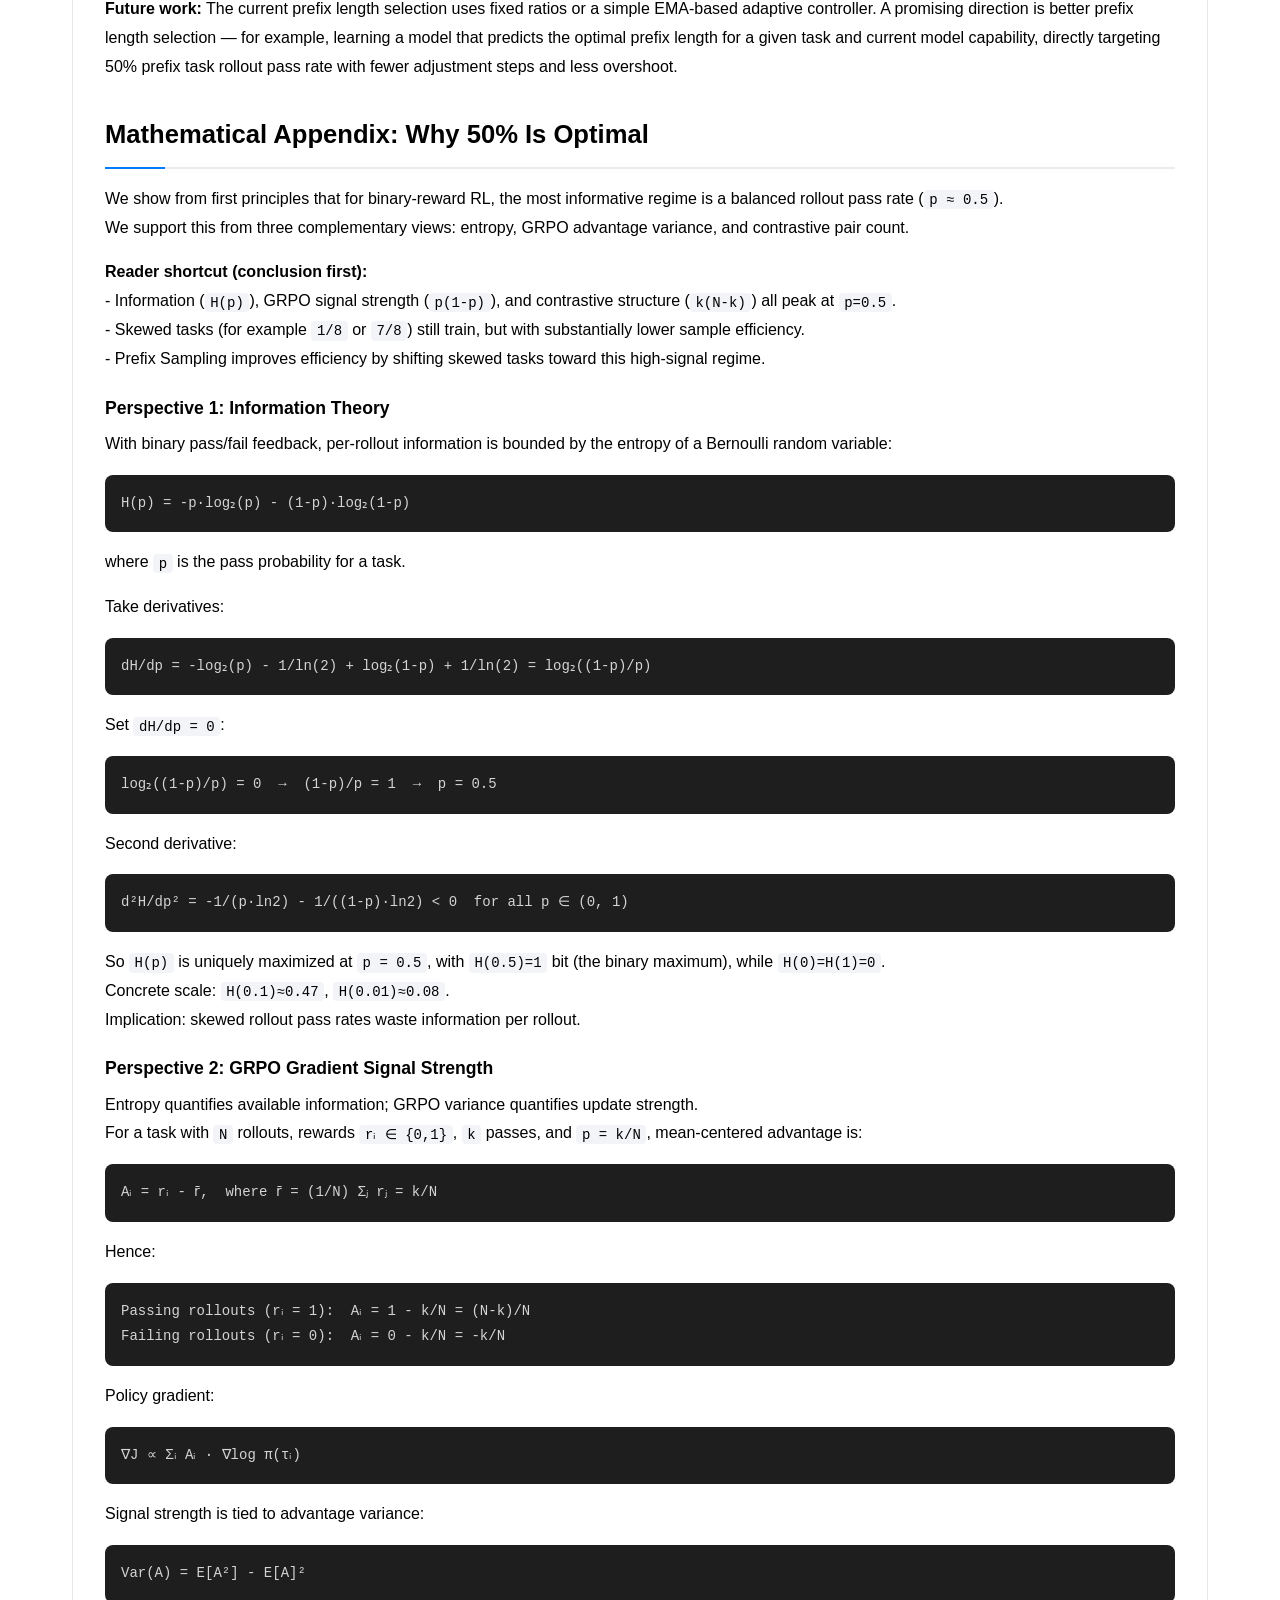
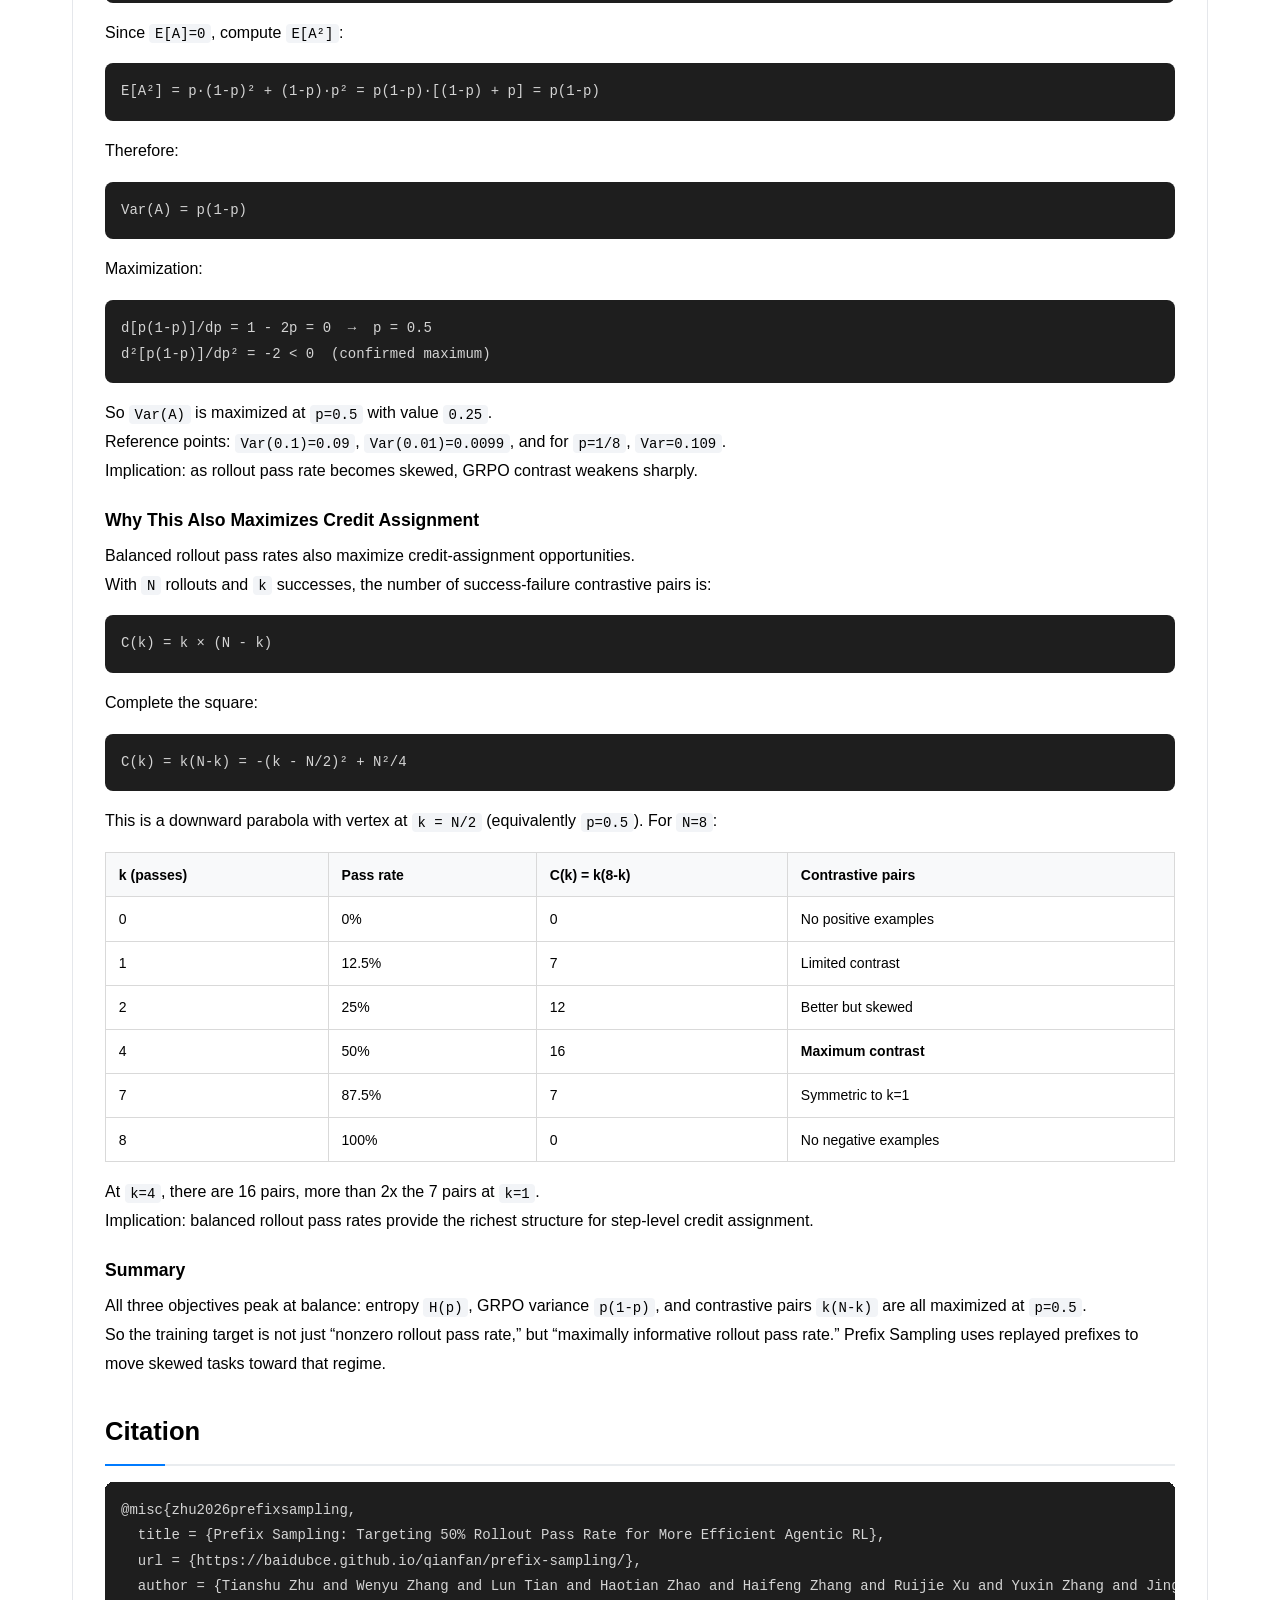
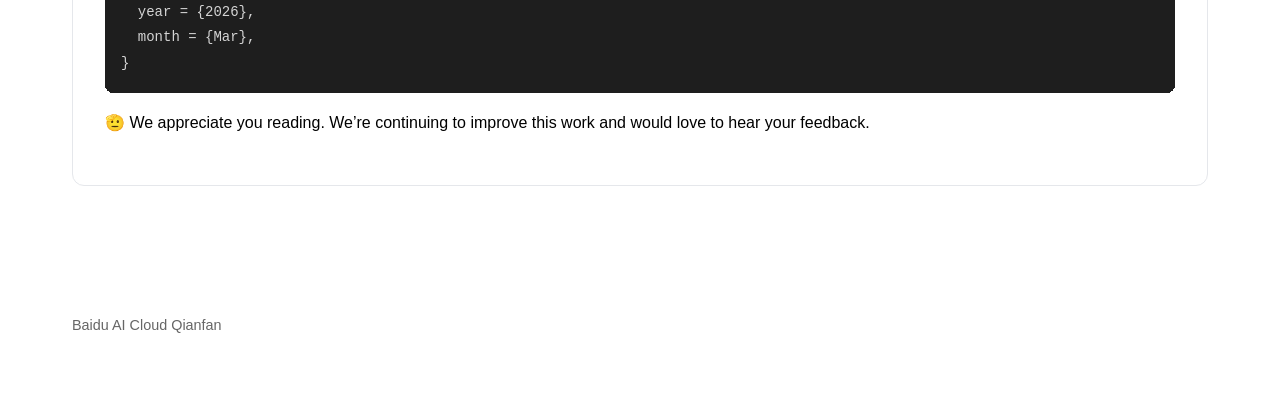
==== commit 5bdd5f9c: "Add numbered TOC entries and underline top-level links" ====
--- a/qianfan/prefix-sampling/index.html
+++ b/qianfan/prefix-sampling/index.html
@@ -487,31 +487,38 @@
         const groups = [];
         let currentH2 = null;
         let currentH3Block = null;
+        let h2Index = 0;
+        let h3Index = 0;
 
         headings.forEach((heading, index) => {
           ensureId(heading, index);
           const level = heading.tagName.toLowerCase();
 
           if (level === 'h2') {
-            currentH2 = { heading, children: [] };
+            h2Index += 1;
+            h3Index = 0;
+            currentH2 = { heading, number: `${h2Index}.`, children: [] };
             groups.push(currentH2);
             currentH3Block = null;
             return;
           }
 
           if (!currentH2) {
-            currentH2 = { heading, children: [] };
+            h2Index += 1;
+            currentH2 = { heading, number: `${h2Index}.`, children: [] };
             groups.push(currentH2);
           }
 
           if (level === 'h3') {
-            currentH3Block = { heading, children: [] };
+            h3Index += 1;
+            currentH3Block = { heading, number: `${h2Index}.${h3Index}`, children: [] };
             currentH2.children.push(currentH3Block);
             return;
           }
 
           if (!currentH3Block) {
-            currentH3Block = { heading: null, children: [] };
+            h3Index += 1;
+            currentH3Block = { heading: null, number: `${h2Index}.${h3Index}`, children: [] };
             currentH2.children.push(currentH3Block);
           }
           currentH3Block.children.push(heading);
@@ -528,10 +535,10 @@
 
         const splitIndex = Math.ceil(groups.length / 2);
 
-        const buildLink = (heading, style) => {
+        const buildLink = (heading, style, prefix = '') => {
           const link = document.createElement('a');
           link.href = `#${heading.id}`;
-          link.textContent = heading.textContent;
+          link.textContent = `${prefix}${heading.textContent}`;
           link.style.cssText = style;
           return link;
         };
@@ -542,7 +549,7 @@
           block.style.cssText = 'margin-bottom: 0.8rem;';
 
           const strong = document.createElement('strong');
-          strong.appendChild(buildLink(group.heading, 'color: var(--text-primary); text-decoration: none;'));
+          strong.appendChild(buildLink(group.heading, 'color: var(--text-primary); text-decoration: underline;', `${group.number} `));
           block.appendChild(strong);
 
           if (group.children.length > 0) {
@@ -551,7 +558,7 @@
 
             group.children.forEach((child) => {
               if (child.heading) {
-                childWrap.appendChild(buildLink(child.heading, 'color: inherit; text-decoration: none;'));
+                childWrap.appendChild(buildLink(child.heading, 'color: inherit; text-decoration: none;', `${child.number} `));
                 childWrap.appendChild(document.createElement('br'));
               }
 
--- a/qianfan/style.css
+++ b/qianfan/style.css
@@ -143,6 +143,22 @@
     margin-right: 0;
     padding-left: 0;
     padding-right: 0;
+}
+
+.table-of-contents.section > div > h2 {
+    padding-bottom: 0.75rem;
+    border-bottom: 2px solid #e9ecef;
+    position: relative;
+}
+
+.table-of-contents.section > div > h2::after {
+    content: '';
+    position: absolute;
+    bottom: -2px;
+    left: 0;
+    width: 60px;
+    height: 2px;
+    background: #007bff;
 }
 
 .section h3 {
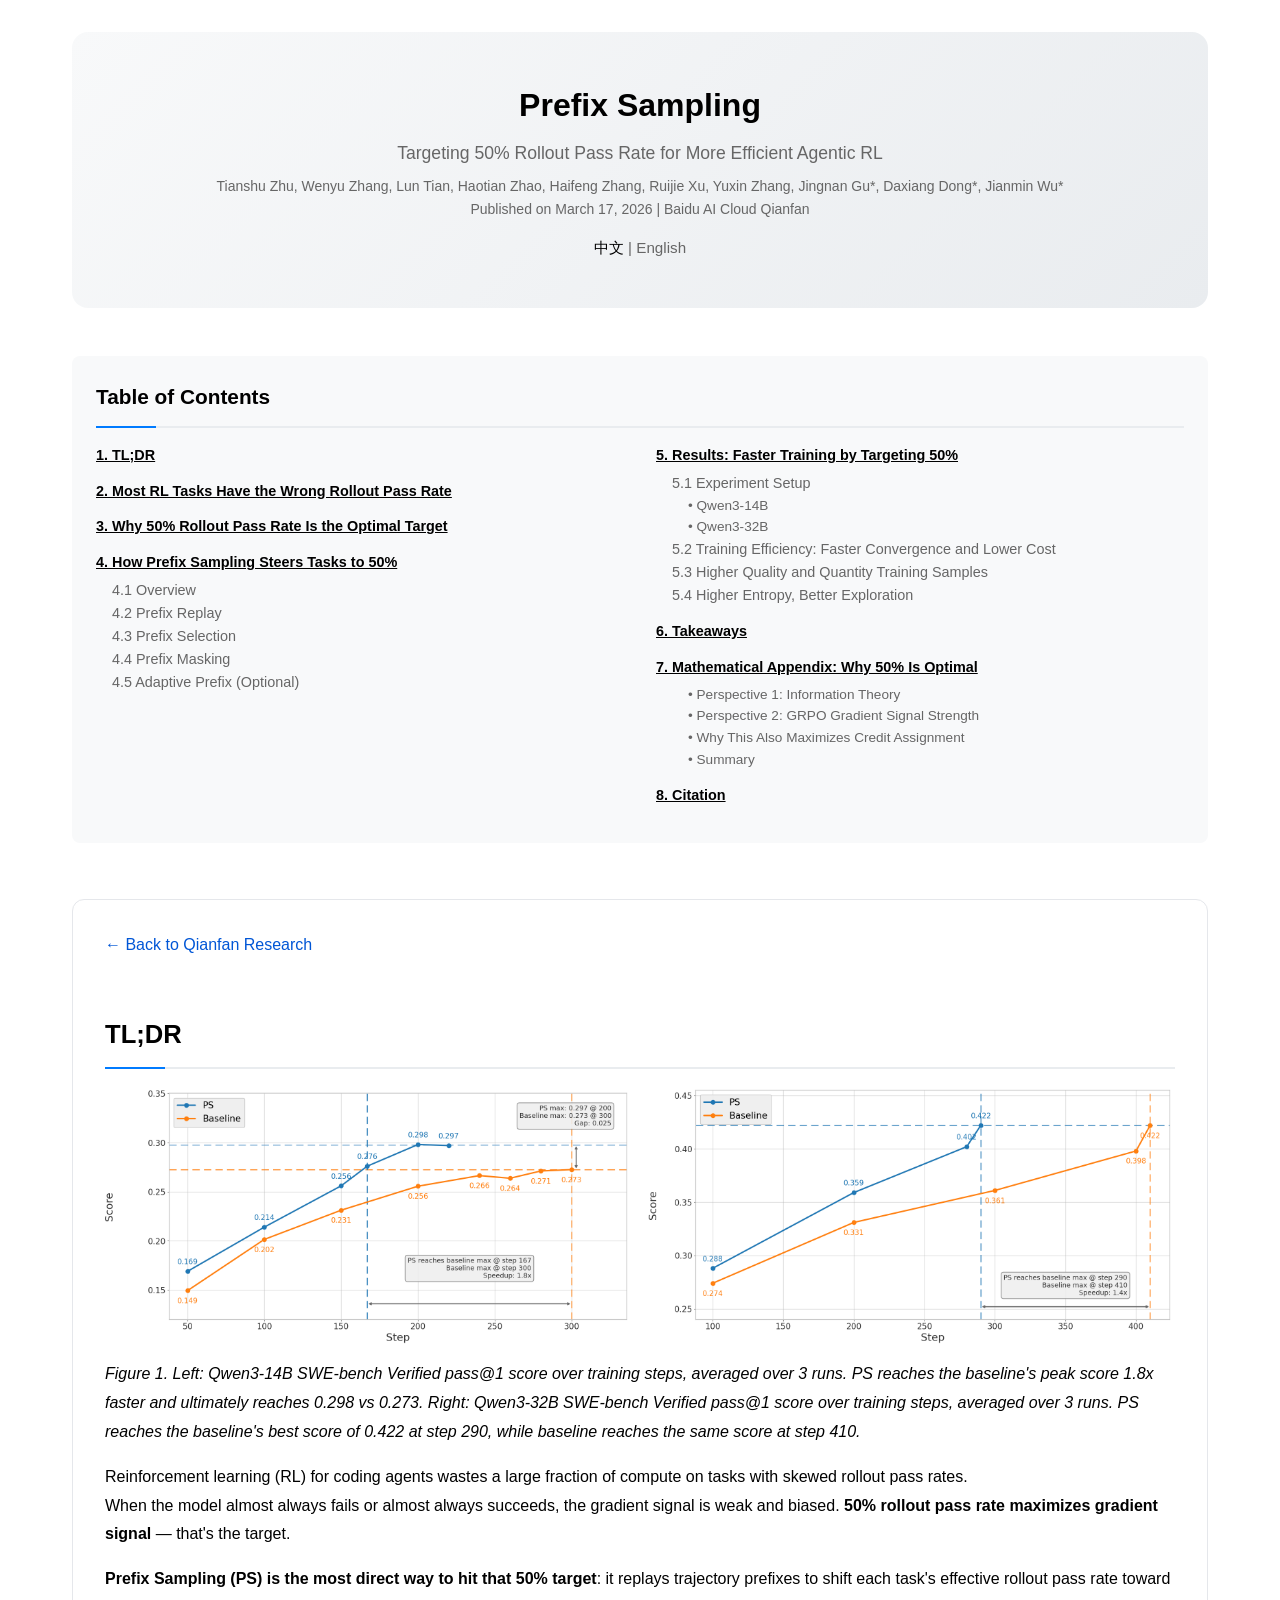
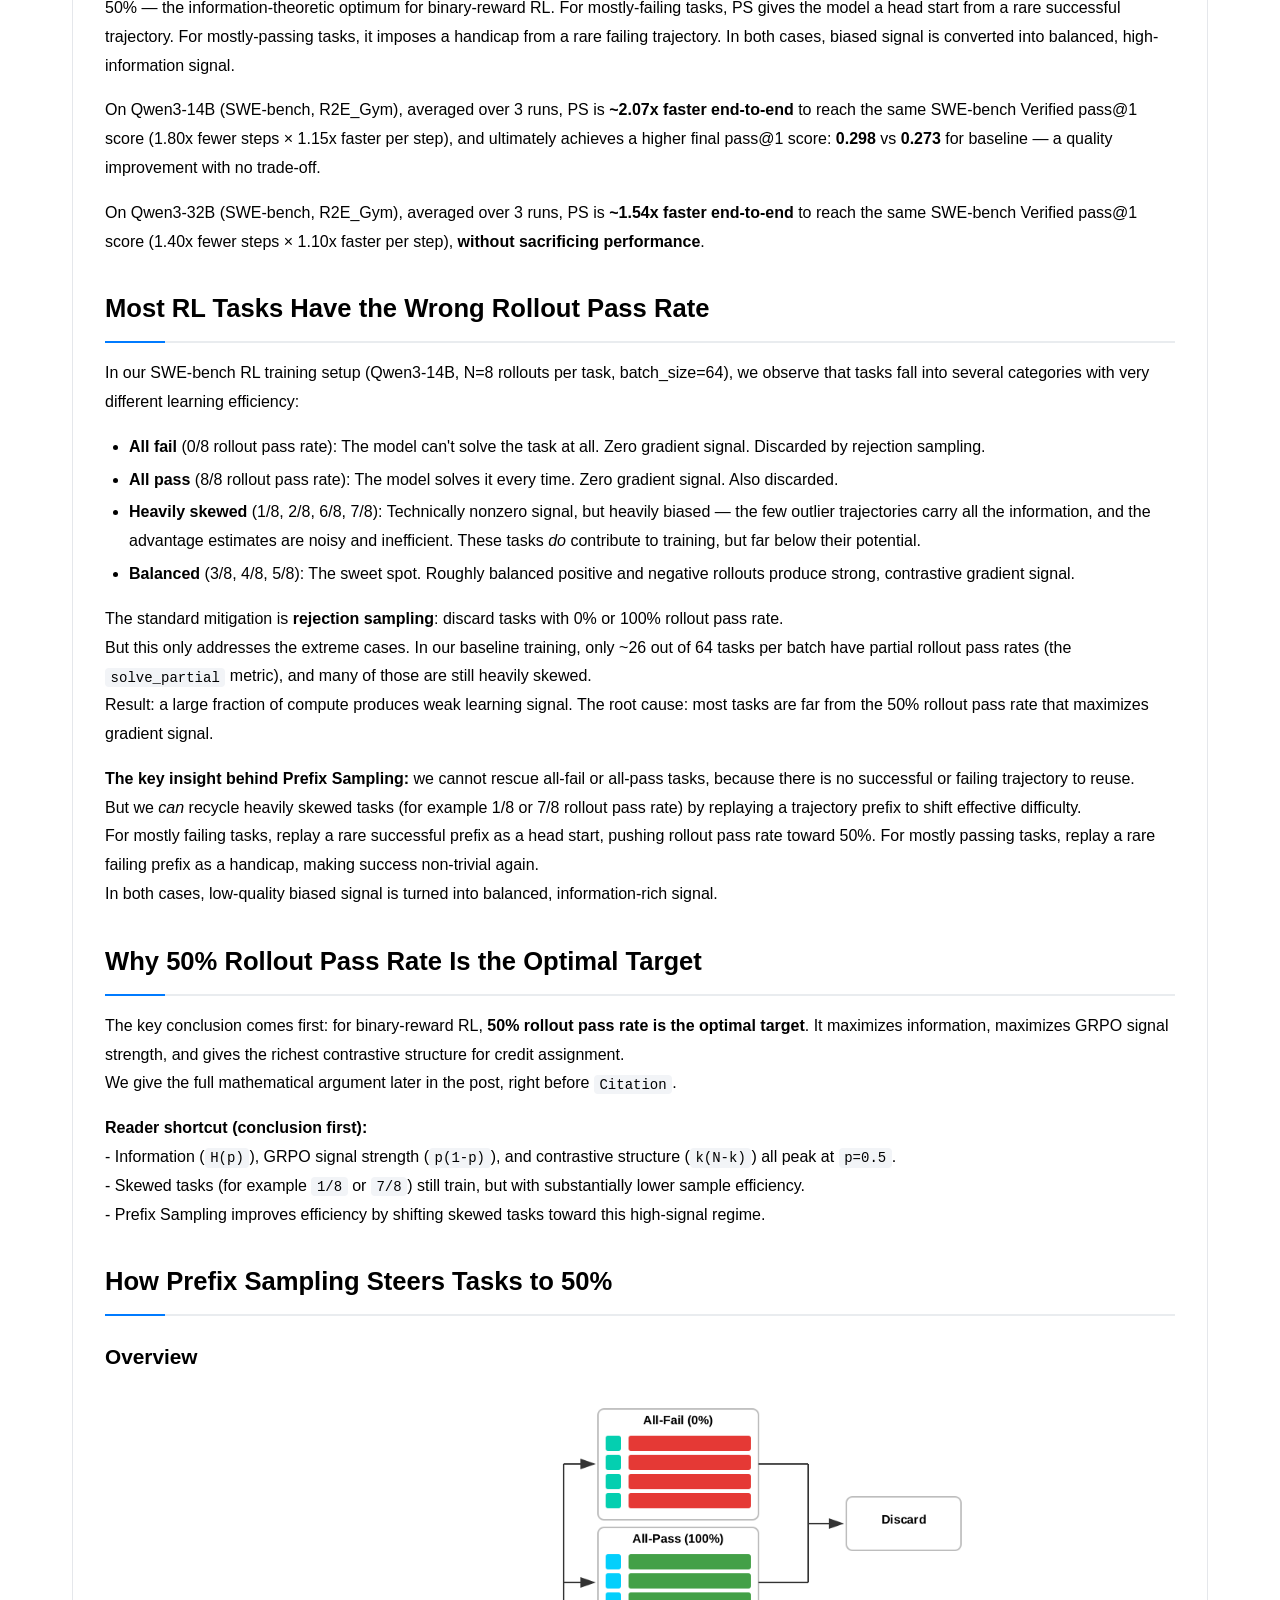
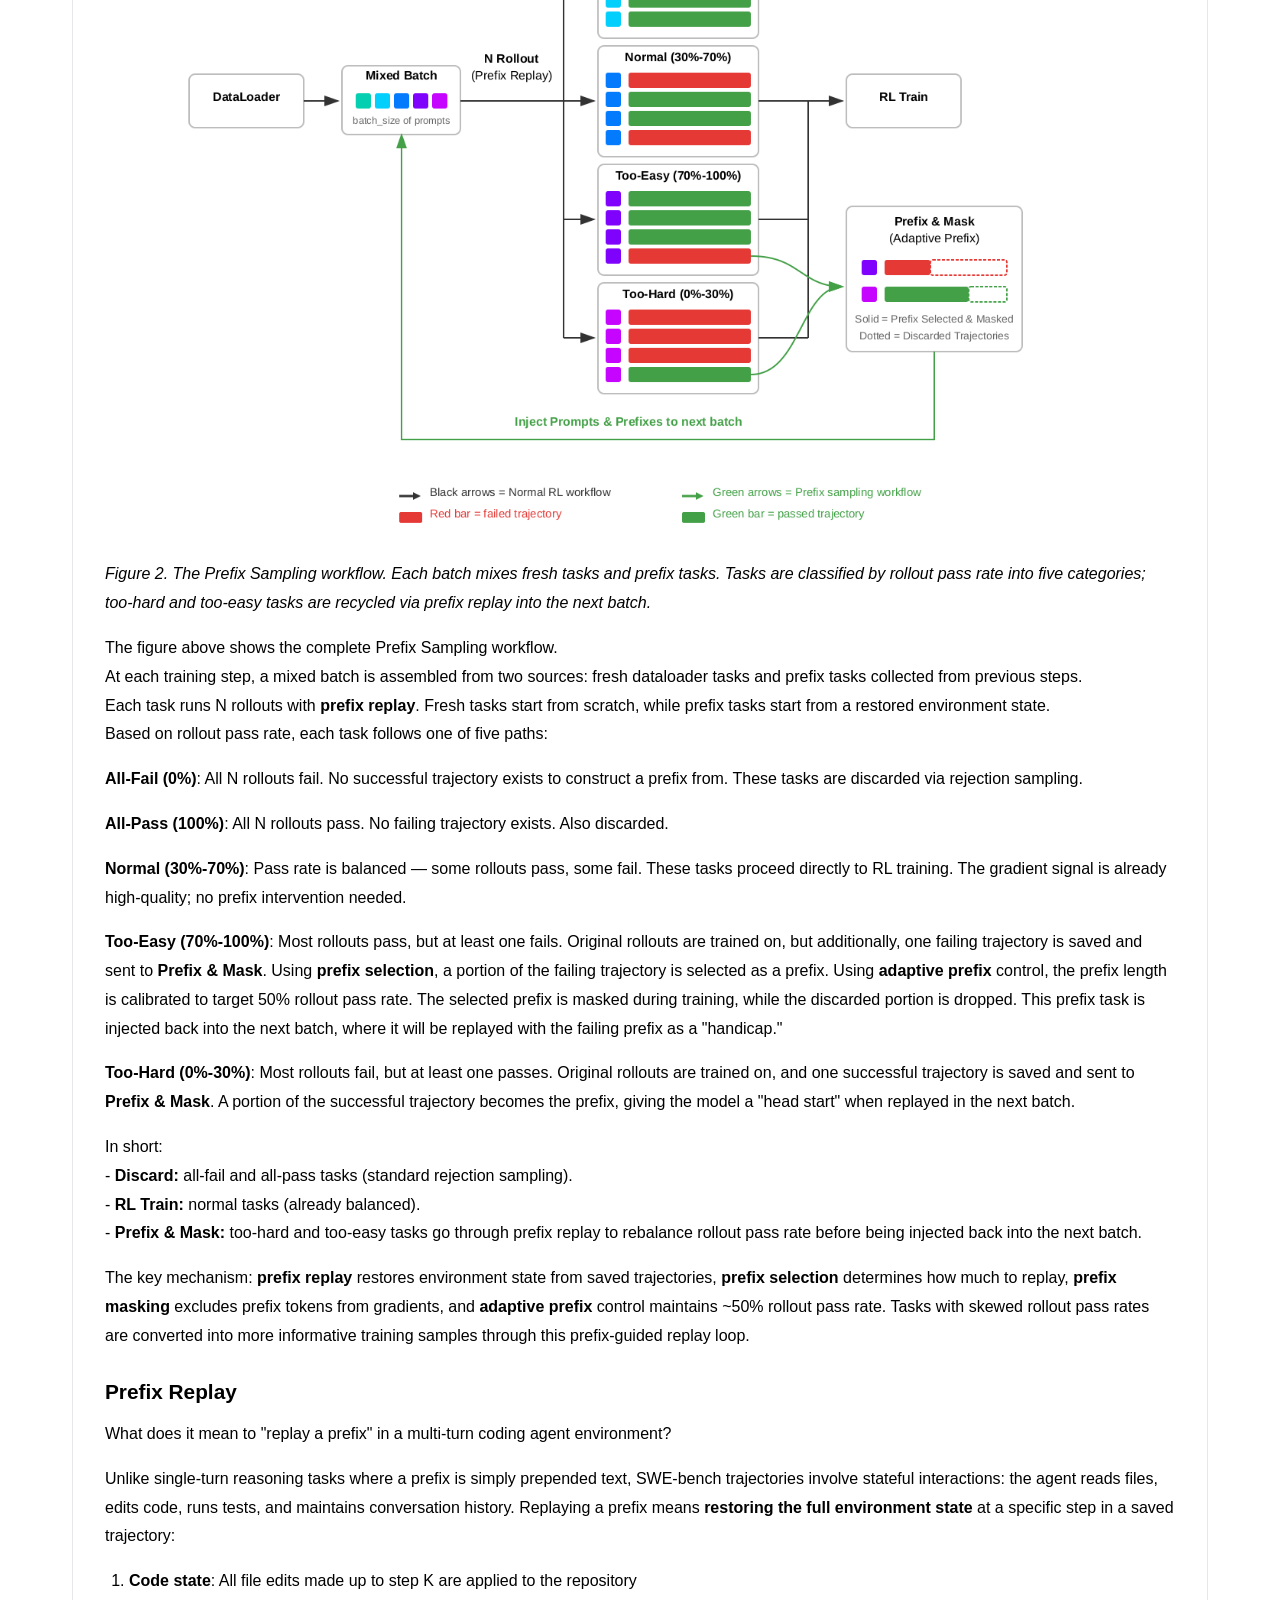
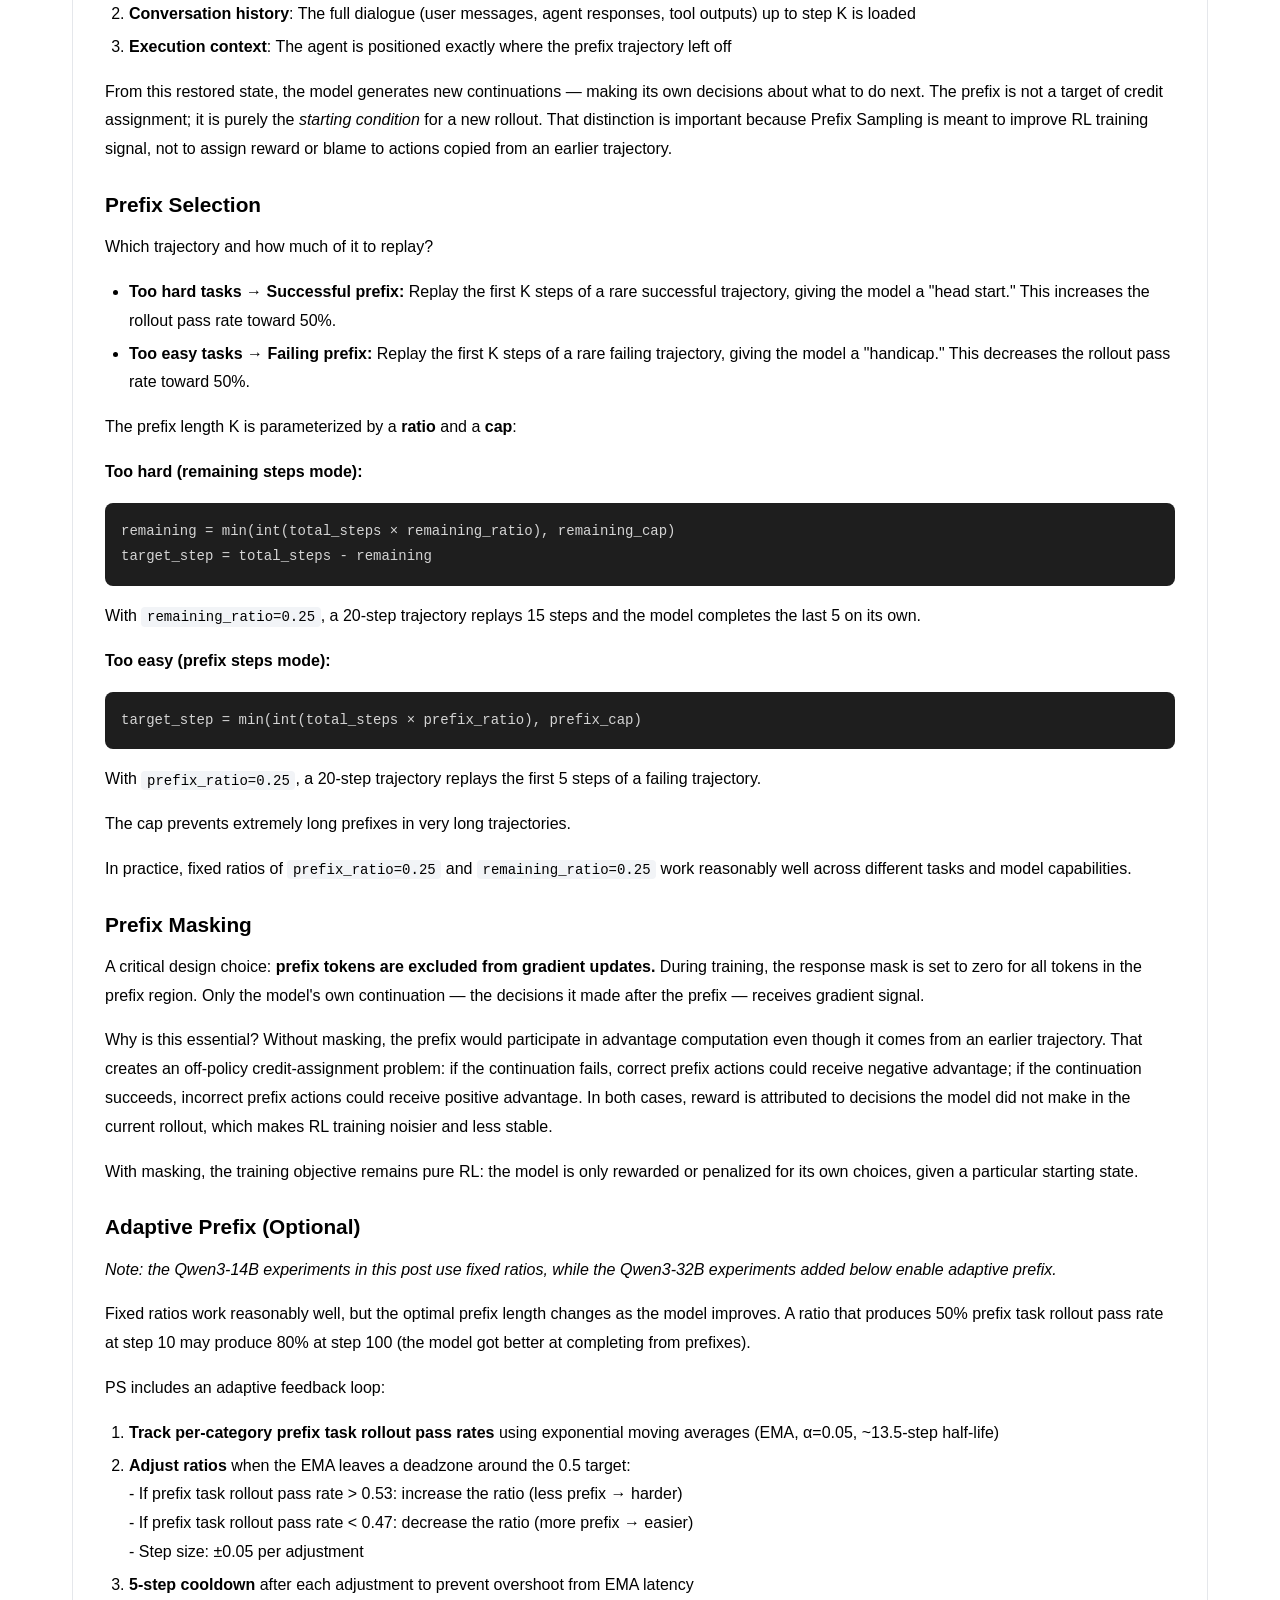
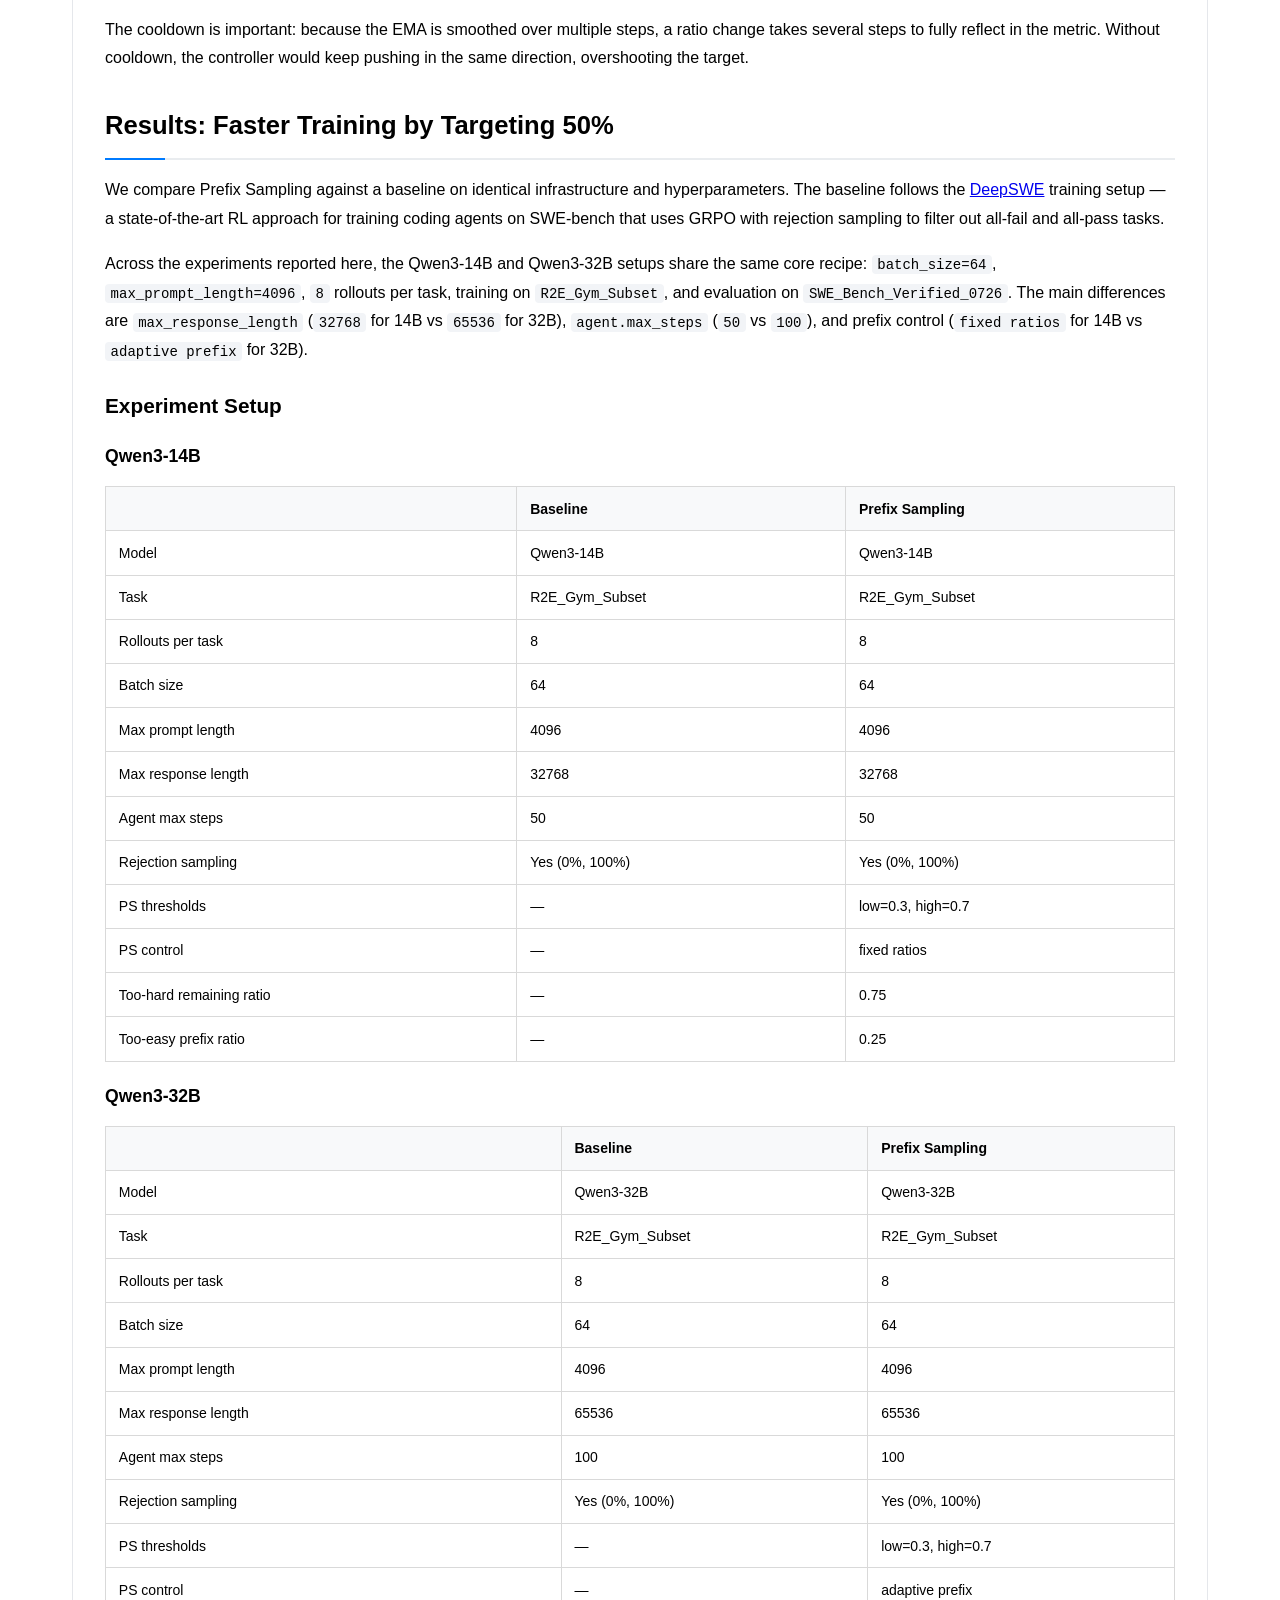
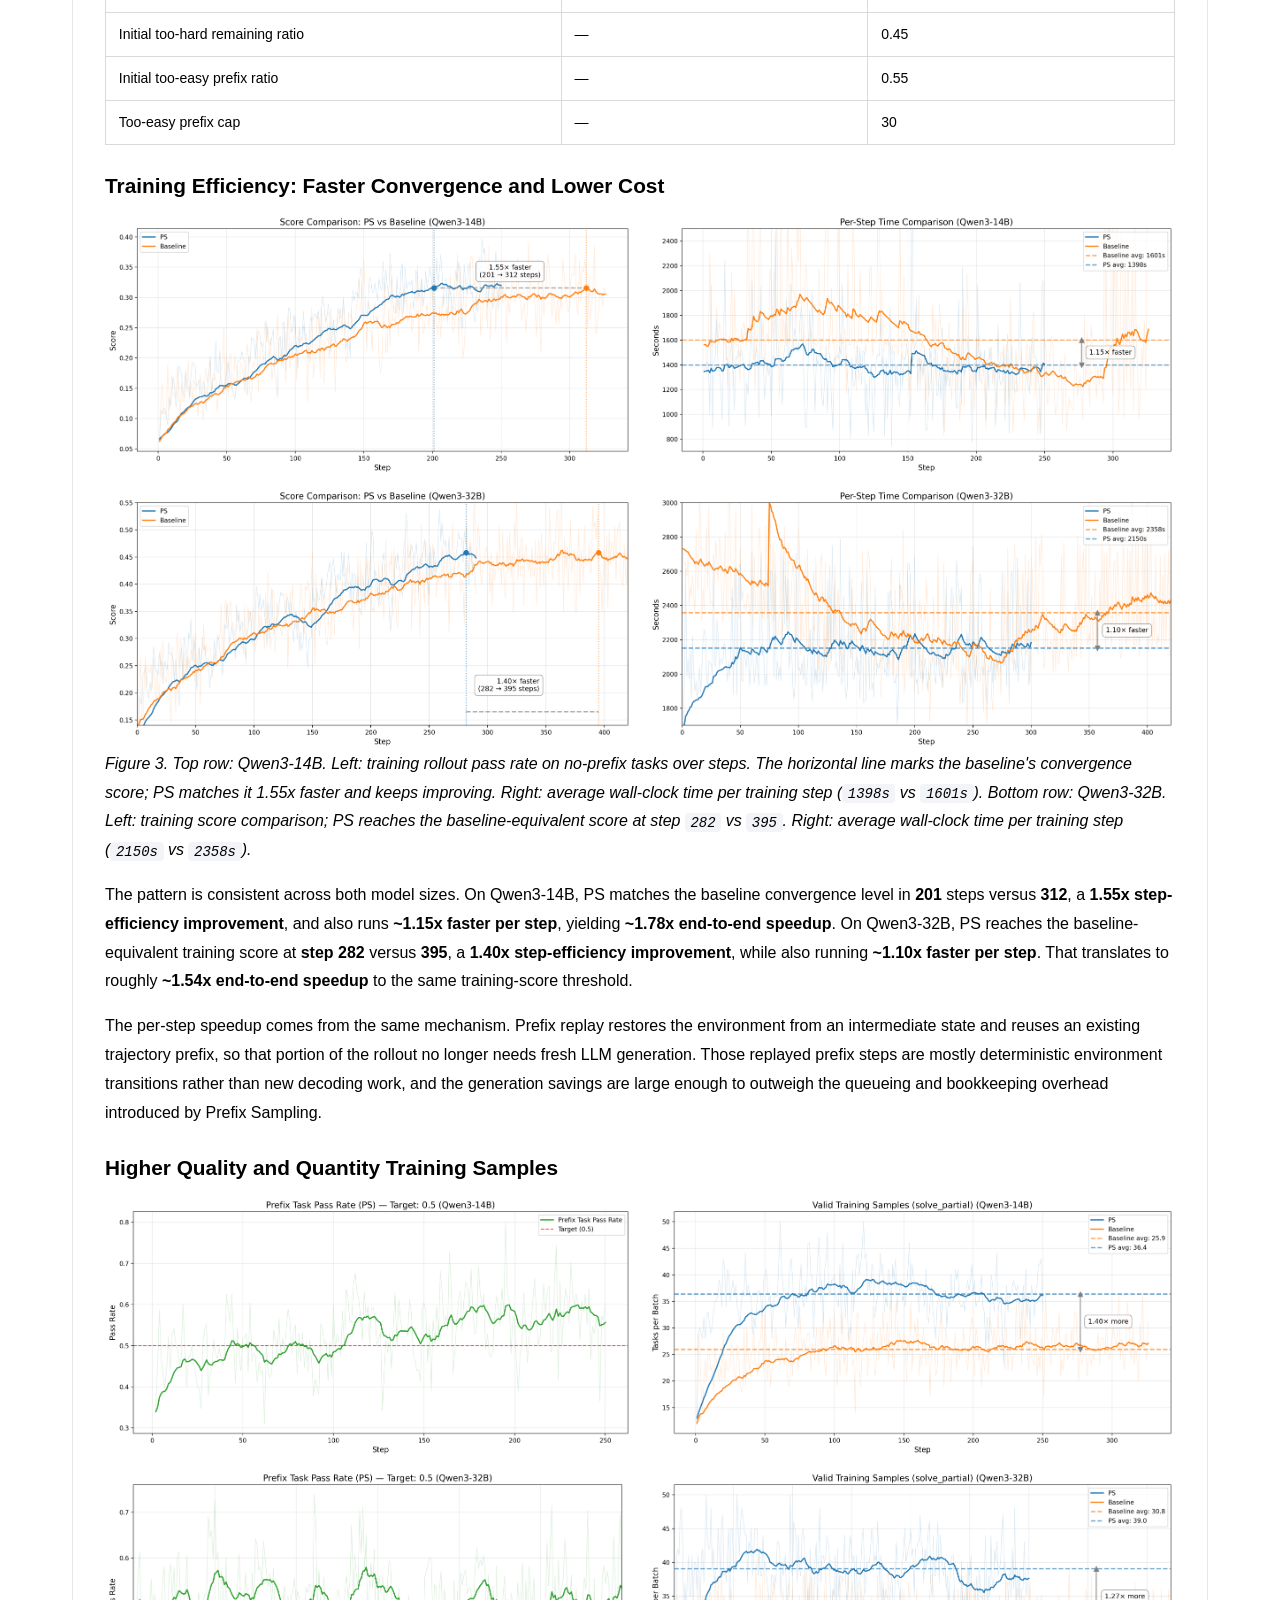
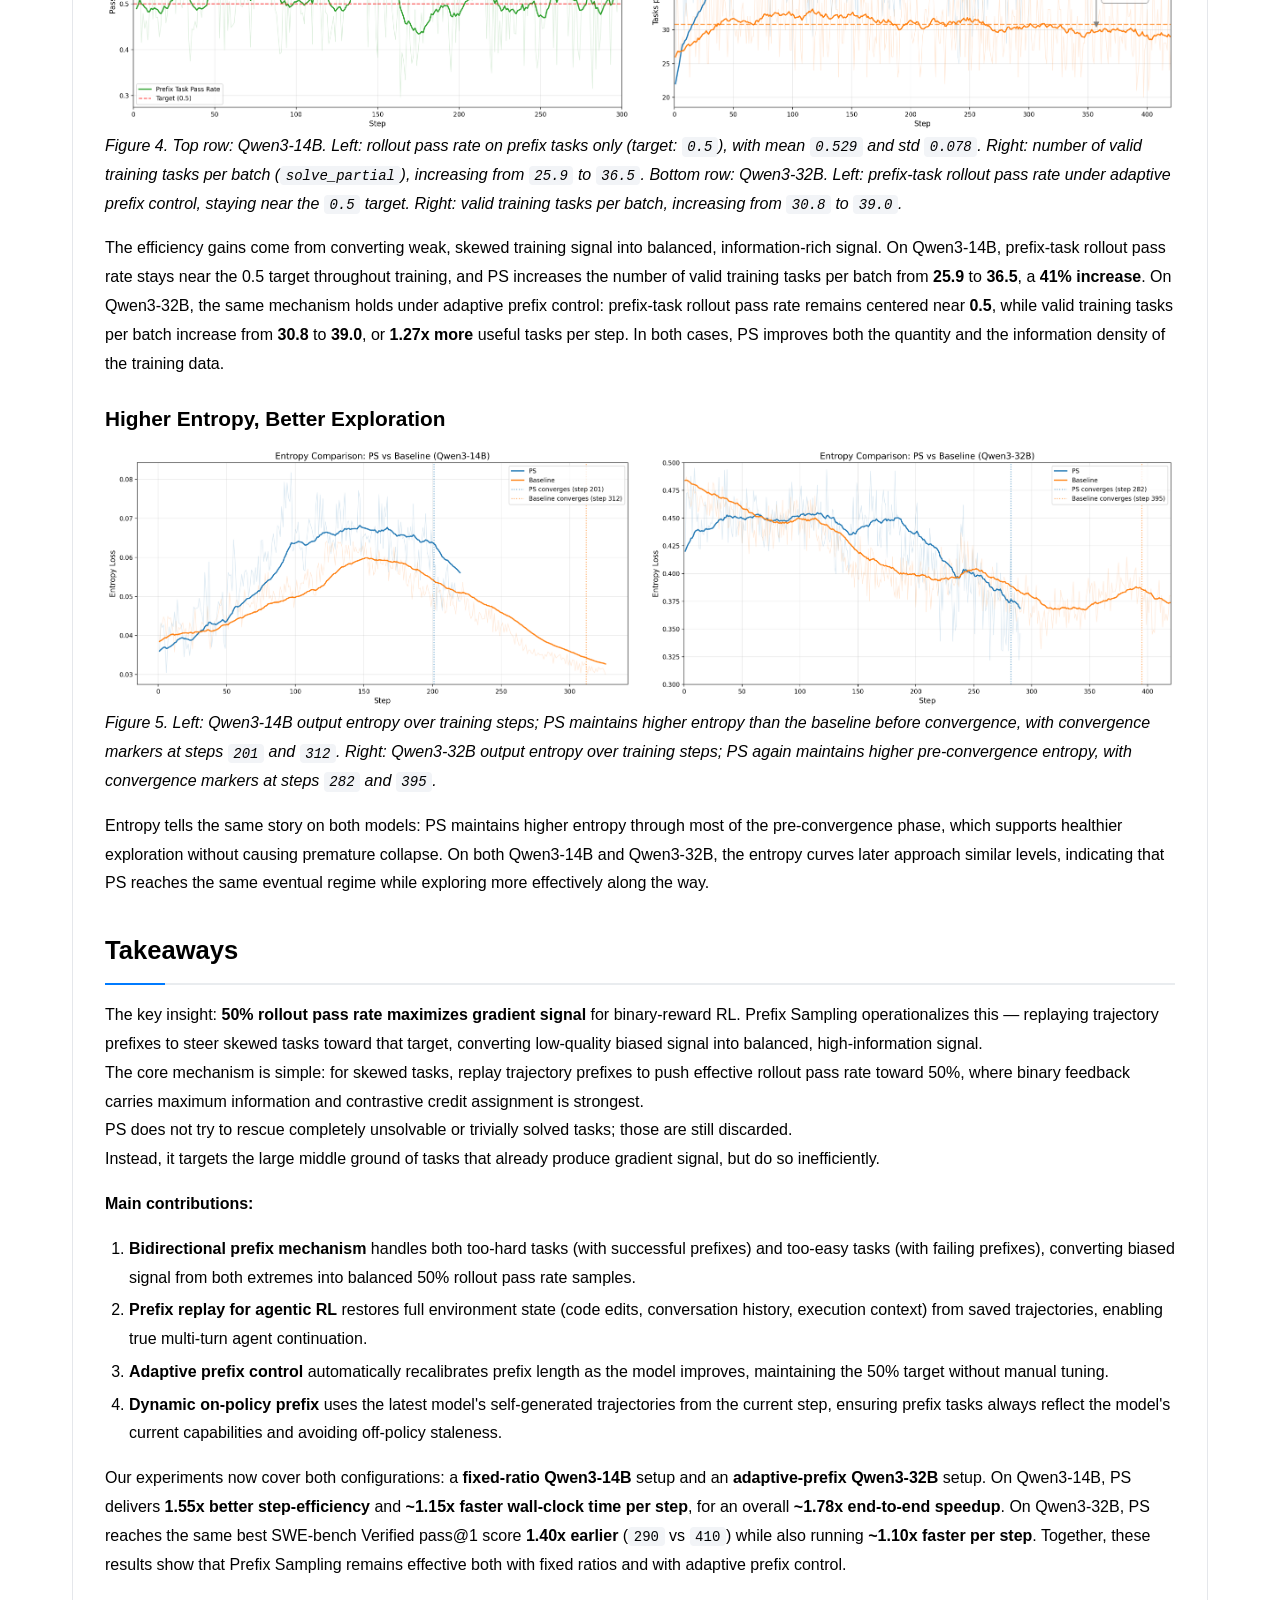
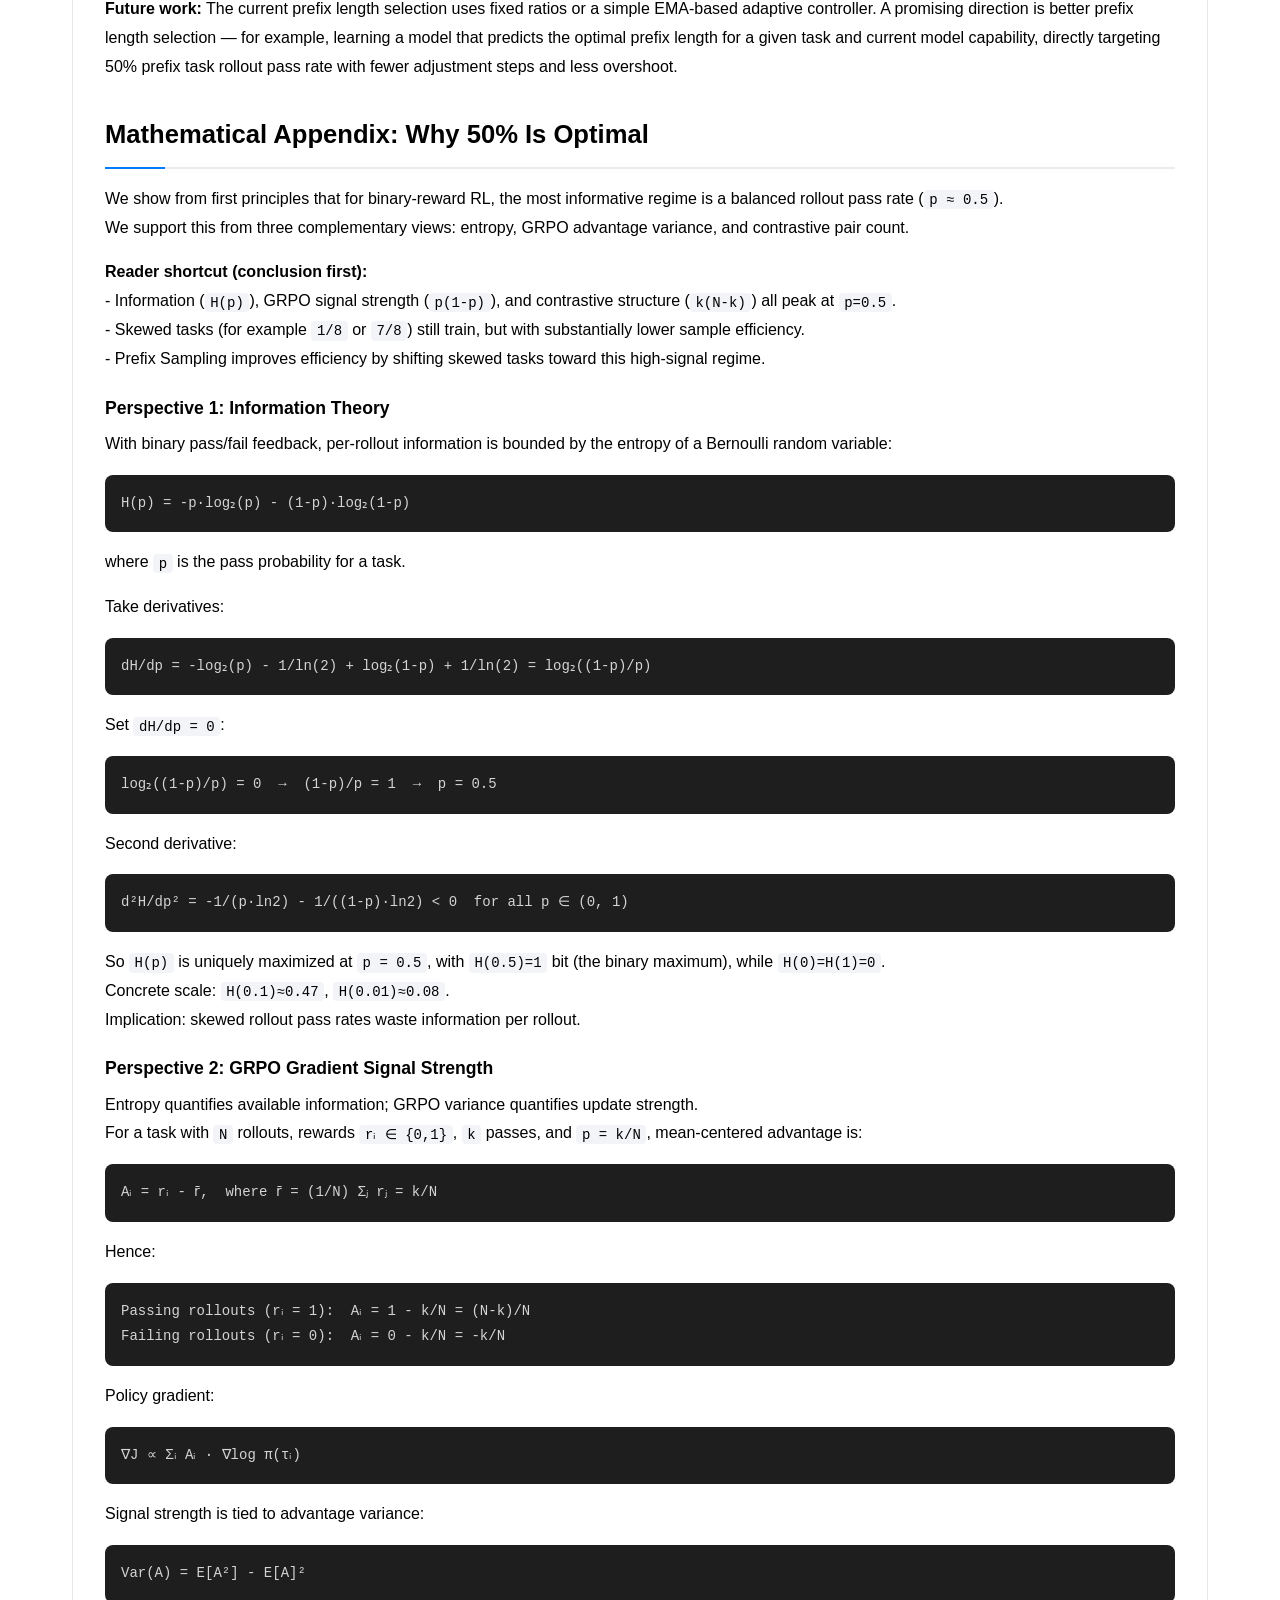
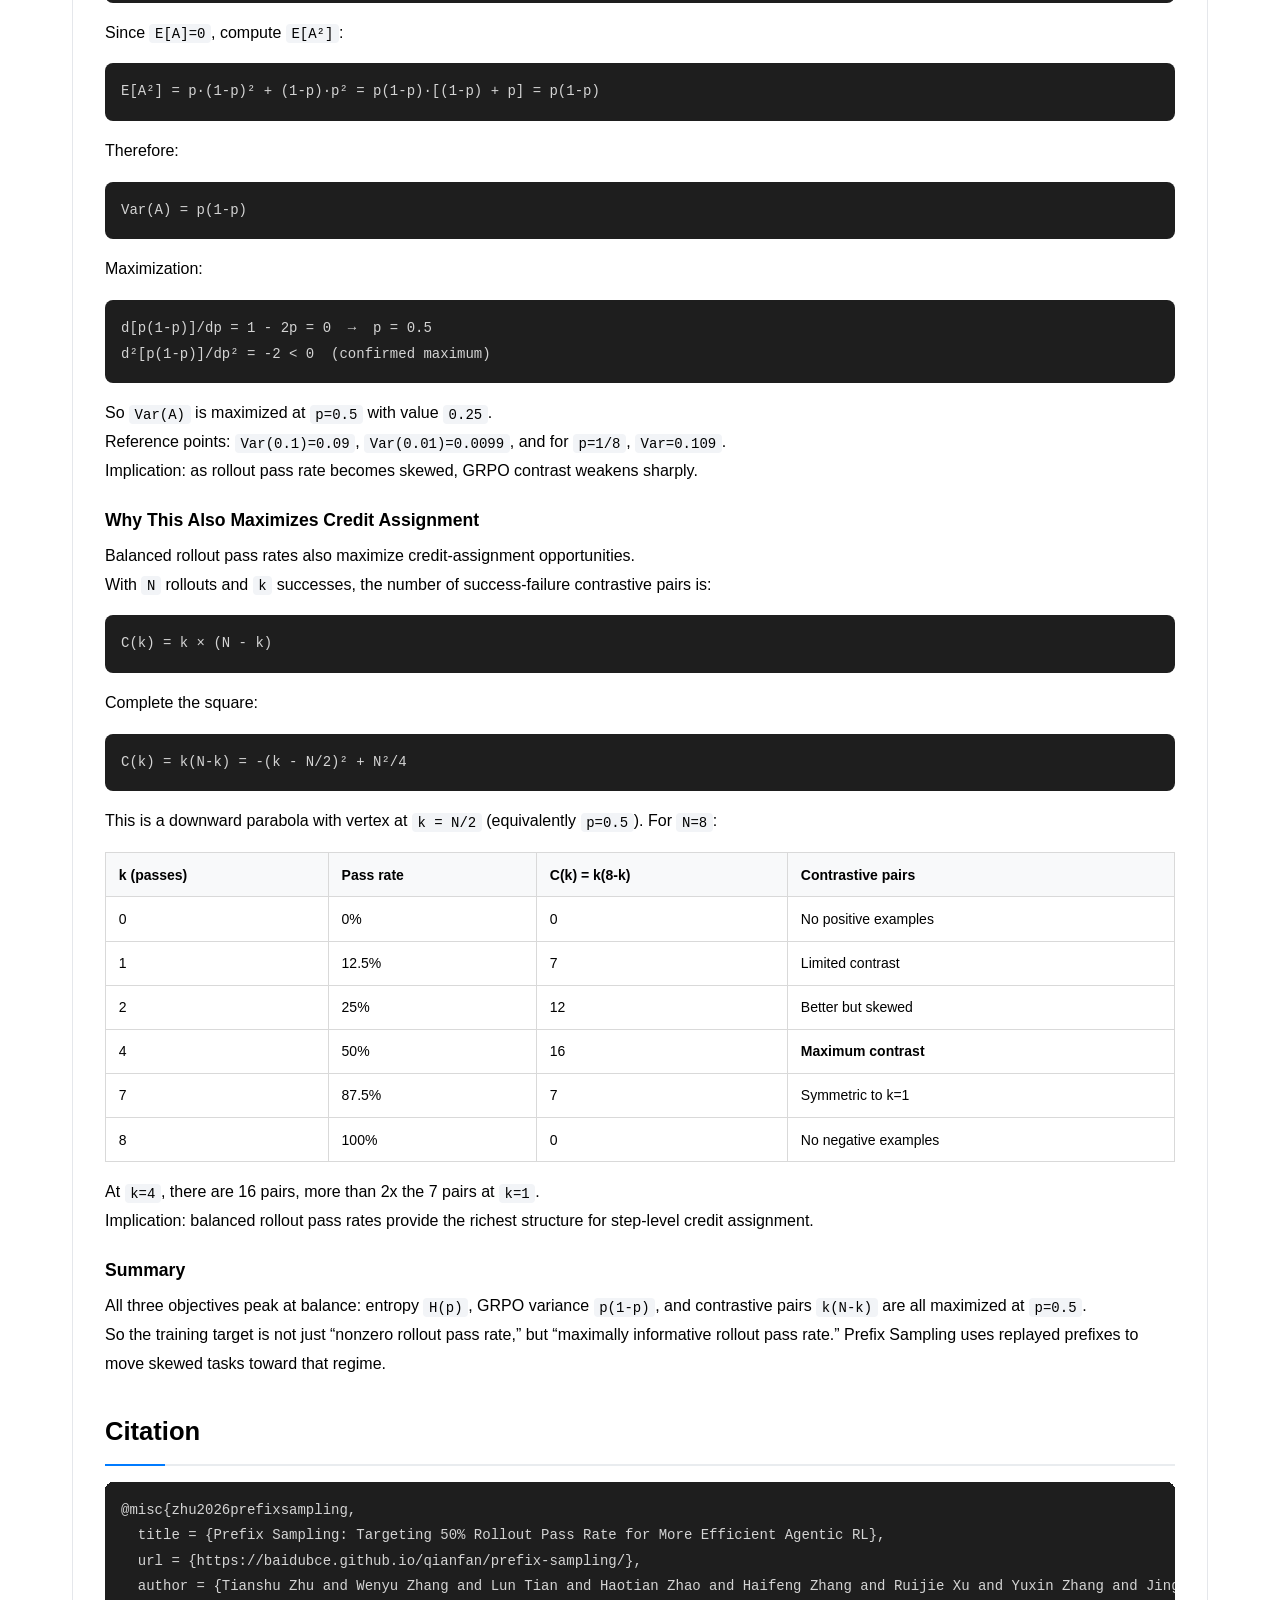
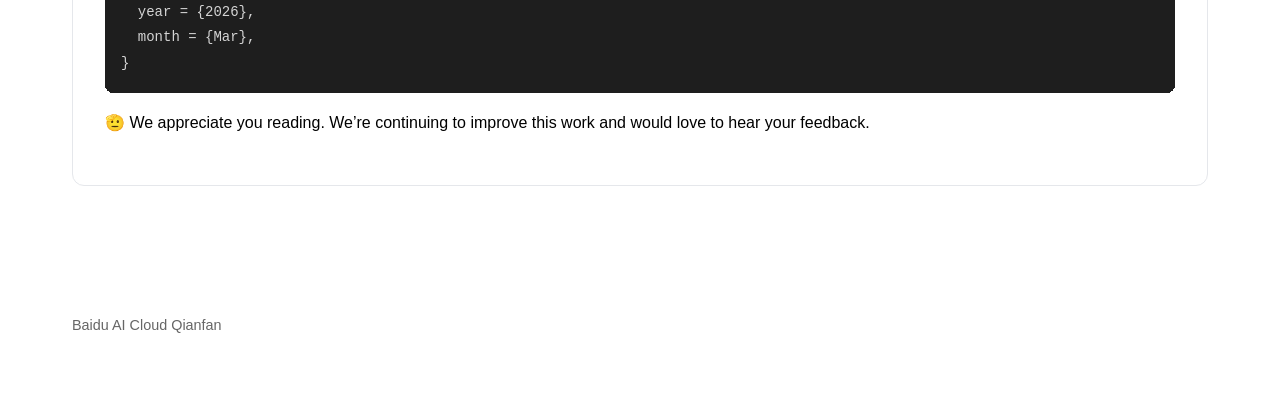
==== commit bd4c8ff8: "Sync emphasis updates in prefix-sampling intro" ====
--- a/qianfan/prefix-sampling/index.html
+++ b/qianfan/prefix-sampling/index.html
@@ -38,7 +38,7 @@
 When the model almost always fails or almost always succeeds, the gradient signal is weak and biased. <strong>50% rollout pass rate maximizes gradient signal</strong> — that's the target.</p>
 <p><strong>Prefix Sampling (PS) is the most direct way to hit that 50% target</strong>: it replays trajectory prefixes to shift each task's effective rollout pass rate toward 50% — the information-theoretic optimum for binary-reward RL. For mostly-failing tasks, PS gives the model a head start from a rare successful trajectory. For mostly-passing tasks, it imposes a handicap from a rare failing trajectory. In both cases, biased signal is converted into balanced, high-information signal.</p>
 <p>On Qwen3-14B (SWE-bench, R2E_Gym), averaged over 3 runs, PS is <strong>~2.07x faster end-to-end</strong> to reach the same SWE-bench Verified pass@1 score (1.80x fewer steps × 1.15x faster per step), and ultimately achieves a higher final pass@1 score: <strong>0.298</strong> vs <strong>0.273</strong> for baseline — a quality improvement with no trade-off.</p>
-<p>On Qwen3-32B (SWE-bench, R2E_Gym), averaged over 3 runs, PS is <strong>~1.54x faster end-to-end</strong> to reach the same SWE-bench Verified pass@1 score (<strong>1.40x</strong> fewer steps × <strong>1.10x</strong> faster per step), <strong>without sacrificing performance</strong>.</p>
+<p>On Qwen3-32B (SWE-bench, R2E_Gym), averaged over 3 runs, PS is <strong>~1.54x faster end-to-end</strong> to reach the same SWE-bench Verified pass@1 score (1.40x fewer steps × 1.10x faster per step), <strong>without sacrificing performance</strong>.</p>
 <h2>Most RL Tasks Have the Wrong Rollout Pass Rate</h2>
 <p>In our SWE-bench RL training setup (Qwen3-14B, N=8 rollouts per task, batch_size=64), we observe that tasks fall into several categories with very different learning efficiency:</p>
 <ul>
